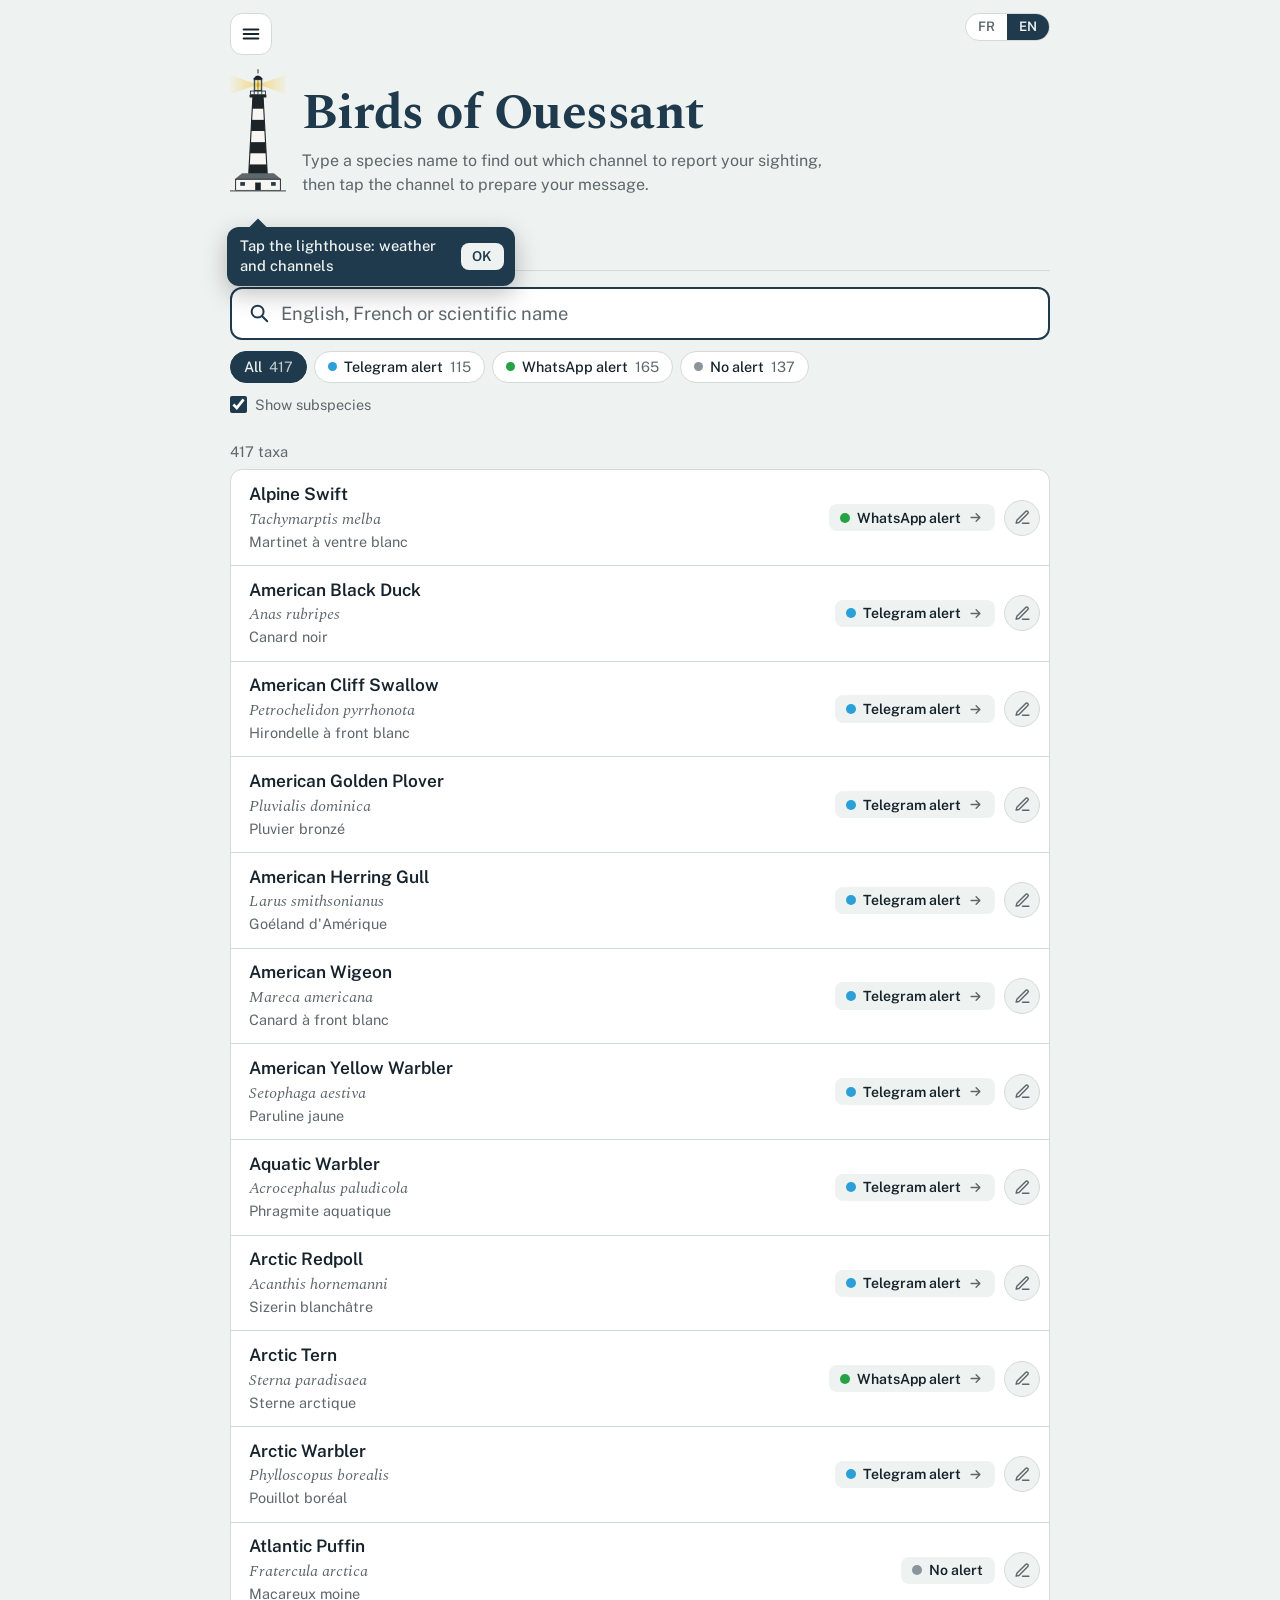
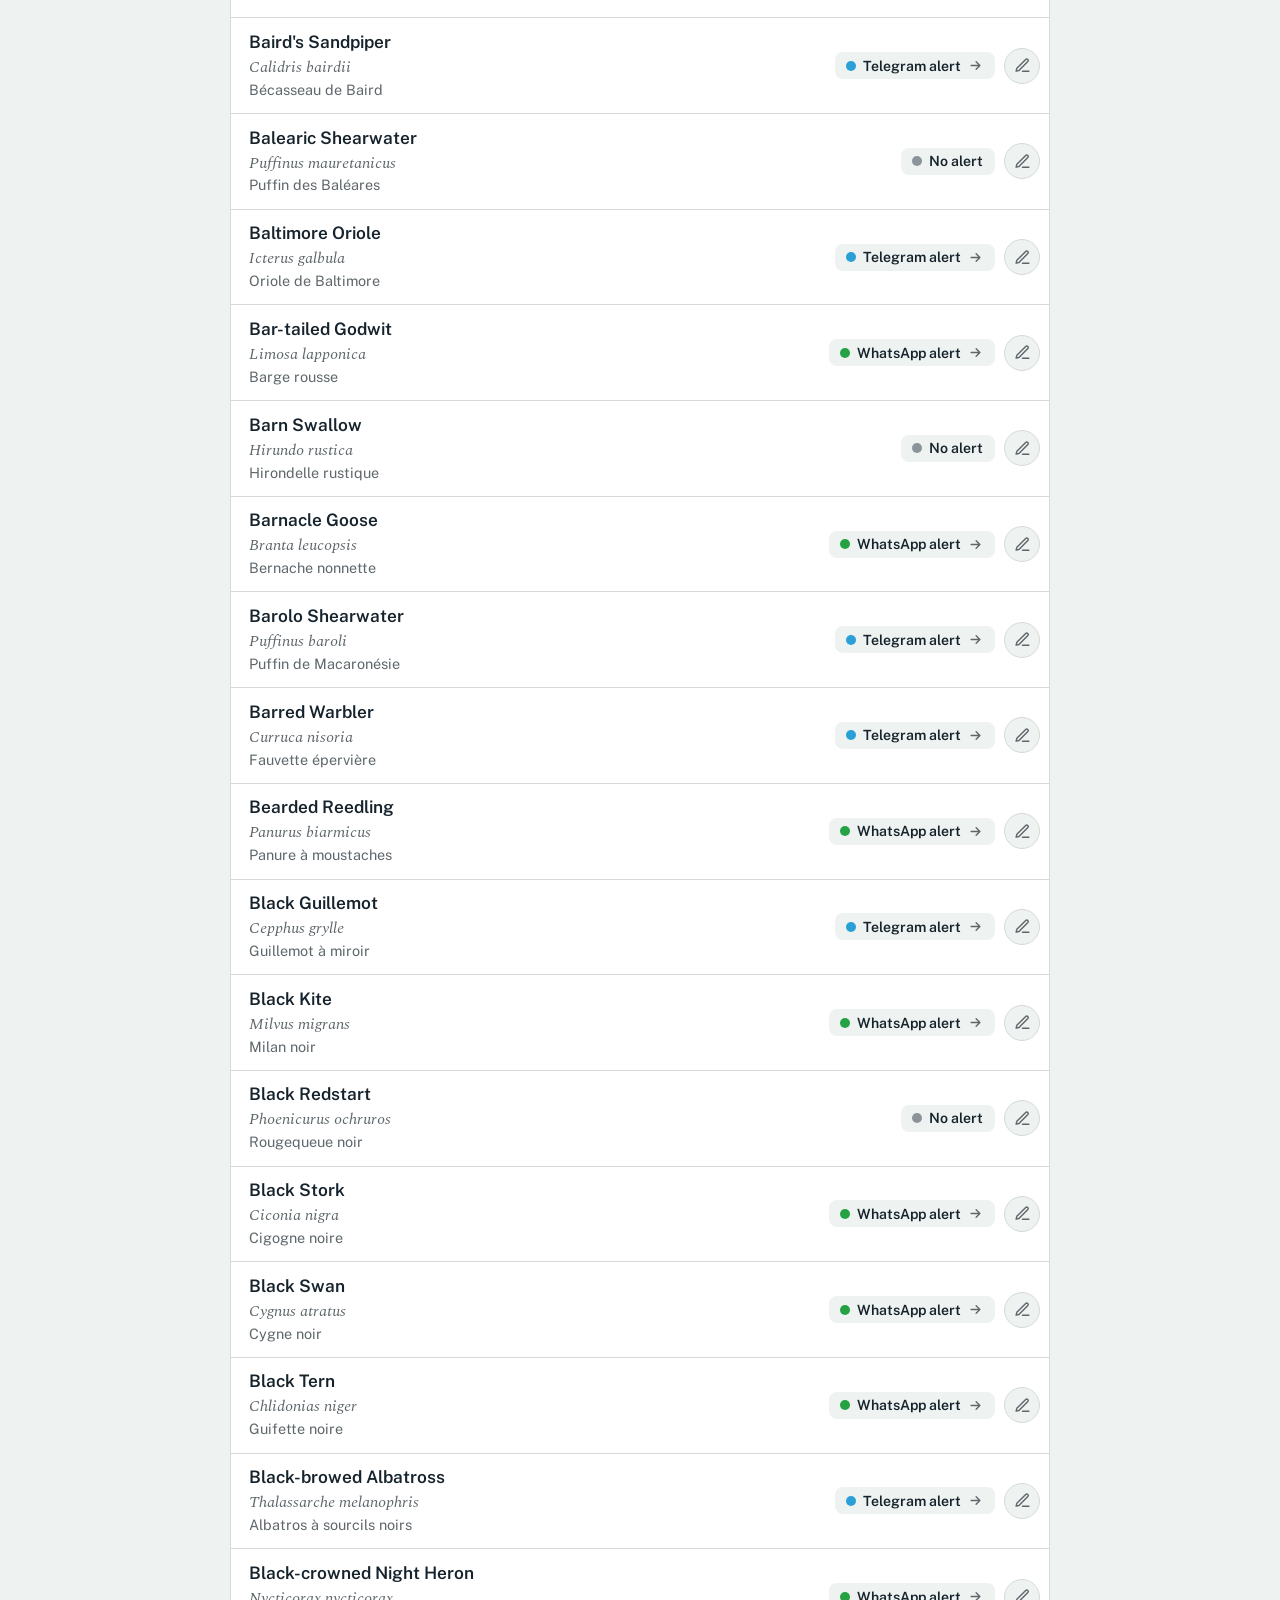
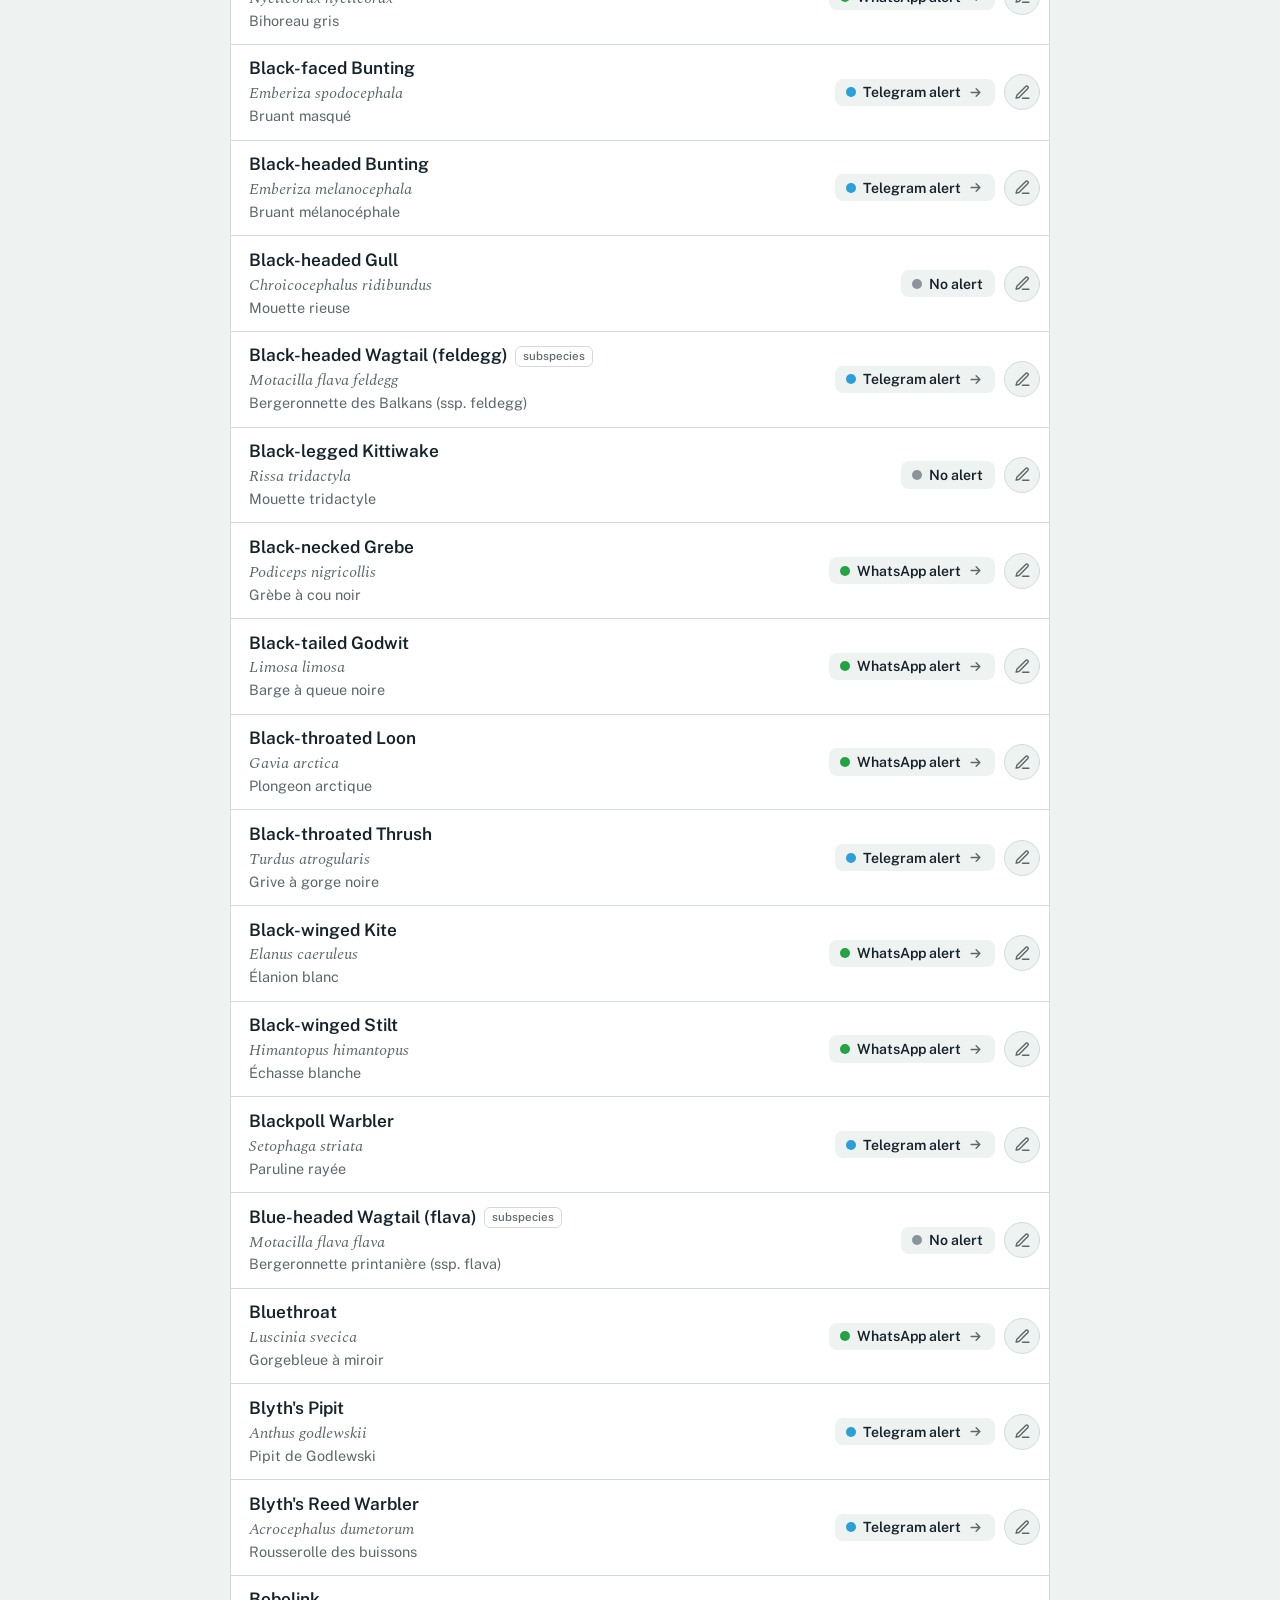
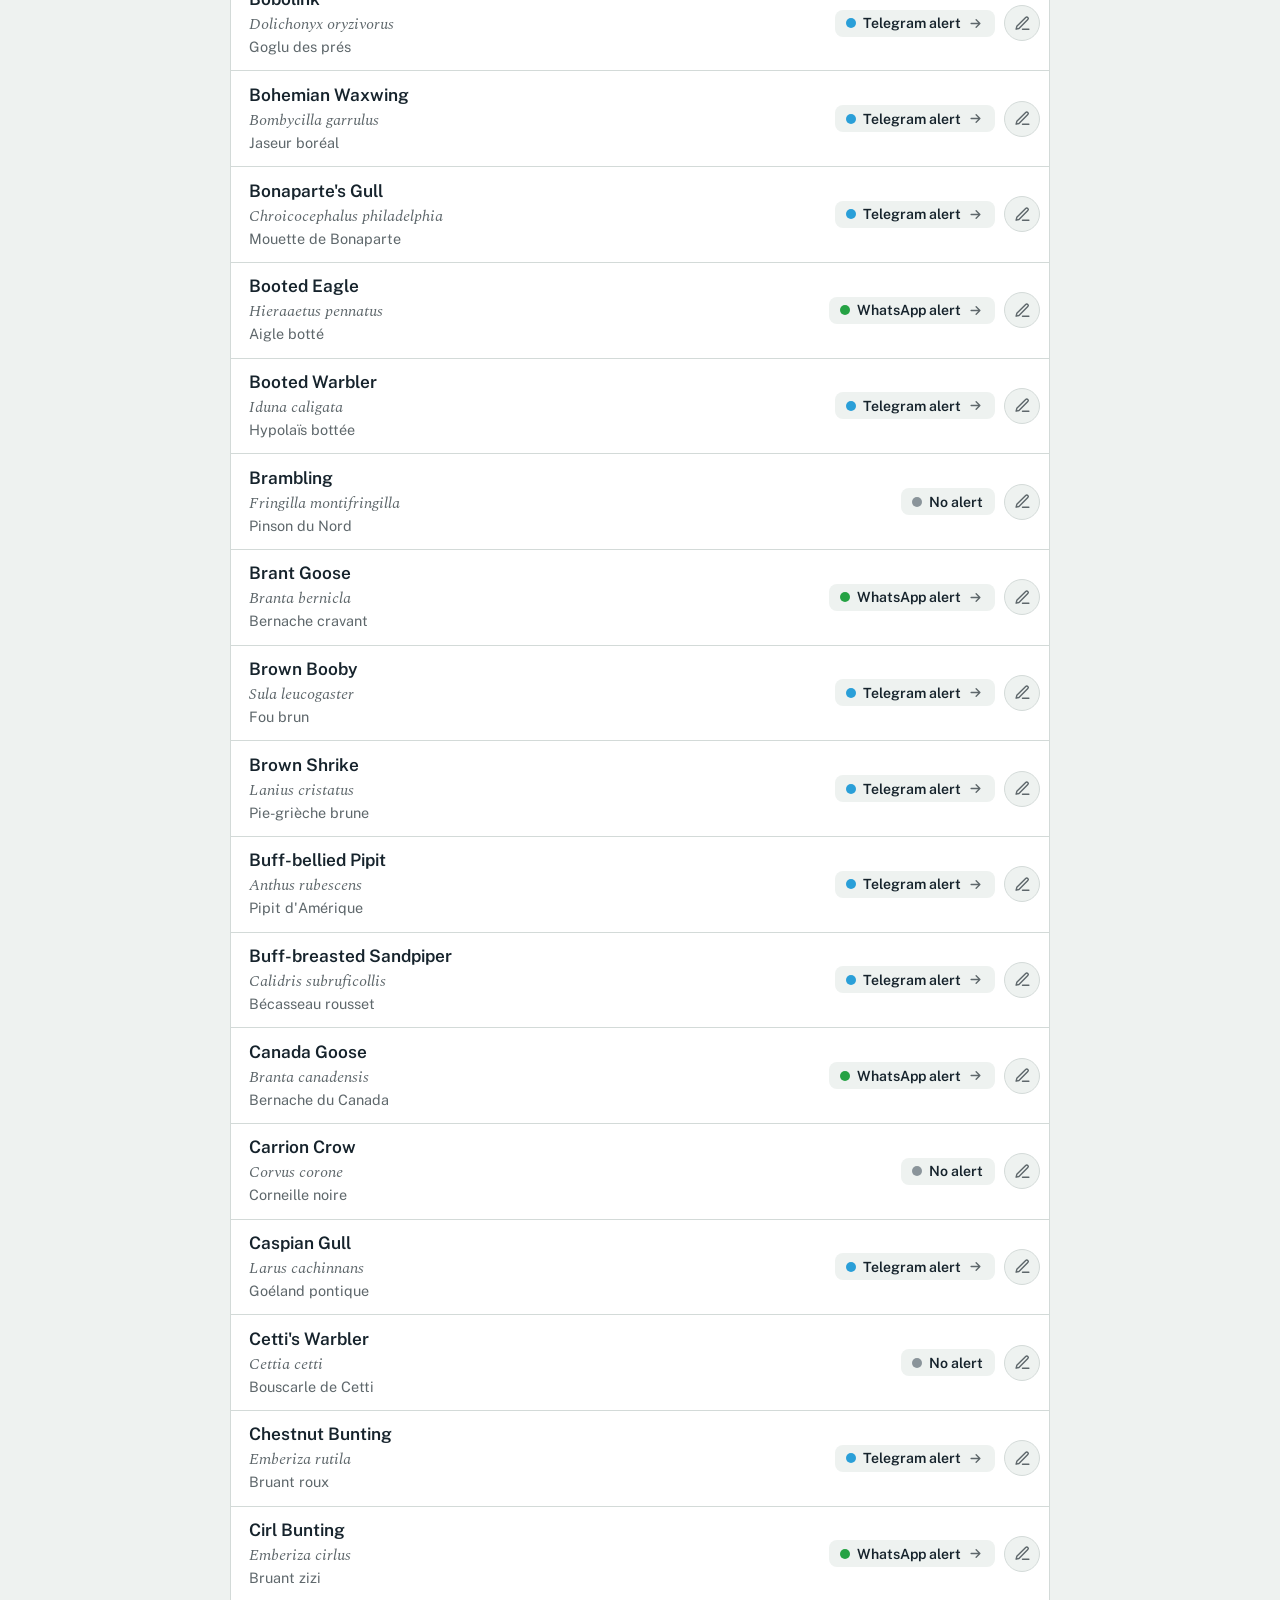
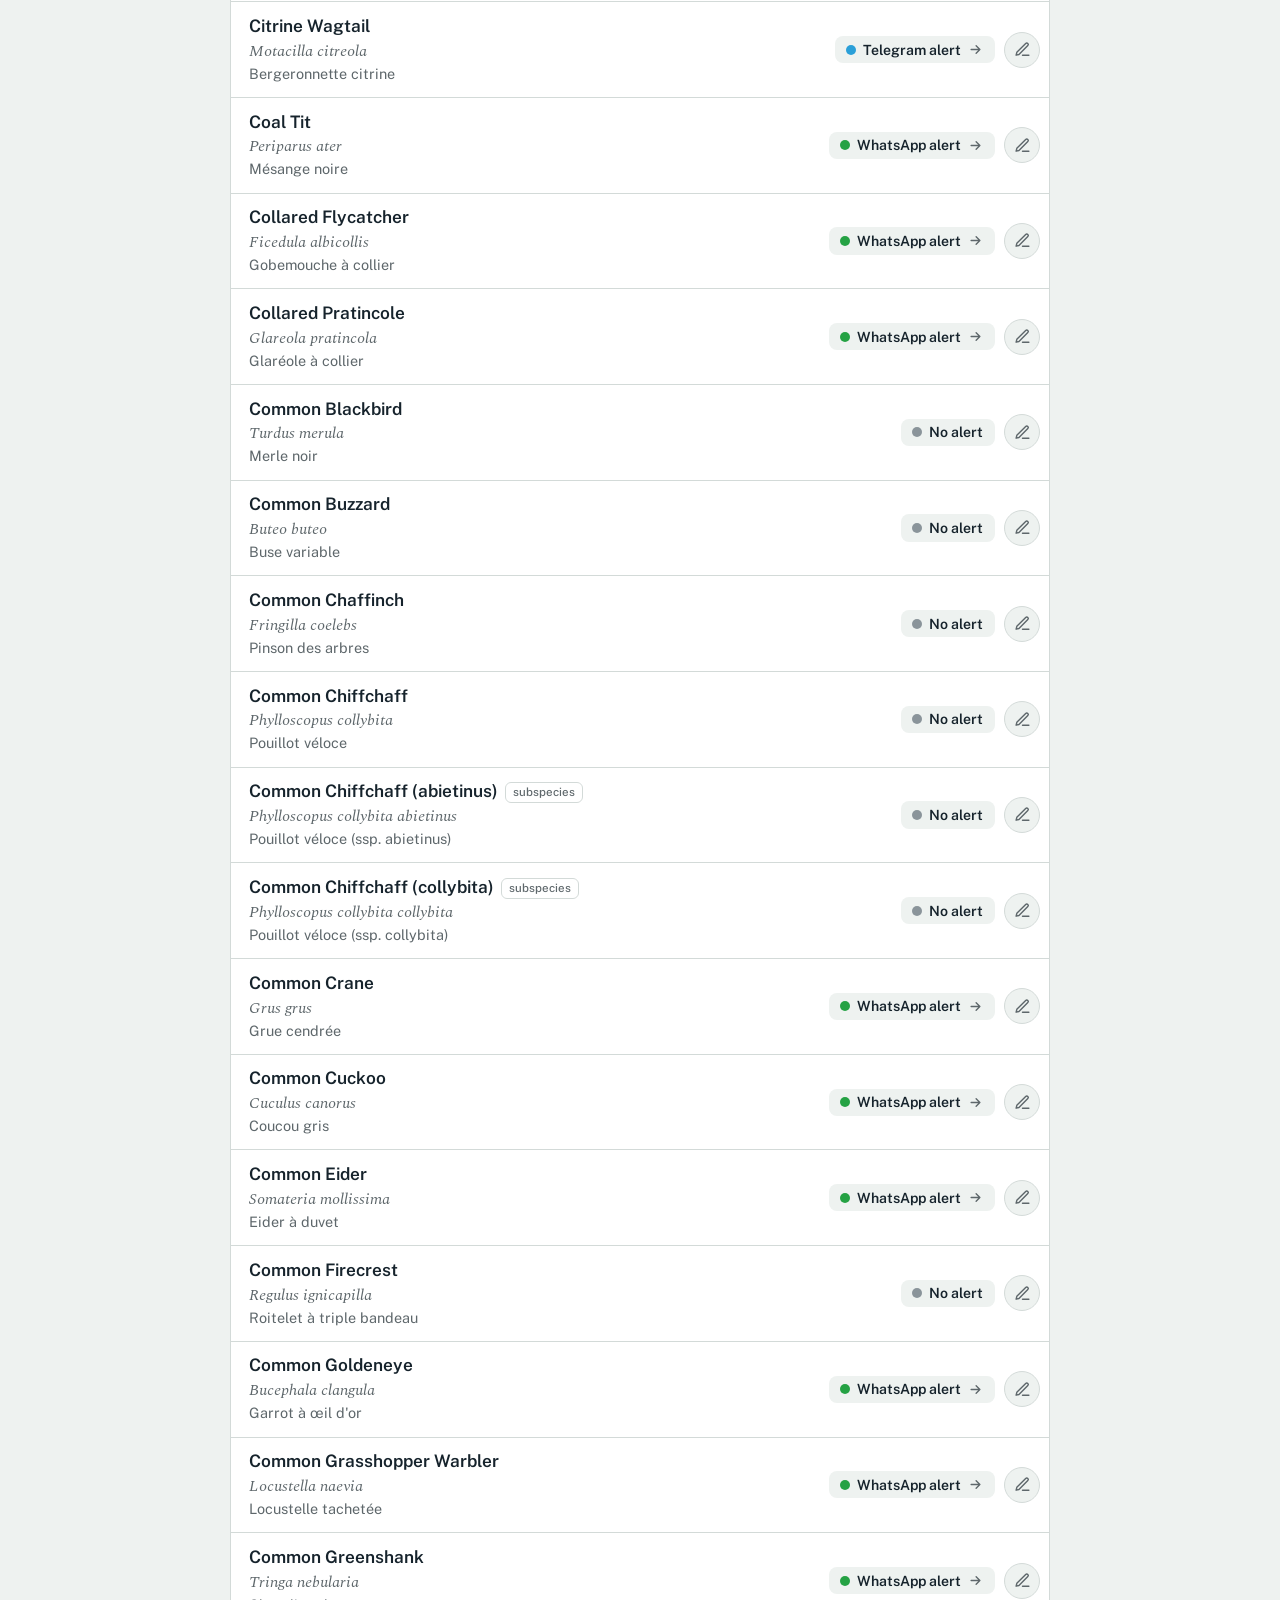
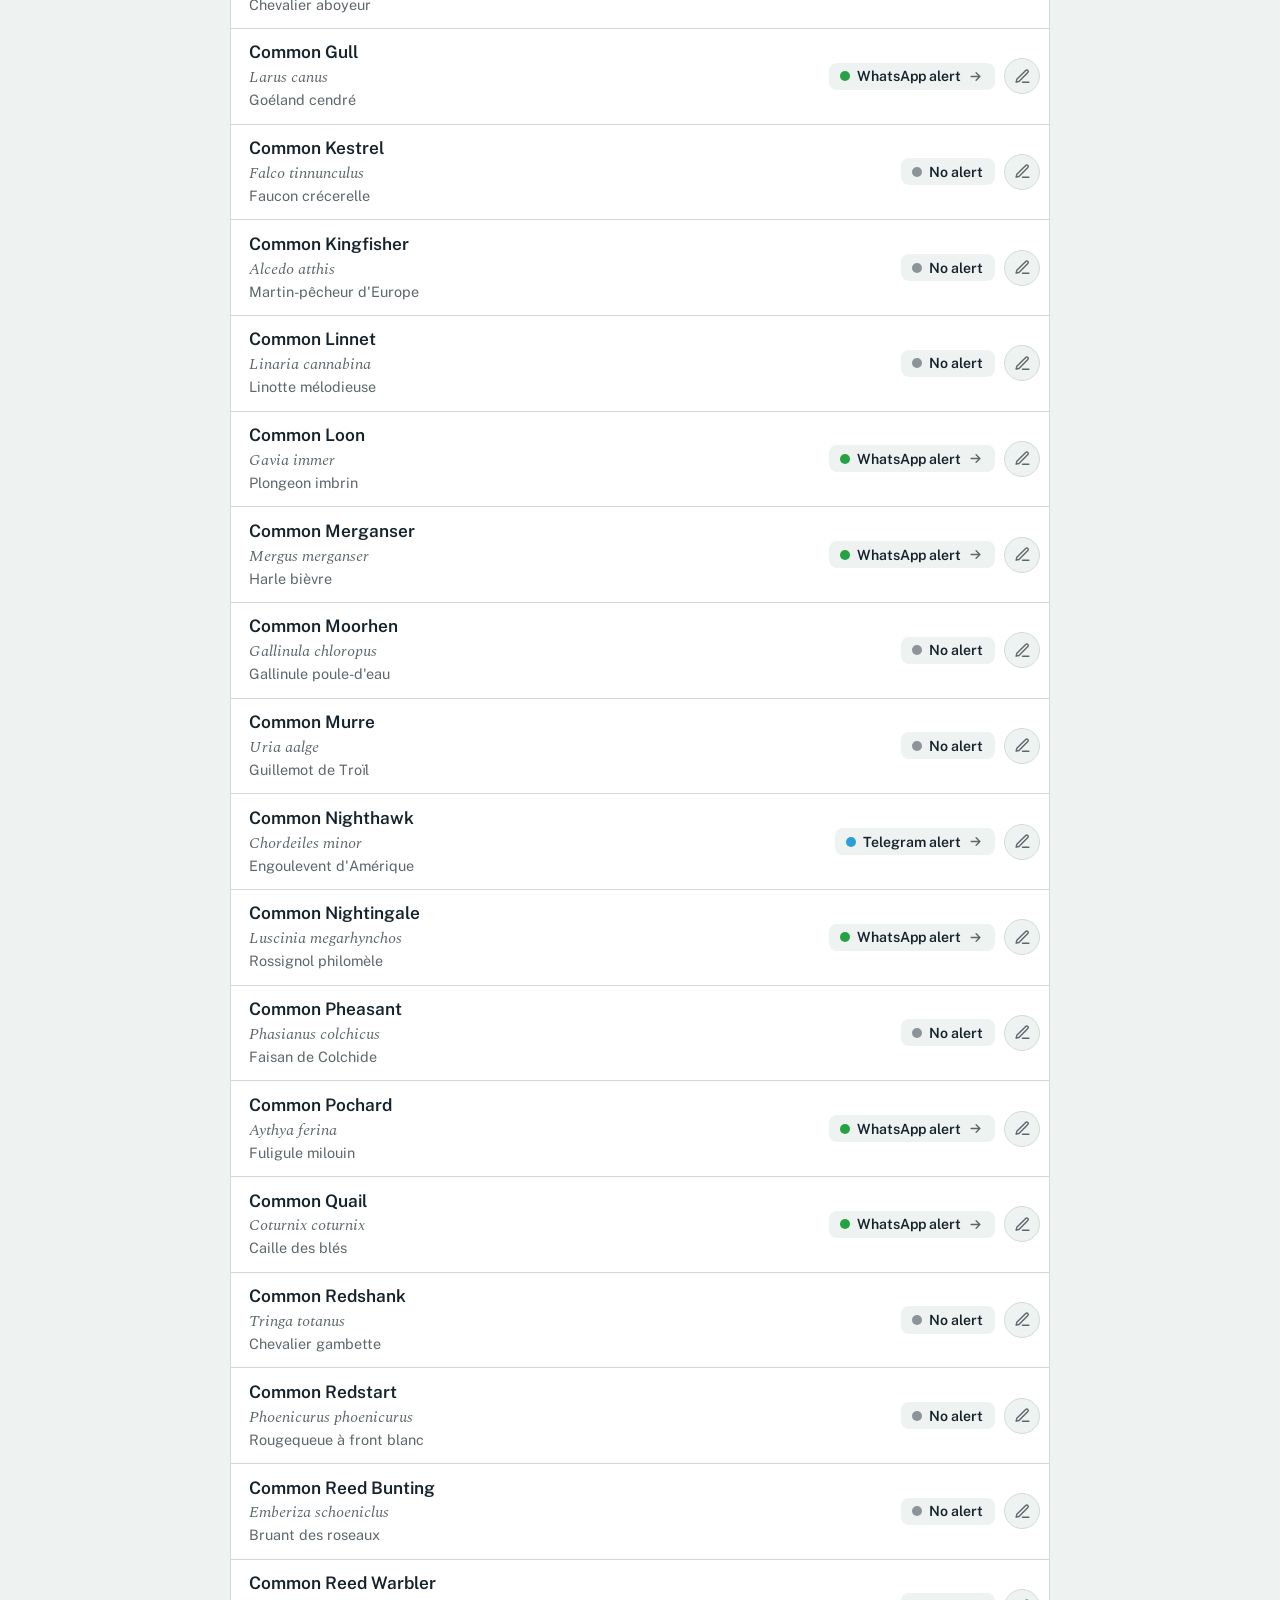
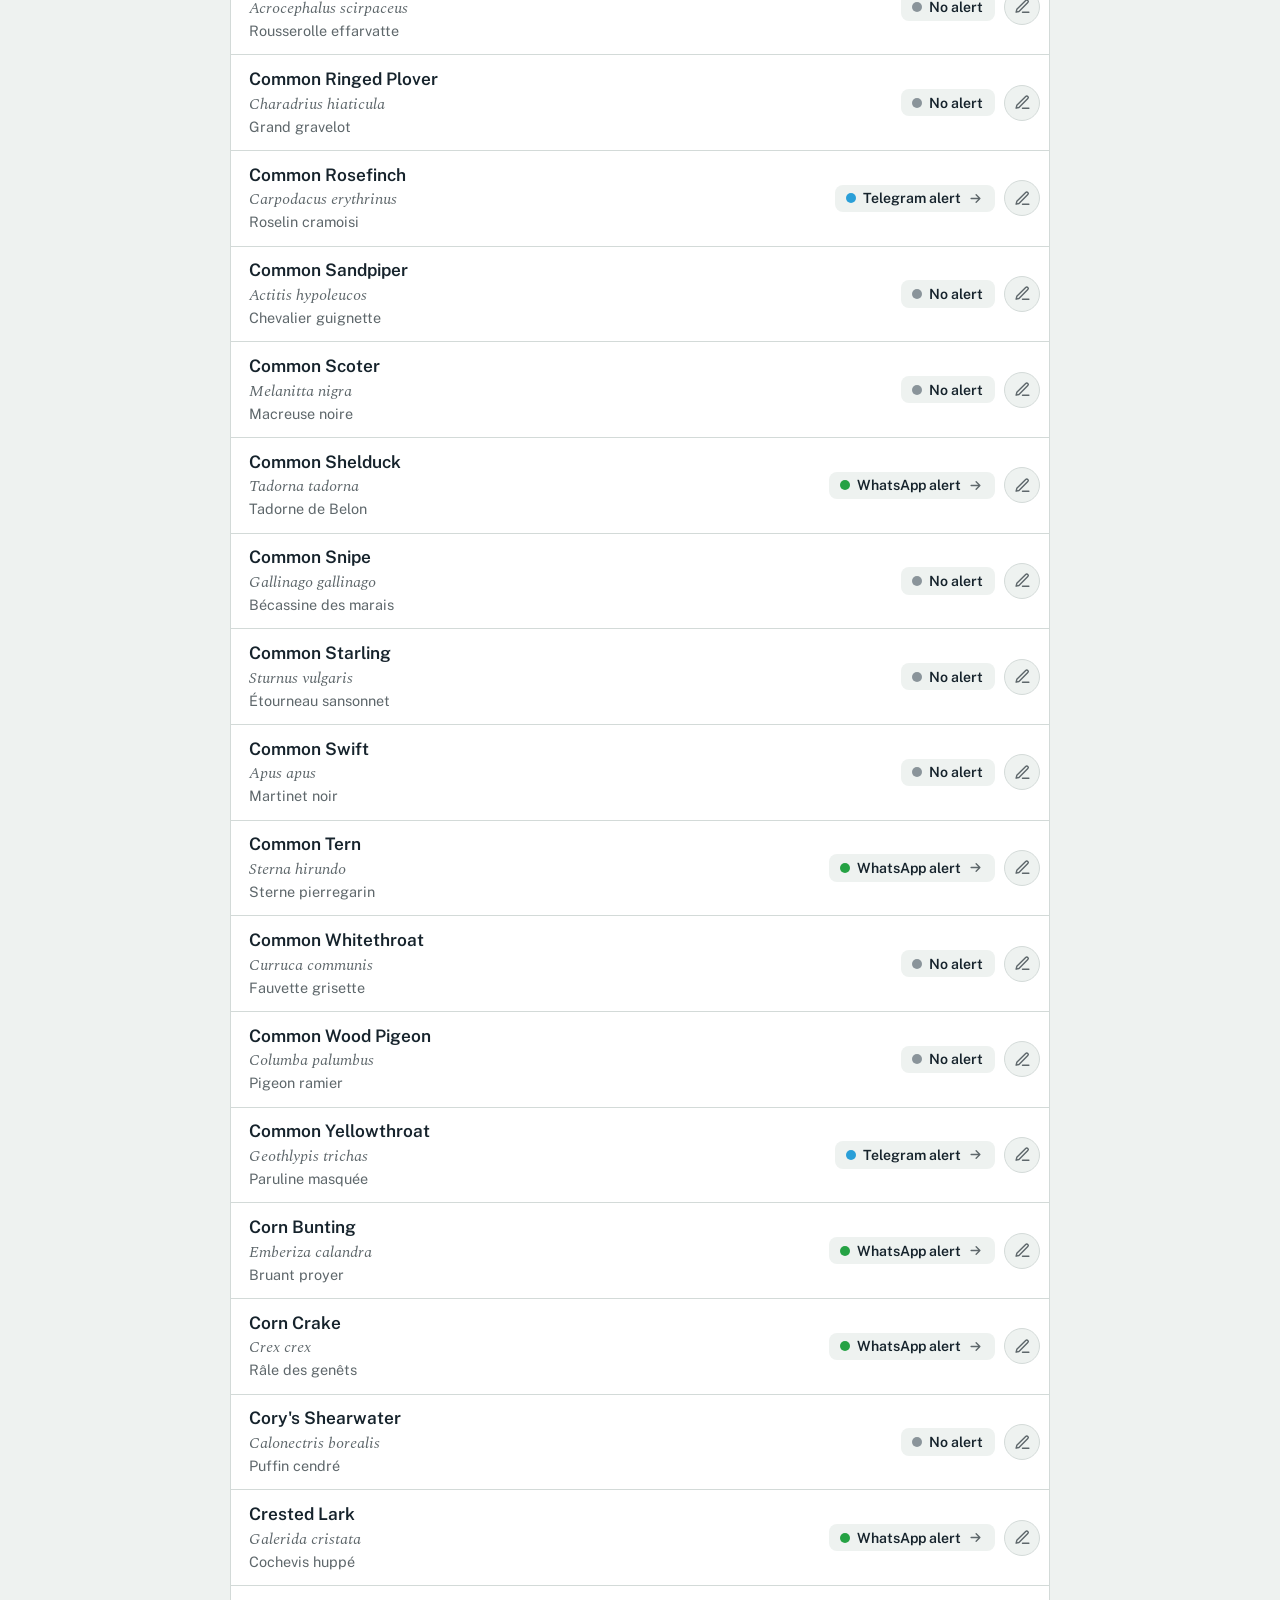
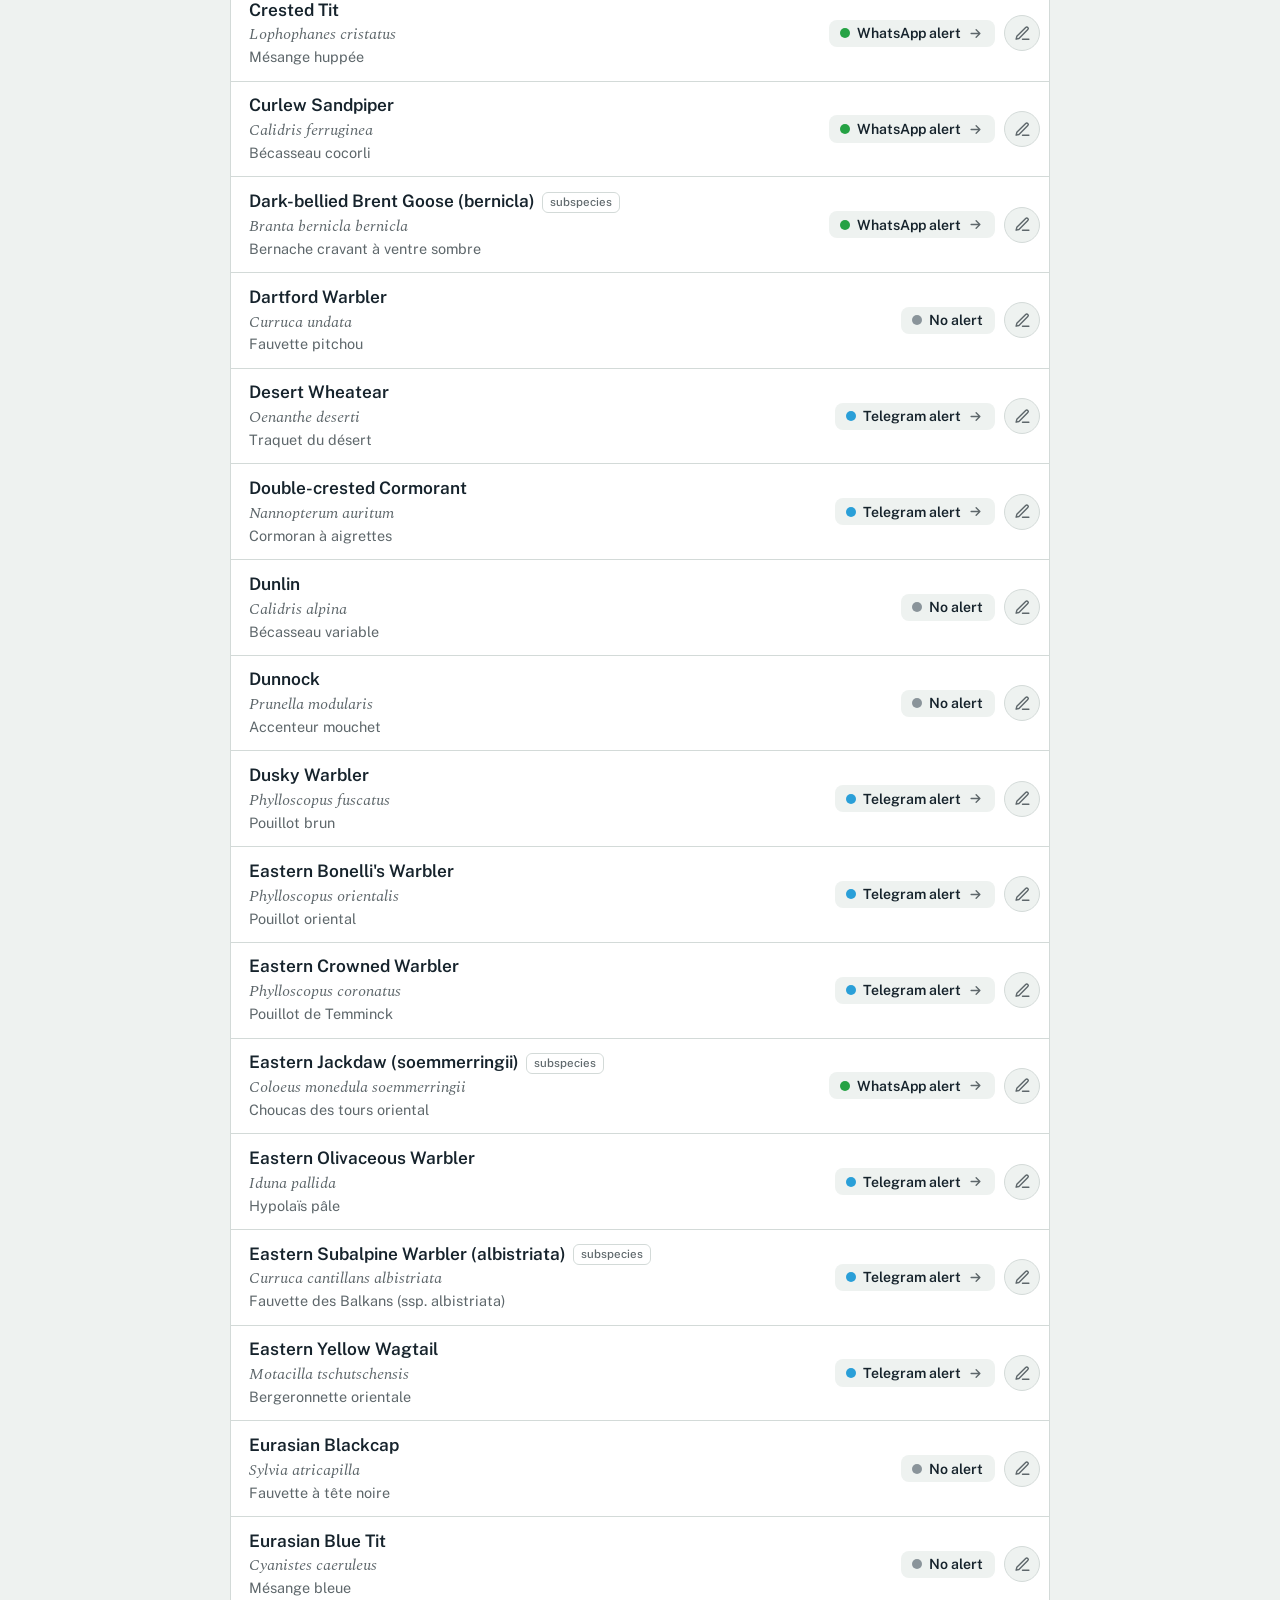
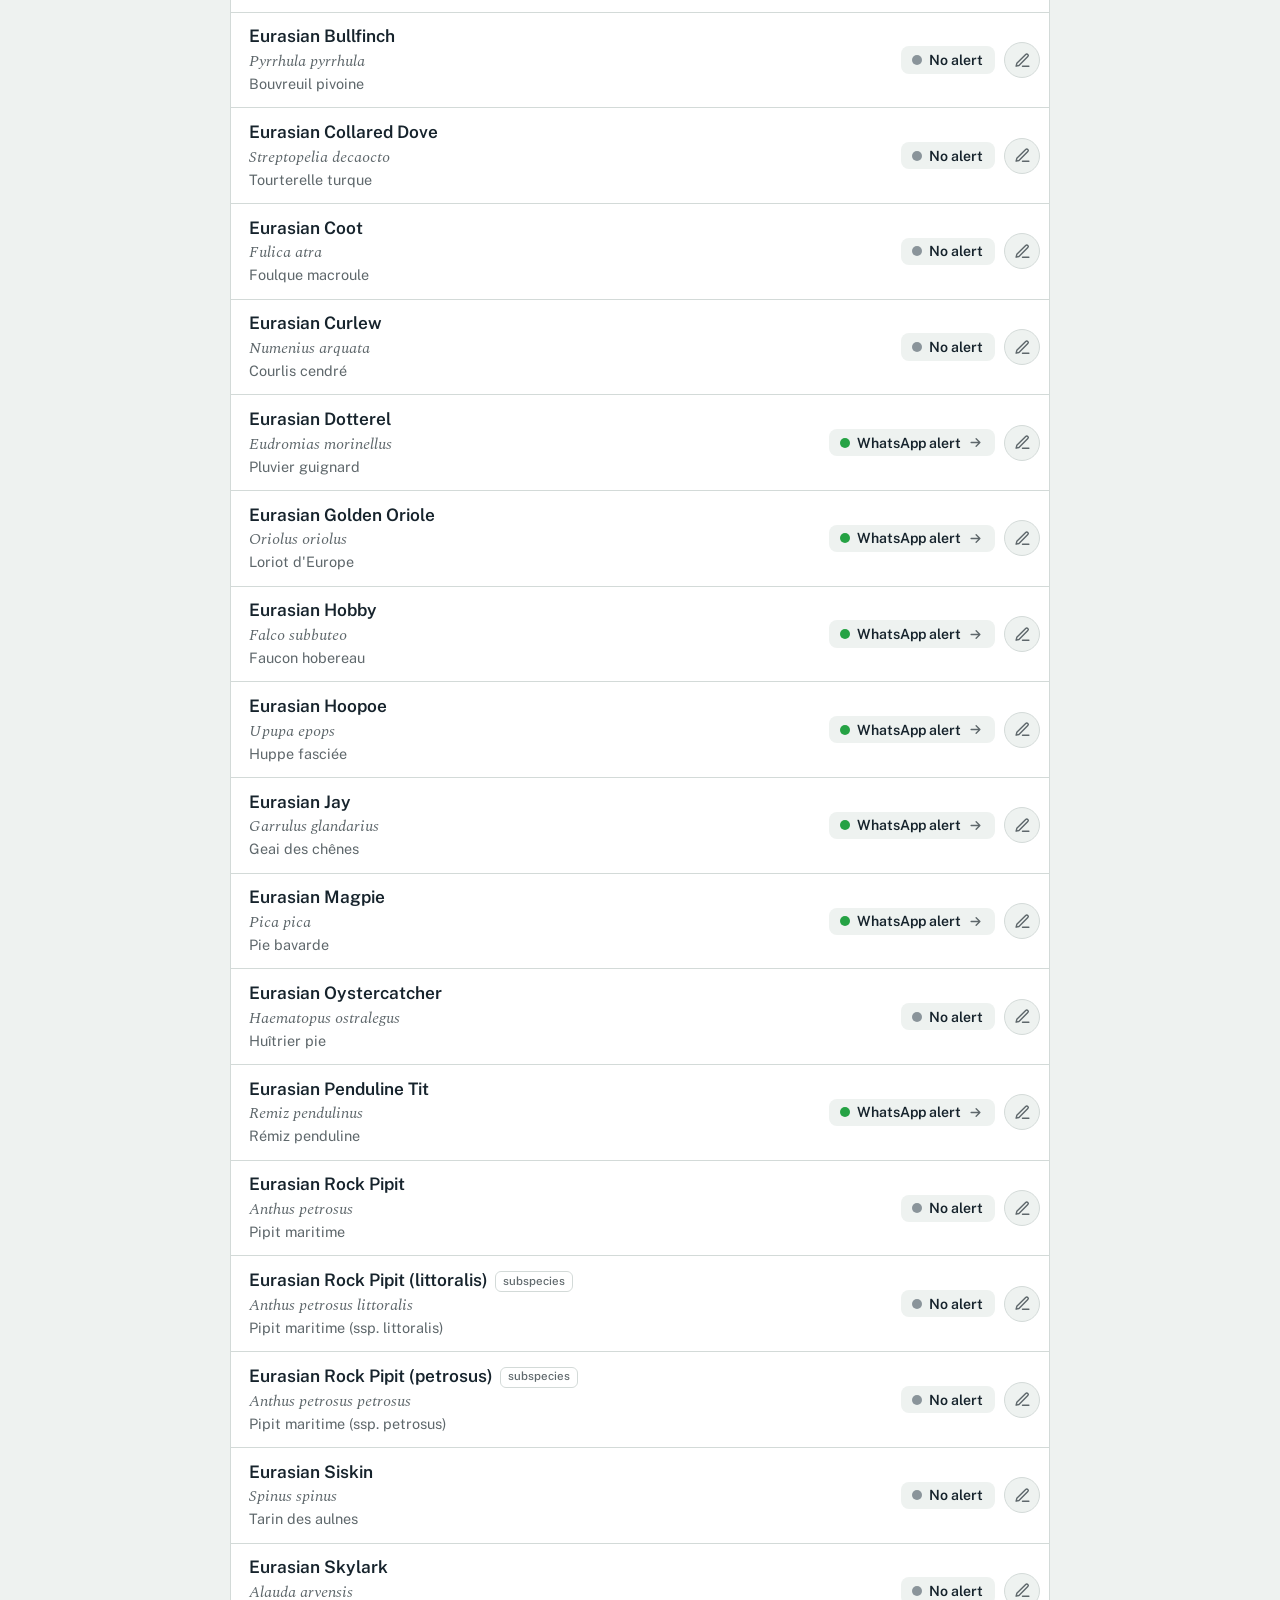
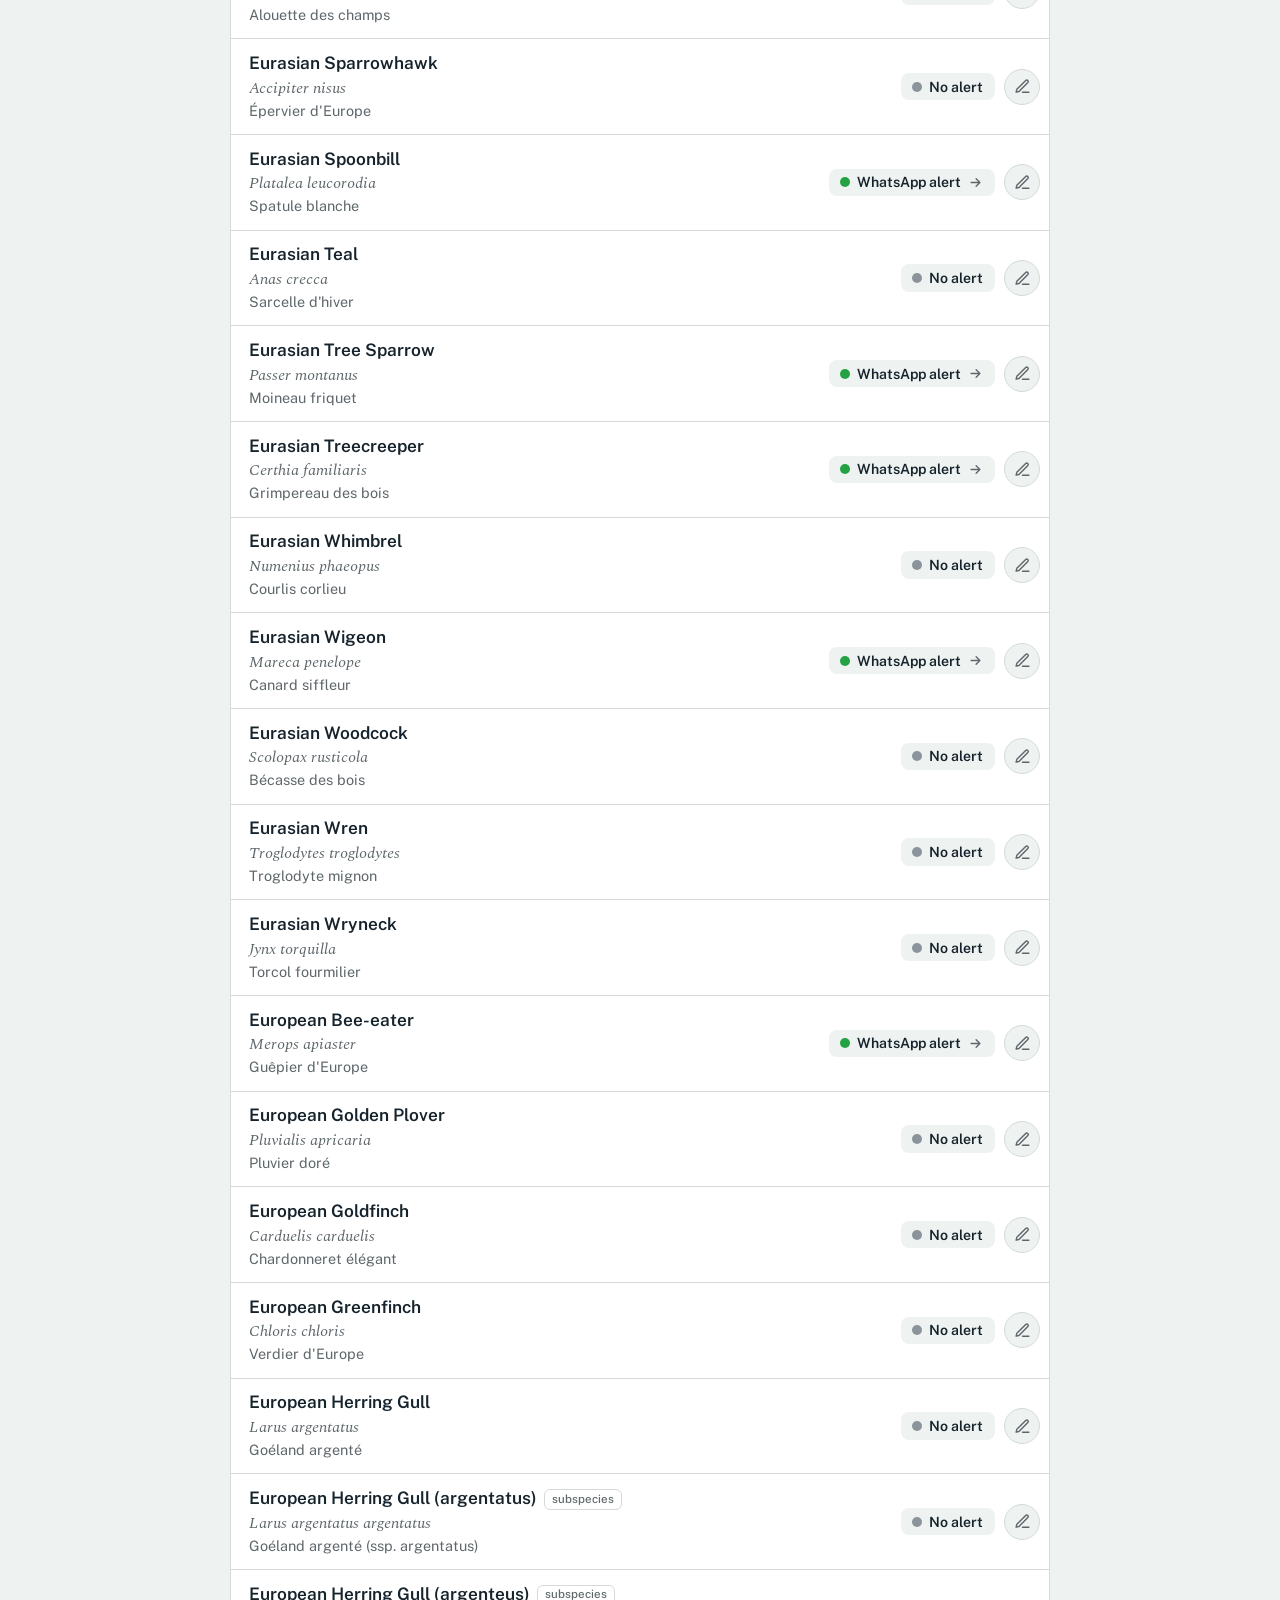
==== index.html @ 69fe65bb "Un seul menu ☰ pour toutes les pages (appli, éditeur, historique) — v6.7 - js/menu.js (remplace js/m" ====
<!DOCTYPE html>
<html lang="fr">
<head>
<meta charset="utf-8">
<!-- Sécurité : seules les ressources de l'appli (et la météo Open-Meteo) sont autorisées -->
<meta http-equiv="Content-Security-Policy" content="default-src 'self'; script-src 'self'; style-src 'self' 'unsafe-inline'; img-src 'self' data: blob:; font-src 'self'; connect-src 'self' https://api.open-meteo.com; manifest-src 'self'; worker-src 'self'; object-src 'none'; base-uri 'none'; form-action 'none'">
<meta name="viewport" content="width=device-width, initial-scale=1, viewport-fit=cover, interactive-widget=resizes-content">
<title>Oiseaux d'Ouessant · canal de diffusion</title>
<meta name="description" content="Sur quel canal annoncer ton observation (Telegram, WhatsApp ou pas d'annonce), et où se trouve chaque lieu-dit de l'île.">
<!-- Aperçu de lien (WhatsApp, Telegram, Messenger, réseaux sociaux…) -->
<meta property="og:type" content="website">
<meta property="og:site_name" content="Oiseaux d'Ouessant">
<meta property="og:title" content="Oiseaux d'Ouessant">
<meta property="og:description" content="Sur quel canal annoncer ton observation (Telegram, WhatsApp ou pas d'annonce), et où se trouve chaque lieu-dit de l'île.">
<meta property="og:url" content="https://aurelphotog.github.io/ouessant-birds/">
<meta property="og:image" content="https://aurelphotog.github.io/ouessant-birds/apercu.png">
<meta property="og:image:type" content="image/png">
<meta property="og:image:width" content="1200">
<meta property="og:image:height" content="630">
<meta property="og:image:alt" content="Illustration du phare du Créac'h et titre Oiseaux d'Ouessant">
<meta property="og:locale" content="fr_FR">
<meta property="og:locale:alternate" content="en_GB">
<meta name="twitter:card" content="summary_large_image">
<!-- Icônes et raccourci sur l'écran d'accueil -->
<link rel="icon" href="favicon.svg" type="image/svg+xml">
<link rel="icon" href="favicon-32.png" sizes="32x32" type="image/png">
<link rel="apple-touch-icon" href="apple-touch-icon.png">
<link rel="manifest" href="manifest.webmanifest">
<meta name="theme-color" content="#1F3A4D">
<meta name="apple-mobile-web-app-title" content="Ouessant">
<link rel="stylesheet" href="css/polices.css">
<link rel="stylesheet" href="css/commun.css">
<link rel="stylesheet" href="css/menu.css">
<link rel="stylesheet" href="css/appli.css">

</head>
<body>
<div class="wrap">
  <header>
    <div class="phare-wrap">
      <button type="button" class="phare-btn" id="phareBtn" aria-expanded="false" aria-controls="pharePanel" aria-label="Météo et canaux" title="Météo et canaux"><img class="phare" src="phare_creach.svg" alt="" width="56" height="131"><span class="wind-pill" id="windPill" hidden></span></button>
      <div class="phare-tip" id="phareTip" role="note" hidden><p data-t="tipPhare">Touche le phare : météo et canaux</p><button type="button" id="phareTipOk" data-t="tipOk">OK</button></div>
      <!-- panneau du phare : accroché sous le phare, avec une pointe qui part de la pastille de vent -->
      <div id="pharePanel" class="phare-panel" hidden></div>
    </div>
    <div class="intro">
      <h1 data-t="title">Oiseaux d'Ouessant</h1>
      <p class="lede">Tape le nom d'une espèce pour savoir sur quel canal annoncer ton observation.</p>
    </div>
    <div class="tools">
      <div class="lang" role="group" aria-label="Langue / Language">
        <button type="button" data-lang="fr" aria-pressed="true">FR</button>
        <button type="button" data-lang="en" aria-pressed="false">EN</button>
      </div>
    </div>
  </header>

  <nav class="tabs" role="tablist" aria-label="Menu">
    <button type="button" role="tab" id="tab-btn-birds" aria-controls="tab-birds" aria-selected="true" data-tab="birds" data-t="tabBirds">Oiseaux</button>
    <button type="button" role="tab" id="tab-btn-places" aria-controls="tab-places" aria-selected="false" data-tab="places" data-t="tabPlaces">Lieux</button>
    <button type="button" role="tab" id="tab-btn-where" aria-controls="tab-where" aria-selected="false" data-tab="where" data-t="tabWhere">Où suis-je ?</button>
  </nav>

  <section id="tab-birds" role="tabpanel" aria-labelledby="tab-btn-birds">
  <div class="search" role="search">
    <div class="field">
      <svg width="22" height="22" viewBox="0 0 24 24" fill="none" stroke="currentColor" stroke-width="2.2" stroke-linecap="round" aria-hidden="true"><circle cx="10.5" cy="10.5" r="6.5"/><path d="M15.5 15.5 21 21"/></svg>
      <input id="q" type="search" enterkeyhint="search" autocomplete="off" spellcheck="false" placeholder="" aria-label="" disabled>
      <button id="clear" type="button" hidden data-t="clear">Effacer</button>
    </div>
    <div class="chips" id="chips" role="group" aria-label="Filtrer par canal de diffusion"></div>
    <div class="opts"><label><input type="checkbox" id="ssp" checked> <span data-t="showSsp">Afficher les sous-espèces</span></label></div>
  </div>

  <p class="chip-rule" id="chipRule" hidden></p>
  <div id="notice" aria-live="polite"></div>
  <p class="status" id="status" aria-live="polite"></p>
  <div id="results"></div>

  <a id="newBirdBtn" class="sbtn" href="editeur.html?fichier=oiseaux&amp;nouveau=" data-t="newBird">Proposer un nouvel oiseau</a>

  <div class="foot">
    <span id="source"></span>
  </div>
  </section>

  <section id="tab-places" role="tabpanel" aria-labelledby="tab-btn-places" hidden>
    <div class="search" role="search">
      <div class="field">
        <svg width="22" height="22" viewBox="0 0 24 24" fill="none" stroke="currentColor" stroke-width="2.2" stroke-linecap="round" aria-hidden="true"><path d="M12 21s-6.5-6.2-6.5-11a6.5 6.5 0 0 1 13 0c0 4.8-6.5 11-6.5 11z"/><circle cx="12" cy="10" r="2.3"/></svg>
        <input id="pq" type="search" enterkeyhint="search" autocomplete="off" spellcheck="false" placeholder="" aria-label="">
        <button id="pclear" type="button" hidden data-t="clear">Effacer</button>
      </div>
    </div>
    <p class="ptip" data-t="locTip"></p>
    <p class="maplink"><a href="Map_Ouessant.pdf" target="_blank" rel="noopener"><svg width="18" height="18" viewBox="0 0 24 24" fill="none" stroke="currentColor" stroke-width="2" stroke-linejoin="round" aria-hidden="true"><path d="M3 6l6-2 6 2 6-2v14l-6 2-6-2-6 2z"/><path d="M9 4v14M15 6v14"/></svg><span data-t="openIslandMap">Ouvrir la carte de l'île (PDF)</span></a></p>
    <a id="newBtn" class="sbtn" href="editeur.html?fichier=lieux&amp;nouveau=" data-t="newPlace">Proposer un nouveau lieu-dit</a>
    <p class="status" id="pstatus" aria-live="polite"></p>
    <div id="presults"></div>
    <p class="pnote" data-t="placesNote"></p>
  </section>

  <section id="tab-where" role="tabpanel" aria-labelledby="tab-btn-where" hidden>
    <button type="button" id="locate" class="locate"><svg width="20" height="20" viewBox="0 0 24 24" fill="none" stroke="currentColor" stroke-width="2.2" stroke-linecap="round" aria-hidden="true"><circle cx="12" cy="12" r="3.5"/><path d="M12 2v3M12 19v3M2 12h3M19 12h3"/><circle cx="12" cy="12" r="7.5"/></svg><span data-t="locateBtn">Me localiser</span></button>
    <div class="nsel"><label for="nearN"><span data-t="nearLabel">Lieux-dits affichés</span> : <output id="nearOut" for="nearN">5</output></label><input type="range" id="nearN" min="3" max="10" step="1" value="5"></div>
    <p class="status" id="wstatus" aria-live="polite"></p>
    <div id="wresults"></div>
    <button type="button" id="shareLoc" class="locate alt" hidden><svg width="20" height="20" viewBox="0 0 24 24" fill="none" stroke="currentColor" stroke-width="2.2" stroke-linecap="round" stroke-linejoin="round" aria-hidden="true"><circle cx="18" cy="5" r="2.6"/><circle cx="6" cy="12" r="2.6"/><circle cx="18" cy="19" r="2.6"/><path d="M8.3 10.8l7.4-4.4M8.3 13.2l7.4 4.4"/></svg><span data-t="shareLocBtn">Partager ma position</span></button>
    <div id="wmap" class="pmap" hidden></div>
    <p class="ptip" data-t="locTip"></p>
    <p class="pnote" data-t="whereNote"></p>
  </section>

</div>


<script src="js/textes.js"></script>
<script src="js/carte.js"></script>
<script src="js/recherche.js"></script>
<script src="js/version.js"></script>
<script src="js/menu.js"></script>
<script src="js/appli.js"></script>
</body>
</html>
---- css/polices.css ----
/* Polices hébergées avec l'appli (plus de requête vers Google Fonts : vie privée, hors ligne, sécurité).
   Spectral et Public Sans, licence SIL Open Font License 1.1 (voir polices/LICENCES.txt). */
@font-face {
  font-family: 'Spectral';
  font-style: normal;
  font-display: swap;
  font-weight: 500;
  src: url(../polices/spectral-latin-ext-500-normal.woff2) format("woff2");
  unicode-range: U+0100-02BA,U+02BD-02C5,U+02C7-02CC,U+02CE-02D7,U+02DD-02FF,U+0304,U+0308,U+0329,U+1D00-1DBF,U+1E00-1E9F,U+1EF2-1EFF,U+2020,U+20A0-20AB,U+20AD-20C0,U+2113,U+2C60-2C7F,U+A720-A7FF;
}
@font-face {
  font-family: 'Spectral';
  font-style: normal;
  font-display: swap;
  font-weight: 500;
  src: url(../polices/spectral-latin-500-normal.woff2) format("woff2");
  unicode-range: U+0000-00FF,U+0131,U+0152-0153,U+02BB-02BC,U+02C6,U+02DA,U+02DC,U+0304,U+0308,U+0329,U+2000-206F,U+20AC,U+2122,U+2191,U+2193,U+2212,U+2215,U+FEFF,U+FFFD;
}
@font-face {
  font-family: 'Spectral';
  font-style: normal;
  font-display: swap;
  font-weight: 700;
  src: url(../polices/spectral-latin-ext-700-normal.woff2) format("woff2");
  unicode-range: U+0100-02BA,U+02BD-02C5,U+02C7-02CC,U+02CE-02D7,U+02DD-02FF,U+0304,U+0308,U+0329,U+1D00-1DBF,U+1E00-1E9F,U+1EF2-1EFF,U+2020,U+20A0-20AB,U+20AD-20C0,U+2113,U+2C60-2C7F,U+A720-A7FF;
}
@font-face {
  font-family: 'Spectral';
  font-style: normal;
  font-display: swap;
  font-weight: 700;
  src: url(../polices/spectral-latin-700-normal.woff2) format("woff2");
  unicode-range: U+0000-00FF,U+0131,U+0152-0153,U+02BB-02BC,U+02C6,U+02DA,U+02DC,U+0304,U+0308,U+0329,U+2000-206F,U+20AC,U+2122,U+2191,U+2193,U+2212,U+2215,U+FEFF,U+FFFD;
}
@font-face {
  font-family: 'Spectral';
  font-style: italic;
  font-display: swap;
  font-weight: 400;
  src: url(../polices/spectral-latin-ext-400-italic.woff2) format("woff2");
  unicode-range: U+0100-02BA,U+02BD-02C5,U+02C7-02CC,U+02CE-02D7,U+02DD-02FF,U+0304,U+0308,U+0329,U+1D00-1DBF,U+1E00-1E9F,U+1EF2-1EFF,U+2020,U+20A0-20AB,U+20AD-20C0,U+2113,U+2C60-2C7F,U+A720-A7FF;
}
@font-face {
  font-family: 'Spectral';
  font-style: italic;
  font-display: swap;
  font-weight: 400;
  src: url(../polices/spectral-latin-400-italic.woff2) format("woff2");
  unicode-range: U+0000-00FF,U+0131,U+0152-0153,U+02BB-02BC,U+02C6,U+02DA,U+02DC,U+0304,U+0308,U+0329,U+2000-206F,U+20AC,U+2122,U+2191,U+2193,U+2212,U+2215,U+FEFF,U+FFFD;
}
@font-face {
  font-family: 'Spectral';
  font-style: italic;
  font-display: swap;
  font-weight: 500;
  src: url(../polices/spectral-latin-ext-500-italic.woff2) format("woff2");
  unicode-range: U+0100-02BA,U+02BD-02C5,U+02C7-02CC,U+02CE-02D7,U+02DD-02FF,U+0304,U+0308,U+0329,U+1D00-1DBF,U+1E00-1E9F,U+1EF2-1EFF,U+2020,U+20A0-20AB,U+20AD-20C0,U+2113,U+2C60-2C7F,U+A720-A7FF;
}
@font-face {
  font-family: 'Spectral';
  font-style: italic;
  font-display: swap;
  font-weight: 500;
  src: url(../polices/spectral-latin-500-italic.woff2) format("woff2");
  unicode-range: U+0000-00FF,U+0131,U+0152-0153,U+02BB-02BC,U+02C6,U+02DA,U+02DC,U+0304,U+0308,U+0329,U+2000-206F,U+20AC,U+2122,U+2191,U+2193,U+2212,U+2215,U+FEFF,U+FFFD;
}
@font-face {
  font-family: 'Public Sans';
  font-style: normal;
  font-display: swap;
  font-weight: 400;
  src: url(../polices/public-sans-latin-ext-400-normal.woff2) format("woff2");
  unicode-range: U+0100-02BA,U+02BD-02C5,U+02C7-02CC,U+02CE-02D7,U+02DD-02FF,U+0304,U+0308,U+0329,U+1D00-1DBF,U+1E00-1E9F,U+1EF2-1EFF,U+2020,U+20A0-20AB,U+20AD-20C0,U+2113,U+2C60-2C7F,U+A720-A7FF;
}
@font-face {
  font-family: 'Public Sans';
  font-style: normal;
  font-display: swap;
  font-weight: 400;
  src: url(../polices/public-sans-latin-400-normal.woff2) format("woff2");
  unicode-range: U+0000-00FF,U+0131,U+0152-0153,U+02BB-02BC,U+02C6,U+02DA,U+02DC,U+0304,U+0308,U+0329,U+2000-206F,U+20AC,U+2122,U+2191,U+2193,U+2212,U+2215,U+FEFF,U+FFFD;
}
@font-face {
  font-family: 'Public Sans';
  font-style: normal;
  font-display: swap;
  font-weight: 500;
  src: url(../polices/public-sans-latin-ext-500-normal.woff2) format("woff2");
  unicode-range: U+0100-02BA,U+02BD-02C5,U+02C7-02CC,U+02CE-02D7,U+02DD-02FF,U+0304,U+0308,U+0329,U+1D00-1DBF,U+1E00-1E9F,U+1EF2-1EFF,U+2020,U+20A0-20AB,U+20AD-20C0,U+2113,U+2C60-2C7F,U+A720-A7FF;
}
@font-face {
  font-family: 'Public Sans';
  font-style: normal;
  font-display: swap;
  font-weight: 500;
  src: url(../polices/public-sans-latin-500-normal.woff2) format("woff2");
  unicode-range: U+0000-00FF,U+0131,U+0152-0153,U+02BB-02BC,U+02C6,U+02DA,U+02DC,U+0304,U+0308,U+0329,U+2000-206F,U+20AC,U+2122,U+2191,U+2193,U+2212,U+2215,U+FEFF,U+FFFD;
}
@font-face {
  font-family: 'Public Sans';
  font-style: normal;
  font-display: swap;
  font-weight: 600;
  src: url(../polices/public-sans-latin-ext-600-normal.woff2) format("woff2");
  unicode-range: U+0100-02BA,U+02BD-02C5,U+02C7-02CC,U+02CE-02D7,U+02DD-02FF,U+0304,U+0308,U+0329,U+1D00-1DBF,U+1E00-1E9F,U+1EF2-1EFF,U+2020,U+20A0-20AB,U+20AD-20C0,U+2113,U+2C60-2C7F,U+A720-A7FF;
}
@font-face {
  font-family: 'Public Sans';
  font-style: normal;
  font-display: swap;
  font-weight: 600;
  src: url(../polices/public-sans-latin-600-normal.woff2) format("woff2");
  unicode-range: U+0000-00FF,U+0131,U+0152-0153,U+02BB-02BC,U+02C6,U+02DA,U+02DC,U+0304,U+0308,U+0329,U+2000-206F,U+20AC,U+2122,U+2191,U+2193,U+2212,U+2215,U+FEFF,U+FFFD;
}
---- css/commun.css ----
/* Oiseaux d'Ouessant — styles communs à l'appli et à l'éditeur : couleurs (clair, sombre, daltonisme) et bases */
:root{
  --ocean:#1F3A4D; --ocean-2:#2C5168; --foam:#EEF2F0; --paper:#FFFFFF;
  --granite:#5E676B; --line:#D3DAD8; --heather:#8C5E83; --warn:#B4532A; --warn-bg:#FBEFE8;
  --ink:#16232C; --ok:#1F7A5A;
  --ok-bg:#E5F3EC; --new:#0072B2; --new-bg:#E3F0F8; --mark:#F6E7A8;
  --mono:ui-monospace, SFMono-Regular, Menlo, Consolas, monospace;
  --serif:"Spectral", Georgia, "Times New Roman", serif;
  --sans:"Public Sans", system-ui, -apple-system, "Segoe UI", Roboto, sans-serif;
  box-sizing:border-box;
  padding-top:env(safe-area-inset-top,0px);
  padding-bottom:env(safe-area-inset-bottom,0px);
}
@media (prefers-color-scheme: dark){
  :root:not([data-theme="light"]){
    --ocean:#9FC3D9; --ocean-2:#7FAAC4; --foam:#0F1B23; --paper:#16252F;
    --granite:#9AA6AB; --line:#2A3B46; --heather:#C9A1C0; --warn:#F0A07A; --warn-bg:#3A2219; --ink:#E6EEF0; --ok:#5CC497; --ok-bg:#16342A; --new:#56B4E9; --new-bg:#15303F; --mark:#5A4E1C;
  }
}
:root[data-theme="dark"]{
  --ocean:#9FC3D9; --ocean-2:#7FAAC4; --foam:#0F1B23; --paper:#16252F;
  --granite:#9AA6AB; --line:#2A3B46; --heather:#C9A1C0; --warn:#F0A07A; --warn-bg:#3A2219; --ink:#E6EEF0; --ok:#5CC497; --ok-bg:#16342A; --new:#56B4E9; --new-bg:#15303F; --mark:#5A4E1C;
}
*,*::before,*::after{box-sizing:inherit}
:root[data-cvd="1"]{--ok:#0072B2}
:root[data-cvd="1"][data-theme="dark"]{--ok:#56B4E9}
@media (prefers-color-scheme: dark){ :root[data-cvd="1"]:not([data-theme="light"]){--ok:#56B4E9} }
html{scroll-padding-top:env(safe-area-inset-top,0px)}
body{margin:0;background:var(--foam);color:var(--ink);font:400 16px/1.5 var(--sans)}

/* Mode admin (Clé Admin active) : petit repère en haut à droite de chaque page */
.admin-badge{position:absolute;z-index:20;top:calc(env(safe-area-inset-top,0px) + .3rem);right:max(.55rem,calc(50vw - var(--wrap-w,860px) / 2 + 1.25rem));display:inline-flex;align-items:center;gap:.25rem;
  padding:.12rem .5rem;border-radius:999px;background:var(--ocean);color:var(--foam);font:600 .68rem/1.3 var(--sans);letter-spacing:.02em;border:0;text-decoration:none;cursor:pointer;-webkit-tap-highlight-color:transparent}
.admin-badge:hover{background:var(--ocean-2)}
.admin-badge:focus-visible{outline:3px solid var(--heather);outline-offset:2px}
.admin-badge[hidden]{display:none}
---- css/menu.css ----
/* Oiseaux d'Ouessant — menu ☰ (appli, éditeur, historique) : bouton, panneau qui glisse depuis la gauche, voile.
   Le même sur toutes les pages, construit par js/menu.js (classe .has-menu sur <html> pour l'éditeur et l'historique). */
.menu-btn{position:absolute;left:0;top:.8rem;width:42px;height:42px;display:grid;place-items:center;border:1px solid var(--line);border-radius:12px;background:var(--paper);color:var(--ink);cursor:pointer;-webkit-tap-highlight-color:transparent}
.menu-btn:hover{background:color-mix(in srgb,var(--ocean) 10%,var(--paper))}
.menu-btn:focus-visible{outline:3px solid var(--heather);outline-offset:2px}
/* Menu ☰ : panneau qui glisse depuis la gauche */
.menu-scrim{position:fixed;inset:0;z-index:60;background:rgba(10,20,26,.42)}
.menu-scrim[hidden],.menu[hidden]{display:none}
.menu{position:fixed;top:0;bottom:0;left:0;z-index:61;width:min(88vw,22rem);overflow-y:auto;overscroll-behavior:contain;background:var(--foam);box-shadow:6px 0 24px rgba(0,0,0,.25);padding:0 0 calc(1.5rem + env(safe-area-inset-bottom,0px))}
@media (prefers-reduced-motion:no-preference){ .menu:not([hidden]){animation:menu-in .18s ease-out} @keyframes menu-in{from{transform:translateX(-100%)}to{transform:none}} }
:root.menu-open{overflow:hidden}
.menu-top{position:sticky;top:0;z-index:1;display:flex;align-items:center;gap:.6rem;padding:calc(.9rem + env(safe-area-inset-top,0px)) 1rem .9rem;background:var(--foam);border-bottom:1px solid var(--line)}
.menu-top img{width:22px;height:auto}
.menu-top b{flex:1;font:700 1.12rem var(--serif);color:var(--ocean)}
.menu-x{width:38px;height:38px;display:grid;place-items:center;border:1px solid var(--line);border-radius:10px;background:var(--paper);color:var(--ink);cursor:pointer}
.menu-x:focus-visible{outline:3px solid var(--heather);outline-offset:2px}
.menu-links{list-style:none;margin:0 1rem;padding:.35rem 0;border-bottom:1px solid var(--line)}
.menu-links>li>a,.menu-links>li>button{all:unset;box-sizing:border-box;width:100%;display:flex;align-items:center;gap:.75rem;padding:.7rem .2rem;color:var(--ink);font:500 1rem var(--sans);cursor:pointer;-webkit-tap-highlight-color:transparent}
.menu-links>li>a:hover,.menu-links>li>button:hover{color:var(--ocean-2)}
.menu-links>li>a:focus-visible,.menu-links>li>button:focus-visible{outline:3px solid var(--heather);outline-offset:2px;border-radius:6px}
.menu-links>li>a svg,.menu-links>li>button svg{color:var(--granite);flex:0 0 auto}
.menu-sec{margin:0 1rem;padding:1rem 0;border-bottom:1px solid var(--line)}
.menu-sec h2{margin:0 0 .5rem;font:700 1rem var(--serif);color:var(--ocean)}
.menu-sec .seg{max-width:17rem}
.menu-foot{margin:.9rem 1rem 0;display:flex;flex-wrap:wrap;justify-content:space-between;gap:.4rem 1rem;font-size:.82rem;color:var(--granite)}
.menu-foot .link{font-size:.82rem}
/* informations légales dépliées en bas du menu ☰ */
.menu-legal{margin:.7rem 1rem 0;padding:.8rem .9rem;max-width:none;font-size:.82rem;scroll-margin-top:calc(5rem + env(safe-area-inset-top,0px))}
/* plus précis que la règle .legal de chaque page, qui le décalerait */
.menu .menu-legal{margin:.7rem 1rem 0;max-width:none}
/* petit phare du menu : fin contour clair en thème sombre */
@media (prefers-color-scheme: dark){ :root:not([data-theme="light"]) .menu-top img{filter:drop-shadow(0 0 .6px rgba(220,230,234,.95)) drop-shadow(0 0 .6px rgba(220,230,234,.95))} }
:root[data-theme="dark"] .menu-top img{filter:drop-shadow(0 0 .6px rgba(220,230,234,.95)) drop-shadow(0 0 .6px rgba(220,230,234,.95))}
/* éléments du menu, quelle que soit la page (l'appli et l'éditeur ont aussi leurs propres réglages ailleurs) */
.menu .link{background:none;border:0;padding:0;color:var(--ocean-2);text-decoration:underline;font:inherit;cursor:pointer}
.menu .legal{background:var(--paper);border:1px solid var(--line);border-radius:12px;color:var(--granite)}
.menu .legal[hidden]{display:none}
.menu .legal h2{margin:0 0 .5rem;font:700 1.05rem var(--serif);color:var(--ocean)}
.menu .legal p{margin:.5rem 0 0}
.menu .legal strong{color:var(--ink)}
.menu .legal a{color:var(--ocean-2)}
.menu .prefs-t{margin:.2rem 0 .35rem;font:600 .8rem var(--sans);color:var(--granite);text-transform:uppercase;letter-spacing:.04em}
.menu .prefs-n{margin:.6rem 0 0;font-size:.78rem;color:var(--granite)}
.menu .seg{display:flex;border:1px solid var(--line);border-radius:10px;overflow:hidden;margin-bottom:.5rem}
.menu .seg button{flex:1;border:0;background:none;color:var(--ink);font:500 .85rem var(--sans);padding:.45rem .3rem;cursor:pointer}
.menu .seg button+button{border-left:1px solid var(--line)}
.menu .seg button[aria-pressed="true"]{background:var(--ocean);color:var(--foam);font-weight:600}
.menu .seg button:focus-visible,.menu .link:focus-visible{outline:3px solid var(--heather);outline-offset:2px}
/* « Partager l'appli » : QR code avec l'oriole posé dessus et la fougère */
.qr{display:flex;flex-direction:row-reverse;justify-content:flex-end;gap:1.1rem;align-items:center}
.qr-box{flex:0 0 auto;width:118px;height:118px;background:#fff;border-radius:10px;padding:0;overflow:visible;border:1px solid var(--line);position:relative;margin:43px 0 12px}
.qr-box .oriole{position:absolute;left:-10px;top:-43px;width:47px;height:69px;pointer-events:none}
.qr-box .oriole img{position:absolute;left:0;top:0;width:100%;height:100%}
/* contour sombre (mode clair) : visible autour de l'oiseau, mais coupé au niveau du cadre pour ne rien dessiner dans le QR code ; l'oiseau lui-même reste devant */
.qr-box .o-sh{filter:drop-shadow(.6px 0 0 #60686d) drop-shadow(-.6px 0 0 #60686d) drop-shadow(0 .6px 0 #60686d) drop-shadow(0 -.6px 0 #60686d);-webkit-clip-path:polygon(-8px -8px,200px -8px,200px 42px,9px 42px,9px 200px,-8px 200px);clip-path:polygon(-8px -8px,200px -8px,200px 42px,9px 42px,9px 200px,-8px 200px)}
.qr-box{border-color:#60686d}
@media (prefers-color-scheme: dark){ :root:not([data-theme="light"]) .qr-box .o-sh{display:none} :root:not([data-theme="light"]) .qr-box{border-color:var(--line)} }
:root[data-theme="dark"] .qr-box .o-sh{display:none}
:root[data-theme="dark"] .qr-box{border-color:var(--line)}
.qr-box .fern{position:absolute;right:-9px;bottom:-12px;font-size:1.5rem;line-height:1;pointer-events:none;filter:drop-shadow(0 1px 1px rgba(0,0,0,.25))}
.qr-box svg{display:block;width:100%;height:100%}
.qr-box>img{border-radius:9px}
.qr-txt{font-size:.88rem;color:var(--granite)}
/* « Partager l'appli » dans le menu ☰ : le QR code garde sa place pour l'oriole posé dessus */
.menu-share .qr{margin-top:-.4rem}
.menu-share .qr-box{margin:43px 0 10px 10px}
.qr-txt .btns{display:flex;flex-wrap:wrap;gap:.4rem;margin-top:.6rem}
.qr-txt button{border:1px solid var(--line);background:var(--foam);color:var(--ink);font:600 .85rem var(--sans);padding:.4rem .7rem;border-radius:8px;cursor:pointer}
.qr-txt button.main{background:var(--ocean);border-color:var(--ocean);color:var(--foam)}
.qr-txt button:focus-visible{outline:3px solid var(--heather);outline-offset:2px}
/* Contact : question ou retour sur l'appli (même formulaire Google, champ commentaire seulement) */
.contact{margin:.8rem 0 0;padding:.9rem 1rem;background:var(--paper);border:1px solid var(--line);border-radius:12px;max-width:62ch;display:grid;gap:.5rem}
.contact[hidden]{display:none}
.contact label{font-weight:600;font-size:.9rem}
.contact textarea{font:400 1rem var(--sans);color:var(--ink);background:var(--foam);border:1px solid var(--line);border-radius:8px;padding:.55rem .65rem;resize:vertical;min-height:5.5rem}
.contact textarea:focus-visible{outline:3px solid var(--heather);outline-offset:1px}
.contact .sbtn{justify-self:start}
.contact-help{margin:0;color:var(--granite);font-size:.82rem}
/* « Une question, un retour ? » : le formulaire se déplie dans le menu ☰, sous son bouton */
.menu-contact{margin:.1rem 0 .7rem;max-width:none}
.menu .sbtn{border:1px dashed var(--line);background:none;color:var(--ocean-2);font:600 .88rem var(--sans);padding:.45rem .8rem;border-radius:8px;cursor:pointer}
.menu .sbtn:focus-visible{outline:3px solid var(--heather);outline-offset:2px}
/* pages annexes : même rangée du haut que l'appli (☰ à gauche, FR / EN à droite) */
:root.has-menu header{padding-top:4.1rem}
:root.has-menu header .tools,:root.has-menu .hist-lang{top:.8rem}
---- css/appli.css ----
/* Oiseaux d'Ouessant — styles de l'appli (index.html) */
.wrap{max-width:860px;margin:0 auto;padding:0 1.25rem 4rem}

/* En-tête : illustration du phare du Créac'h (phare_creach.svg) */
header{display:flex;gap:1rem;align-items:flex-start;padding:4.1rem 0 2.1rem}
/* bloc de texte : au moins la hauteur du phare, texte calé en bas quand il est court */
.intro{align-self:stretch;min-height:131px;min-width:0;flex:1 1 auto;display:flex;flex-direction:column;justify-content:flex-end}
.phare{flex:0 0 auto;width:56px;height:auto;align-self:flex-start;overflow:visible}
.phare-btn{all:unset;flex:0 0 auto;align-self:flex-start;display:block;cursor:pointer;border-radius:8px;line-height:0;-webkit-tap-highlight-color:transparent}
.phare-btn .phare{display:block;transition:transform .2s ease}
.phare-btn:hover .phare{transform:translateY(-2px)}
.phare-btn:active .phare{transform:scale(.96)}
.phare-btn:focus-visible{outline:3px solid var(--heather);outline-offset:4px}
.phare-btn[aria-expanded="true"] .phare{transform:translateY(-2px)}
@media (prefers-reduced-motion:reduce){.phare-btn .phare{transition:none}}
/* Rangée du haut : bouton ☰ à gauche, FR / EN à droite (plus bas quand le repère « Mode admin » est affiché) */
/* « Mode admin » : dans la rangée de FR / EN (voir .tools .admin-badge), l'en-tête ne bouge plus */
/* Phare : pastille de vent au pied (la toucher ouvre le panneau), bulle de première visite */
.phare-wrap{position:relative;flex:0 0 auto;align-self:flex-start}
.wind-pill{position:absolute;left:50%;bottom:-1.35rem;transform:translateX(-50%);display:inline-flex;align-items:center;gap:.25rem;white-space:nowrap;
  padding:.12rem .5rem .12rem .4rem;border:1px solid var(--line);border-radius:999px;background:var(--paper);color:var(--ink);font:600 .72rem/1.4 var(--sans);box-shadow:0 1px 3px rgba(0,0,0,.12)}
.wind-pill[hidden]{display:none}
.wind-pill svg{color:var(--ocean-2);flex:0 0 auto}
.phare-tip{position:absolute;left:-.2rem;top:calc(100% + 1.9rem);z-index:25;display:flex;align-items:center;gap:.7rem;width:max-content;max-width:min(18rem,calc(100vw - 2.5rem));
  padding:.6rem .7rem .6rem .85rem;background:var(--ocean);color:var(--foam);border-radius:12px;box-shadow:0 8px 24px rgba(0,0,0,.25);font:500 .92rem/1.35 var(--sans)}
.phare-tip[hidden]{display:none}
.phare-tip::before{content:"";position:absolute;left:1.6rem;top:-6px;width:12px;height:12px;background:var(--ocean);transform:rotate(45deg)}
.phare-tip p{margin:0}
.phare-tip button{flex:0 0 auto;border:0;border-radius:8px;background:var(--foam);color:var(--ocean);font:700 .85rem var(--sans);padding:.35rem .7rem;cursor:pointer}
.phare-tip button:focus-visible{outline:3px solid var(--heather);outline-offset:2px}
/* Panneau du phare : météo + partage */
/* fond légèrement teinté et bordure marquée : le panneau se détache des fiches d'espèces (même blanc / même bleu nuit sinon) */
:root{--pp-bg:color-mix(in srgb,var(--ocean) 7%,var(--paper));--pp-line:color-mix(in srgb,var(--ocean) 40%,var(--line));--pp-shadow:0 12px 32px rgba(0,0,0,.24);--pp-day:var(--paper)}
@media (prefers-color-scheme: dark){ :root:not([data-theme="light"]){--pp-bg:color-mix(in srgb,var(--ocean) 16%,var(--paper));--pp-line:color-mix(in srgb,var(--ocean) 55%,var(--line));--pp-shadow:0 12px 36px rgba(0,0,0,.65);--pp-day:var(--foam)} }
:root[data-theme="dark"]{--pp-bg:color-mix(in srgb,var(--ocean) 16%,var(--paper));--pp-line:color-mix(in srgb,var(--ocean) 55%,var(--line));--pp-shadow:0 12px 36px rgba(0,0,0,.65);--pp-day:var(--foam)}
/* accroché sous le phare (dans .phare-wrap) : sa pointe part de la pastille de vent, pour qu'on voie que c'est le phare qui l'ouvre */
.phare-panel{position:absolute;left:0;top:calc(100% + 1.35rem + 13px);z-index:20;transform-origin:28px 0;width:min(23rem,calc(100vw - 2.5rem));max-height:calc(100vh - 7rem);overflow-y:auto;background:var(--pp-bg);
  border:1px solid var(--pp-line);border-radius:14px;padding:1rem;box-shadow:var(--pp-shadow)}
.phare-panel[hidden]{display:none}
/* pointe du panneau (hors du panneau, qui défile et la couperait), centrée sous le phare et la pastille */
.phare-wrap:has(.phare-btn[aria-expanded="true"])::after{content:"";position:absolute;z-index:21;left:calc(50% - 8px);top:calc(100% + 1.35rem + 13px - 8px);width:16px;height:16px;
  background:var(--pp-bg);border:1px solid var(--pp-line);border-right:0;border-bottom:0;border-radius:3px 0 0 0;transform:rotate(45deg);pointer-events:none}
/* phare ouvert : la pastille de vent s'allume, comme un onglet sélectionné */
.phare-btn[aria-expanded="true"] .wind-pill{background:var(--ocean);border-color:var(--ocean);color:var(--foam)}
.phare-btn[aria-expanded="true"] .wind-pill svg{color:var(--foam)}
@media (prefers-reduced-motion:no-preference){
  .phare-panel:not([hidden]){animation:phare-in .16s ease-out}
  .phare-wrap:has(.phare-btn[aria-expanded="true"])::after{animation:phare-pointe .16s ease-out}
  @keyframes phare-in{from{opacity:0;transform:translateY(-6px) scale(.97)}to{opacity:1;transform:none}}
  @keyframes phare-pointe{from{opacity:0}to{opacity:1}}
}
.pp-h{margin:0 0 .5rem;font:700 1.05rem var(--serif);color:var(--ocean)}
.pp-sec+.pp-sec{border-top:1px solid var(--line);margin-top:.9rem;padding-top:.9rem}
.wind{display:flex;gap:.9rem;align-items:center}
.wind-ar{flex:0 0 auto;width:64px;height:64px;border-radius:50%;border:2px solid var(--line);display:grid;place-items:center;position:relative;background:var(--foam)}
.wind-ar svg{transition:transform .4s ease}
.wind-ar .ile{position:absolute;inset:0;margin:auto;width:52px;height:auto;transition:none;fill:color-mix(in srgb,var(--line) 85%,transparent);pointer-events:none}
.wind-ar .n{position:absolute;top:1px;left:50%;transform:translateX(-50%);font:700 .6rem var(--sans);color:var(--granite)}
.wind-main{font:600 1.05rem/1.3 var(--sans)}
.wind-sub{color:var(--granite);font-size:.88rem}
.days{display:grid;grid-template-columns:repeat(3,1fr);gap:.4rem;margin-top:.8rem}
.day{background:var(--pp-day,var(--foam));border-radius:10px;padding:.45rem .35rem;text-align:center;font-size:.76rem;line-height:1.35}
.day b{display:block;font-size:.82rem}
.day .dw{display:flex;justify-content:center;align-items:center;gap:.2rem;font-weight:600;font-variant-numeric:tabular-nums;white-space:nowrap;font-size:.76rem}
.pp-src{margin:.6rem 0 0;font-size:.75rem;color:var(--granite)}
@media (max-width:420px){ .day .dw svg{display:none} }
.pp-src a{color:inherit}
/* Œuf de Pâques : un oiseau traverse le faisceau */
.phare-btn{position:relative;z-index:0}
.egg-flyer{position:absolute;left:0;top:0;width:36px;height:auto;overflow:visible;pointer-events:none;color:var(--ink);fill:currentColor;opacity:0;will-change:transform}
@media (prefers-color-scheme: dark){ :root:not([data-theme="light"]) .egg-flyer{filter:invert(.9)} }
:root[data-theme="dark"] .egg-flyer{filter:invert(.9)}
.egg-ferns{position:absolute;left:0;right:0;bottom:0;height:0;pointer-events:none;z-index:2}
.ef{position:absolute;left:50%;margin-left:-14px;font-size:28px;line-height:1;transform-origin:50% 100%;opacity:0;filter:hue-rotate(var(--hue)) saturate(1.15);animation:fern-curtain 4s ease-in-out forwards}
@keyframes fern-curtain{
0%{opacity:0;transform:translate(var(--cx),8px) rotate(var(--cr)) scale(calc(.4 * var(--f)),.4)}
12%{opacity:1;transform:translate(var(--cx),0) rotate(var(--cr)) scale(var(--f),1)}
38%{opacity:1;transform:translate(var(--cx),0) rotate(var(--cr)) scale(var(--f),1)}
64%{opacity:1;transform:translate(var(--ox),2px) rotate(var(--or)) scale(var(--f),1)}
88%{opacity:1;transform:translate(var(--ox),2px) rotate(var(--or)) scale(var(--f),1)}
100%{opacity:0;transform:translate(var(--ox),6px) rotate(var(--or)) scale(calc(.9 * var(--f)),.9)}}
.egg-toast{position:fixed;left:50%;bottom:calc(1.2rem + env(safe-area-inset-bottom,0px));transform:translateX(-50%);z-index:60;max-width:calc(100% - 2rem);
  background:var(--ink);color:var(--foam);padding:.7rem 1rem;border-radius:12px;font-size:.92rem;box-shadow:0 8px 24px rgba(0,0,0,.3)}
/* mode sombre : liseré clair pour que les bandes noires se détachent du fond */
@media (prefers-color-scheme: dark){ :root:not([data-theme="light"]) .phare{filter:drop-shadow(0 0 .7px rgba(220,230,234,.95)) drop-shadow(0 0 .7px rgba(220,230,234,.95))} }
:root[data-theme="dark"] .phare{filter:drop-shadow(0 0 .7px rgba(220,230,234,.95)) drop-shadow(0 0 .7px rgba(220,230,234,.95))}
header{position:relative}
.tools{position:absolute;top:.8rem;right:0;display:flex;gap:.4rem;align-items:center}
.lang{display:flex;border:1px solid var(--line);border-radius:999px;overflow:hidden;background:var(--paper)}
.tools .admin-badge{position:static;padding:.3rem .6rem;font-size:.74rem;white-space:nowrap}
.sr{position:absolute;width:1px;height:1px;overflow:hidden;clip:rect(0 0 0 0);white-space:nowrap}
.prefs-t{margin:.2rem 0 .35rem;font:600 .8rem var(--sans);color:var(--granite);text-transform:uppercase;letter-spacing:.04em}
.prefs-n{margin:.6rem 0 0;font-size:.78rem;color:var(--granite)}
.seg{display:flex;border:1px solid var(--line);border-radius:10px;overflow:hidden;margin-bottom:.5rem}
.seg button{flex:1;border:0;background:none;color:var(--ink);font:500 .85rem var(--sans);padding:.45rem .3rem;cursor:pointer}
.seg button+button{border-left:1px solid var(--line)}
.seg button[aria-pressed="true"]{background:var(--ocean);color:var(--foam);font-weight:600}
.seg button:focus-visible,.lang button:focus-visible{outline:3px solid var(--heather);outline-offset:2px}
.lang button{border:0;background:none;color:var(--granite);font:600 .82rem var(--sans);padding:.35rem .75rem;cursor:pointer}
.lang button[aria-pressed="true"]{background:var(--ocean);color:var(--foam)}
.intro h1{padding-right:0}
h1{font:700 clamp(2rem,6vw,3.1rem)/1.02 var(--serif);margin:0;color:var(--ocean);letter-spacing:-.01em}
.lede{margin:.6rem 0 0;color:var(--granite);max-width:52ch}

/* Recherche */
.search{position:sticky;top:env(safe-area-inset-top,0px);z-index:5;background:var(--foam);padding:.75rem 0 .6rem}
.field{display:flex;align-items:center;background:var(--paper);border:2px solid var(--ocean);border-radius:12px;padding:0 .5rem 0 1rem}
.field svg{flex:0 0 auto;color:var(--ocean)}
#q,#pq{flex:1;min-width:0;border:0;background:transparent;color:var(--ink);font:500 1.15rem var(--sans);padding:.85rem .7rem;outline:none}
#q::-webkit-search-cancel-button,#pq::-webkit-search-cancel-button{-webkit-appearance:none;display:none}
#q::placeholder,#pq::placeholder{color:var(--granite);font-weight:400}
#clear,#pclear{border:0;background:none;color:var(--granite);font:500 .9rem var(--sans);padding:.5rem .6rem;cursor:pointer;border-radius:8px}
#clear[hidden],#pclear[hidden]{display:none}
.field:focus-within{box-shadow:0 0 0 4px color-mix(in srgb,var(--ocean) 25%,transparent)}

.chips{display:flex;gap:.45rem;overflow-x:auto;padding:.7rem 0 .15rem;scrollbar-width:thin}
.chip{flex:0 0 auto;border:1px solid var(--line);background:var(--paper);color:var(--ink);
  font:500 .9rem var(--sans);padding:.4rem .8rem;border-radius:999px;cursor:pointer;display:flex;gap:.45rem;align-items:center}
.chip .dot{width:9px;height:9px;border-radius:50%}
.chip .n{color:var(--granite);font-weight:400}
.chip[aria-pressed="true"]{background:var(--ocean);border-color:var(--ocean);color:var(--foam)}
.chip[aria-pressed="true"] .n{color:inherit;opacity:.8}

button:focus-visible,.chip:focus-visible,label.btn:focus-within{outline:3px solid var(--heather);outline-offset:2px}

/* Messages */
.notice{margin:1rem 0 0;padding:1rem 1.1rem;border-left:4px solid var(--warn);background:var(--warn-bg);border-radius:0 10px 10px 0}
.notice strong{color:var(--warn)}
.notice p{margin:0}
.status{color:var(--granite);font-size:.92rem;margin:1rem 0 .4rem}

/* Résultats */
ul.list{list-style:none;margin:0;padding:0;background:var(--paper);border:1px solid var(--line);border-radius:12px;overflow:hidden}
.row{display:grid;grid-template-columns:1fr auto;gap:.2rem 1rem;align-items:center;padding:.85rem 1.1rem;border-top:1px solid var(--line)}
.row:first-child{border-top:0}
.fr{font:600 1.08rem/1.25 var(--sans)}
.sci{grid-column:1;font:italic 400 1rem/1.3 var(--serif);color:var(--granite)}
.en{grid-column:1;font:400 .9rem/1.3 var(--sans);color:var(--granite)}
.has-why .fr,.has-why .sci,.has-why .en{cursor:pointer;-webkit-tap-highlight-color:transparent}
.has-why .fr:focus-visible{outline:3px solid var(--heather);outline-offset:2px;border-radius:4px}
.why{grid-column:1;justify-self:start;margin-top:.2rem;padding:.05rem .5rem;border:1px solid var(--line);border-radius:6px;
  font:italic 400 .8rem/1.5 var(--sans);color:var(--granite)}
.why[hidden]{display:none}
.tag{display:inline-block;margin-left:.45rem;padding:.05rem .45rem;border:1px solid var(--line);border-radius:6px;
  font:500 .72rem/1.5 var(--sans);color:var(--granite);vertical-align:.12em;white-space:nowrap}
.canal-btn{border:0;cursor:pointer;color:var(--ink);-webkit-tap-highlight-color:transparent}
.canal-btn svg{flex:0 0 auto;color:var(--granite)}
.canal-btn:hover{background:color-mix(in srgb,var(--ocean) 10%,var(--foam))}
.canal-btn[aria-expanded="true"] svg{transform:rotate(90deg)}
.canal-btn:focus-visible{outline:3px solid var(--heather);outline-offset:2px}
.row .alertbox{grid-column:1 / -1;margin-top:.5rem}
.alertbox[hidden]{display:none}
.astat{margin:0 0 .4rem;font-size:.88rem;color:var(--granite)}
.astat.bad{color:var(--warn);font-weight:600}
.atext{display:block;width:100%;resize:none;font:400 .92rem/1.4 var(--sans);color:var(--ink);background:var(--foam);border:1px solid var(--line);border-radius:8px;padding:.5rem .6rem;margin-bottom:.5rem}
.opts{display:flex;align-items:center;gap:.5rem;padding:.55rem 0 0;font-size:.9rem;color:var(--granite)}

.opts[hidden]{display:none}
.opts label{display:flex;align-items:center;gap:.5rem;cursor:pointer}
.opts input{width:1.05rem;height:1.05rem;accent-color:var(--ocean);margin:0}
.canal{grid-row:1 / span 3;grid-column:2;justify-self:end;display:flex;align-items:center;gap:.45rem;
  font:600 .88rem var(--sans);padding:.35rem .7rem;border-radius:8px;background:var(--foam);text-align:right}
.canal .dot{width:10px;height:10px;border-radius:50%;flex:0 0 auto}
mark{background:color-mix(in srgb,var(--heather) 22%,transparent);color:inherit;border-radius:3px;padding:0 .05em}

/* État vide / import */
.empty{background:var(--paper);border:1px dashed var(--line);border-radius:12px;padding:1.6rem 1.3rem;text-align:left}
.empty h2{font:700 1.35rem var(--serif);color:var(--ocean);margin:0 0 .4rem}
.empty p{margin:.2rem 0 1rem;color:var(--granite);max-width:60ch}
.btn{display:inline-flex;align-items:center;gap:.5rem;background:var(--ocean);color:var(--foam);border:0;border-radius:10px;
  font:600 .95rem var(--sans);padding:.7rem 1.1rem;cursor:pointer}
.btn input{position:absolute;width:1px;height:1px;opacity:0}
/* Onglets */
.tabs{display:flex;gap:.25rem;border-bottom:1px solid var(--line);margin:0 0 .25rem}
.tabs button{border:0;background:none;color:var(--granite);font:600 1rem var(--sans);padding:.6rem .9rem;cursor:pointer;
  border-bottom:3px solid transparent;margin-bottom:-1px}
.tabs button[aria-selected="true"]{color:var(--ocean);border-bottom-color:var(--ocean)}
.tabs button:focus-visible{outline:3px solid var(--heather);outline-offset:-3px}
section[hidden]{display:none}

/* Lieux */
.place{padding:.9rem 1.1rem;border-top:1px solid var(--line)}
.place:first-child{border-top:0}
.place h3{margin:0;font:600 1.08rem/1.25 var(--sans)}
.place{cursor:pointer}
.ptitle{all:unset;cursor:pointer;display:inline-flex;align-items:center;gap:.4rem}
.ptitle::after{content:"";width:.5rem;height:.5rem;border-right:2px solid var(--granite);border-bottom:2px solid var(--granite);
  transform:rotate(45deg) translateY(-2px);transition:transform .15s}
.ptitle[aria-expanded="true"]::after{transform:rotate(-135deg) translate(-2px,-1px)}
.ptitle:focus-visible{outline:3px solid var(--heather);outline-offset:3px;border-radius:4px}
.pmap{margin:.75rem 0 .2rem}
.pmap[hidden]{display:none}
.pmap canvas{display:block;width:100%;height:auto;border:1px solid var(--line);border-radius:8px;background:var(--foam)}
.pmap p{margin:.35rem 0 0;font-size:.82rem;color:var(--granite)}
.pmap .err{color:var(--warn)}
.suggest{margin-top:.7rem}
#newBtn{margin-top:.8rem}
#newBirdBtn{margin-top:1rem}
#newBirdPanel{margin-top:.6rem}
.row{position:relative;padding-right:3.4rem}
.bedit-btn{position:absolute;right:.55rem;top:50%;transform:translateY(-50%);display:grid;place-items:center;width:2.25rem;height:2.25rem;border-radius:50%;
  border:1px solid var(--line);background:var(--foam);color:var(--granite);text-decoration:none;cursor:pointer;-webkit-tap-highlight-color:transparent}
.bedit-btn:hover{color:var(--ocean-2);background:color-mix(in srgb,var(--ocean) 10%,var(--foam))}
.bedit-btn:focus-visible{outline:3px solid var(--heather);outline-offset:2px}
.bedit-btn.is-locked{cursor:default;border-color:transparent;background:transparent;opacity:.6}
.bedit-btn.is-locked:hover{color:var(--granite);background:transparent}
.row .bform{grid-column:1 / -1;margin-top:.5rem}
.bform select{font:400 1rem var(--sans);color:var(--ink);background:var(--paper);border:1px solid var(--line);border-radius:8px;padding:.5rem .6rem;width:100%}
.bform select:focus-visible{outline:3px solid var(--heather);outline-offset:2px}
.bform ul{margin:.2rem 0 0;padding-left:1.1rem;font-size:.88rem}
.newpanel{margin-top:.6rem}
.locate{display:inline-flex;align-items:center;gap:.5rem;margin-top:1rem;background:var(--ocean);color:var(--foam);border:0;border-radius:10px;
  font:600 1rem var(--sans);padding:.75rem 1.2rem;cursor:pointer}
.locate.alt{background:var(--paper);color:var(--ocean);border:2px solid var(--ocean)}
.locate[hidden]{display:none}
.locate:focus-visible{outline:3px solid var(--heather);outline-offset:2px}
.near{border-top:1px solid var(--line)}
.nlink{display:grid;grid-template-columns:auto 1fr auto;gap:.1rem .8rem;align-items:center;padding:.75rem 1.1rem;color:inherit;text-decoration:none;-webkit-tap-highlight-color:transparent}
.nlink:hover{background:color-mix(in srgb,var(--ocean) 6%,var(--paper))}
.nlink:focus-visible{outline:3px solid var(--heather);outline-offset:-3px}
.near:first-child{border-top:0}
.near .num{grid-row:1 / span 2;width:1.6rem;height:1.6rem;border-radius:50%;background:var(--ocean);color:var(--foam);display:grid;place-items:center;font:700 .85rem var(--sans)}
.near .nm{font:600 1.02rem/1.25 var(--sans)}
.near .sq{grid-column:2;color:var(--granite);font-size:.85rem}
.near .dist{grid-row:1 / span 2;grid-column:3;text-align:right;font:600 .95rem var(--sans);font-variant-numeric:tabular-nums}
.near .dist small{display:block;font-weight:400;color:var(--granite);font-size:.8rem}
#wmap{margin-top:1rem}
.nsel{display:flex;align-items:center;gap:.8rem;margin-top:1rem;flex-wrap:wrap;color:var(--granite);font-size:.9rem}
.nsel label{white-space:nowrap}
.nsel output{display:inline-block;min-width:1.4em;text-align:center;font-weight:700;color:var(--ink);font-variant-numeric:tabular-nums}
.nsel input{flex:1 1 9rem;min-width:8rem;max-width:18rem;accent-color:var(--ocean);height:1.6rem}
.nsel input:focus-visible{outline:3px solid var(--heather);outline-offset:3px;border-radius:4px}
.sbtn,.sgps,.scheck{border:1px solid var(--line);background:var(--paper);color:var(--ink);font:600 .88rem var(--sans);padding:.45rem .8rem;border-radius:8px;cursor:pointer}
.sbtn{background:none;color:var(--ocean-2);border-style:dashed}
.sform{margin-top:.6rem;padding:.8rem;border:1px solid var(--line);border-radius:10px;background:var(--foam);display:grid;gap:.6rem}
.sform[hidden]{display:none}
.sform label{display:grid;gap:.25rem;font-size:.85rem;color:var(--granite)}
.sform input,.sform textarea{font:400 1rem var(--sans);color:var(--ink);background:var(--paper);border:1px solid var(--line);border-radius:8px;padding:.5rem .6rem;width:100%;box-sizing:border-box}
.sform p{margin:0;font-size:.88rem}
.sform .shelp{color:var(--granite)}
.sform .good{color:var(--ok);font-weight:600}
.sform .bad{color:var(--warn);font-weight:600}
.sform .snote{color:var(--granite);font-size:.8rem;margin-top:.3rem}
.smail{display:inline-block;margin-top:.4rem;background:var(--ocean);color:var(--foam);font:600 .9rem var(--sans);padding:.55rem .9rem;border-radius:8px;text-decoration:none}
.sbtn:focus-visible,.sgps:focus-visible,.scheck:focus-visible,.smail:focus-visible,.sform input:focus-visible,.sform textarea:focus-visible{outline:3px solid var(--heather);outline-offset:2px}
@media (prefers-reduced-motion:reduce){.ptitle::after{transition:none}}
.place .grid{color:var(--granite);font-size:.9rem;margin:.1rem 0 .5rem}
.coords{font:500 1rem/1.4 ui-monospace,SFMono-Regular,Menlo,Consolas,monospace;font-variant-numeric:tabular-nums;color:var(--ink)}
.coords small{display:block;font:400 .85rem/1.4 var(--sans);color:var(--granite)}
.prec{font-size:.85rem;color:var(--granite);margin:.25rem 0 .6rem}
.prec.exact{color:var(--ocean-2);font-weight:600}
.actions{display:flex;flex-wrap:wrap;gap:.5rem}
.actions a,.actions button{display:inline-flex;align-items:center;gap:.35rem;border:1px solid var(--line);background:var(--foam);
  color:var(--ink);font:600 .88rem var(--sans);padding:.45rem .8rem;border-radius:8px;cursor:pointer;text-decoration:none}
.actions a:focus-visible,.actions button:focus-visible{outline:3px solid var(--heather);outline-offset:2px}
.ptip{margin:.9rem 0 0;padding:.7rem 1rem;border-left:4px solid var(--ocean);background:var(--paper);border-radius:0 10px 10px 0;font-weight:600;color:var(--ink)}
.maplink{margin:.7rem 0 0}
.maplink a{display:inline-flex;align-items:center;gap:.45rem;color:var(--ocean-2);font-weight:600;text-decoration:underline;text-underline-offset:3px}
.maplink a:focus-visible{outline:3px solid var(--heather);outline-offset:2px;border-radius:4px}
.pnote{margin-top:1.5rem;color:var(--granite);font-size:.85rem;max-width:62ch}
.foot{margin-top:2rem;color:var(--granite);font-size:.85rem;display:flex;flex-wrap:wrap;gap:.4rem 1rem;align-items:center}
.link{background:none;border:0;padding:0;color:var(--ocean-2);text-decoration:underline;font:inherit;cursor:pointer}
.link input{position:absolute;width:1px;height:1px;opacity:0}

.legal{margin-top:1rem;padding:1rem 1.1rem;background:var(--paper);border:1px solid var(--line);border-radius:12px;font-size:.88rem;color:var(--granite);max-width:62ch}
.legal[hidden]{display:none}
.legal h2{margin:0 0 .5rem;font:700 1.05rem var(--serif);color:var(--ocean)}
.legal p{margin:.5rem 0 0}
.legal strong{color:var(--ink)}
.legal a{color:var(--ocean-2)}

@media (max-width:520px){
  .row{grid-template-columns:1fr}
  .row .bform{grid-column:1}
  .canal{grid-row:auto;grid-column:1;justify-self:start;margin-top:.35rem}
}
@media (prefers-reduced-motion:no-preference){
  .row{animation:in .18s ease-out both}
  @keyframes in{from{opacity:0}to{opacity:1}}
}


/* Liens vers l'éditeur (propositions) */
a.sbtn{display:inline-block;text-decoration:none;text-align:center}
.suggest{display:flex;flex-wrap:wrap;gap:.5rem}
.phare-btn.off .phare{opacity:.9}
/* Accès rapide par lettre : rail à droite des listes, dans la marge (doigt maintenu = on glisse d'une lettre à l'autre) */
.az{position:fixed;z-index:6;top:50%;transform:translateY(-50%);right:max(1px,calc(50vw - 430px + 1px));display:flex;flex-direction:column;align-items:center;
  height:min(72vh,calc(var(--n,20) * 1.15rem));padding:.3rem 0;border-radius:10px;touch-action:none;user-select:none;-webkit-user-select:none;-webkit-tap-highlight-color:transparent}
.az[hidden]{display:none}
.az button{all:unset;display:flex;align-items:center;justify-content:center;flex:1 1 0;min-height:0;width:1.15rem;font:600 .68rem/1 var(--sans);color:var(--ocean-2);padding:.08rem 0;cursor:pointer}
.az.active{background:color-mix(in srgb,var(--ocean) 12%,transparent)}
.az button.on{color:var(--paper);background:var(--ocean);border-radius:4px}
.az-bubble{position:fixed;z-index:7;top:50%;left:50%;transform:translate(-50%,-50%);width:4.2rem;height:4.2rem;display:grid;place-items:center;border-radius:16px;
  background:color-mix(in srgb,var(--ink) 82%,transparent);color:var(--paper);font:700 2.2rem/1 var(--sans);pointer-events:none}
.az-bubble[hidden]{display:none}
/* Alerte Telegram : bulle « l'oiseau stationne depuis plusieurs jours ? » pour l'envoyer sur WhatsApp quand même */
.astay{position:relative;margin-top:.75rem;padding:.6rem .75rem;border-radius:12px;border:1px solid color-mix(in srgb,#25D366 45%,var(--line));
  background:color-mix(in srgb,#25D366 10%,var(--paper));display:flex;flex-wrap:wrap;align-items:center;gap:.5rem .75rem}
.astay::before{content:"";position:absolute;top:-7px;left:1.4rem;width:12px;height:12px;transform:rotate(45deg);
  background:inherit;border-left:inherit;border-top:inherit}
.astay p{margin:0;flex:1 1 14rem;font-size:.88rem;color:var(--ink)}
.astay a{display:inline-flex;align-items:center;gap:.35rem;padding:.45rem .8rem;border-radius:8px;font:600 .88rem var(--sans);text-decoration:none;
  color:#fff;background:#1E8E4E;border:1px solid #1E8E4E}
.astay a:hover{background:#17773F}
.astay a:focus-visible{outline:3px solid var(--heather);outline-offset:2px}
.pp-canaux{list-style:none;margin:.3rem 0 0;padding:0;display:grid;gap:.45rem;font-size:.92rem}
.pp-canaux li{display:flex;gap:.55rem;align-items:baseline}
.pp-canaux .dot{display:inline-block;width:10px;height:10px;border-radius:50%;flex:0 0 auto;transform:translateY(-1px)}
.chip-rule{margin:.5rem 0 .2rem;padding:.35rem .7rem;border-left:3px solid var(--line);font-size:.86rem;color:var(--granite);line-height:1.4}
.chip-rule[hidden]{display:none}
.chip-rule b{color:var(--ink);font-weight:600}
.pp-rule{margin-top:.6rem;font-size:.88rem;font-weight:600}
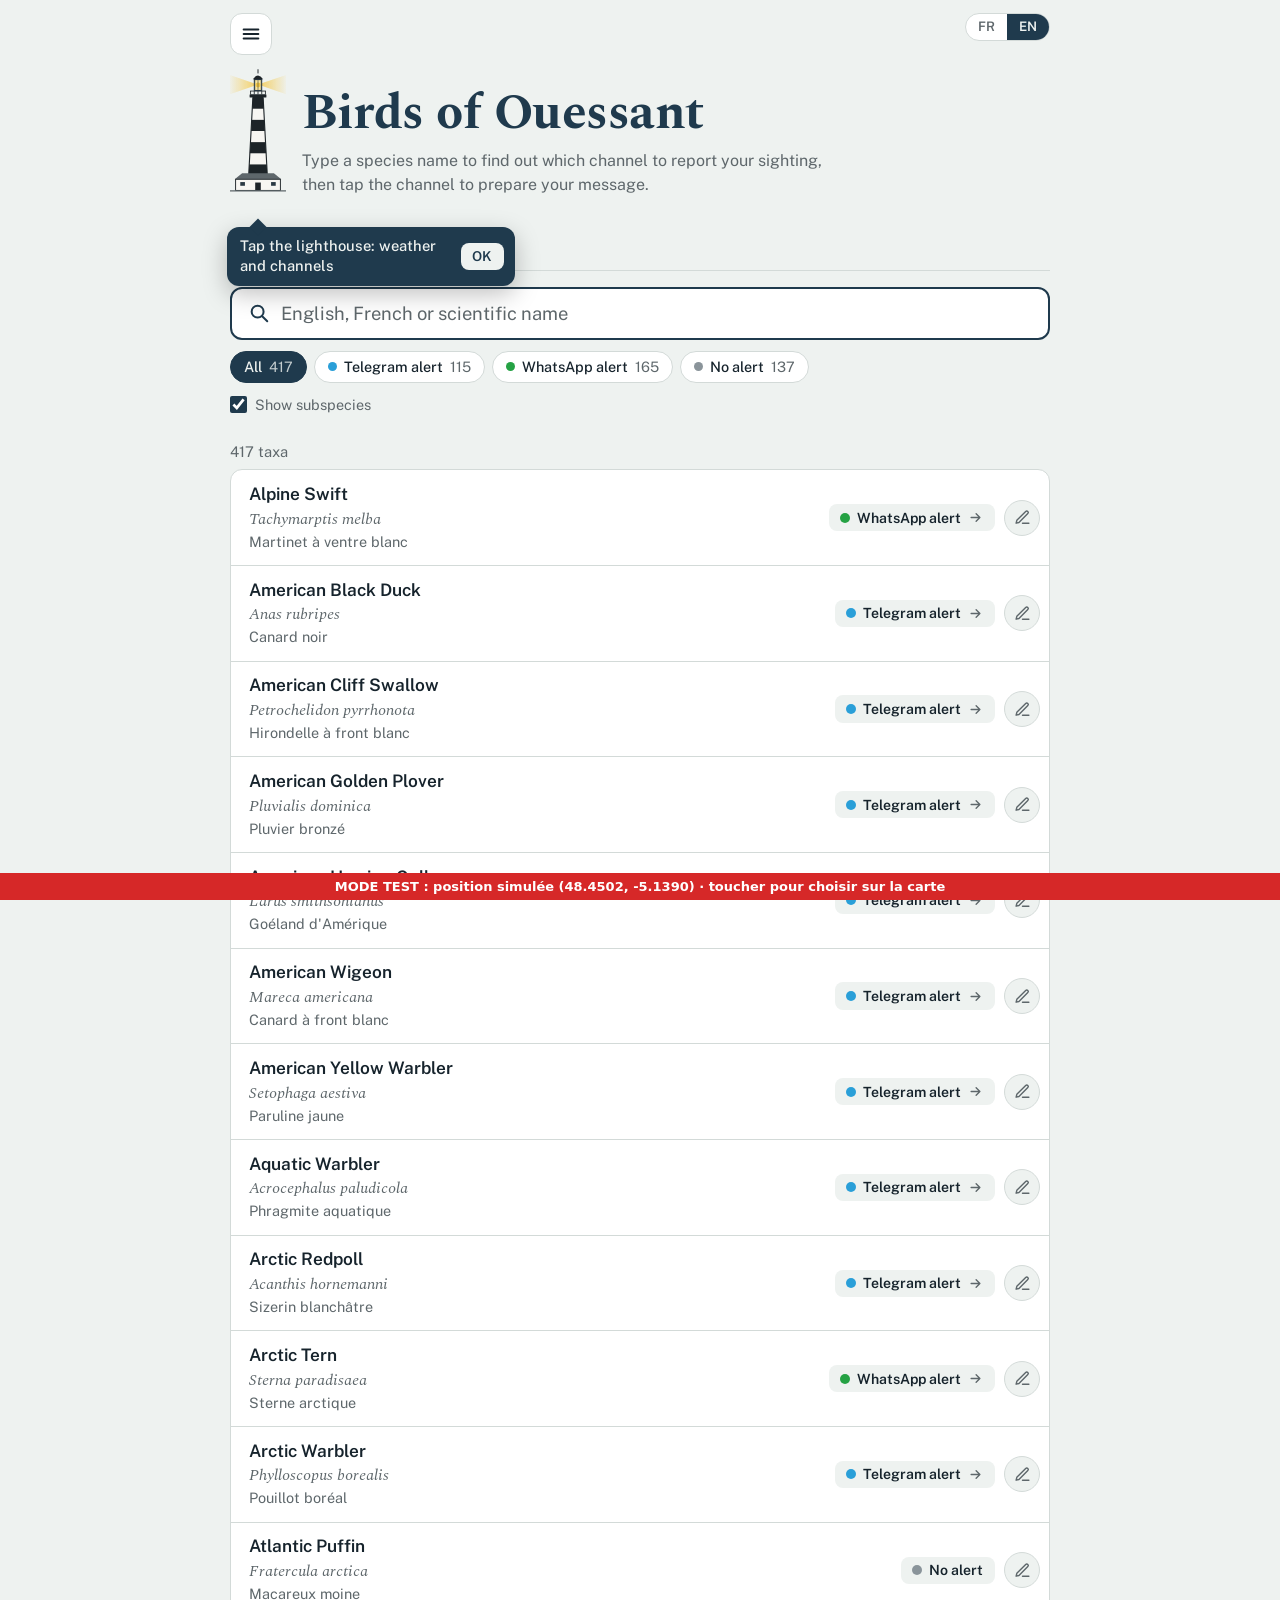
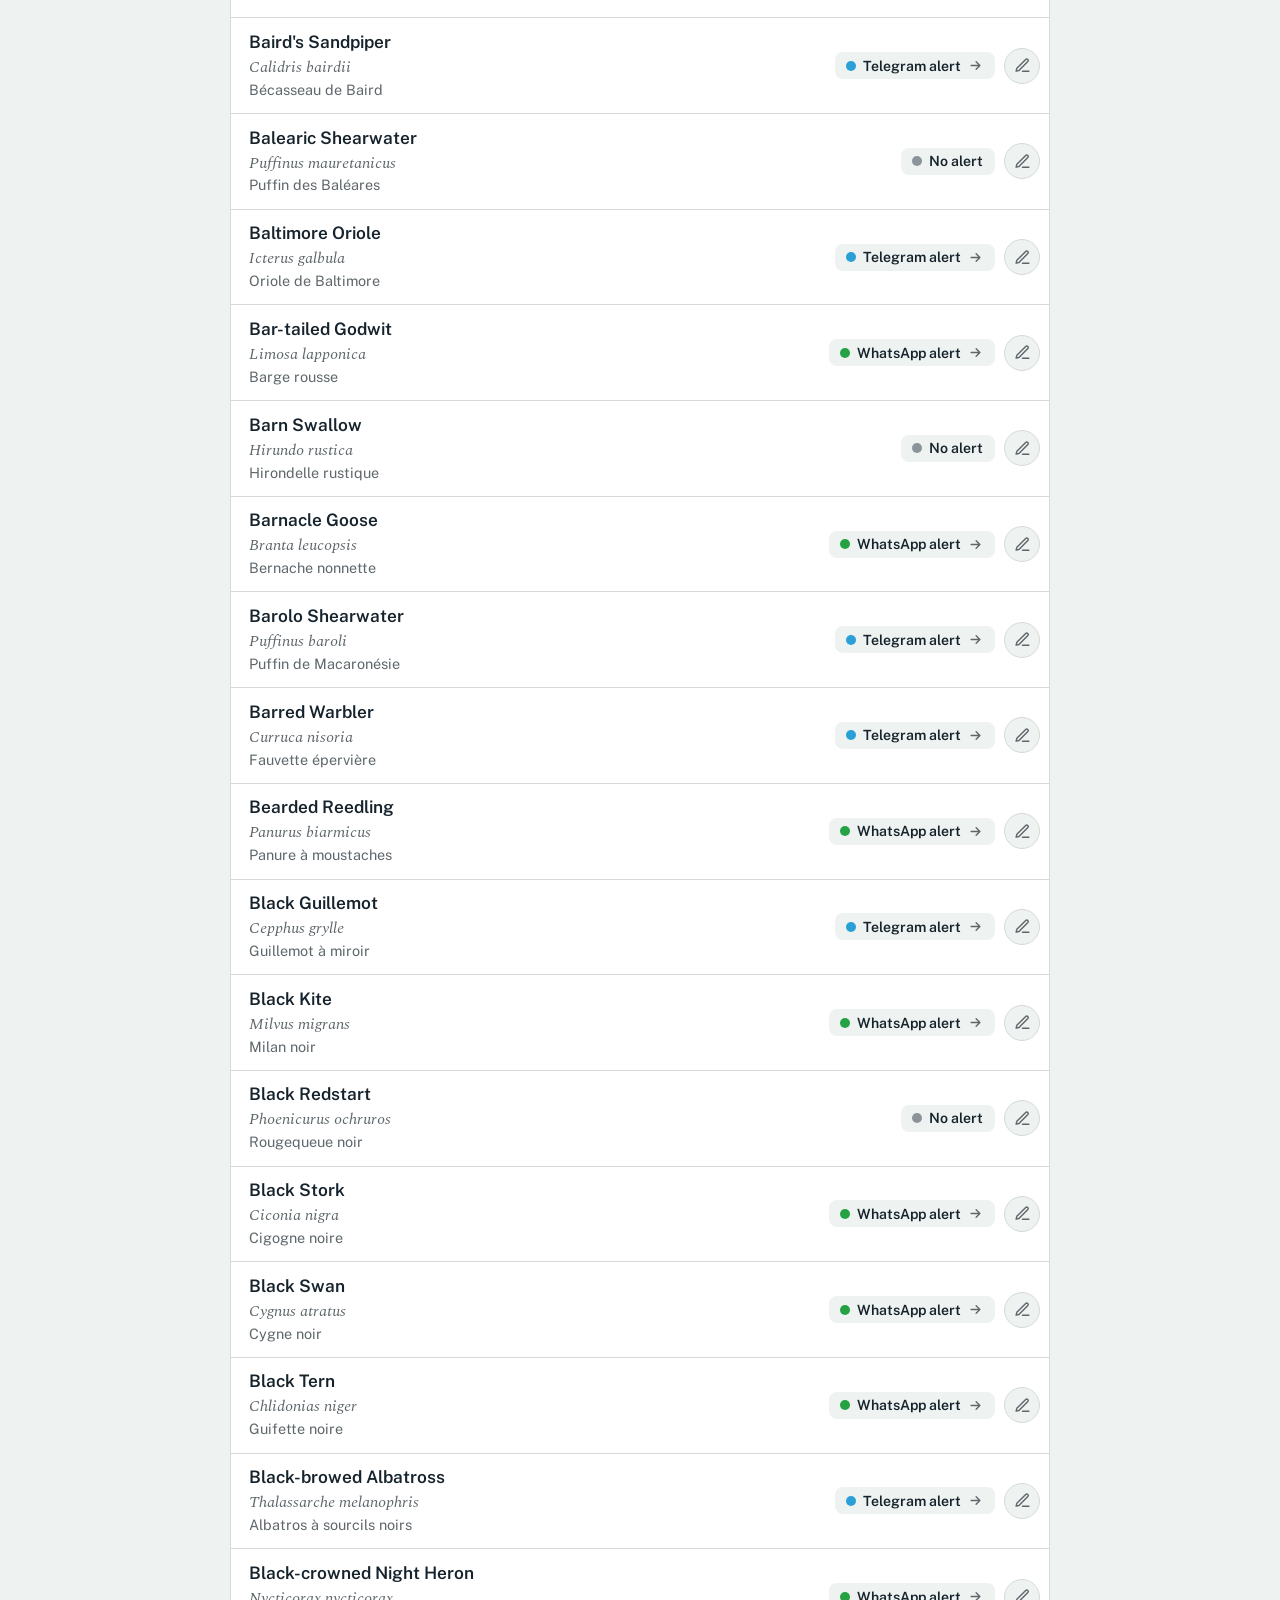
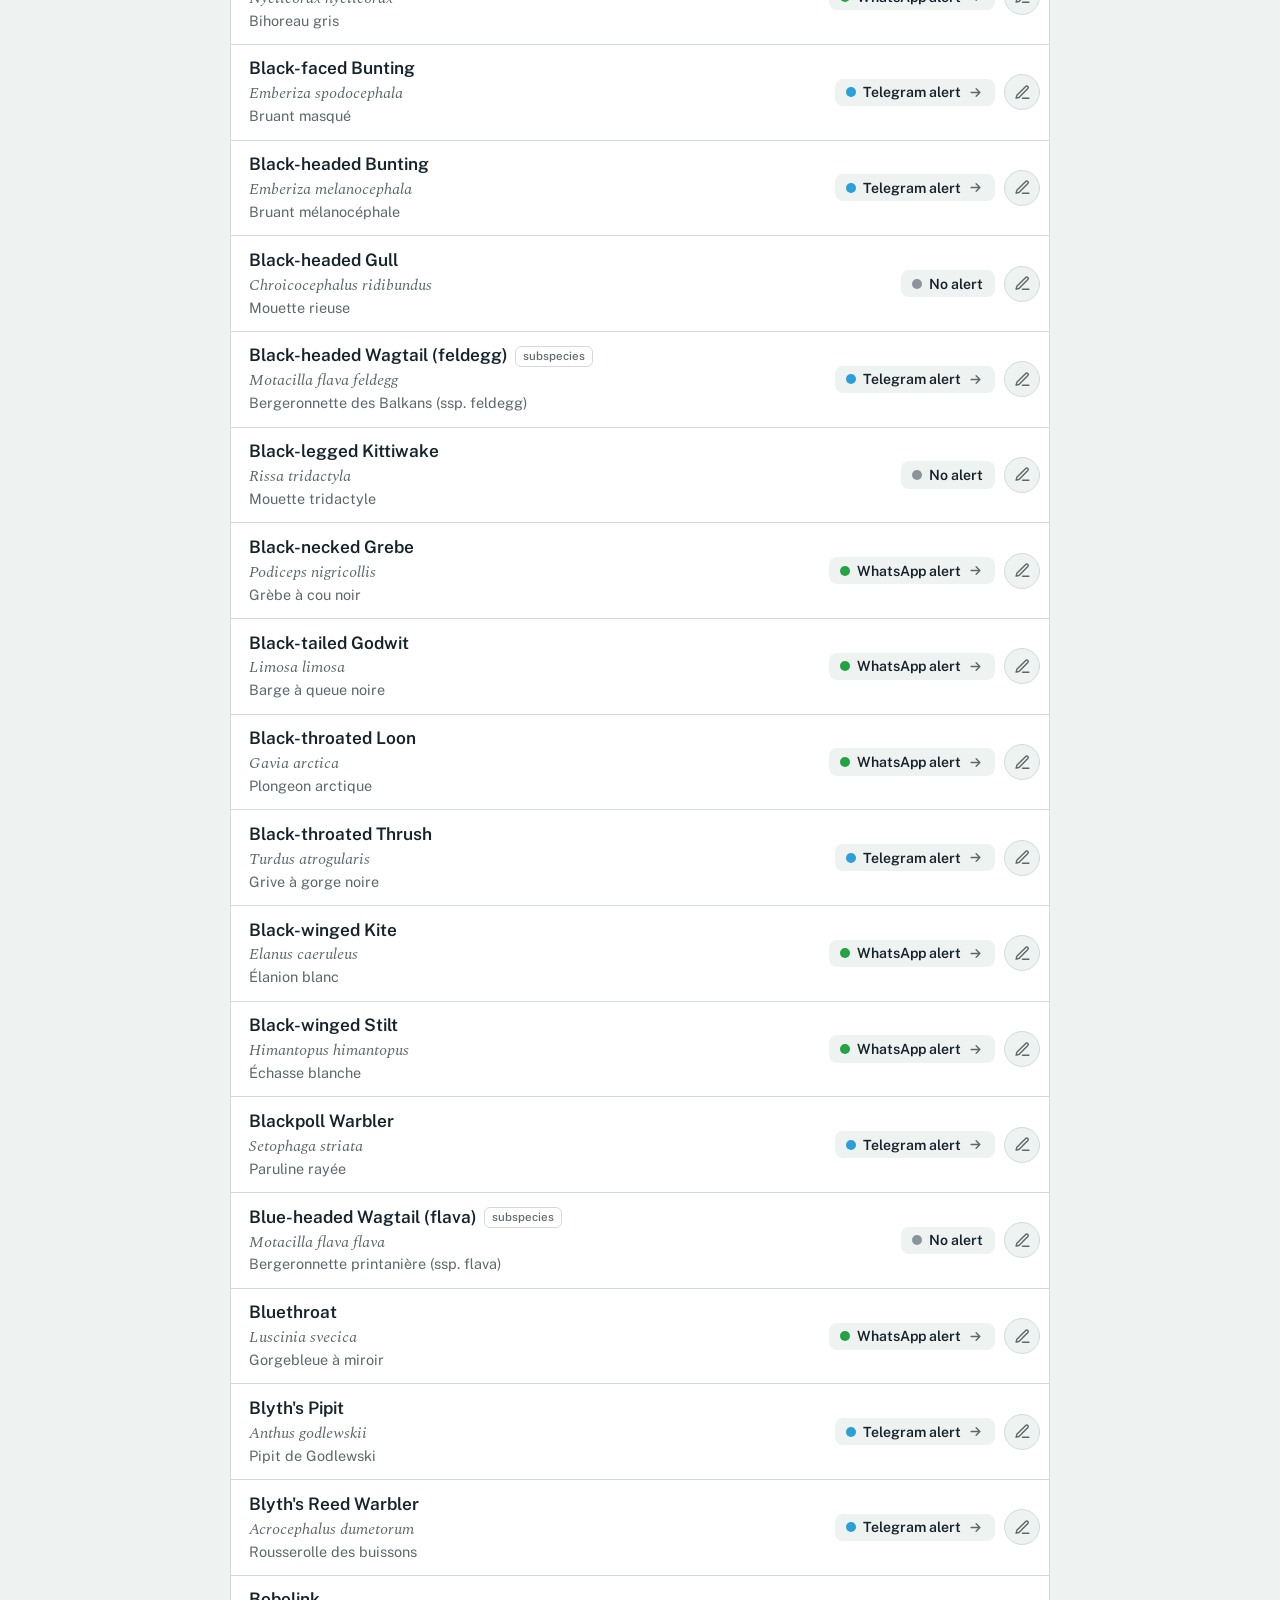
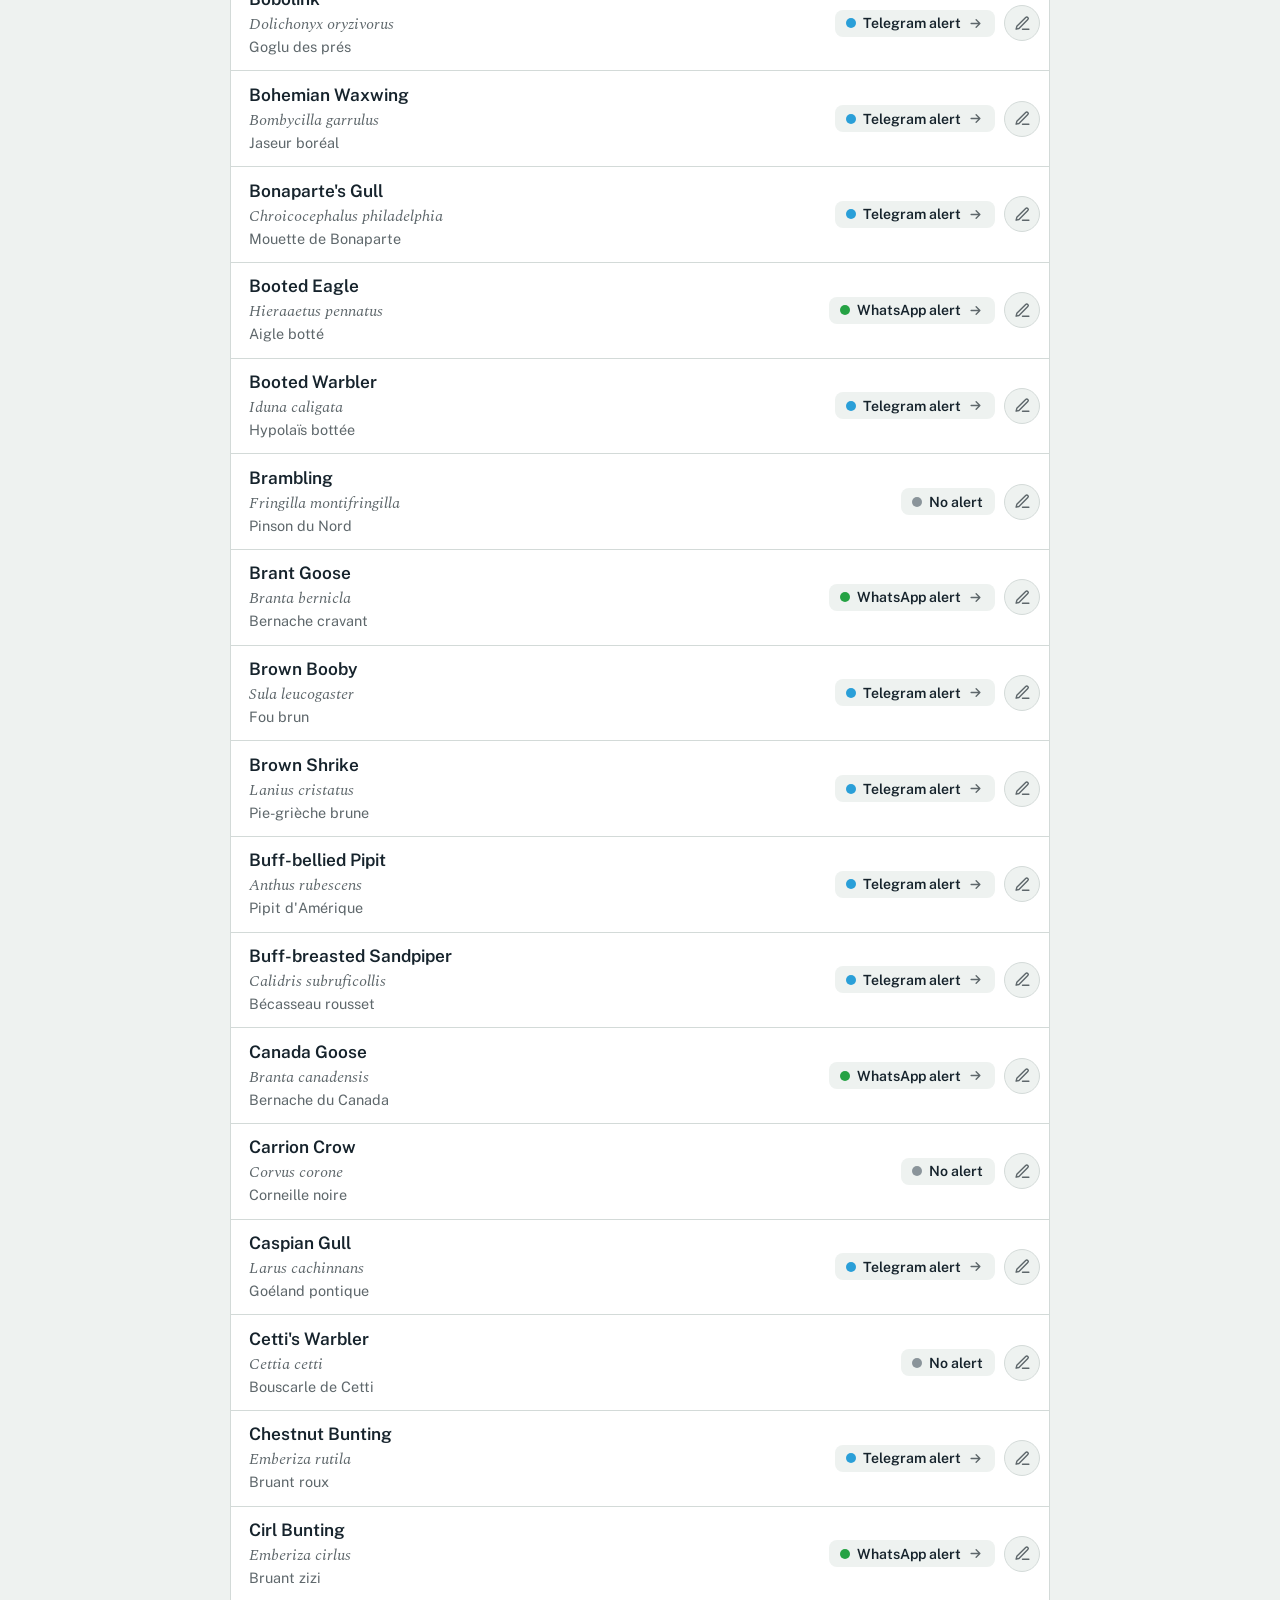
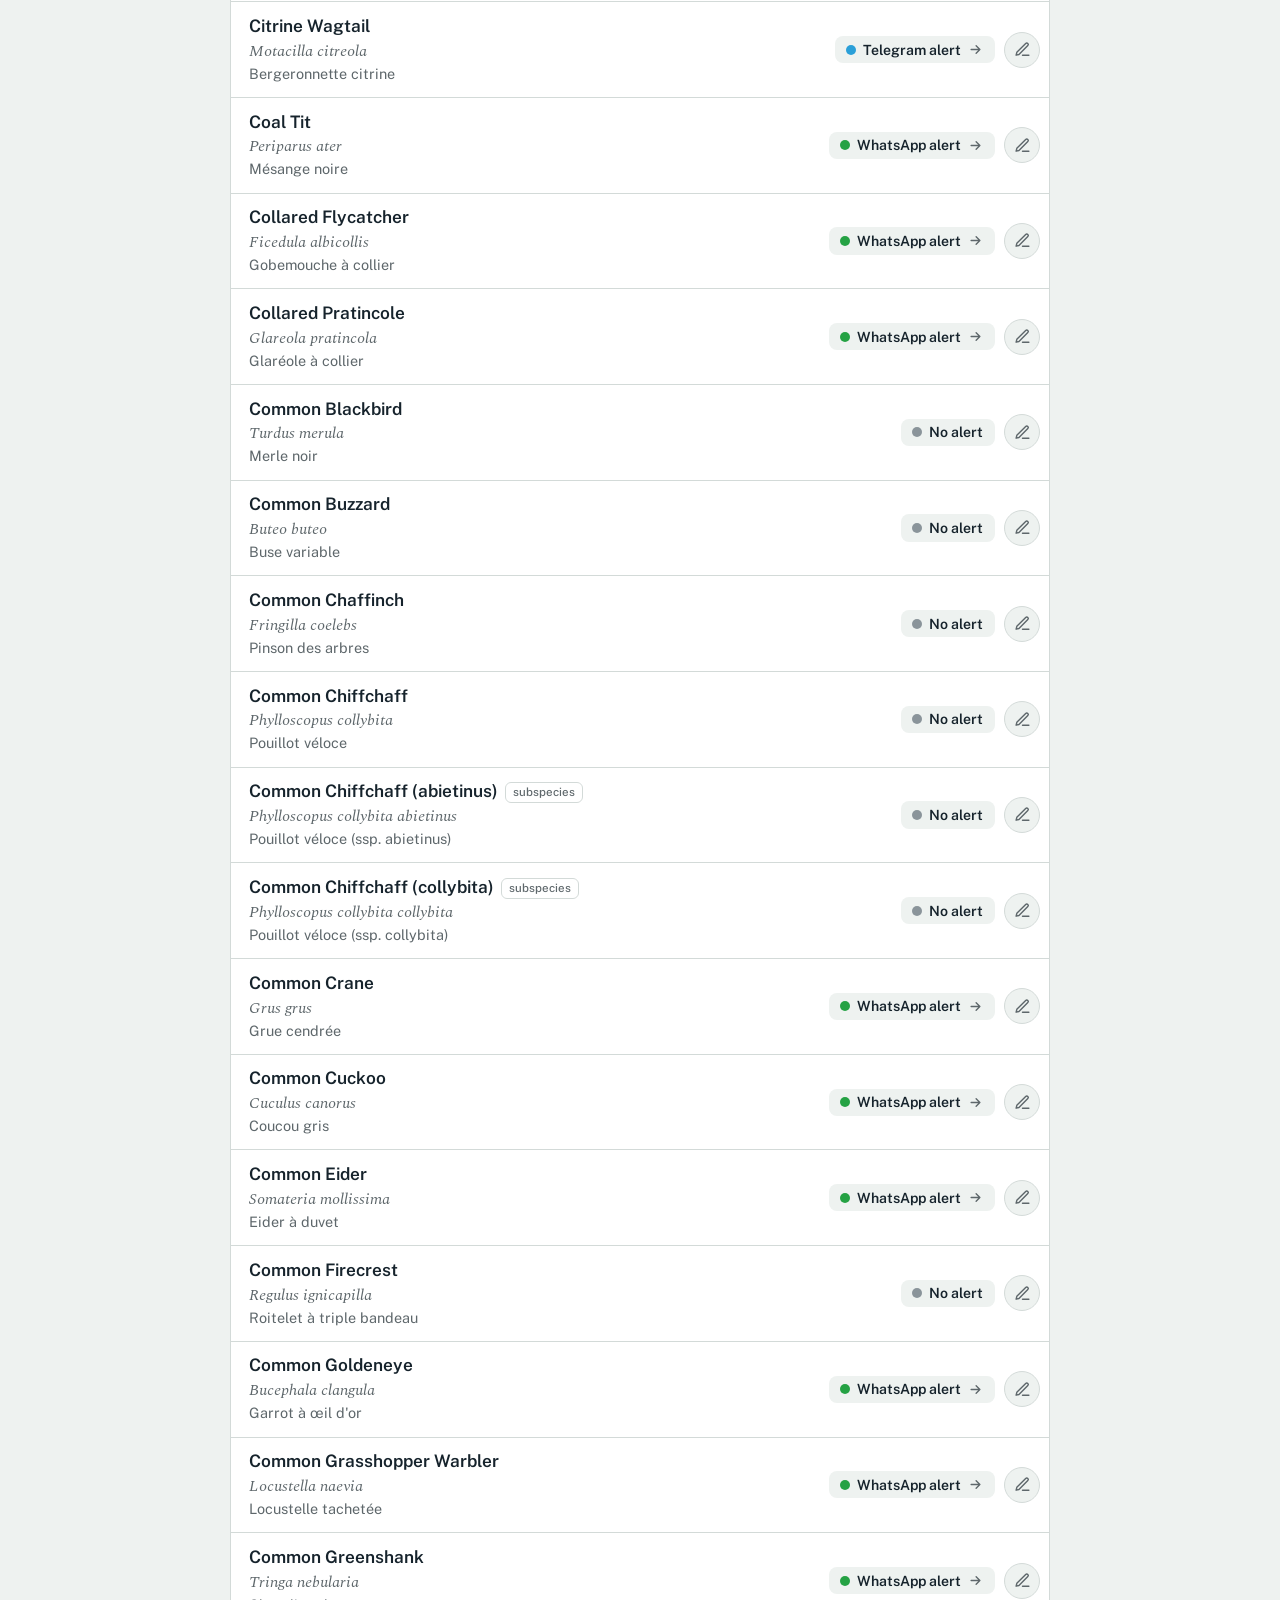
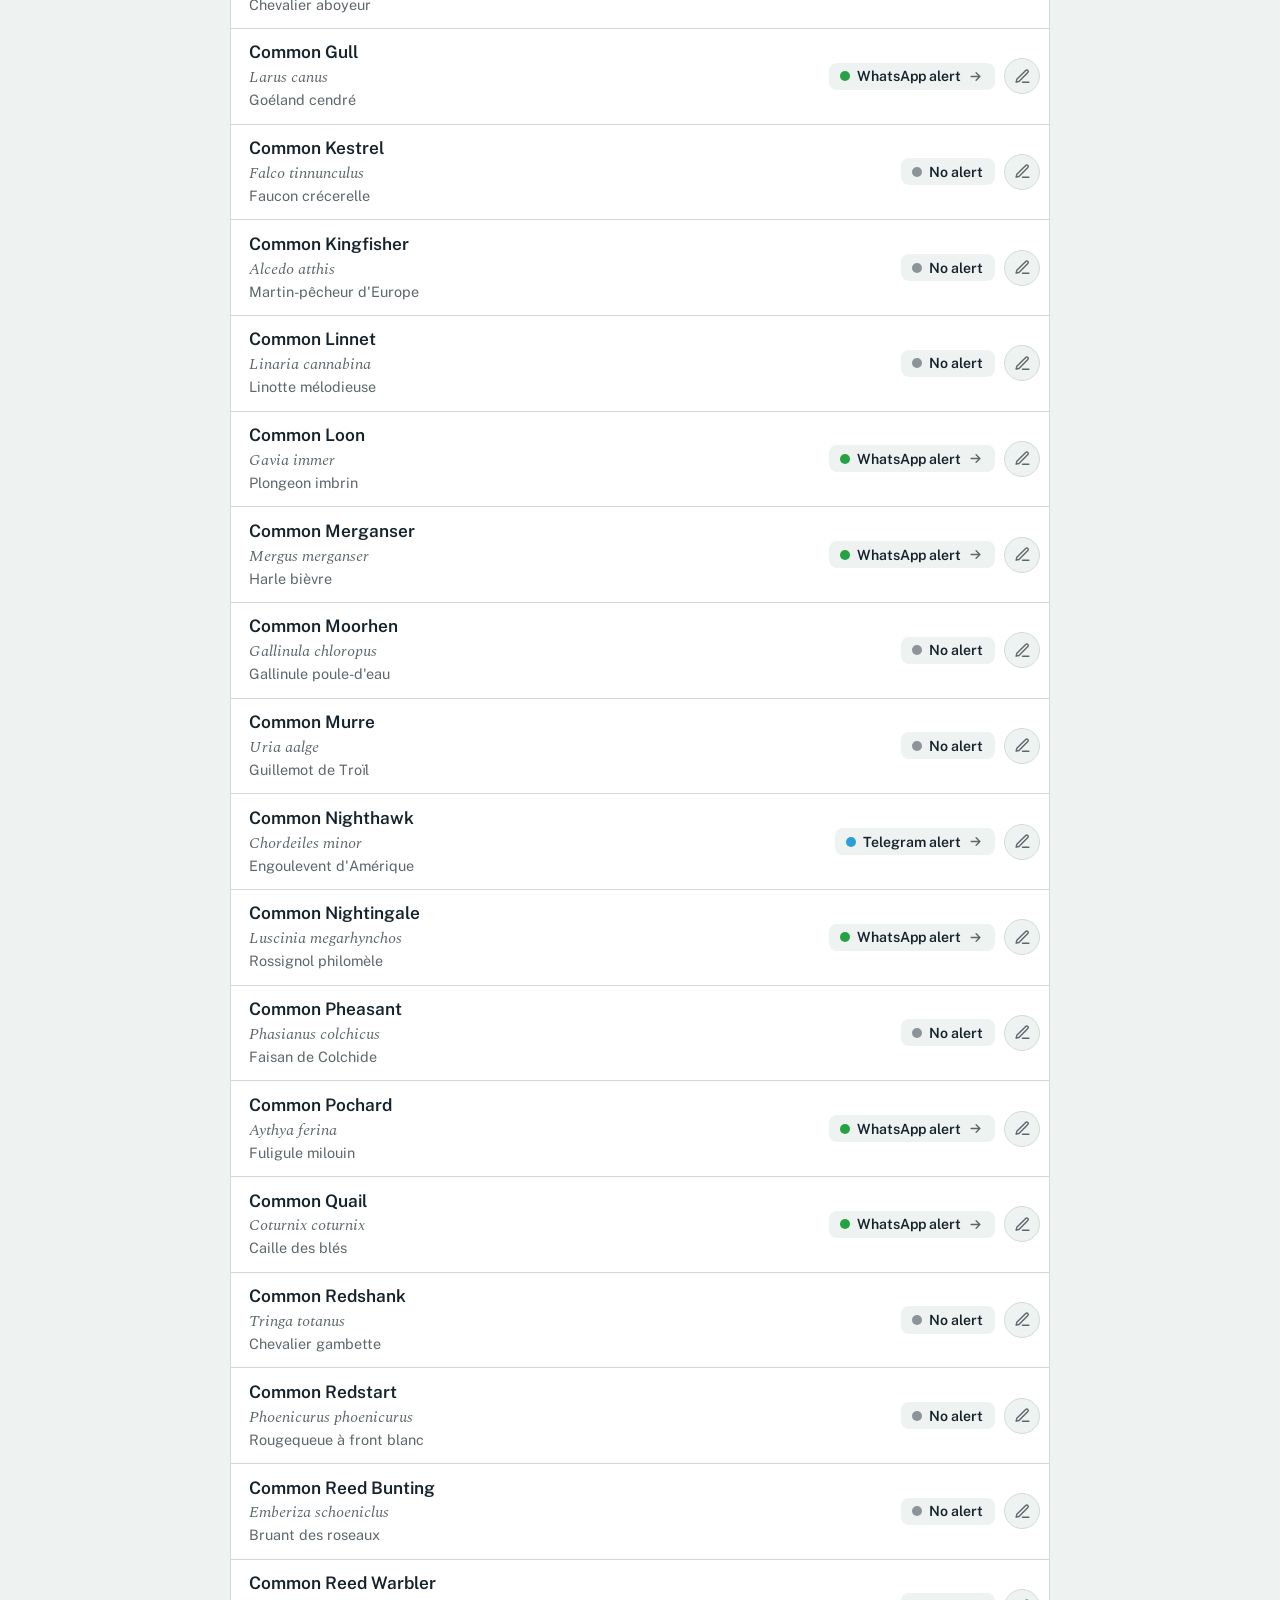
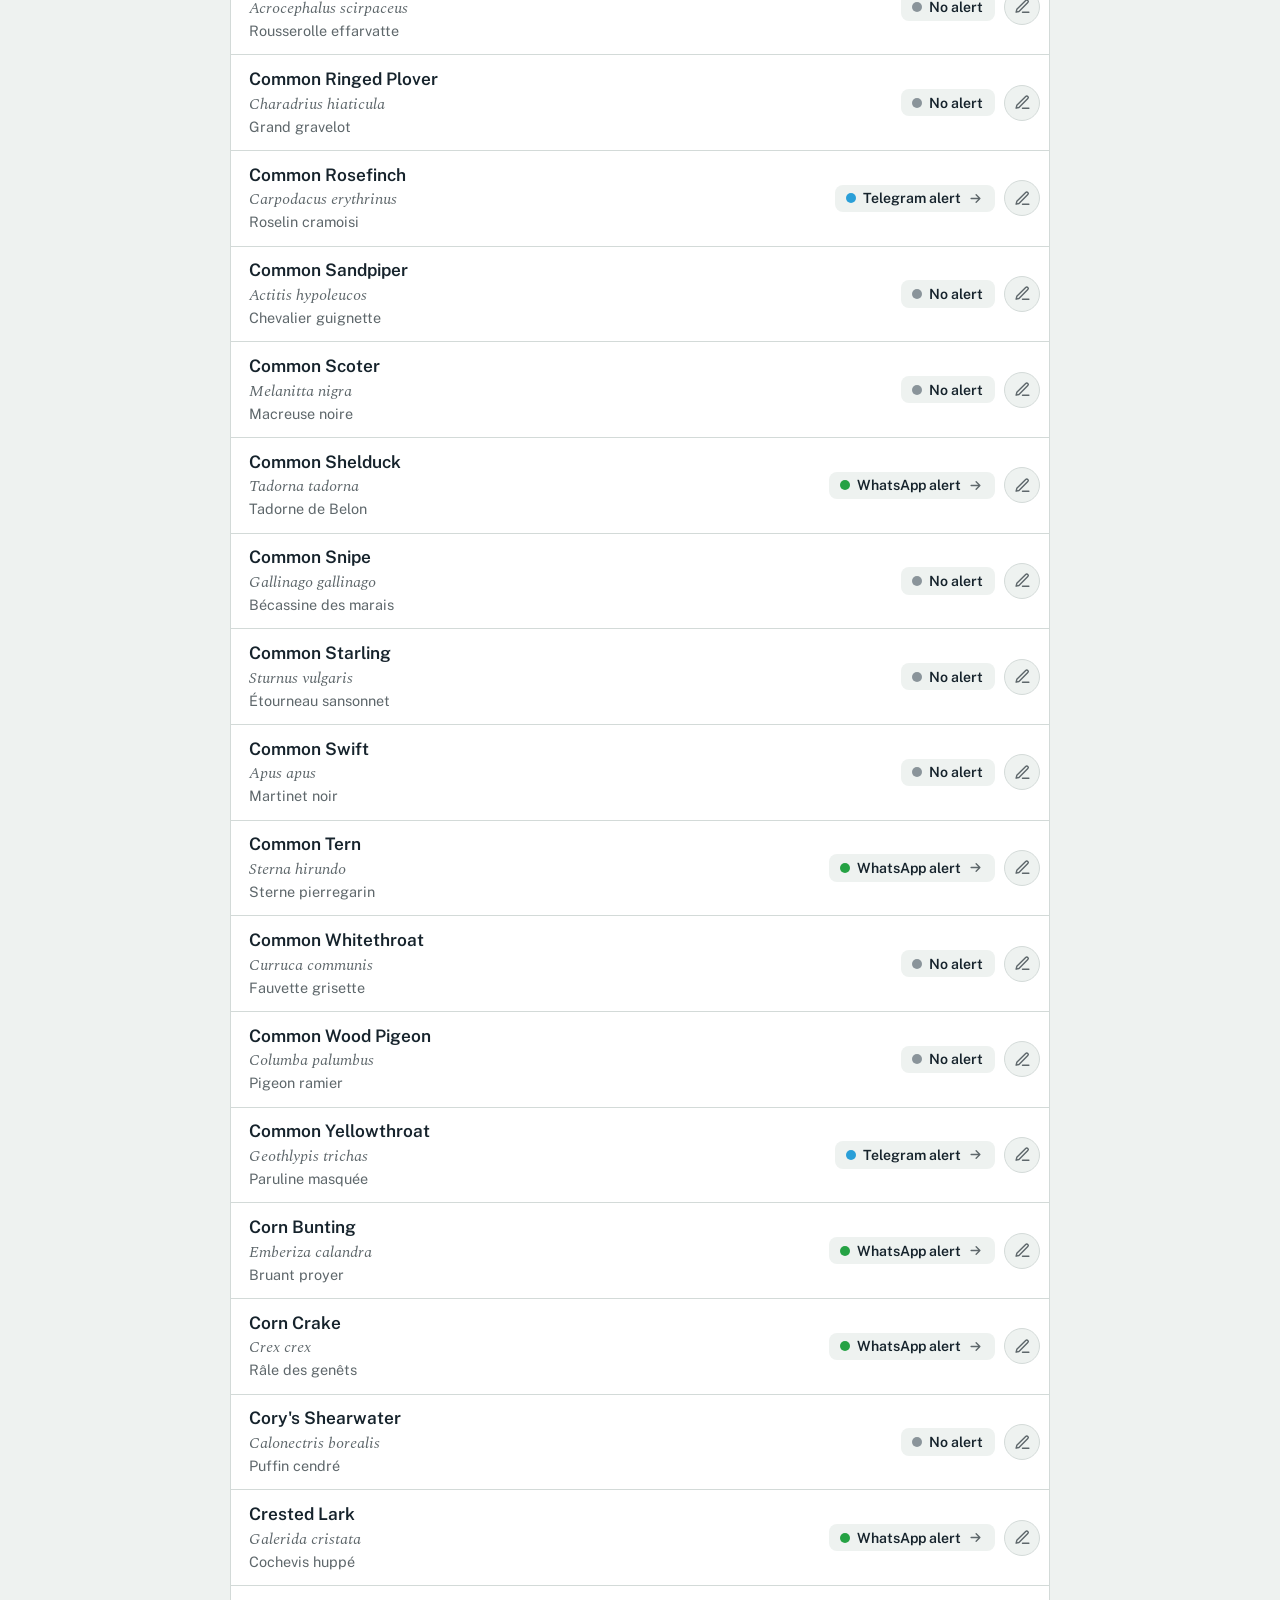
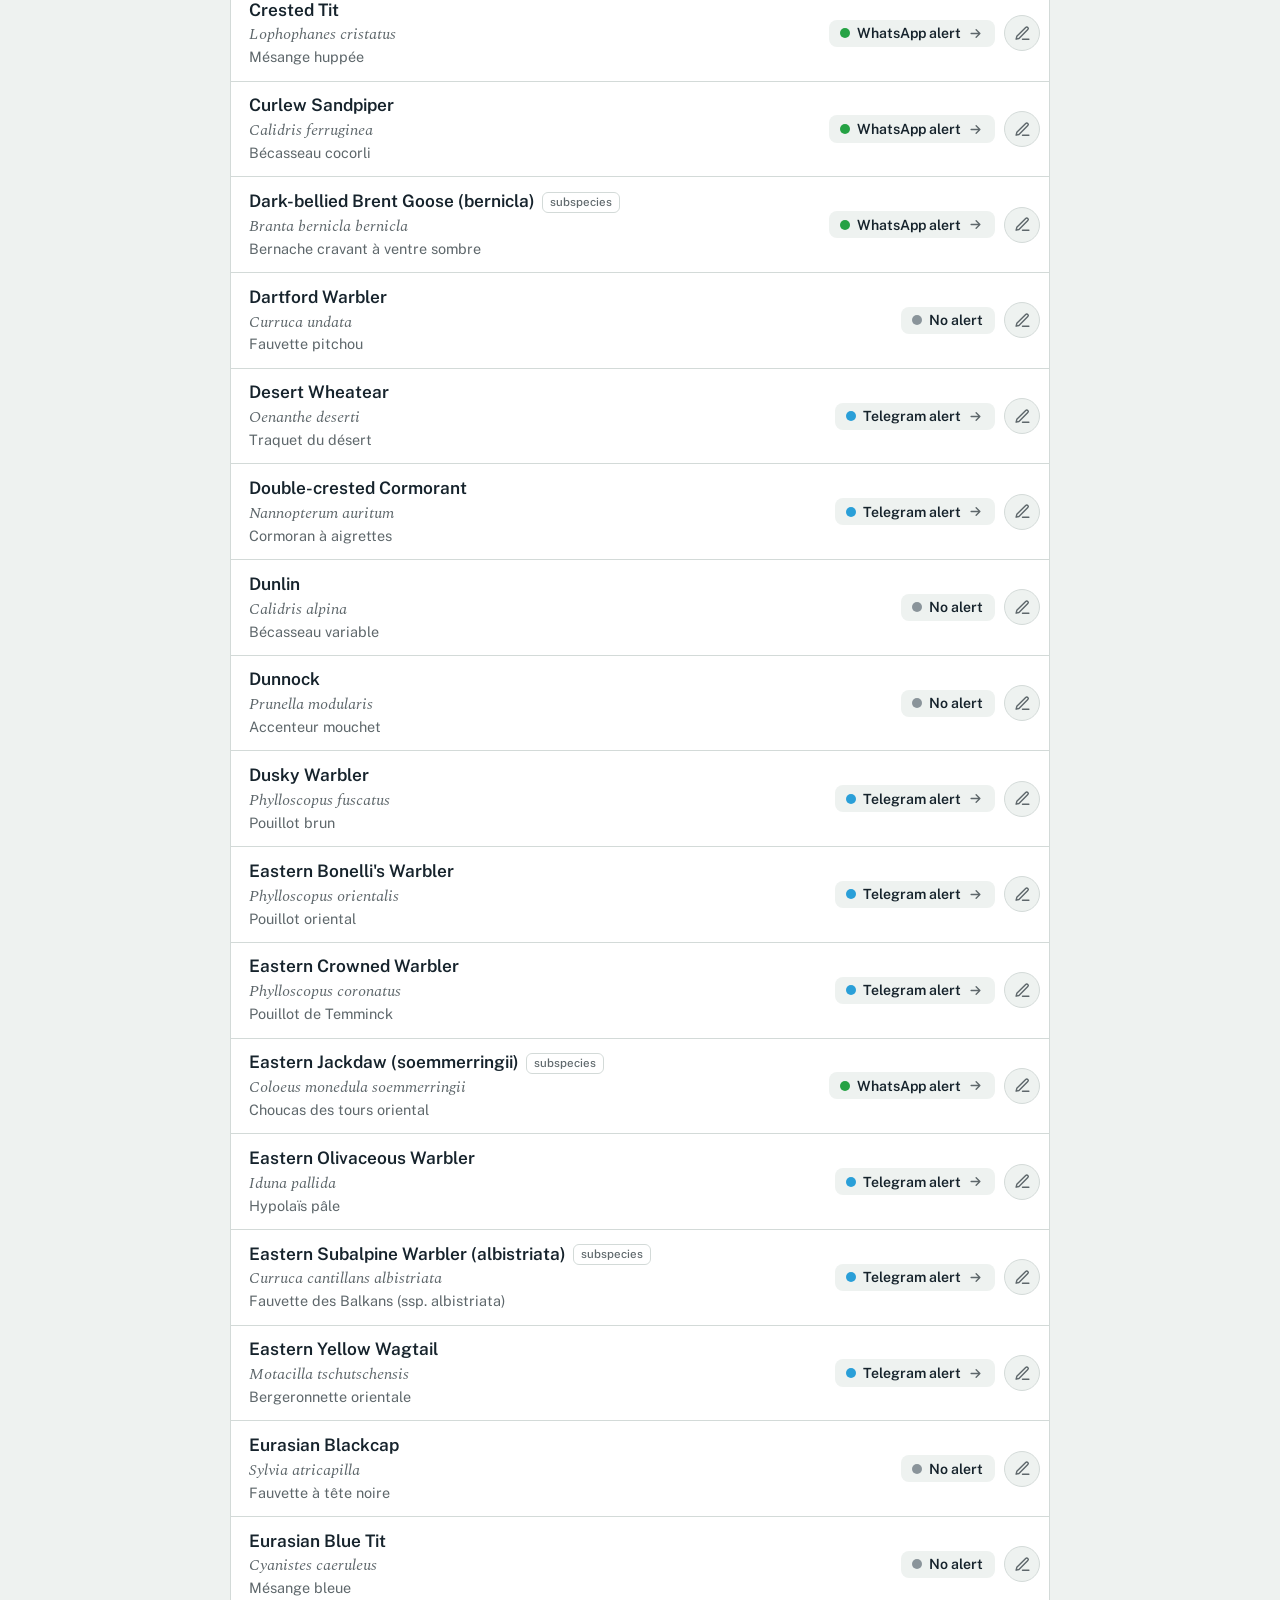
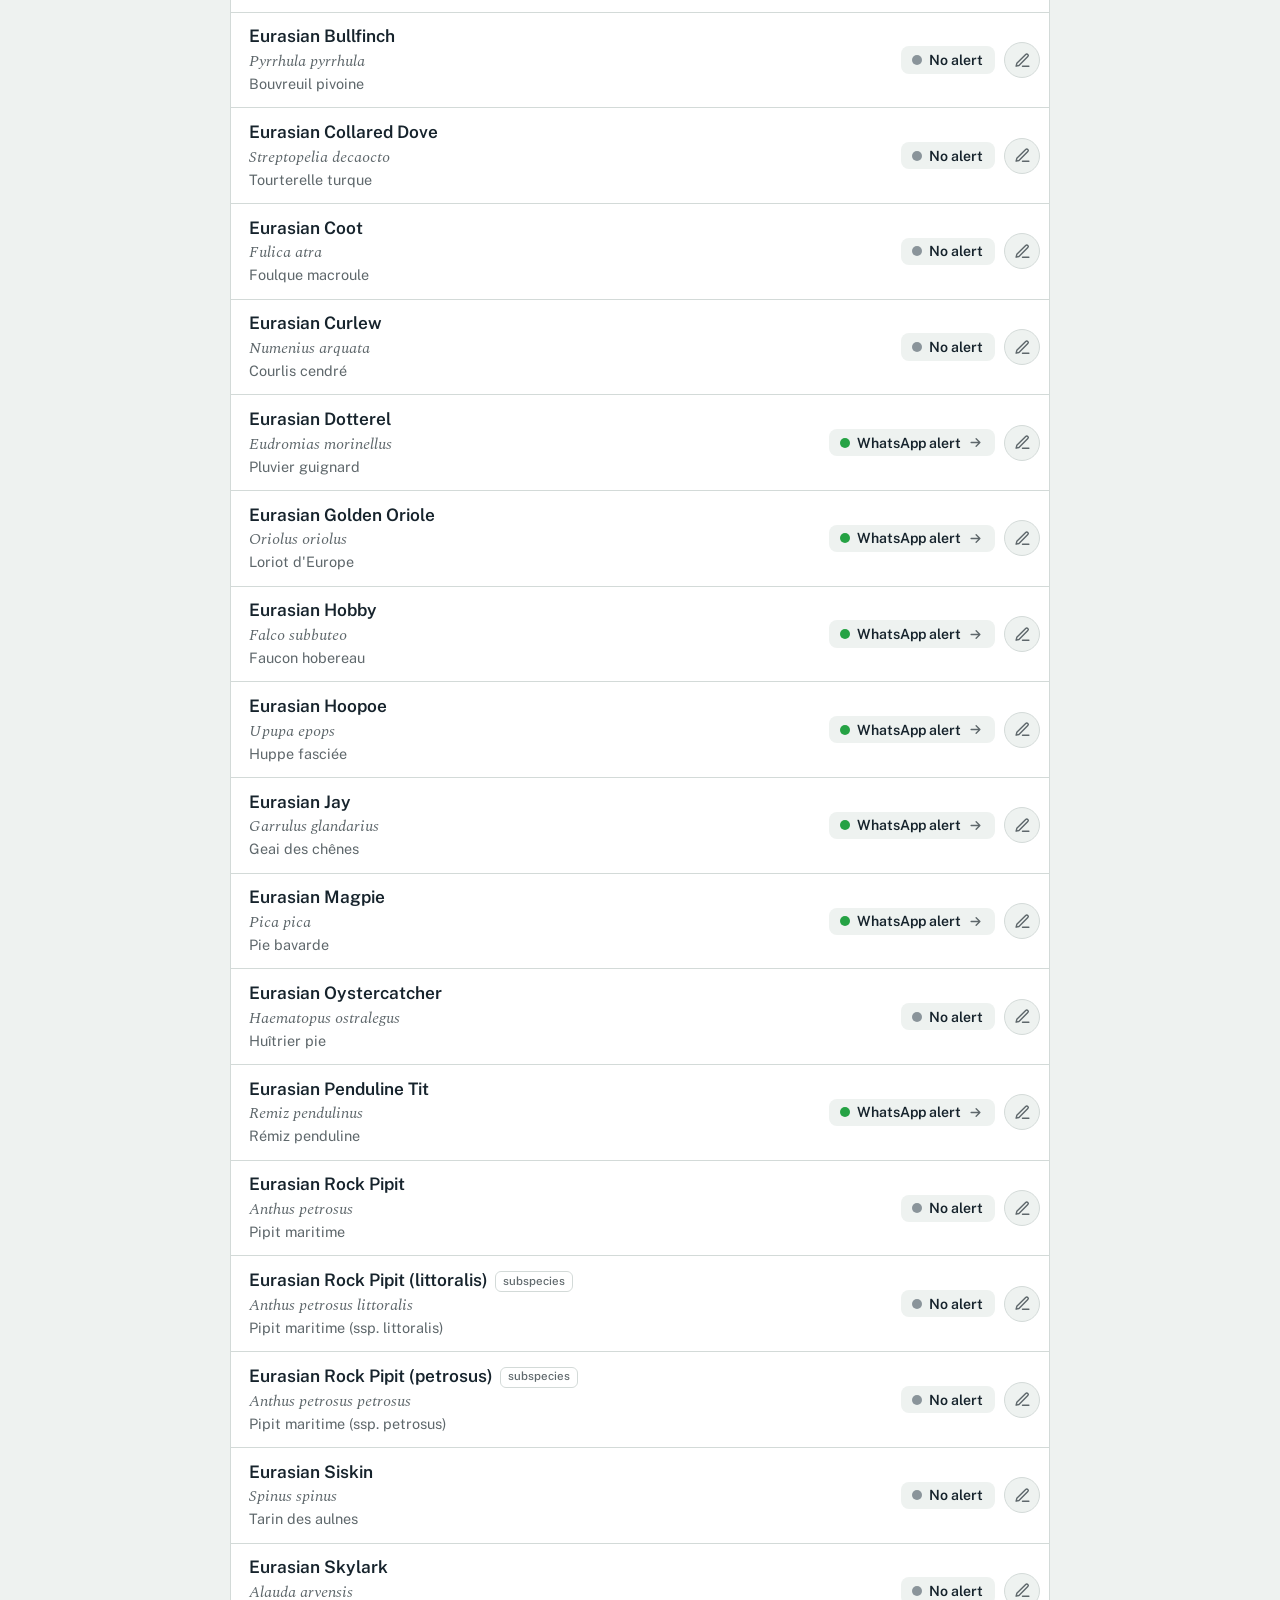
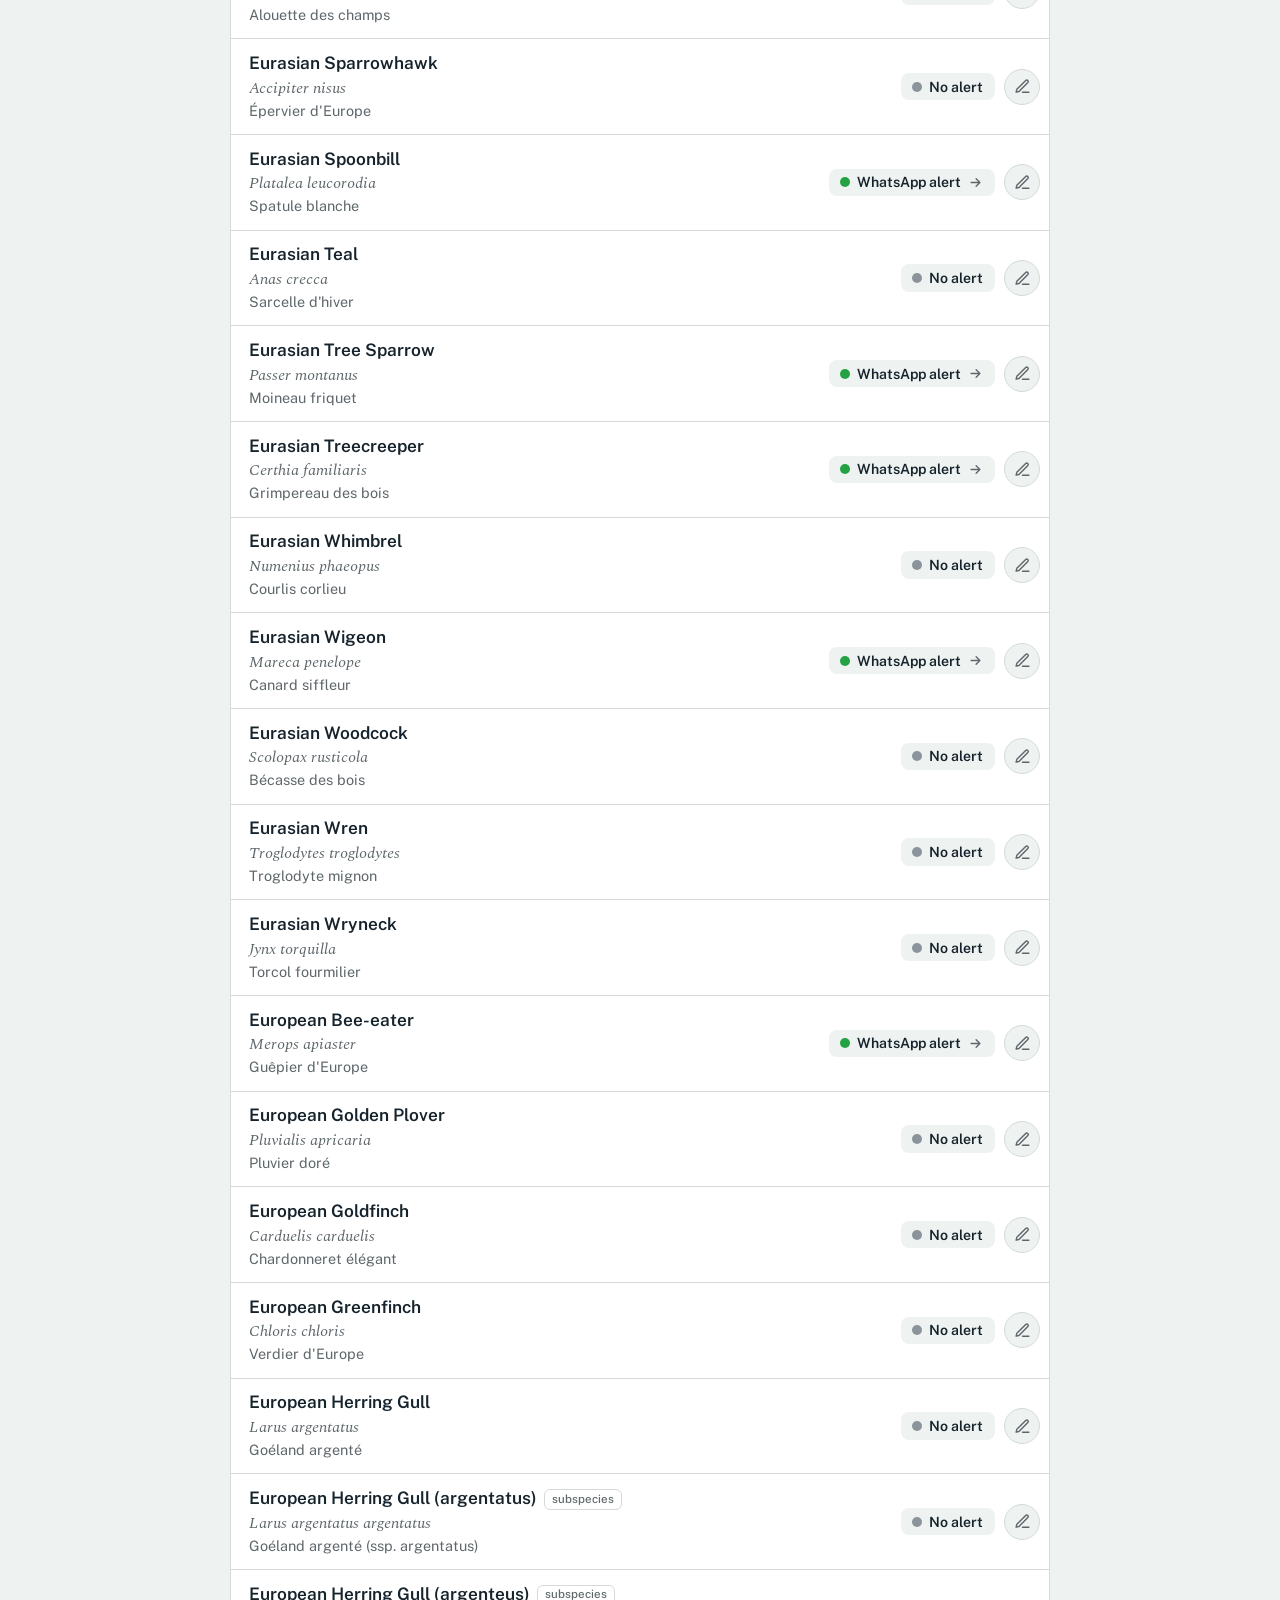
==== commit 6eef8bf8: "Merge branch 'Pre-prod' into test # Conflicts: #	editeur.html #	sw.js" ====
--- a/index.html
+++ b/index.html
@@ -3,7 +3,7 @@
 <head>
 <meta charset="utf-8">
 <!-- Sécurité : seules les ressources de l'appli (et la météo Open-Meteo) sont autorisées -->
-<meta http-equiv="Content-Security-Policy" content="default-src 'self'; script-src 'self'; style-src 'self' 'unsafe-inline'; img-src 'self' data: blob:; font-src 'self'; connect-src 'self' https://api.open-meteo.com; manifest-src 'self'; worker-src 'self'; object-src 'none'; base-uri 'none'; form-action 'none'">
+<meta http-equiv="Content-Security-Policy" content="default-src 'self'; script-src 'self'; style-src 'self' 'unsafe-inline'; img-src 'self' data: blob: https://raw.githubusercontent.com; font-src 'self'; connect-src 'self' https://api.open-meteo.com; manifest-src 'self'; worker-src 'self'; object-src 'none'; base-uri 'none'; form-action 'none'">
 <meta name="viewport" content="width=device-width, initial-scale=1, viewport-fit=cover, interactive-widget=resizes-content">
 <title>Oiseaux d'Ouessant · canal de diffusion</title>
 <meta name="description" content="Sur quel canal annoncer ton observation (Telegram, WhatsApp ou pas d'annonce), et où se trouve chaque lieu-dit de l'île.">
@@ -114,6 +114,7 @@
 </div>
 
 
+<script src="js/test-gps.js"></script>
 <script src="js/textes.js"></script>
 <script src="js/carte.js"></script>
 <script src="js/recherche.js"></script>
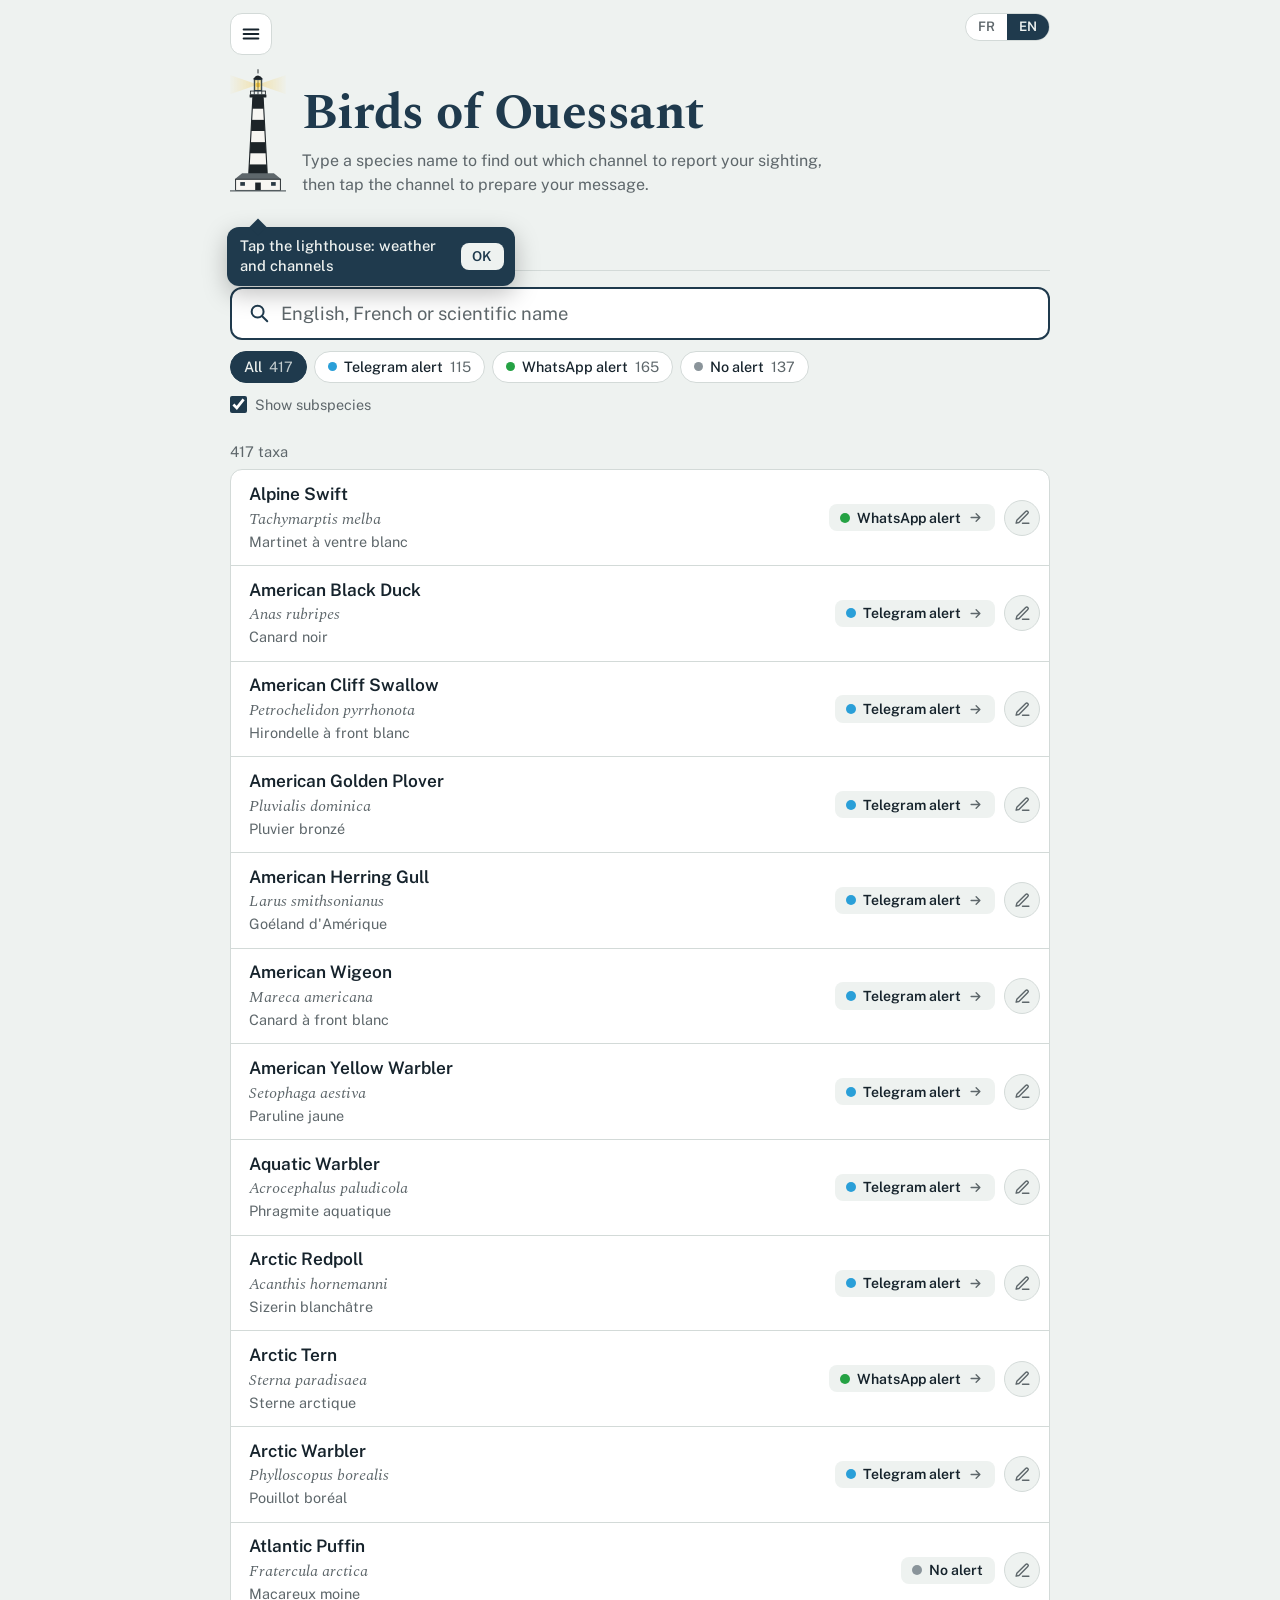
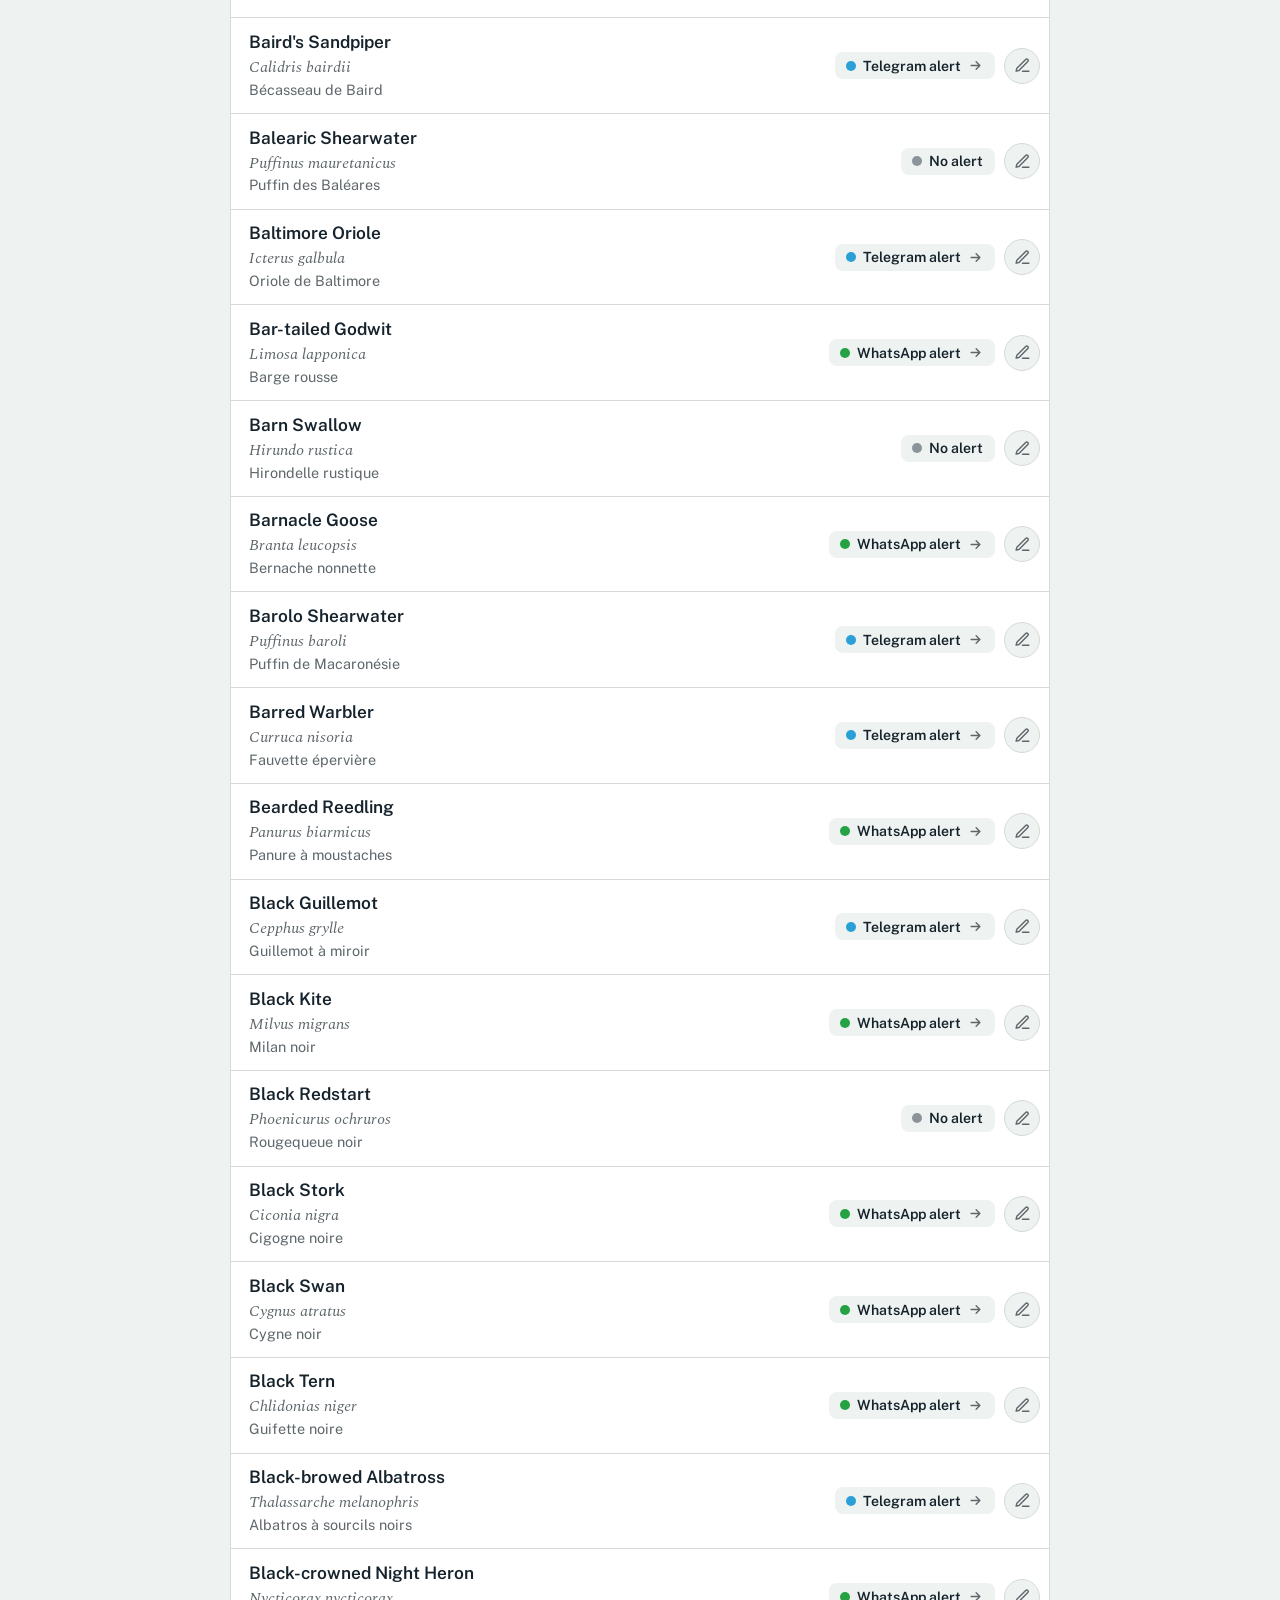
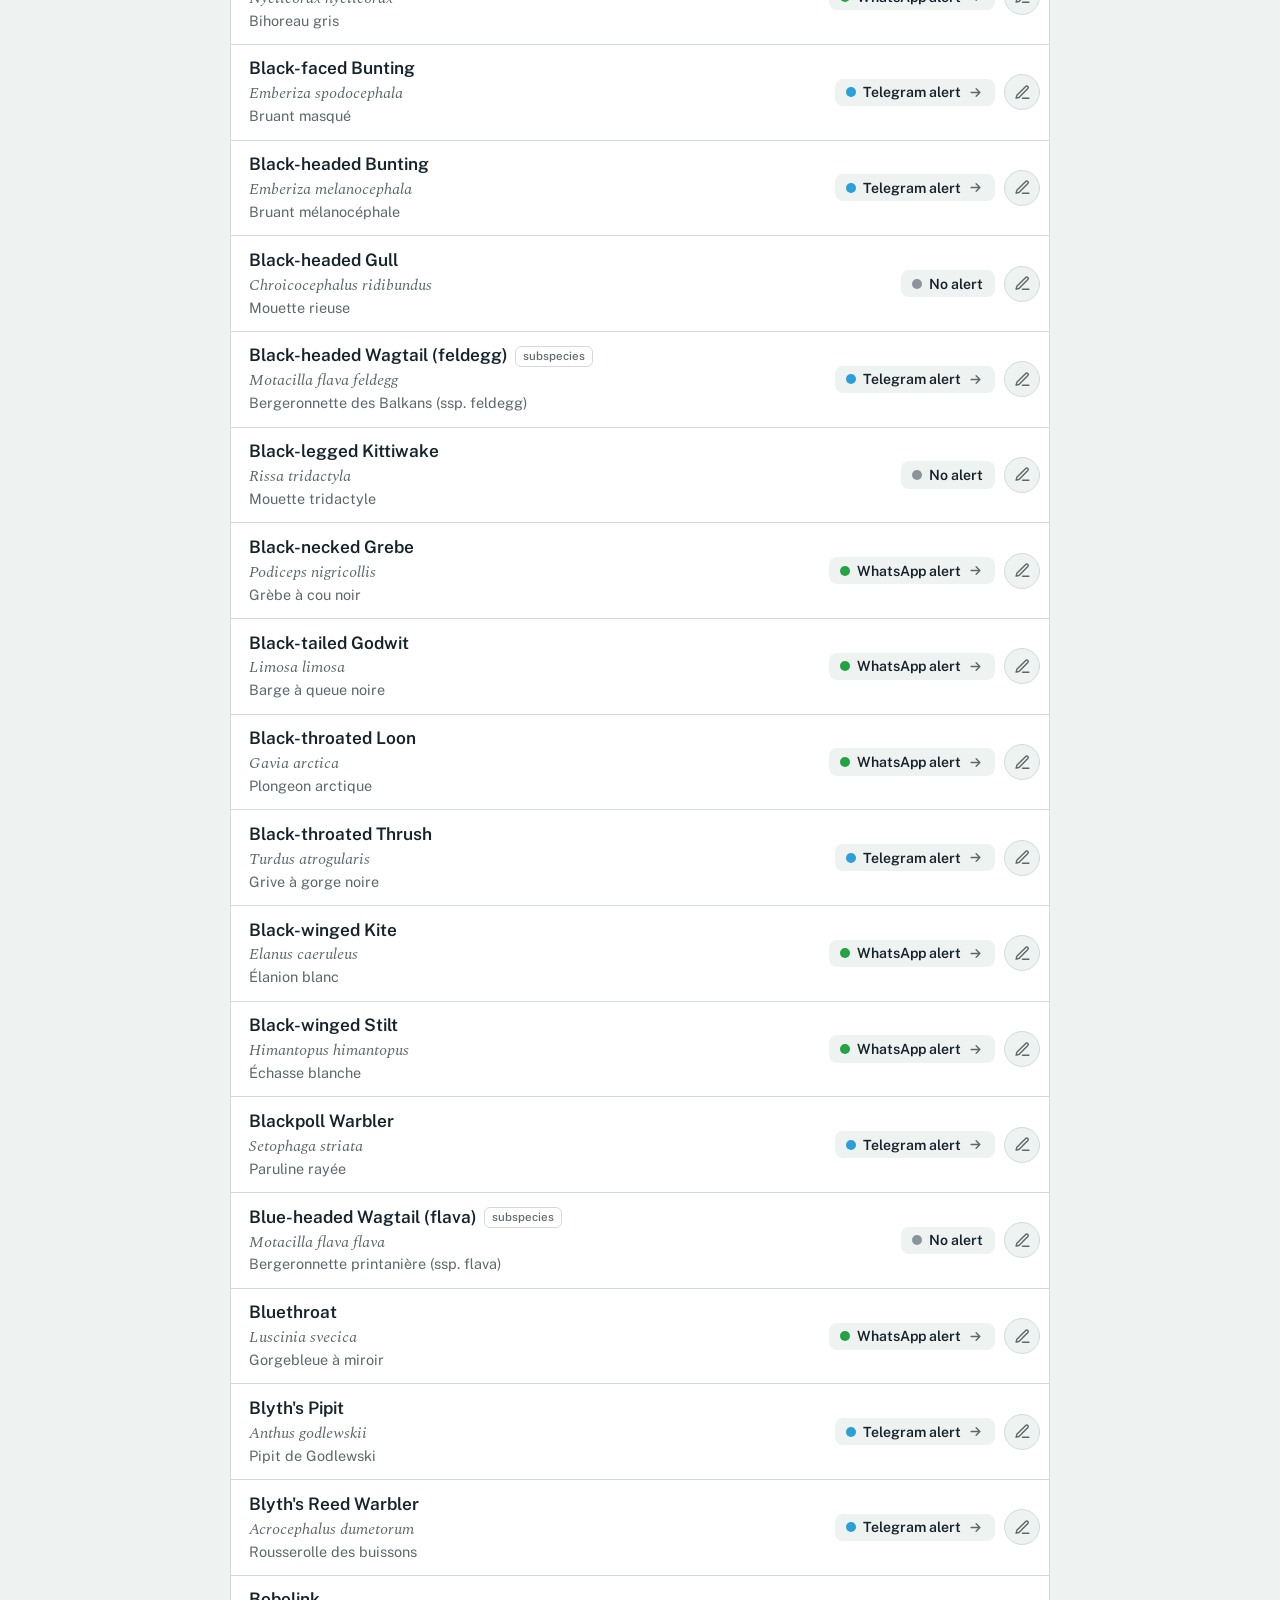
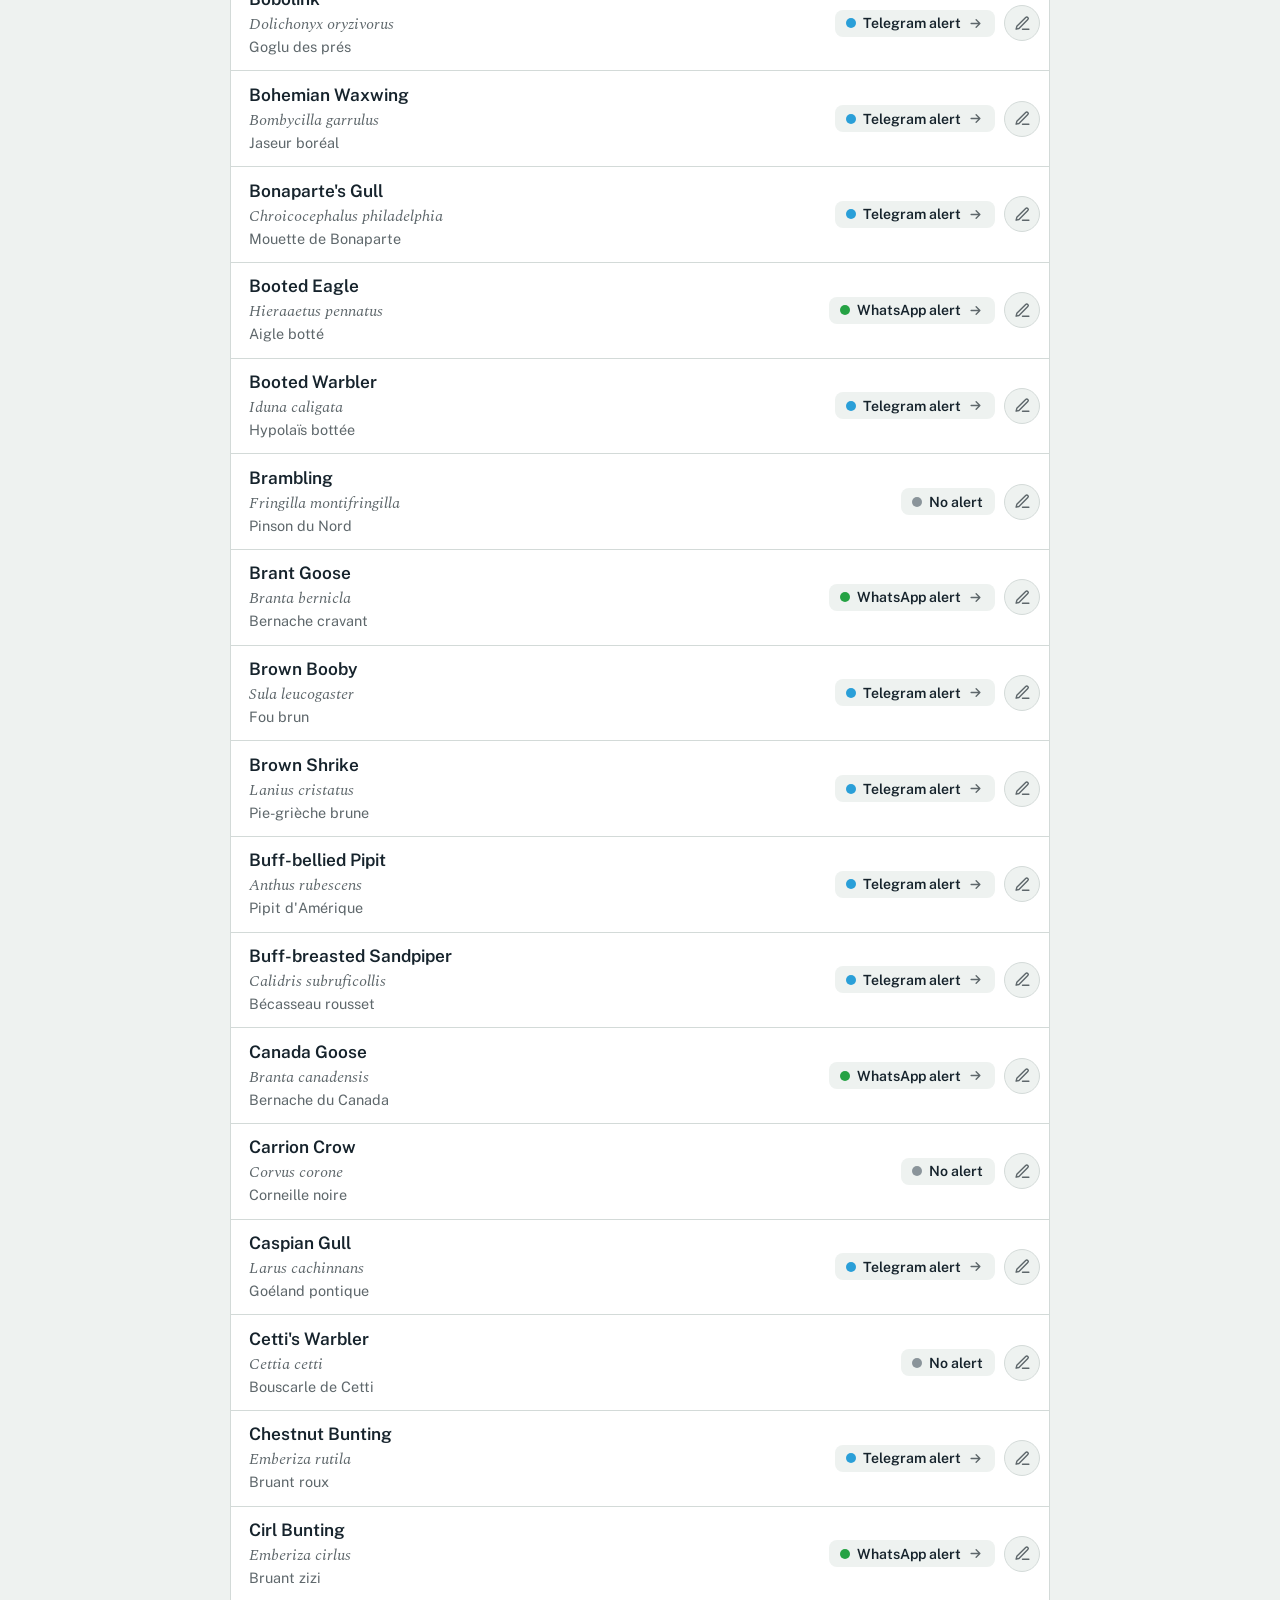
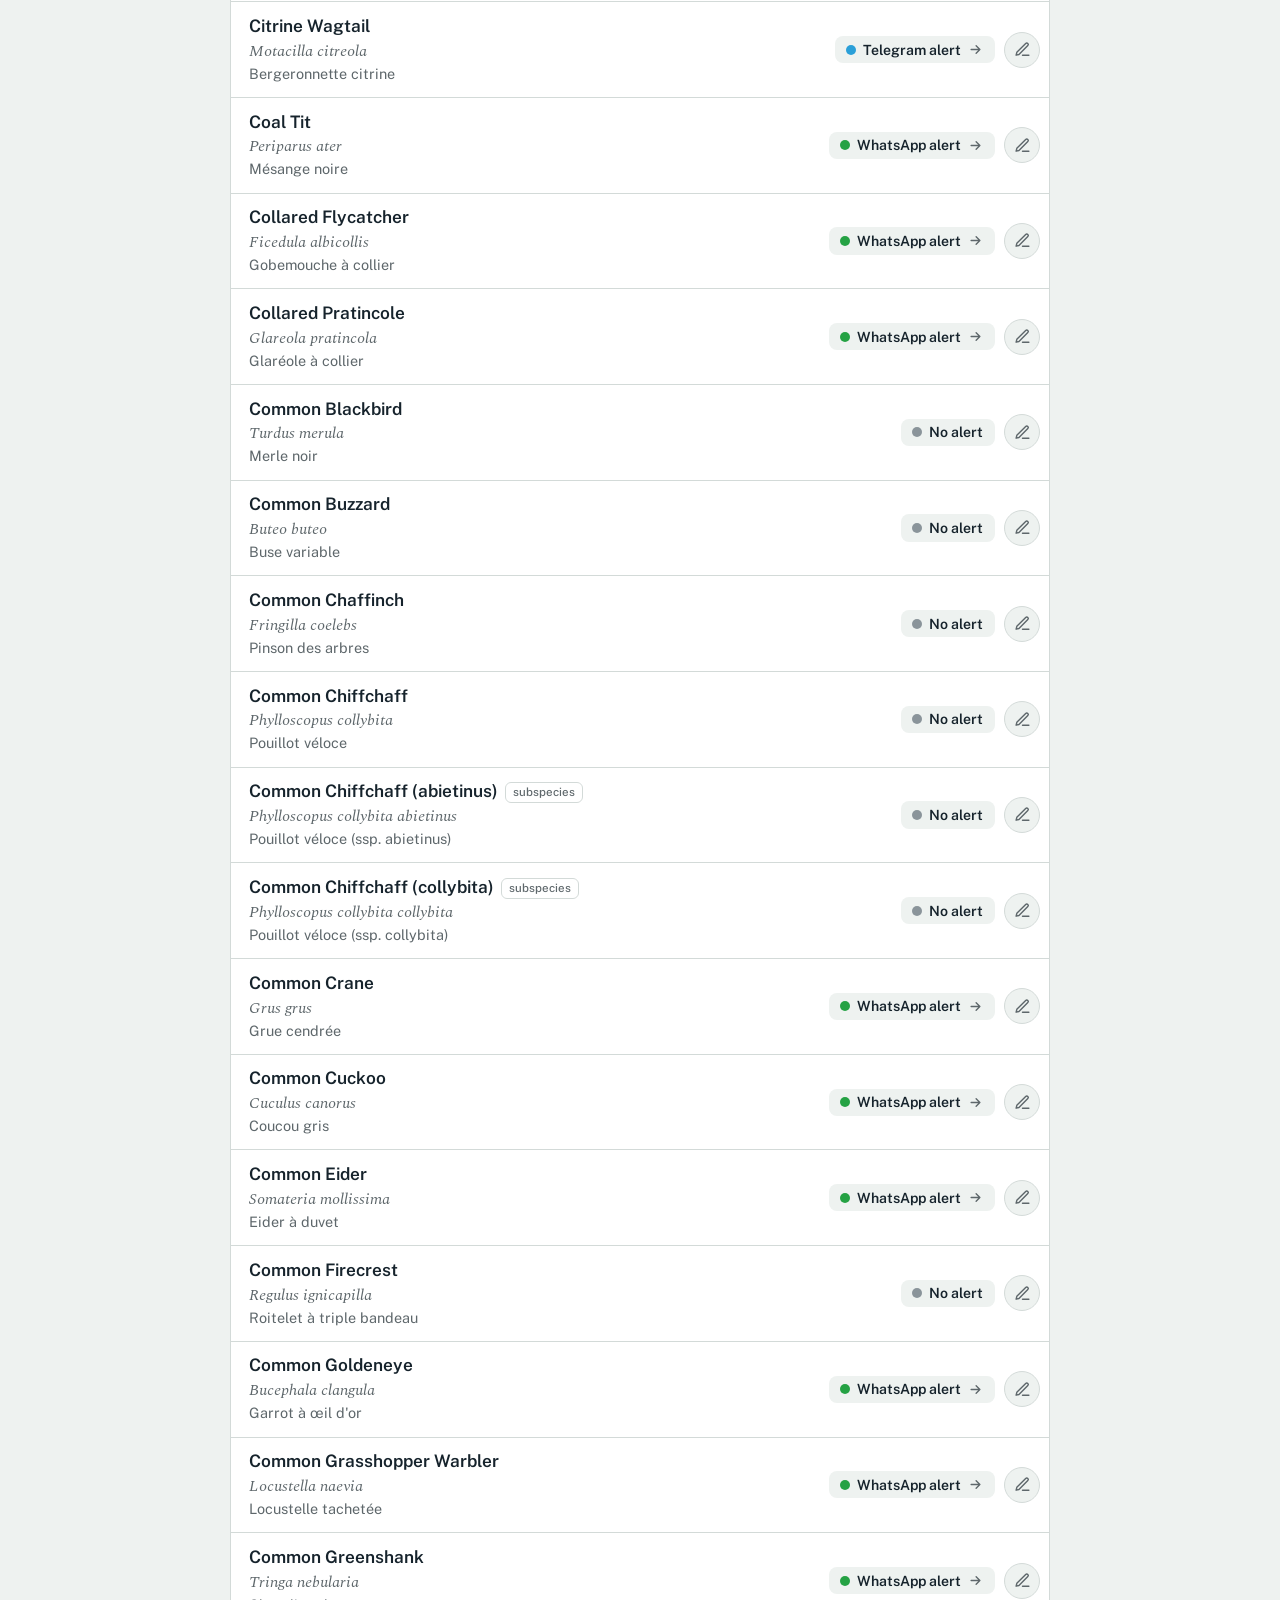
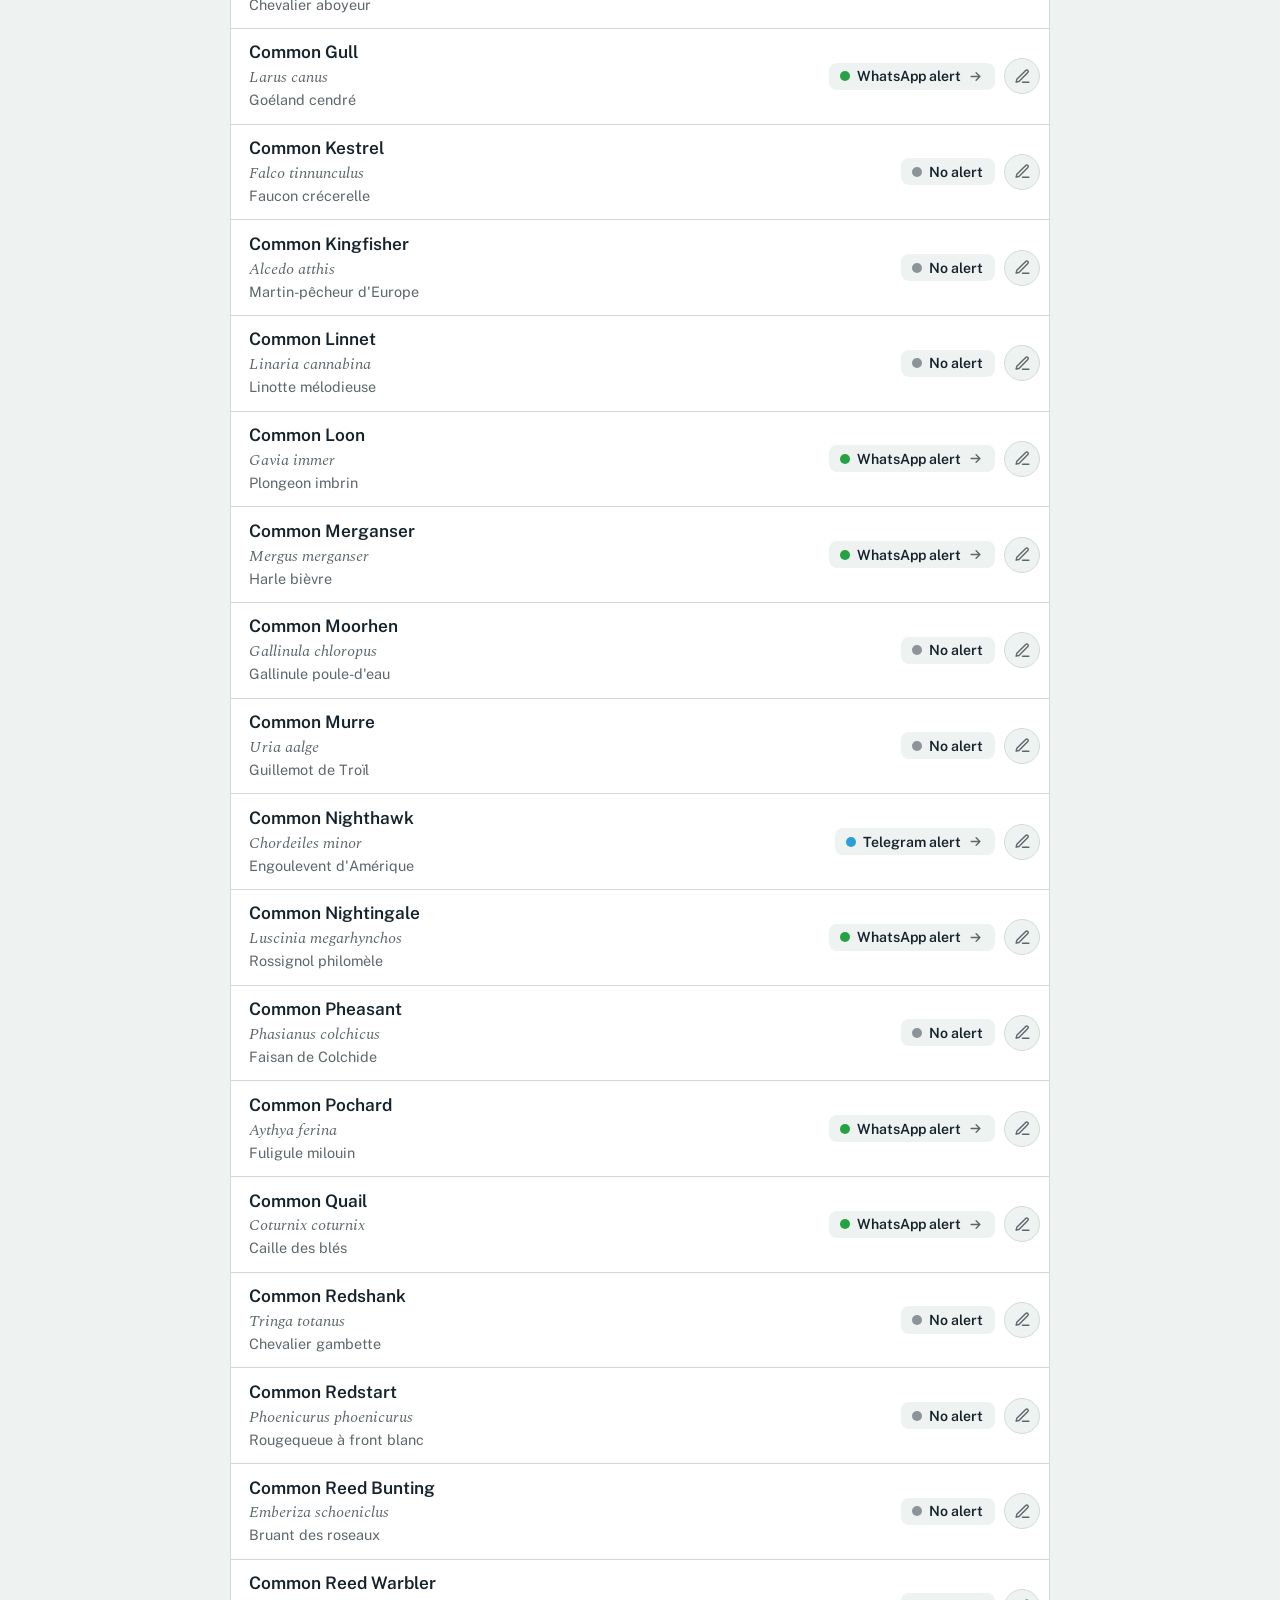
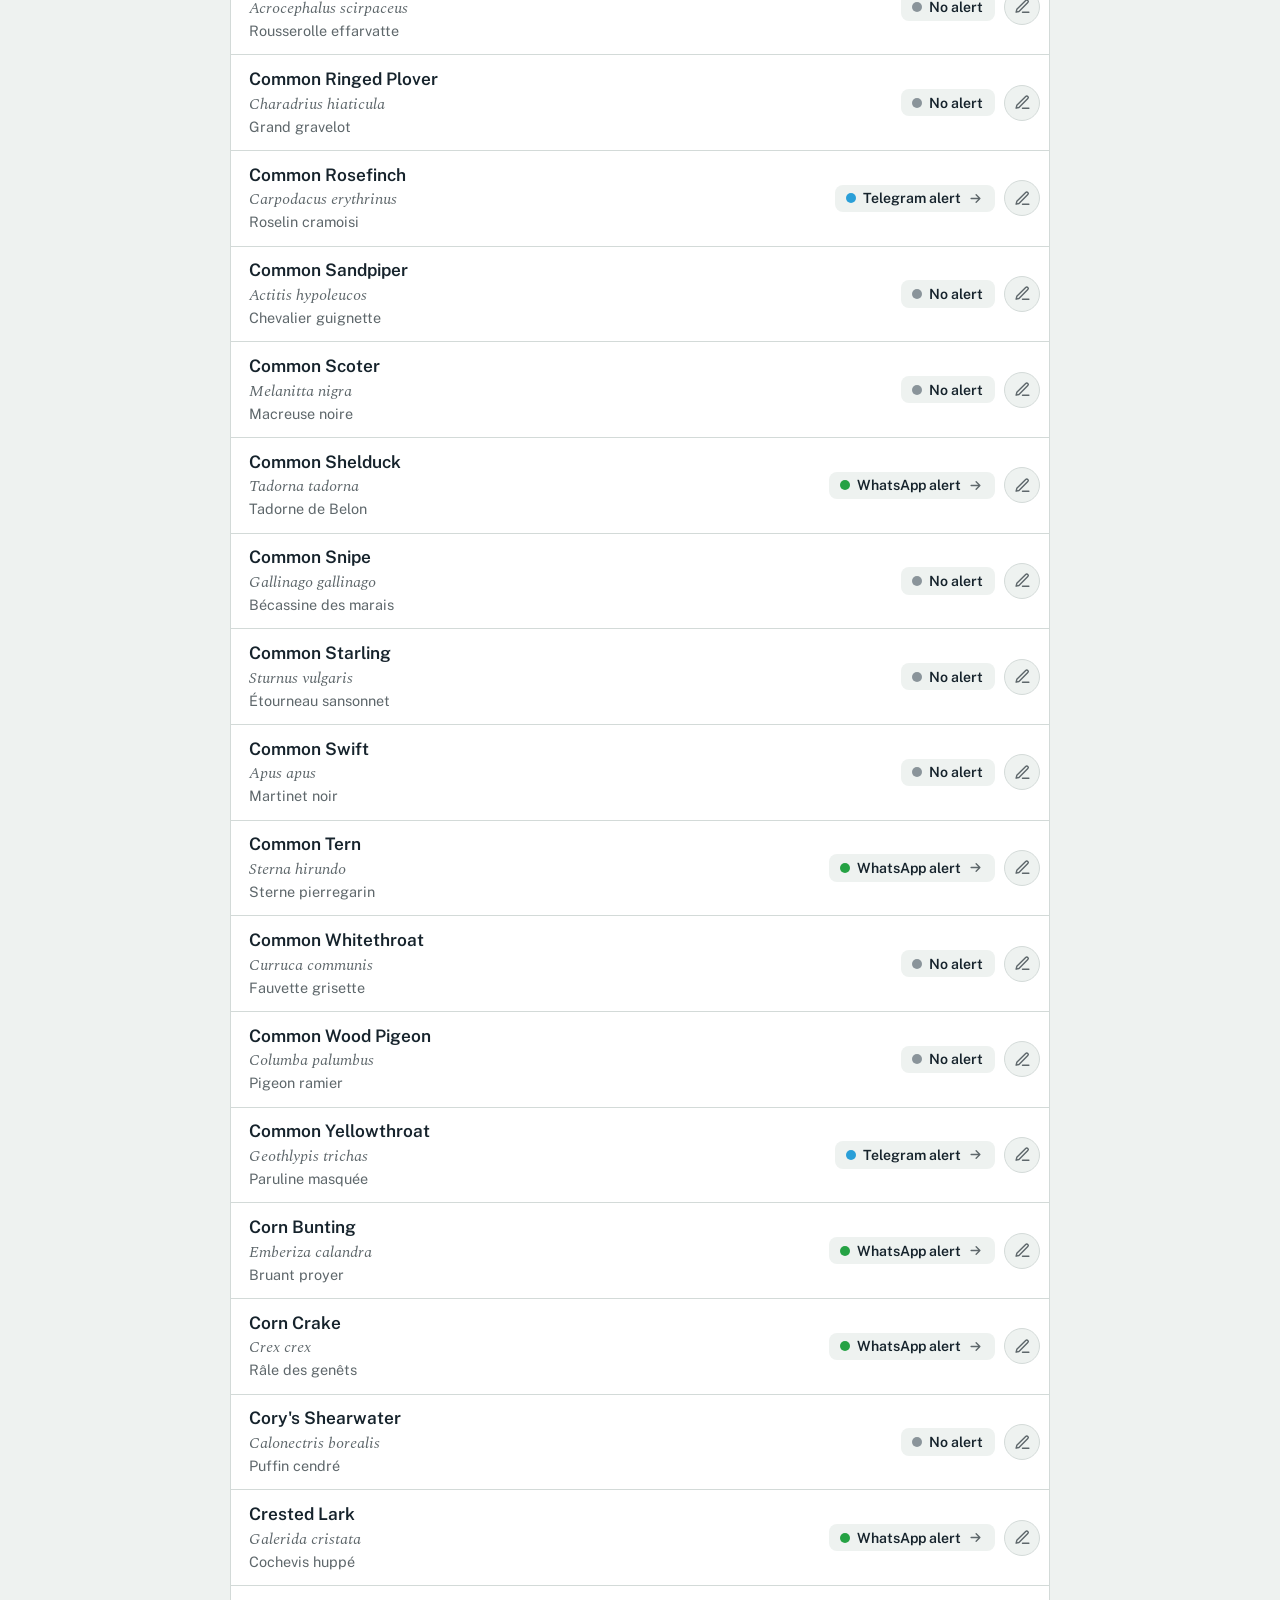
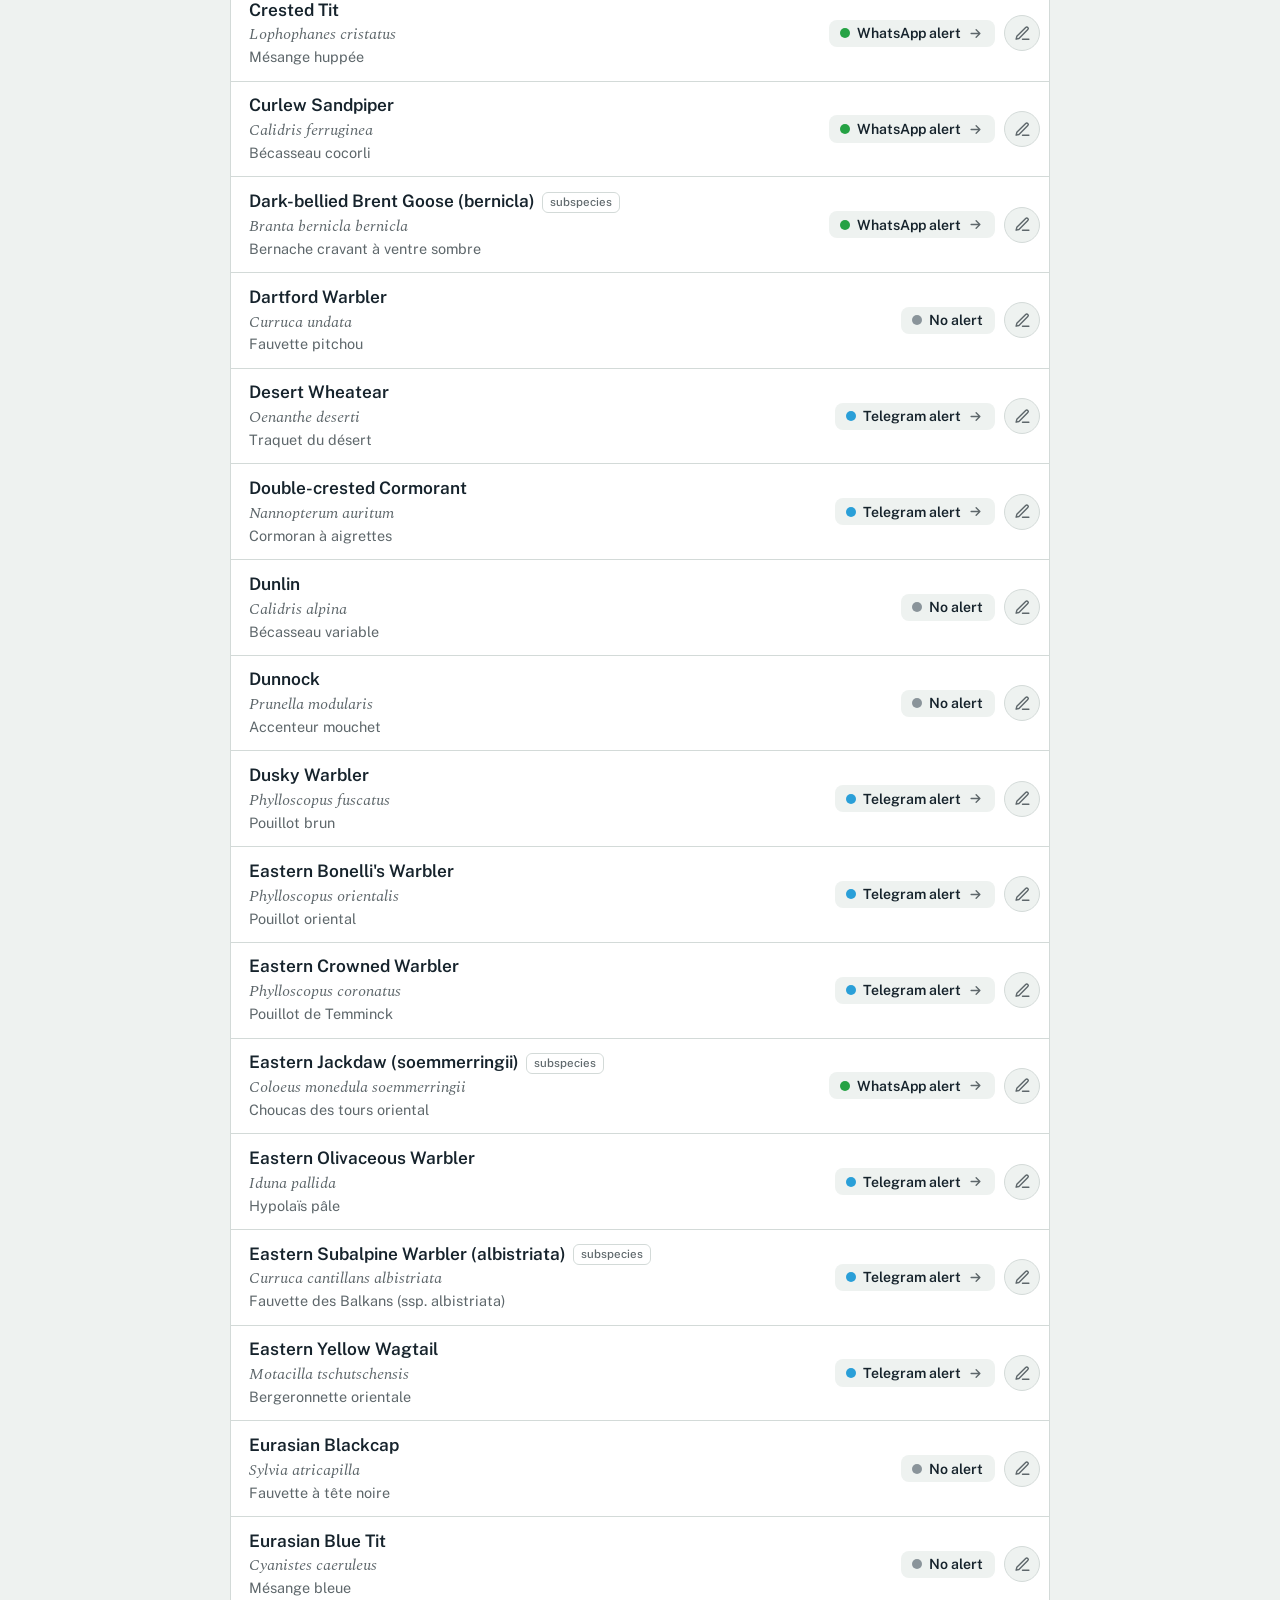
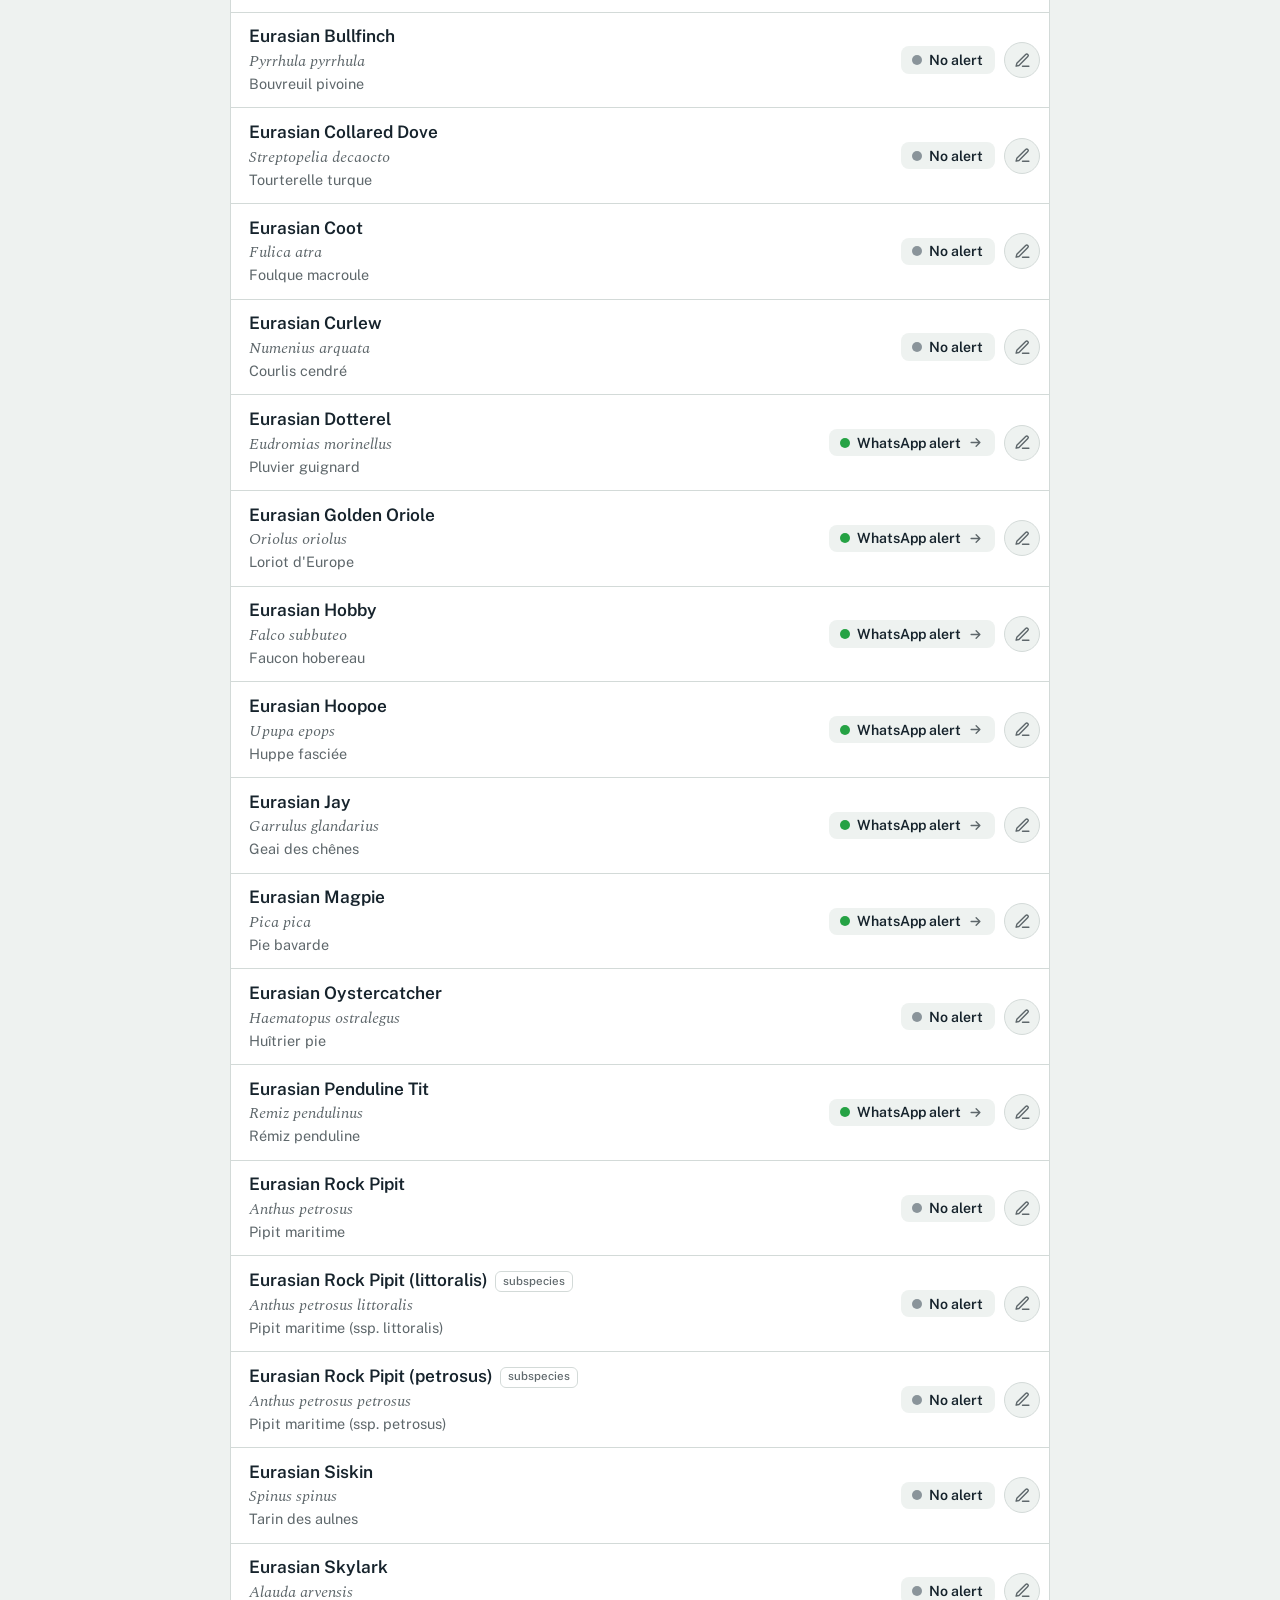
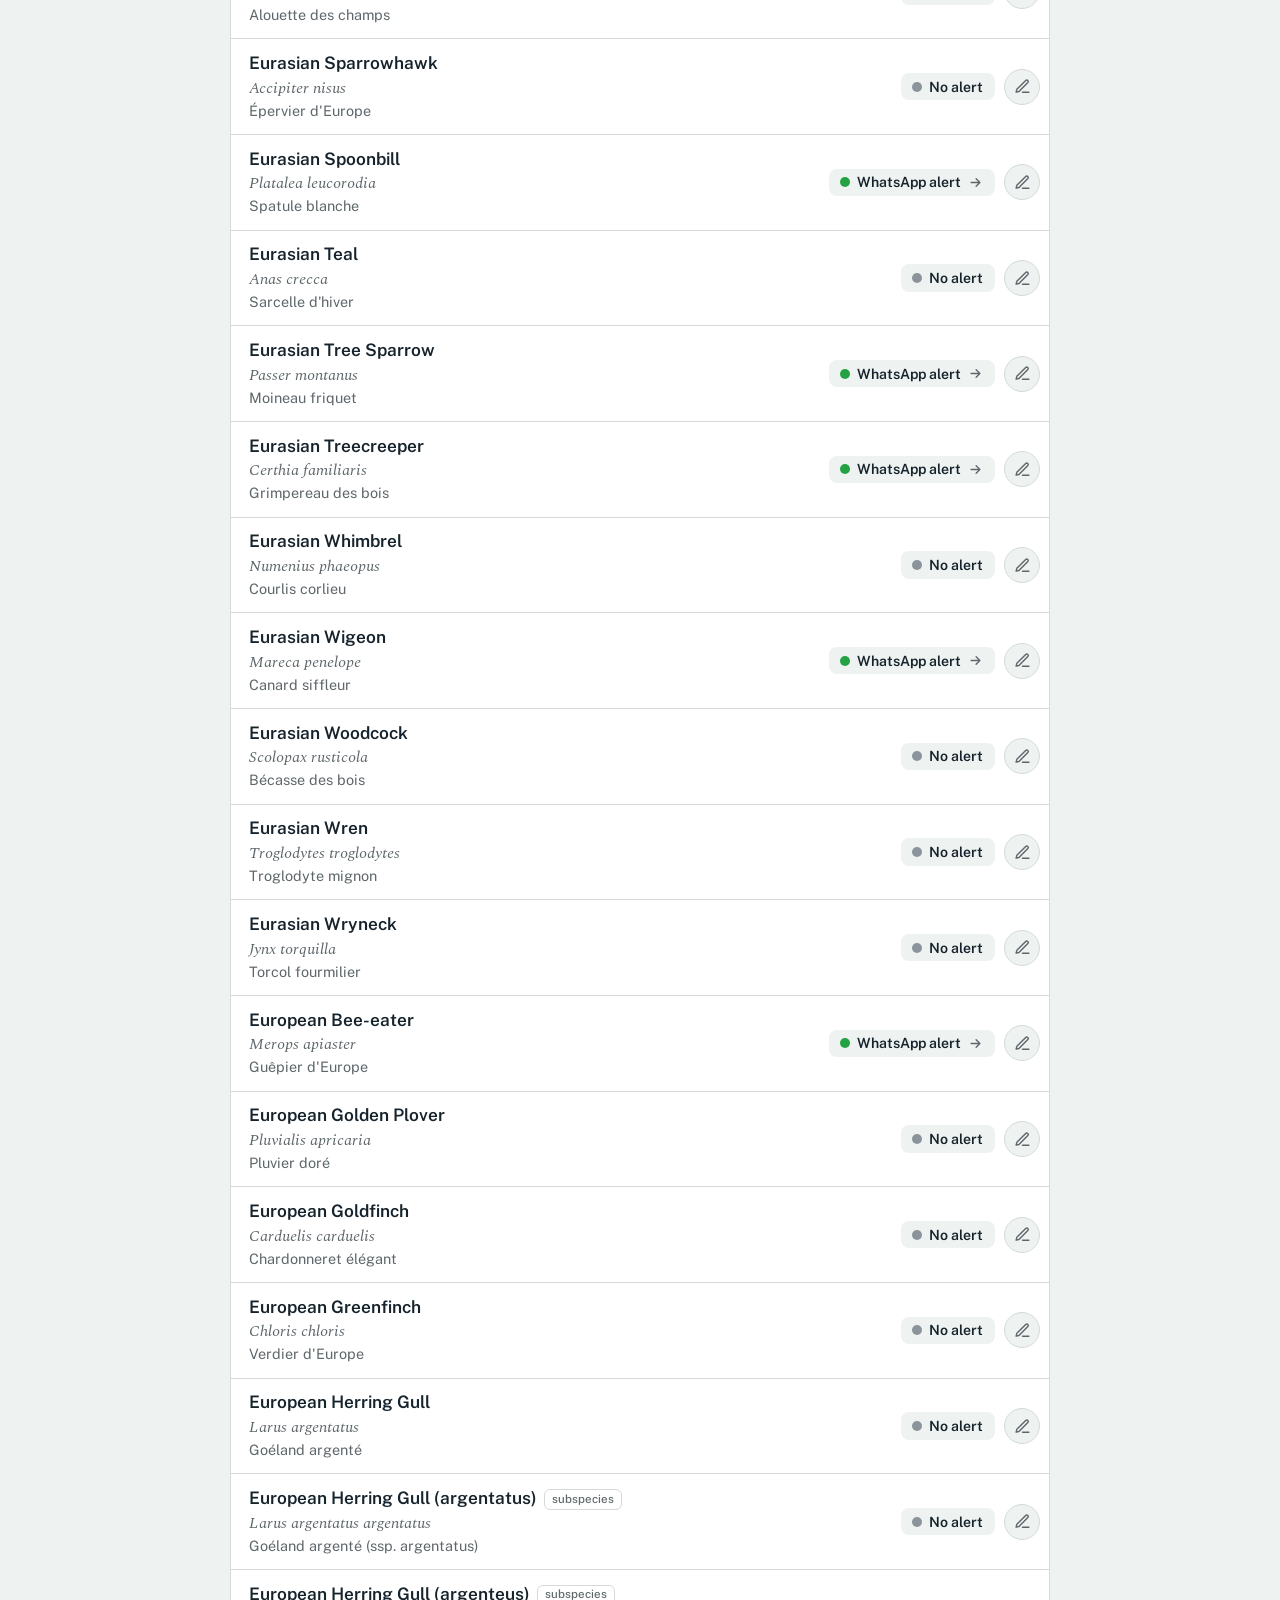
==== commit 5cb3c124: "Le phare de l'appli sur toutes les pages (éditeur, historique) — v6.7 - js/phare.js et css/phare.css" ====
--- a/index.html
+++ b/index.html
@@ -3,7 +3,7 @@
 <head>
 <meta charset="utf-8">
 <!-- Sécurité : seules les ressources de l'appli (et la météo Open-Meteo) sont autorisées -->
-<meta http-equiv="Content-Security-Policy" content="default-src 'self'; script-src 'self'; style-src 'self' 'unsafe-inline'; img-src 'self' data: blob: https://raw.githubusercontent.com; font-src 'self'; connect-src 'self' https://api.open-meteo.com; manifest-src 'self'; worker-src 'self'; object-src 'none'; base-uri 'none'; form-action 'none'">
+<meta http-equiv="Content-Security-Policy" content="default-src 'self'; script-src 'self'; style-src 'self' 'unsafe-inline'; img-src 'self' data: blob:; font-src 'self'; connect-src 'self' https://api.open-meteo.com; manifest-src 'self'; worker-src 'self'; object-src 'none'; base-uri 'none'; form-action 'none'">
 <meta name="viewport" content="width=device-width, initial-scale=1, viewport-fit=cover, interactive-widget=resizes-content">
 <title>Oiseaux d'Ouessant · canal de diffusion</title>
 <meta name="description" content="Sur quel canal annoncer ton observation (Telegram, WhatsApp ou pas d'annonce), et où se trouve chaque lieu-dit de l'île.">
@@ -31,18 +31,13 @@
 <link rel="stylesheet" href="css/polices.css">
 <link rel="stylesheet" href="css/commun.css">
 <link rel="stylesheet" href="css/menu.css">
+<link rel="stylesheet" href="css/phare.css">
 <link rel="stylesheet" href="css/appli.css">
 
 </head>
 <body>
 <div class="wrap">
   <header>
-    <div class="phare-wrap">
-      <button type="button" class="phare-btn" id="phareBtn" aria-expanded="false" aria-controls="pharePanel" aria-label="Météo et canaux" title="Météo et canaux"><img class="phare" src="phare_creach.svg" alt="" width="56" height="131"><span class="wind-pill" id="windPill" hidden></span></button>
-      <div class="phare-tip" id="phareTip" role="note" hidden><p data-t="tipPhare">Touche le phare : météo et canaux</p><button type="button" id="phareTipOk" data-t="tipOk">OK</button></div>
-      <!-- panneau du phare : accroché sous le phare, avec une pointe qui part de la pastille de vent -->
-      <div id="pharePanel" class="phare-panel" hidden></div>
-    </div>
     <div class="intro">
       <h1 data-t="title">Oiseaux d'Ouessant</h1>
       <p class="lede">Tape le nom d'une espèce pour savoir sur quel canal annoncer ton observation.</p>
@@ -114,12 +109,12 @@
 </div>
 
 
-<script src="js/test-gps.js"></script>
 <script src="js/textes.js"></script>
 <script src="js/carte.js"></script>
 <script src="js/recherche.js"></script>
 <script src="js/version.js"></script>
 <script src="js/menu.js"></script>
+<script src="js/phare.js"></script>
 <script src="js/appli.js"></script>
 </body>
 </html>
--- a/css/phare.css
+++ b/css/phare.css
@@ -0,0 +1,87 @@
+/* Oiseaux d'Ouessant — le phare de l'en-tête, le même sur toutes les pages (appli, éditeur, historique), construit par js/phare.js :
+   bouton (allumé, ou éteint hors connexion), pastille de vent, panneau météo et « Quel canal ? », œuf de Pâques (5 touchers rapides). */
+.phare{flex:0 0 auto;width:56px;height:auto;align-self:flex-start;overflow:visible}
+.phare-btn{all:unset;flex:0 0 auto;align-self:flex-start;display:block;cursor:pointer;border-radius:8px;line-height:0;-webkit-tap-highlight-color:transparent}
+.phare-btn .phare{display:block;transition:transform .2s ease}
+.phare-btn:hover .phare{transform:translateY(-2px)}
+.phare-btn:active .phare{transform:scale(.96)}
+.phare-btn:focus-visible{outline:3px solid var(--heather);outline-offset:4px}
+.phare-btn[aria-expanded="true"] .phare{transform:translateY(-2px)}
+@media (prefers-reduced-motion:reduce){.phare-btn .phare{transition:none}}
+/* Phare : pastille de vent au pied (la toucher ouvre le panneau), bulle de première visite */
+.phare-wrap{position:relative;flex:0 0 auto;align-self:flex-start}
+.wind-pill{position:absolute;left:50%;bottom:-1.35rem;transform:translateX(-50%);display:inline-flex;align-items:center;gap:.25rem;white-space:nowrap;
+  padding:.12rem .5rem .12rem .4rem;border:1px solid var(--line);border-radius:999px;background:var(--paper);color:var(--ink);font:600 .72rem/1.4 var(--sans);box-shadow:0 1px 3px rgba(0,0,0,.12)}
+.wind-pill[hidden]{display:none}
+.wind-pill svg{color:var(--ocean-2);flex:0 0 auto}
+.phare-tip{position:absolute;left:-.2rem;top:calc(100% + 1.9rem);z-index:25;display:flex;align-items:center;gap:.7rem;width:max-content;max-width:min(18rem,calc(100vw - 2.5rem));
+  padding:.6rem .7rem .6rem .85rem;background:var(--ocean);color:var(--foam);border-radius:12px;box-shadow:0 8px 24px rgba(0,0,0,.25);font:500 .92rem/1.35 var(--sans)}
+.phare-tip[hidden]{display:none}
+.phare-tip::before{content:"";position:absolute;left:1.6rem;top:-6px;width:12px;height:12px;background:var(--ocean);transform:rotate(45deg)}
+.phare-tip p{margin:0}
+.phare-tip button{flex:0 0 auto;border:0;border-radius:8px;background:var(--foam);color:var(--ocean);font:700 .85rem var(--sans);padding:.35rem .7rem;cursor:pointer}
+.phare-tip button:focus-visible{outline:3px solid var(--heather);outline-offset:2px}
+/* Panneau du phare : météo + partage */
+/* fond légèrement teinté et bordure marquée : le panneau se détache des fiches d'espèces (même blanc / même bleu nuit sinon) */
+:root{--pp-bg:color-mix(in srgb,var(--ocean) 7%,var(--paper));--pp-line:color-mix(in srgb,var(--ocean) 40%,var(--line));--pp-shadow:0 12px 32px rgba(0,0,0,.24);--pp-day:var(--paper)}
+@media (prefers-color-scheme: dark){ :root:not([data-theme="light"]){--pp-bg:color-mix(in srgb,var(--ocean) 16%,var(--paper));--pp-line:color-mix(in srgb,var(--ocean) 55%,var(--line));--pp-shadow:0 12px 36px rgba(0,0,0,.65);--pp-day:var(--foam)} }
+:root[data-theme="dark"]{--pp-bg:color-mix(in srgb,var(--ocean) 16%,var(--paper));--pp-line:color-mix(in srgb,var(--ocean) 55%,var(--line));--pp-shadow:0 12px 36px rgba(0,0,0,.65);--pp-day:var(--foam)}
+/* accroché sous le phare (dans .phare-wrap) : sa pointe part de la pastille de vent, pour qu'on voie que c'est le phare qui l'ouvre */
+.phare-panel{position:absolute;left:0;top:calc(100% + 1.35rem + 13px);z-index:20;transform-origin:28px 0;width:min(23rem,calc(100vw - 2.5rem));max-height:calc(100vh - 7rem);overflow-y:auto;background:var(--pp-bg);
+  border:1px solid var(--pp-line);border-radius:14px;padding:1rem;box-shadow:var(--pp-shadow)}
+.phare-panel[hidden]{display:none}
+/* pointe du panneau (hors du panneau, qui défile et la couperait), centrée sous le phare et la pastille */
+.phare-wrap:has(.phare-btn[aria-expanded="true"])::after{content:"";position:absolute;z-index:21;left:calc(50% - 8px);top:calc(100% + 1.35rem + 13px - 8px);width:16px;height:16px;
+  background:var(--pp-bg);border:1px solid var(--pp-line);border-right:0;border-bottom:0;border-radius:3px 0 0 0;transform:rotate(45deg);pointer-events:none}
+/* phare ouvert : la pastille de vent s'allume, comme un onglet sélectionné */
+.phare-btn[aria-expanded="true"] .wind-pill{background:var(--ocean);border-color:var(--ocean);color:var(--foam)}
+.phare-btn[aria-expanded="true"] .wind-pill svg{color:var(--foam)}
+@media (prefers-reduced-motion:no-preference){
+  .phare-panel:not([hidden]){animation:phare-in .16s ease-out}
+  .phare-wrap:has(.phare-btn[aria-expanded="true"])::after{animation:phare-pointe .16s ease-out}
+  @keyframes phare-in{from{opacity:0;transform:translateY(-6px) scale(.97)}to{opacity:1;transform:none}}
+  @keyframes phare-pointe{from{opacity:0}to{opacity:1}}
+}
+.pp-h{margin:0 0 .5rem;font:700 1.05rem var(--serif);color:var(--ocean)}
+.pp-sec+.pp-sec{border-top:1px solid var(--line);margin-top:.9rem;padding-top:.9rem}
+.wind{display:flex;gap:.9rem;align-items:center}
+.wind-ar{flex:0 0 auto;width:64px;height:64px;border-radius:50%;border:2px solid var(--line);display:grid;place-items:center;position:relative;background:var(--foam)}
+.wind-ar svg{transition:transform .4s ease}
+.wind-ar .ile{position:absolute;inset:0;margin:auto;width:52px;height:auto;transition:none;fill:color-mix(in srgb,var(--line) 85%,transparent);pointer-events:none}
+.wind-ar .n{position:absolute;top:1px;left:50%;transform:translateX(-50%);font:700 .6rem var(--sans);color:var(--granite)}
+.wind-main{font:600 1.05rem/1.3 var(--sans)}
+.wind-sub{color:var(--granite);font-size:.88rem}
+.days{display:grid;grid-template-columns:repeat(3,1fr);gap:.4rem;margin-top:.8rem}
+.day{background:var(--pp-day,var(--foam));border-radius:10px;padding:.45rem .35rem;text-align:center;font-size:.76rem;line-height:1.35}
+.day b{display:block;font-size:.82rem}
+.day .dw{display:flex;justify-content:center;align-items:center;gap:.2rem;font-weight:600;font-variant-numeric:tabular-nums;white-space:nowrap;font-size:.76rem}
+.pp-src{margin:.6rem 0 0;font-size:.75rem;color:var(--granite)}
+@media (max-width:420px){ .day .dw svg{display:none} }
+.pp-src a{color:inherit}
+/* Œuf de Pâques : un oiseau traverse le faisceau */
+.phare-btn{position:relative;z-index:0}
+.egg-flyer{position:absolute;left:0;top:0;width:36px;height:auto;overflow:visible;pointer-events:none;color:var(--ink);fill:currentColor;opacity:0;will-change:transform}
+@media (prefers-color-scheme: dark){ :root:not([data-theme="light"]) .egg-flyer{filter:invert(.9)} }
+:root[data-theme="dark"] .egg-flyer{filter:invert(.9)}
+.egg-ferns{position:absolute;left:0;right:0;bottom:0;height:0;pointer-events:none;z-index:2}
+.ef{position:absolute;left:50%;margin-left:-14px;font-size:28px;line-height:1;transform-origin:50% 100%;opacity:0;filter:hue-rotate(var(--hue)) saturate(1.15);animation:fern-curtain 4s ease-in-out forwards}
+@keyframes fern-curtain{
+0%{opacity:0;transform:translate(var(--cx),8px) rotate(var(--cr)) scale(calc(.4 * var(--f)),.4)}
+12%{opacity:1;transform:translate(var(--cx),0) rotate(var(--cr)) scale(var(--f),1)}
+38%{opacity:1;transform:translate(var(--cx),0) rotate(var(--cr)) scale(var(--f),1)}
+64%{opacity:1;transform:translate(var(--ox),2px) rotate(var(--or)) scale(var(--f),1)}
+88%{opacity:1;transform:translate(var(--ox),2px) rotate(var(--or)) scale(var(--f),1)}
+100%{opacity:0;transform:translate(var(--ox),6px) rotate(var(--or)) scale(calc(.9 * var(--f)),.9)}}
+.egg-toast{position:fixed;left:50%;bottom:calc(1.2rem + env(safe-area-inset-bottom,0px));transform:translateX(-50%);z-index:60;max-width:calc(100% - 2rem);
+  background:var(--ink);color:var(--foam);padding:.7rem 1rem;border-radius:12px;font-size:.92rem;box-shadow:0 8px 24px rgba(0,0,0,.3)}
+/* mode sombre : liseré clair pour que les bandes noires se détachent du fond */
+@media (prefers-color-scheme: dark){ :root:not([data-theme="light"]) .phare{filter:drop-shadow(0 0 .7px rgba(220,230,234,.95)) drop-shadow(0 0 .7px rgba(220,230,234,.95))} }
+:root[data-theme="dark"] .phare{filter:drop-shadow(0 0 .7px rgba(220,230,234,.95)) drop-shadow(0 0 .7px rgba(220,230,234,.95))}
+.phare-btn.off .phare{opacity:.9}
+.pp-canaux{list-style:none;margin:.3rem 0 0;padding:0;display:grid;gap:.45rem;font-size:.92rem}
+.pp-canaux li{display:flex;gap:.55rem;align-items:baseline}
+.pp-canaux .dot{display:inline-block;width:10px;height:10px;border-radius:50%;flex:0 0 auto;transform:translateY(-1px)}
+.pp-rule{margin-top:.6rem;font-size:.88rem;font-weight:600}
+/* « Proposer une nouvelle règle » : lien du panneau (la classe .link n'existe pas dans les styles de l'éditeur ni de l'historique) */
+.phare-panel .link{background:none;border:0;padding:0;color:var(--ocean-2);text-decoration:underline;font-family:inherit;cursor:pointer}
+.phare-panel .link:focus-visible{outline:3px solid var(--heather);outline-offset:2px}
--- a/css/appli.css
+++ b/css/appli.css
@@ -5,85 +5,8 @@
 header{display:flex;gap:1rem;align-items:flex-start;padding:4.1rem 0 2.1rem}
 /* bloc de texte : au moins la hauteur du phare, texte calé en bas quand il est court */
 .intro{align-self:stretch;min-height:131px;min-width:0;flex:1 1 auto;display:flex;flex-direction:column;justify-content:flex-end}
-.phare{flex:0 0 auto;width:56px;height:auto;align-self:flex-start;overflow:visible}
-.phare-btn{all:unset;flex:0 0 auto;align-self:flex-start;display:block;cursor:pointer;border-radius:8px;line-height:0;-webkit-tap-highlight-color:transparent}
-.phare-btn .phare{display:block;transition:transform .2s ease}
-.phare-btn:hover .phare{transform:translateY(-2px)}
-.phare-btn:active .phare{transform:scale(.96)}
-.phare-btn:focus-visible{outline:3px solid var(--heather);outline-offset:4px}
-.phare-btn[aria-expanded="true"] .phare{transform:translateY(-2px)}
-@media (prefers-reduced-motion:reduce){.phare-btn .phare{transition:none}}
 /* Rangée du haut : bouton ☰ à gauche, FR / EN à droite (plus bas quand le repère « Mode admin » est affiché) */
 /* « Mode admin » : dans la rangée de FR / EN (voir .tools .admin-badge), l'en-tête ne bouge plus */
-/* Phare : pastille de vent au pied (la toucher ouvre le panneau), bulle de première visite */
-.phare-wrap{position:relative;flex:0 0 auto;align-self:flex-start}
-.wind-pill{position:absolute;left:50%;bottom:-1.35rem;transform:translateX(-50%);display:inline-flex;align-items:center;gap:.25rem;white-space:nowrap;
-  padding:.12rem .5rem .12rem .4rem;border:1px solid var(--line);border-radius:999px;background:var(--paper);color:var(--ink);font:600 .72rem/1.4 var(--sans);box-shadow:0 1px 3px rgba(0,0,0,.12)}
-.wind-pill[hidden]{display:none}
-.wind-pill svg{color:var(--ocean-2);flex:0 0 auto}
-.phare-tip{position:absolute;left:-.2rem;top:calc(100% + 1.9rem);z-index:25;display:flex;align-items:center;gap:.7rem;width:max-content;max-width:min(18rem,calc(100vw - 2.5rem));
-  padding:.6rem .7rem .6rem .85rem;background:var(--ocean);color:var(--foam);border-radius:12px;box-shadow:0 8px 24px rgba(0,0,0,.25);font:500 .92rem/1.35 var(--sans)}
-.phare-tip[hidden]{display:none}
-.phare-tip::before{content:"";position:absolute;left:1.6rem;top:-6px;width:12px;height:12px;background:var(--ocean);transform:rotate(45deg)}
-.phare-tip p{margin:0}
-.phare-tip button{flex:0 0 auto;border:0;border-radius:8px;background:var(--foam);color:var(--ocean);font:700 .85rem var(--sans);padding:.35rem .7rem;cursor:pointer}
-.phare-tip button:focus-visible{outline:3px solid var(--heather);outline-offset:2px}
-/* Panneau du phare : météo + partage */
-/* fond légèrement teinté et bordure marquée : le panneau se détache des fiches d'espèces (même blanc / même bleu nuit sinon) */
-:root{--pp-bg:color-mix(in srgb,var(--ocean) 7%,var(--paper));--pp-line:color-mix(in srgb,var(--ocean) 40%,var(--line));--pp-shadow:0 12px 32px rgba(0,0,0,.24);--pp-day:var(--paper)}
-@media (prefers-color-scheme: dark){ :root:not([data-theme="light"]){--pp-bg:color-mix(in srgb,var(--ocean) 16%,var(--paper));--pp-line:color-mix(in srgb,var(--ocean) 55%,var(--line));--pp-shadow:0 12px 36px rgba(0,0,0,.65);--pp-day:var(--foam)} }
-:root[data-theme="dark"]{--pp-bg:color-mix(in srgb,var(--ocean) 16%,var(--paper));--pp-line:color-mix(in srgb,var(--ocean) 55%,var(--line));--pp-shadow:0 12px 36px rgba(0,0,0,.65);--pp-day:var(--foam)}
-/* accroché sous le phare (dans .phare-wrap) : sa pointe part de la pastille de vent, pour qu'on voie que c'est le phare qui l'ouvre */
-.phare-panel{position:absolute;left:0;top:calc(100% + 1.35rem + 13px);z-index:20;transform-origin:28px 0;width:min(23rem,calc(100vw - 2.5rem));max-height:calc(100vh - 7rem);overflow-y:auto;background:var(--pp-bg);
-  border:1px solid var(--pp-line);border-radius:14px;padding:1rem;box-shadow:var(--pp-shadow)}
-.phare-panel[hidden]{display:none}
-/* pointe du panneau (hors du panneau, qui défile et la couperait), centrée sous le phare et la pastille */
-.phare-wrap:has(.phare-btn[aria-expanded="true"])::after{content:"";position:absolute;z-index:21;left:calc(50% - 8px);top:calc(100% + 1.35rem + 13px - 8px);width:16px;height:16px;
-  background:var(--pp-bg);border:1px solid var(--pp-line);border-right:0;border-bottom:0;border-radius:3px 0 0 0;transform:rotate(45deg);pointer-events:none}
-/* phare ouvert : la pastille de vent s'allume, comme un onglet sélectionné */
-.phare-btn[aria-expanded="true"] .wind-pill{background:var(--ocean);border-color:var(--ocean);color:var(--foam)}
-.phare-btn[aria-expanded="true"] .wind-pill svg{color:var(--foam)}
-@media (prefers-reduced-motion:no-preference){
-  .phare-panel:not([hidden]){animation:phare-in .16s ease-out}
-  .phare-wrap:has(.phare-btn[aria-expanded="true"])::after{animation:phare-pointe .16s ease-out}
-  @keyframes phare-in{from{opacity:0;transform:translateY(-6px) scale(.97)}to{opacity:1;transform:none}}
-  @keyframes phare-pointe{from{opacity:0}to{opacity:1}}
-}
-.pp-h{margin:0 0 .5rem;font:700 1.05rem var(--serif);color:var(--ocean)}
-.pp-sec+.pp-sec{border-top:1px solid var(--line);margin-top:.9rem;padding-top:.9rem}
-.wind{display:flex;gap:.9rem;align-items:center}
-.wind-ar{flex:0 0 auto;width:64px;height:64px;border-radius:50%;border:2px solid var(--line);display:grid;place-items:center;position:relative;background:var(--foam)}
-.wind-ar svg{transition:transform .4s ease}
-.wind-ar .ile{position:absolute;inset:0;margin:auto;width:52px;height:auto;transition:none;fill:color-mix(in srgb,var(--line) 85%,transparent);pointer-events:none}
-.wind-ar .n{position:absolute;top:1px;left:50%;transform:translateX(-50%);font:700 .6rem var(--sans);color:var(--granite)}
-.wind-main{font:600 1.05rem/1.3 var(--sans)}
-.wind-sub{color:var(--granite);font-size:.88rem}
-.days{display:grid;grid-template-columns:repeat(3,1fr);gap:.4rem;margin-top:.8rem}
-.day{background:var(--pp-day,var(--foam));border-radius:10px;padding:.45rem .35rem;text-align:center;font-size:.76rem;line-height:1.35}
-.day b{display:block;font-size:.82rem}
-.day .dw{display:flex;justify-content:center;align-items:center;gap:.2rem;font-weight:600;font-variant-numeric:tabular-nums;white-space:nowrap;font-size:.76rem}
-.pp-src{margin:.6rem 0 0;font-size:.75rem;color:var(--granite)}
-@media (max-width:420px){ .day .dw svg{display:none} }
-.pp-src a{color:inherit}
-/* Œuf de Pâques : un oiseau traverse le faisceau */
-.phare-btn{position:relative;z-index:0}
-.egg-flyer{position:absolute;left:0;top:0;width:36px;height:auto;overflow:visible;pointer-events:none;color:var(--ink);fill:currentColor;opacity:0;will-change:transform}
-@media (prefers-color-scheme: dark){ :root:not([data-theme="light"]) .egg-flyer{filter:invert(.9)} }
-:root[data-theme="dark"] .egg-flyer{filter:invert(.9)}
-.egg-ferns{position:absolute;left:0;right:0;bottom:0;height:0;pointer-events:none;z-index:2}
-.ef{position:absolute;left:50%;margin-left:-14px;font-size:28px;line-height:1;transform-origin:50% 100%;opacity:0;filter:hue-rotate(var(--hue)) saturate(1.15);animation:fern-curtain 4s ease-in-out forwards}
-@keyframes fern-curtain{
-0%{opacity:0;transform:translate(var(--cx),8px) rotate(var(--cr)) scale(calc(.4 * var(--f)),.4)}
-12%{opacity:1;transform:translate(var(--cx),0) rotate(var(--cr)) scale(var(--f),1)}
-38%{opacity:1;transform:translate(var(--cx),0) rotate(var(--cr)) scale(var(--f),1)}
-64%{opacity:1;transform:translate(var(--ox),2px) rotate(var(--or)) scale(var(--f),1)}
-88%{opacity:1;transform:translate(var(--ox),2px) rotate(var(--or)) scale(var(--f),1)}
-100%{opacity:0;transform:translate(var(--ox),6px) rotate(var(--or)) scale(calc(.9 * var(--f)),.9)}}
-.egg-toast{position:fixed;left:50%;bottom:calc(1.2rem + env(safe-area-inset-bottom,0px));transform:translateX(-50%);z-index:60;max-width:calc(100% - 2rem);
-  background:var(--ink);color:var(--foam);padding:.7rem 1rem;border-radius:12px;font-size:.92rem;box-shadow:0 8px 24px rgba(0,0,0,.3)}
-/* mode sombre : liseré clair pour que les bandes noires se détachent du fond */
-@media (prefers-color-scheme: dark){ :root:not([data-theme="light"]) .phare{filter:drop-shadow(0 0 .7px rgba(220,230,234,.95)) drop-shadow(0 0 .7px rgba(220,230,234,.95))} }
-:root[data-theme="dark"] .phare{filter:drop-shadow(0 0 .7px rgba(220,230,234,.95)) drop-shadow(0 0 .7px rgba(220,230,234,.95))}
 header{position:relative}
 .tools{position:absolute;top:.8rem;right:0;display:flex;gap:.4rem;align-items:center}
 .lang{display:flex;border:1px solid var(--line);border-radius:999px;overflow:hidden;background:var(--paper)}
@@ -283,7 +206,6 @@
 /* Liens vers l'éditeur (propositions) */
 a.sbtn{display:inline-block;text-decoration:none;text-align:center}
 .suggest{display:flex;flex-wrap:wrap;gap:.5rem}
-.phare-btn.off .phare{opacity:.9}
 /* Accès rapide par lettre : rail à droite des listes, dans la marge (doigt maintenu = on glisse d'une lettre à l'autre) */
 .az{position:fixed;z-index:6;top:50%;transform:translateY(-50%);right:max(1px,calc(50vw - 430px + 1px));display:flex;flex-direction:column;align-items:center;
   height:min(72vh,calc(var(--n,20) * 1.15rem));padding:.3rem 0;border-radius:10px;touch-action:none;user-select:none;-webkit-user-select:none;-webkit-tap-highlight-color:transparent}
@@ -304,10 +226,6 @@
   color:#fff;background:#1E8E4E;border:1px solid #1E8E4E}
 .astay a:hover{background:#17773F}
 .astay a:focus-visible{outline:3px solid var(--heather);outline-offset:2px}
-.pp-canaux{list-style:none;margin:.3rem 0 0;padding:0;display:grid;gap:.45rem;font-size:.92rem}
-.pp-canaux li{display:flex;gap:.55rem;align-items:baseline}
-.pp-canaux .dot{display:inline-block;width:10px;height:10px;border-radius:50%;flex:0 0 auto;transform:translateY(-1px)}
 .chip-rule{margin:.5rem 0 .2rem;padding:.35rem .7rem;border-left:3px solid var(--line);font-size:.86rem;color:var(--granite);line-height:1.4}
 .chip-rule[hidden]{display:none}
 .chip-rule b{color:var(--ink);font-weight:600}
-.pp-rule{margin-top:.6rem;font-size:.88rem;font-weight:600}
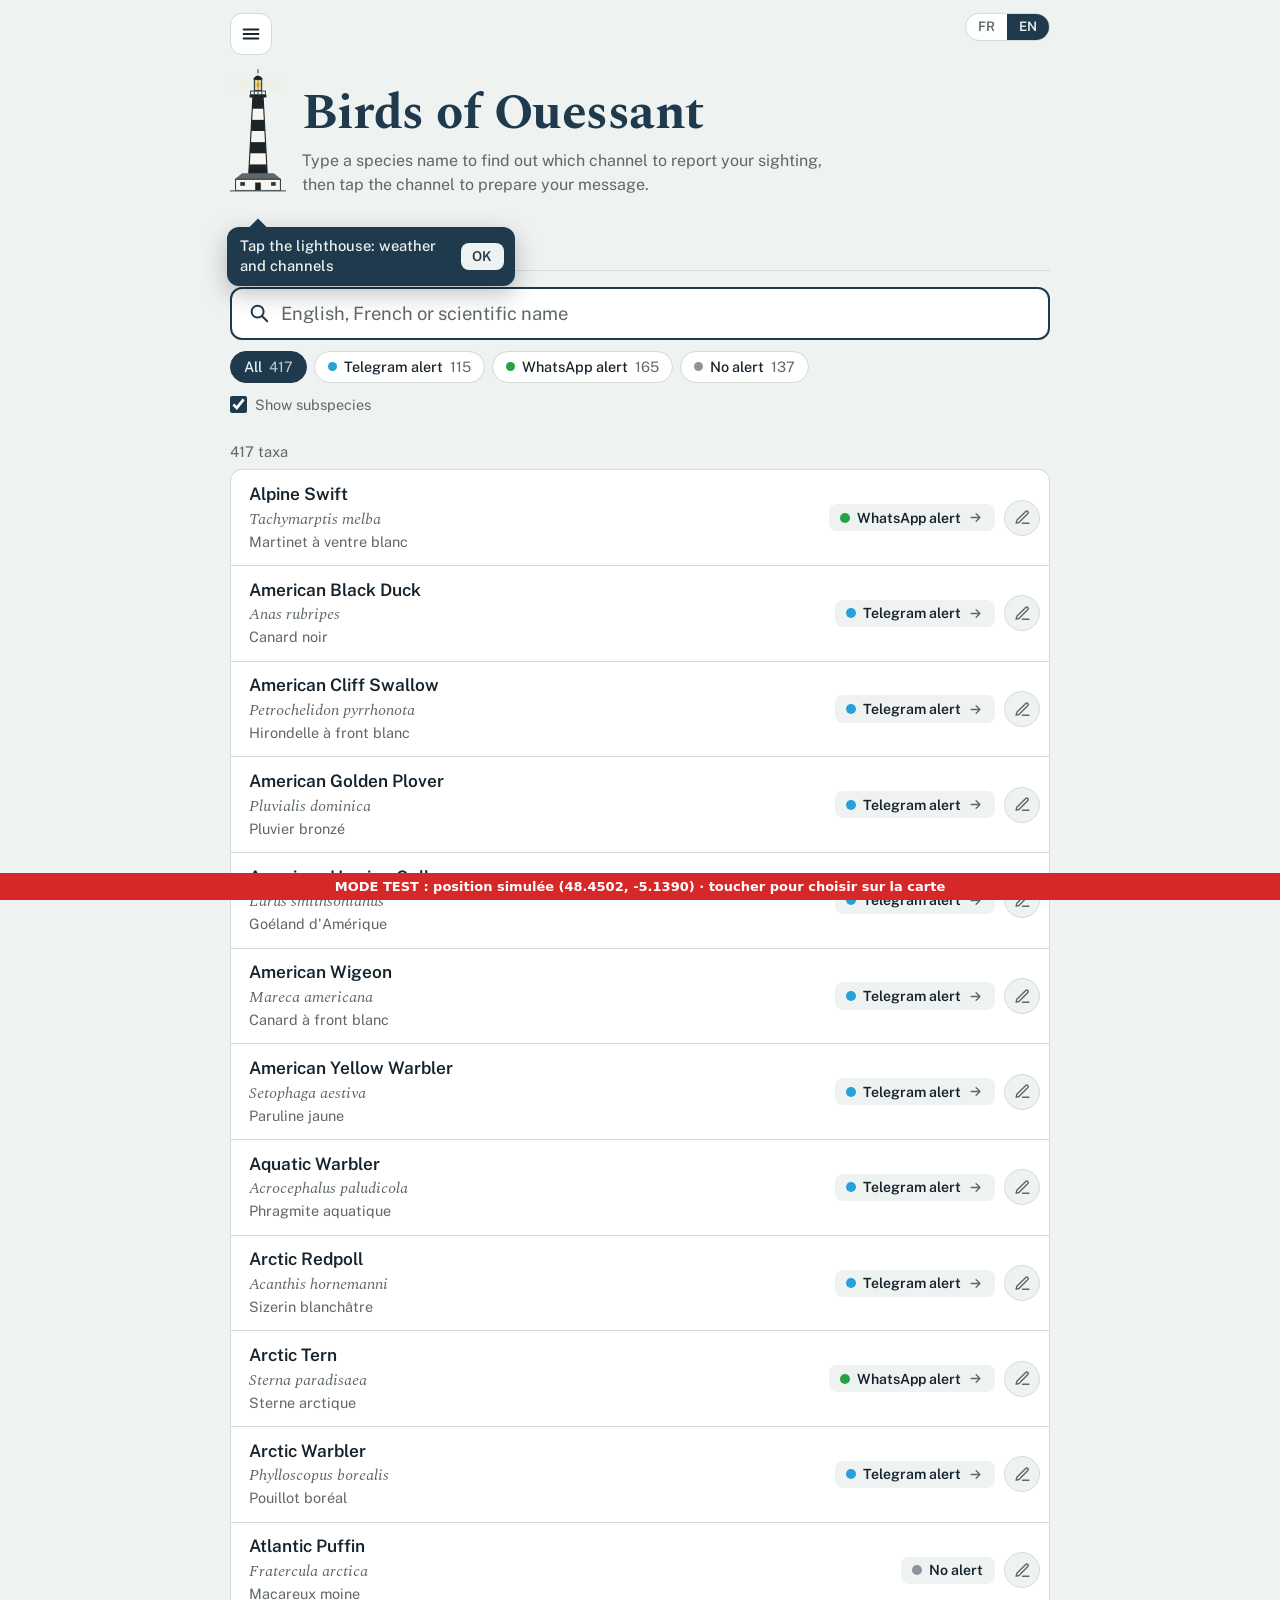
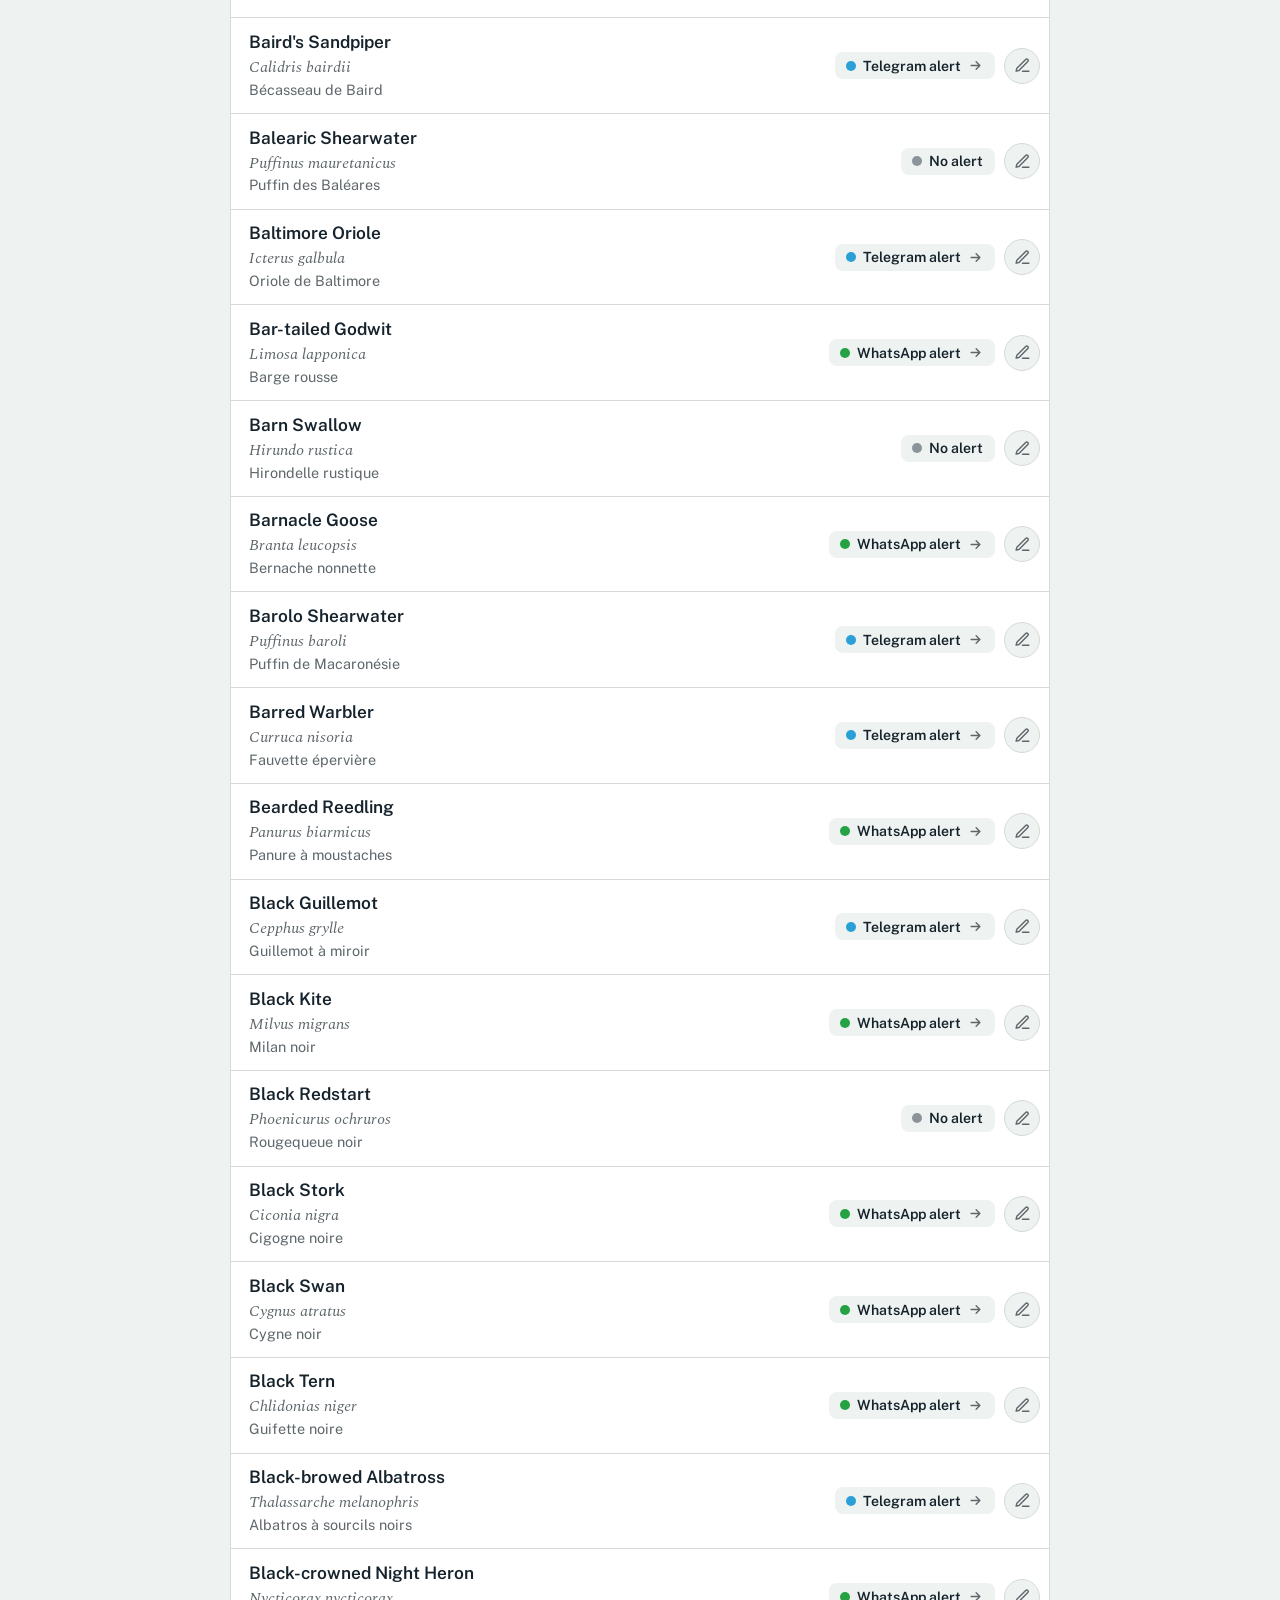
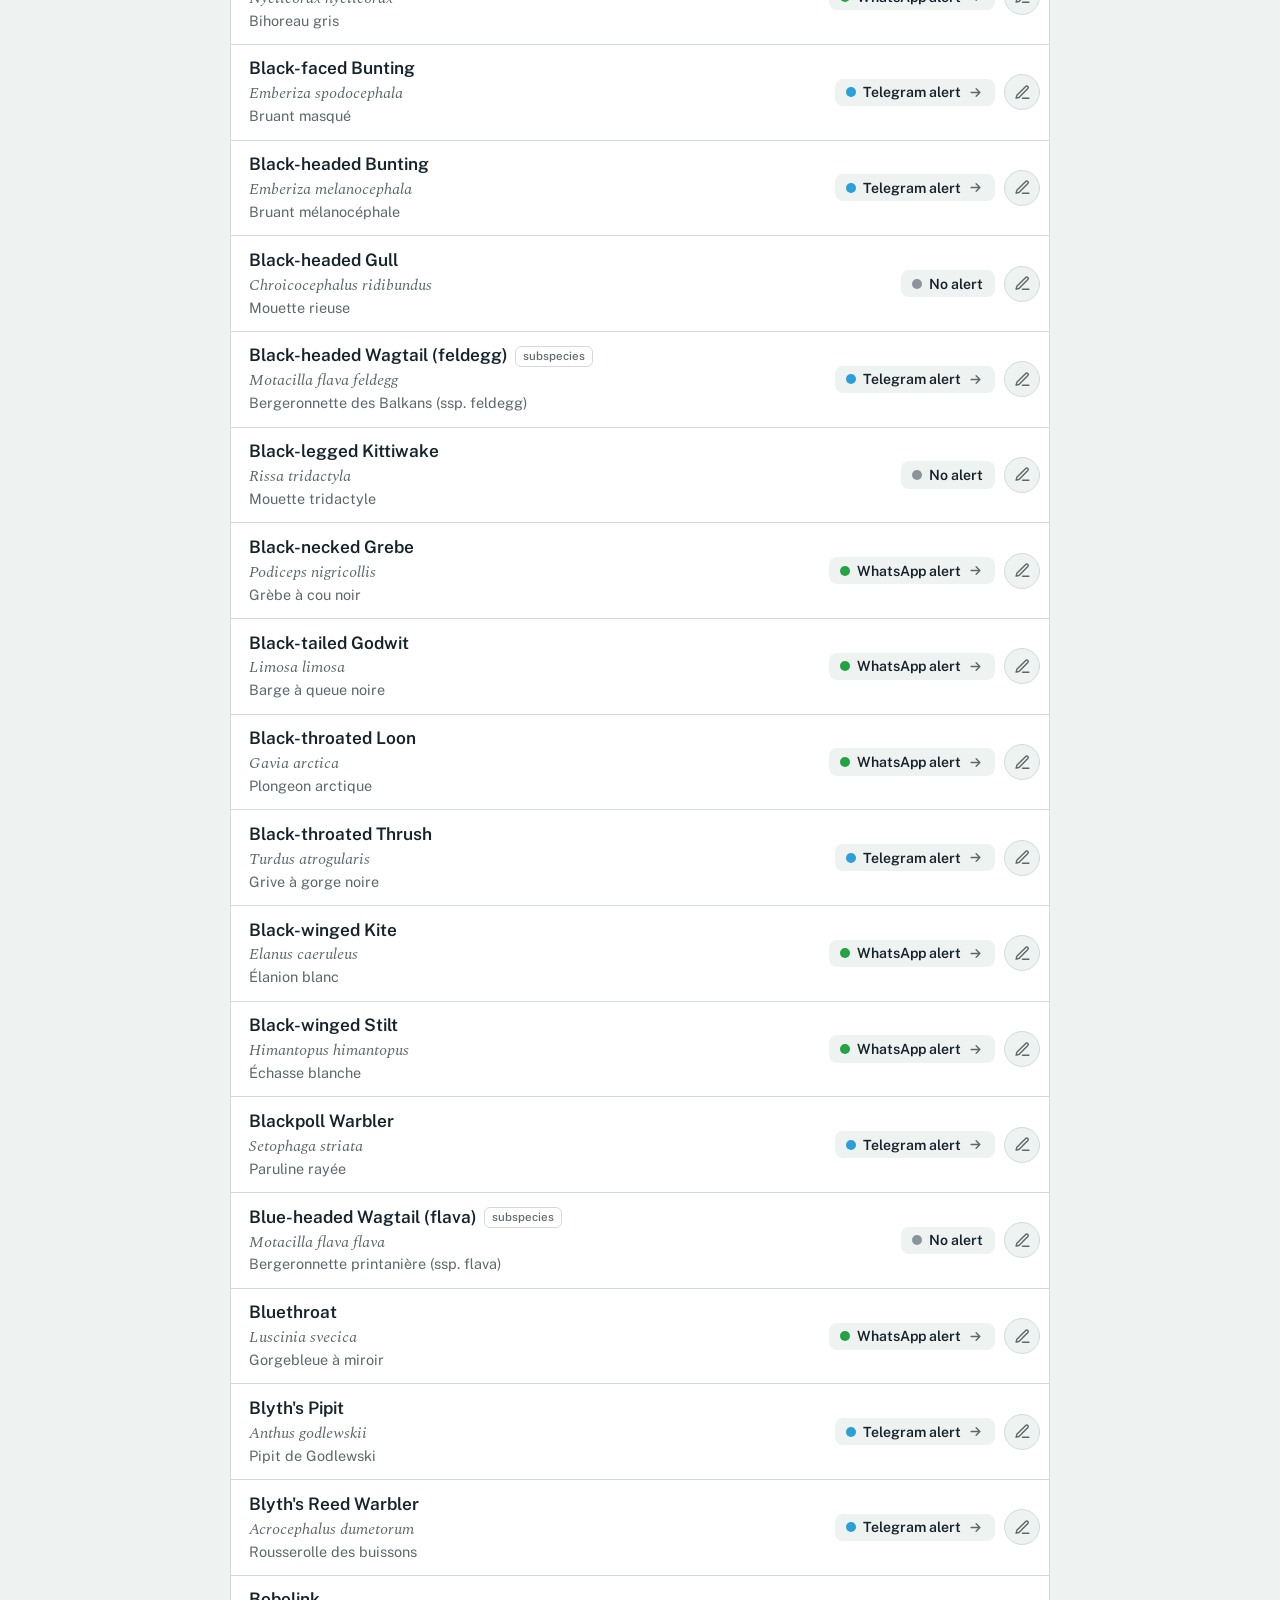
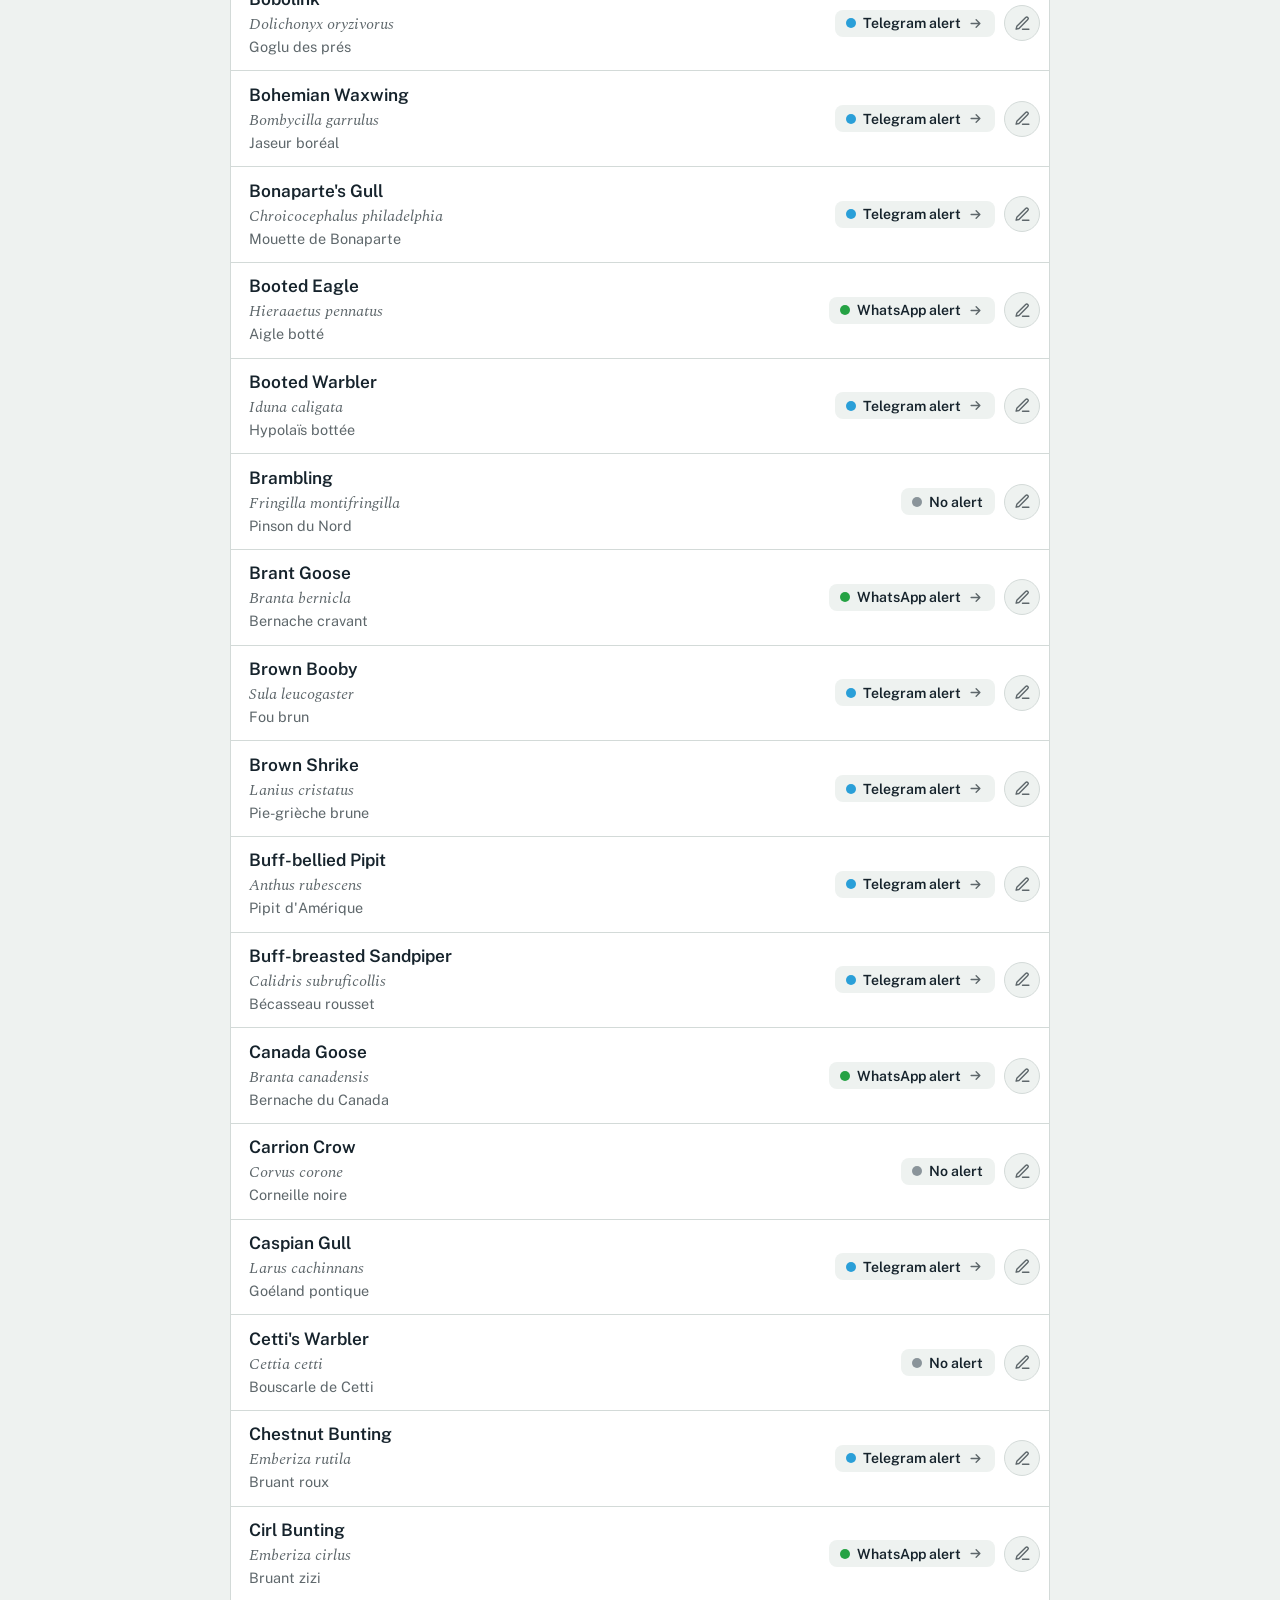
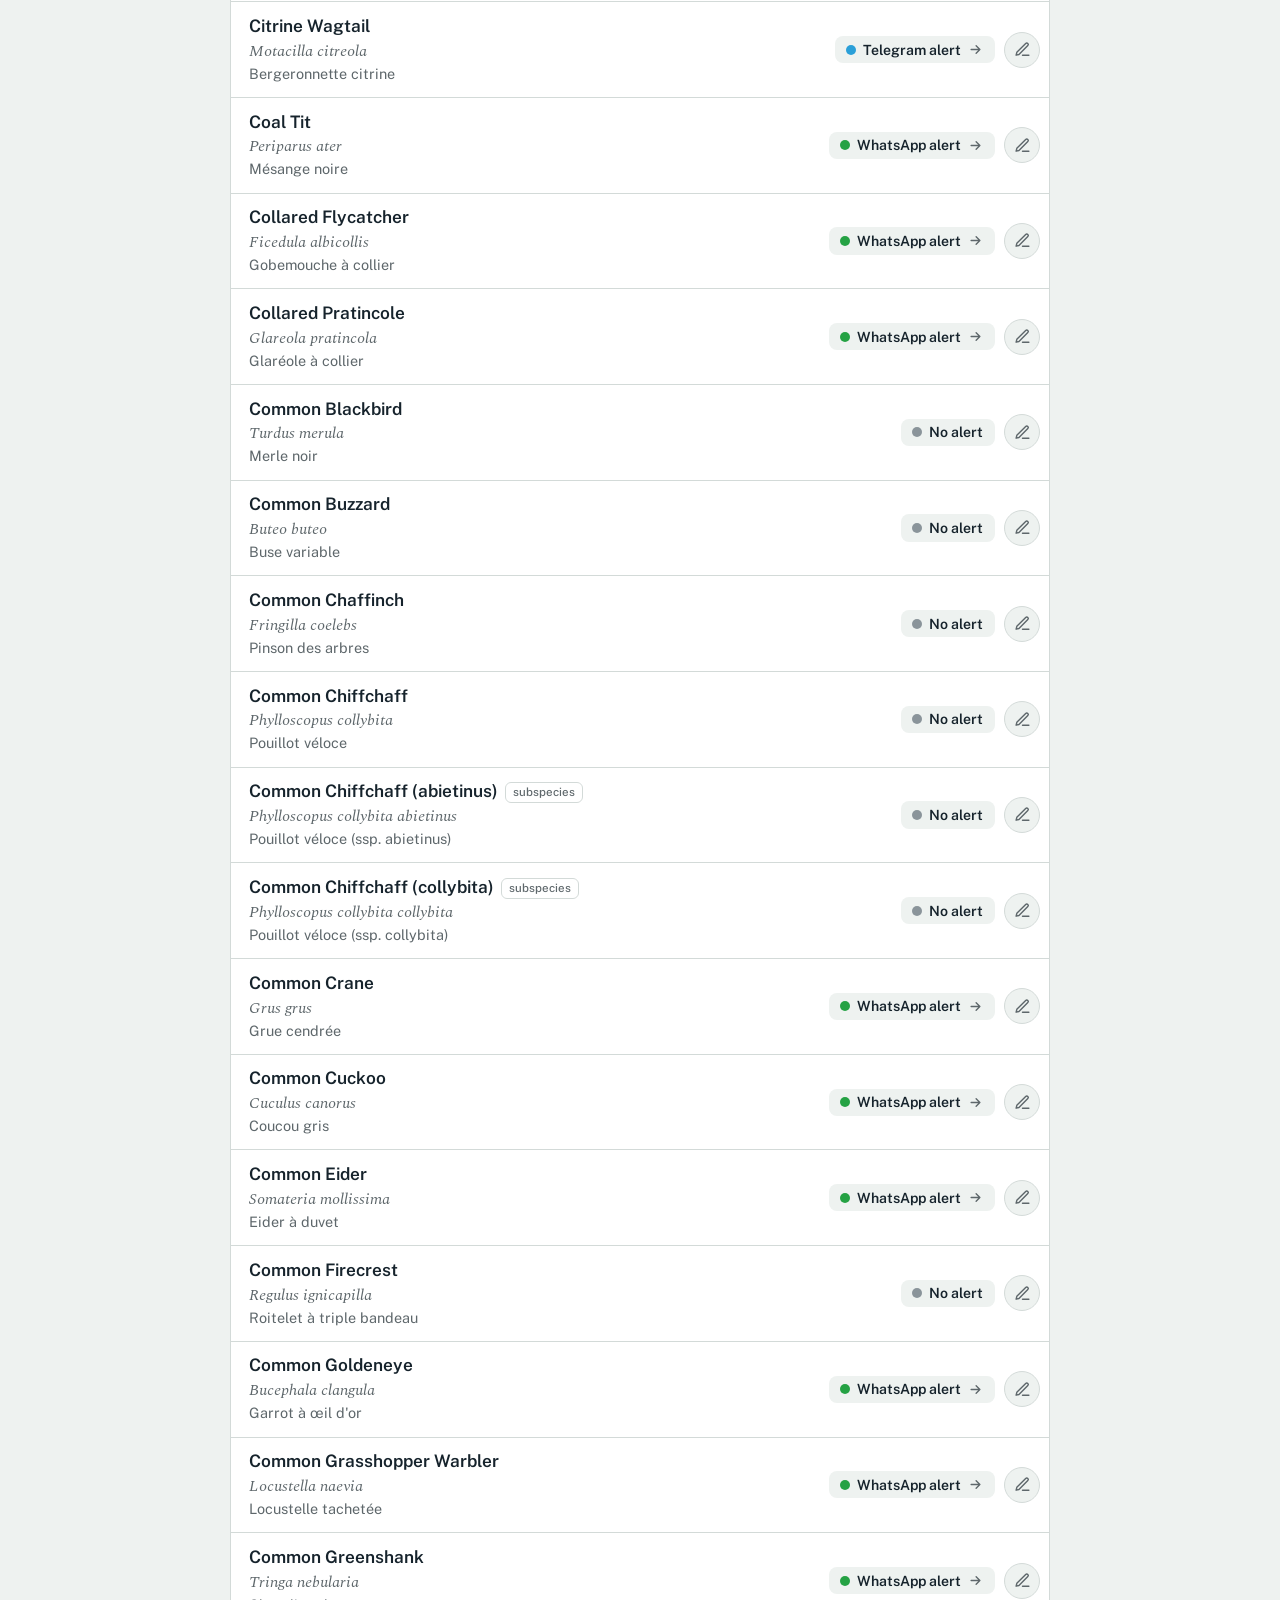
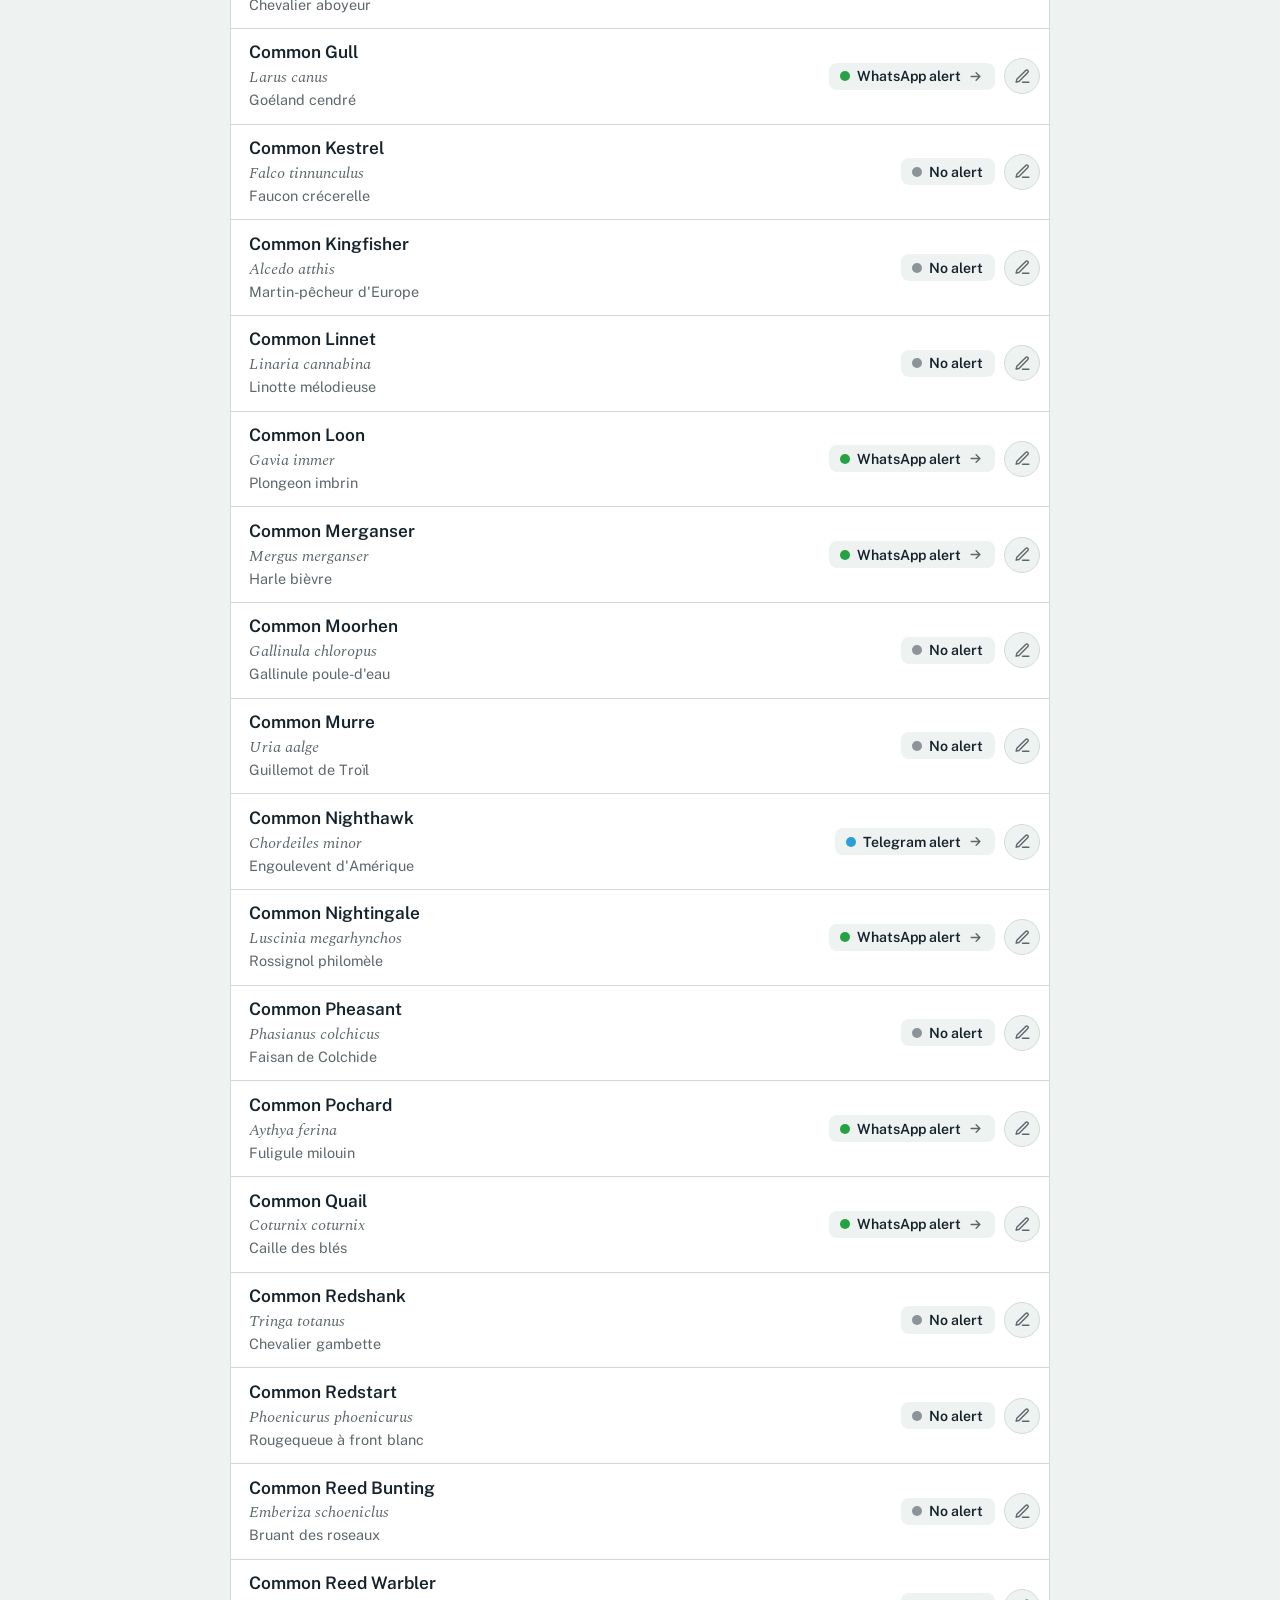
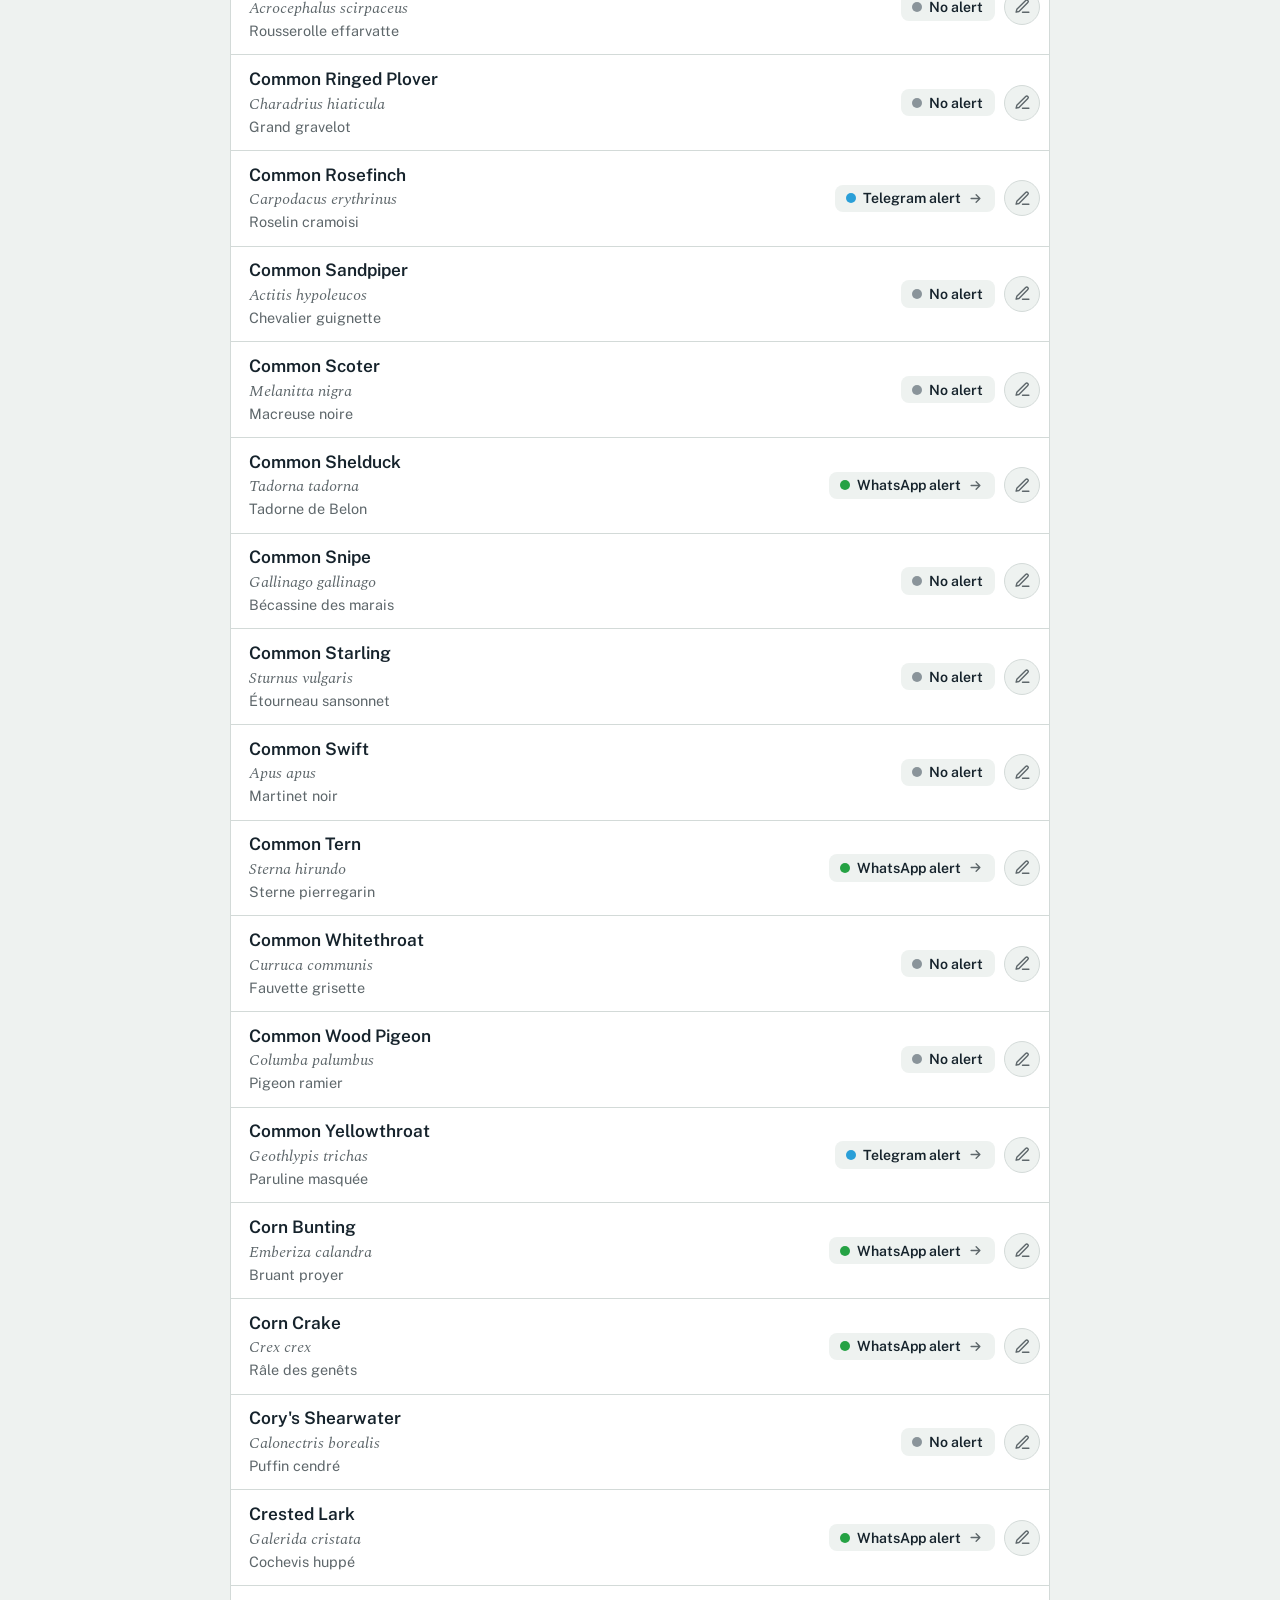
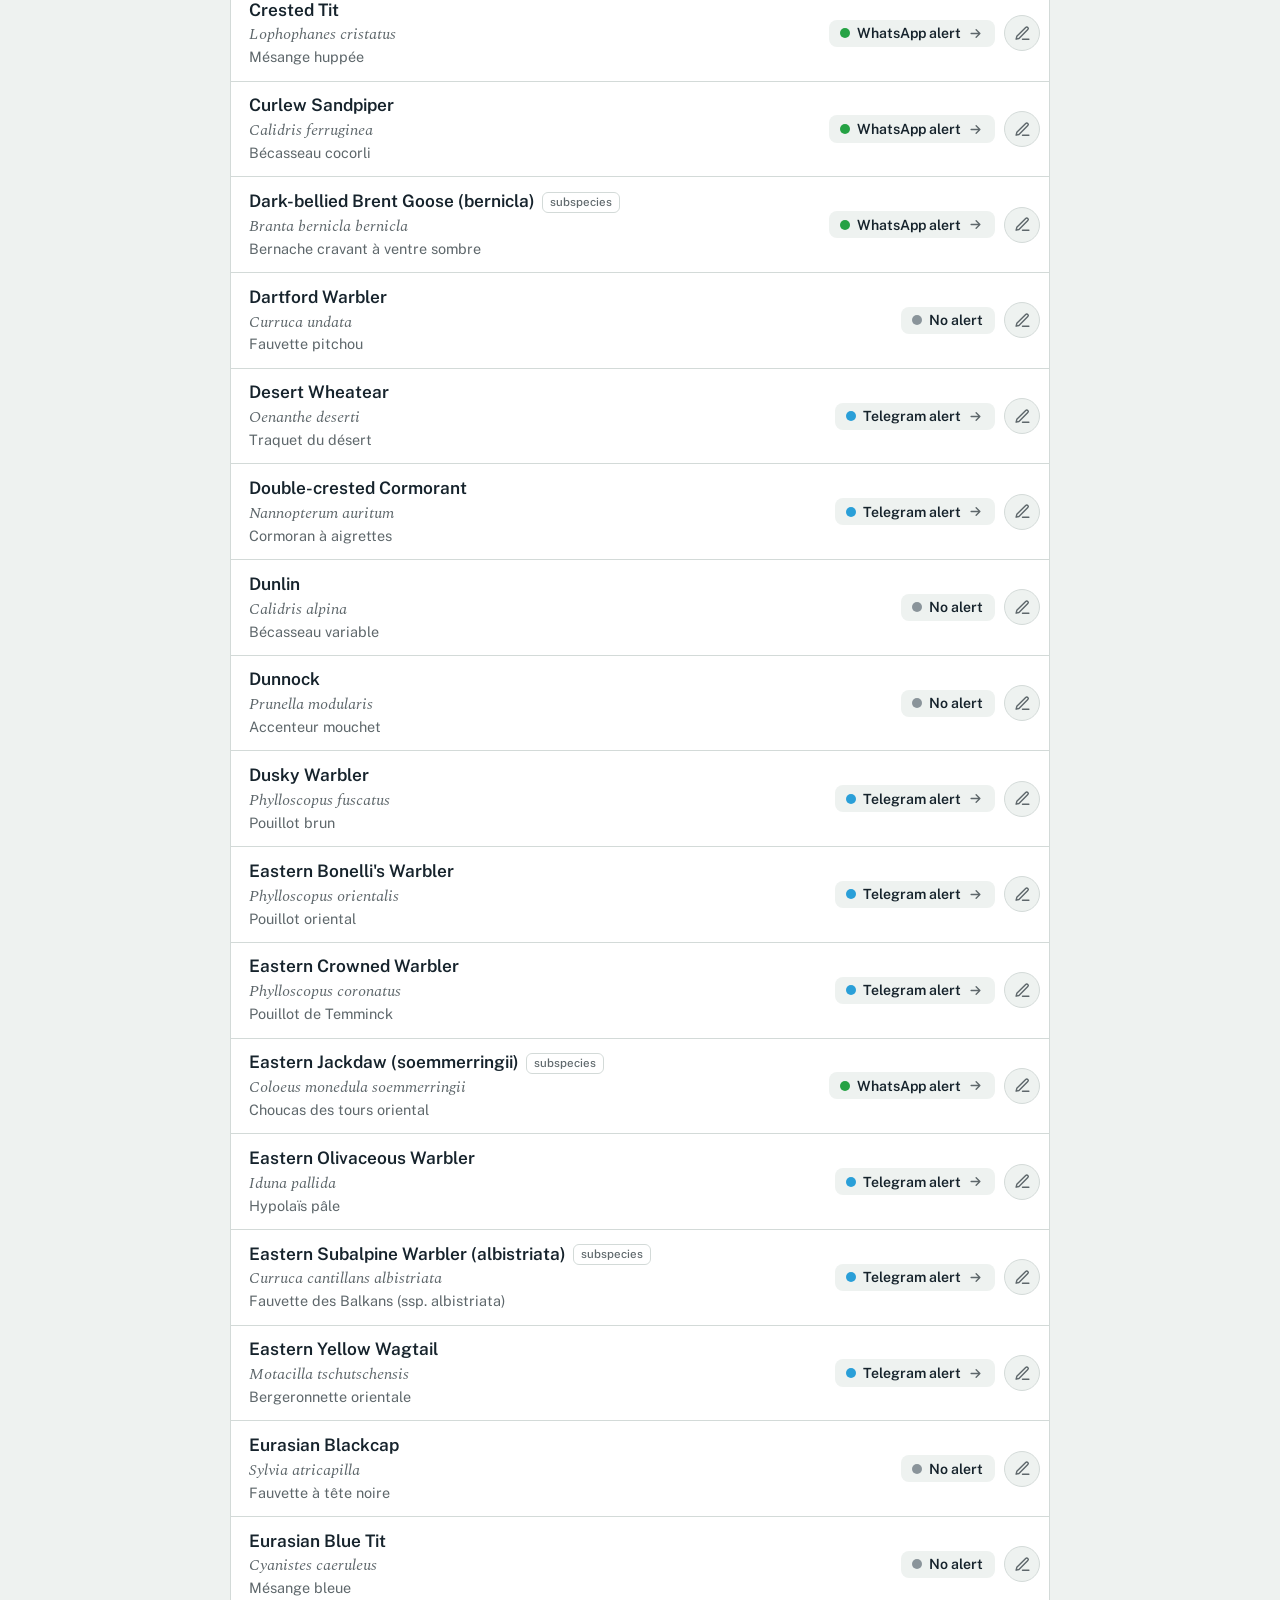
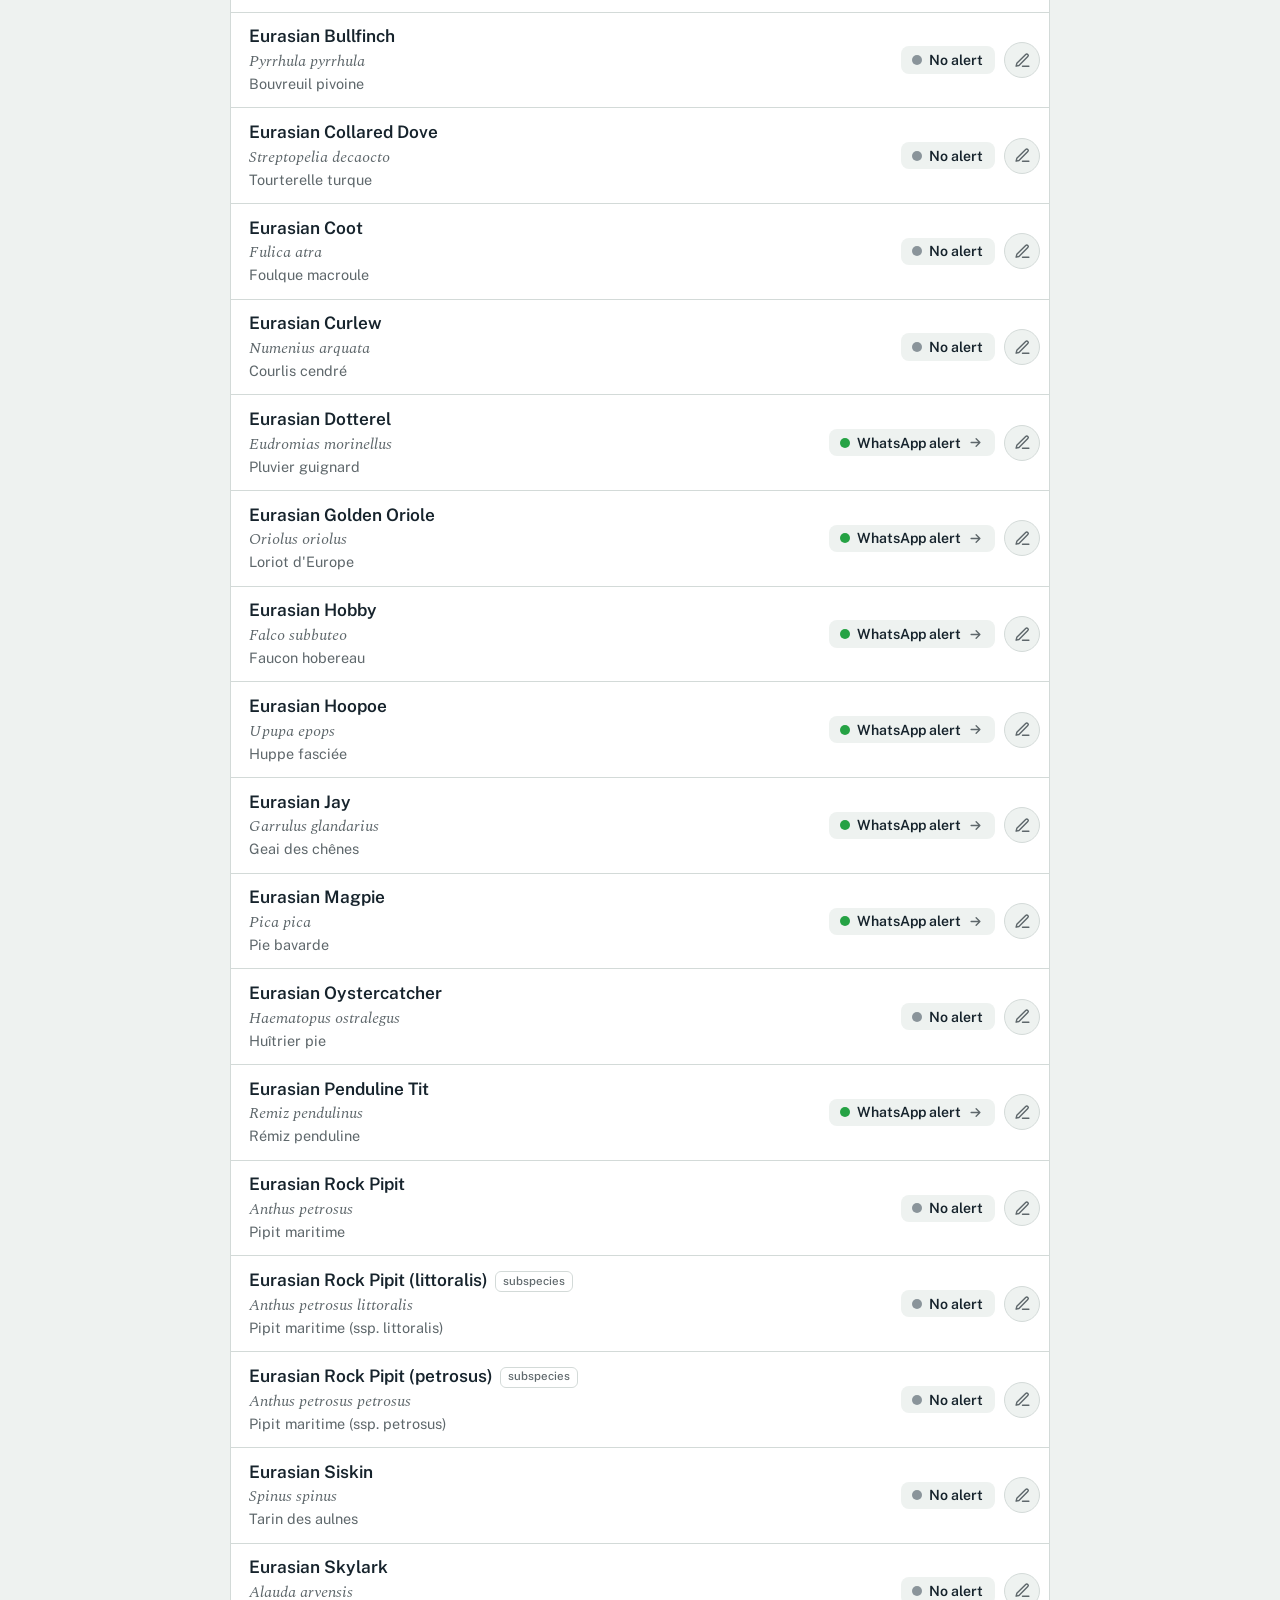
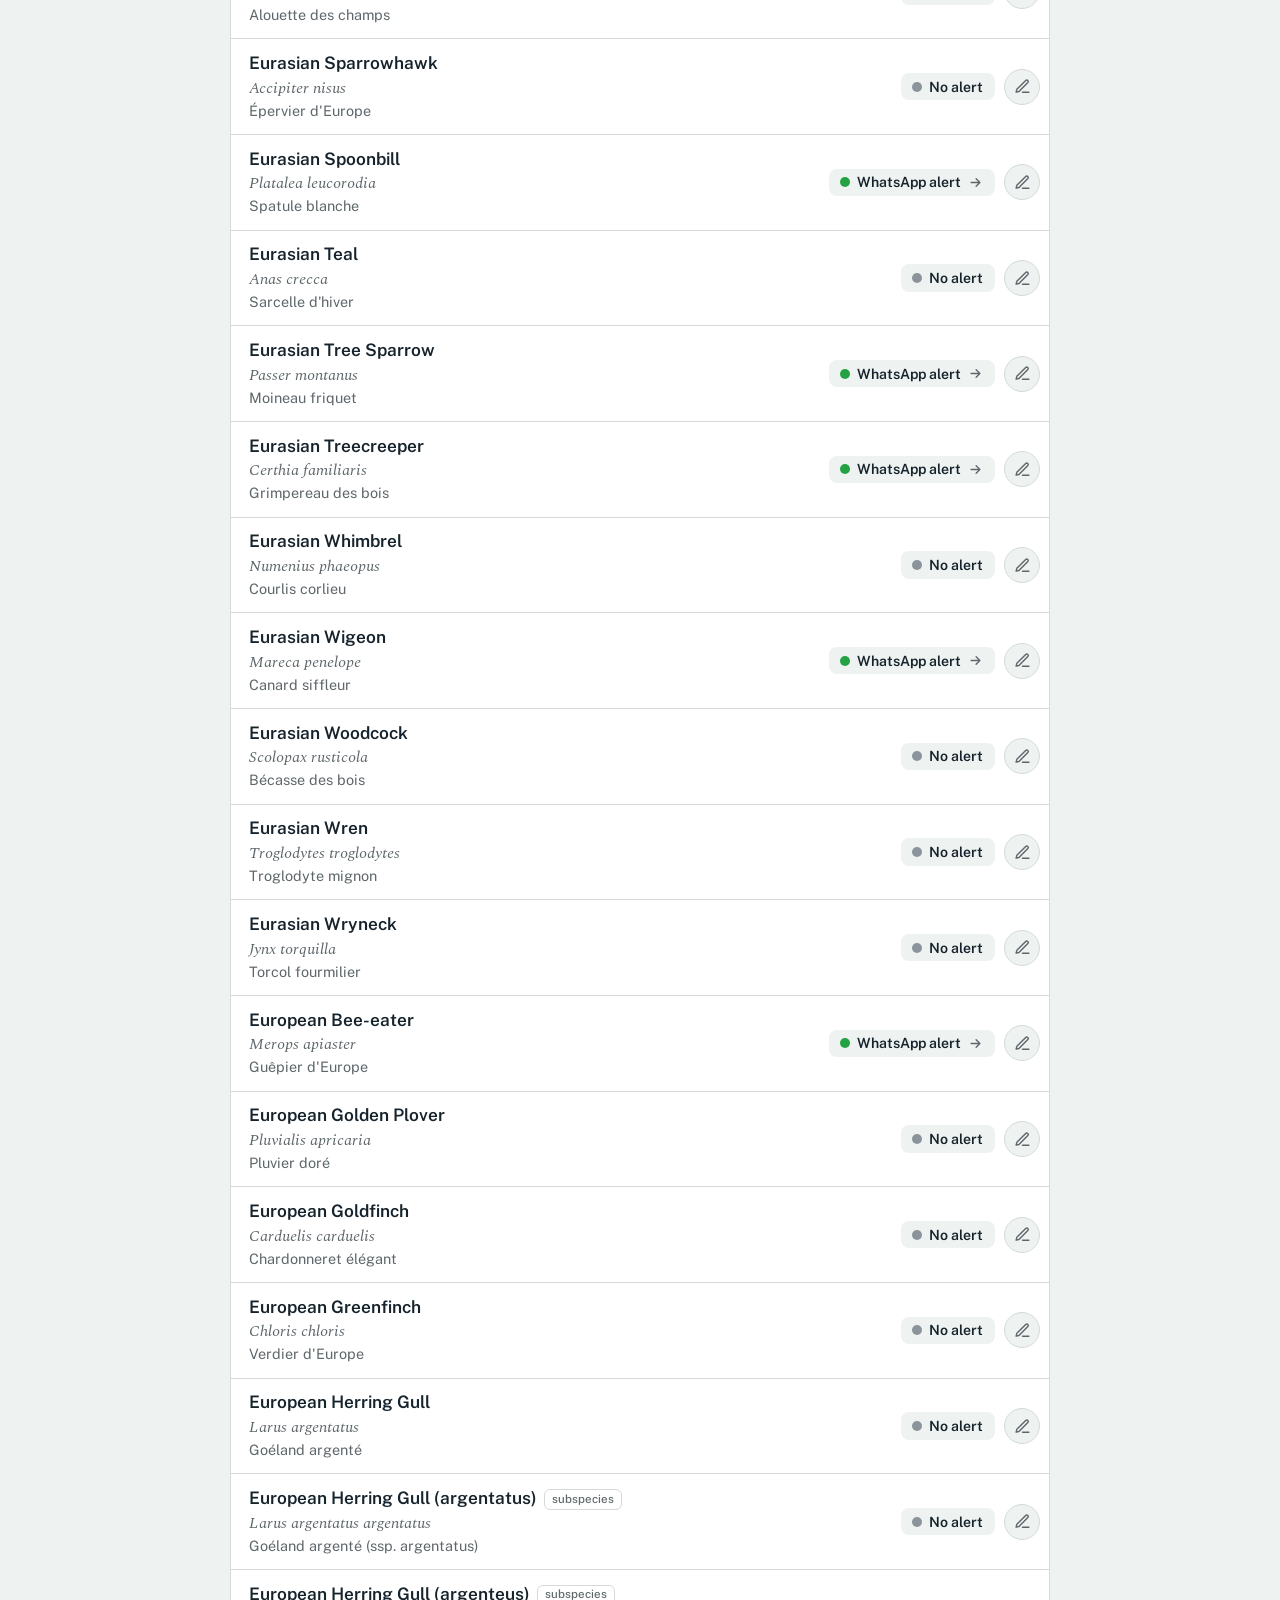
==== commit de288633: "Merge branch 'Pre-prod' into test # Conflicts: #	editeur.html #	historique.html" ====
--- a/index.html
+++ b/index.html
@@ -3,7 +3,7 @@
 <head>
 <meta charset="utf-8">
 <!-- Sécurité : seules les ressources de l'appli (et la météo Open-Meteo) sont autorisées -->
-<meta http-equiv="Content-Security-Policy" content="default-src 'self'; script-src 'self'; style-src 'self' 'unsafe-inline'; img-src 'self' data: blob:; font-src 'self'; connect-src 'self' https://api.open-meteo.com; manifest-src 'self'; worker-src 'self'; object-src 'none'; base-uri 'none'; form-action 'none'">
+<meta http-equiv="Content-Security-Policy" content="default-src 'self'; script-src 'self'; style-src 'self' 'unsafe-inline'; img-src 'self' data: blob: https://raw.githubusercontent.com; font-src 'self'; connect-src 'self' https://api.open-meteo.com; manifest-src 'self'; worker-src 'self'; object-src 'none'; base-uri 'none'; form-action 'none'">
 <meta name="viewport" content="width=device-width, initial-scale=1, viewport-fit=cover, interactive-widget=resizes-content">
 <title>Oiseaux d'Ouessant · canal de diffusion</title>
 <meta name="description" content="Sur quel canal annoncer ton observation (Telegram, WhatsApp ou pas d'annonce), et où se trouve chaque lieu-dit de l'île.">
@@ -109,6 +109,7 @@
 </div>
 
 
+<script src="js/test-gps.js"></script>
 <script src="js/textes.js"></script>
 <script src="js/carte.js"></script>
 <script src="js/recherche.js"></script>
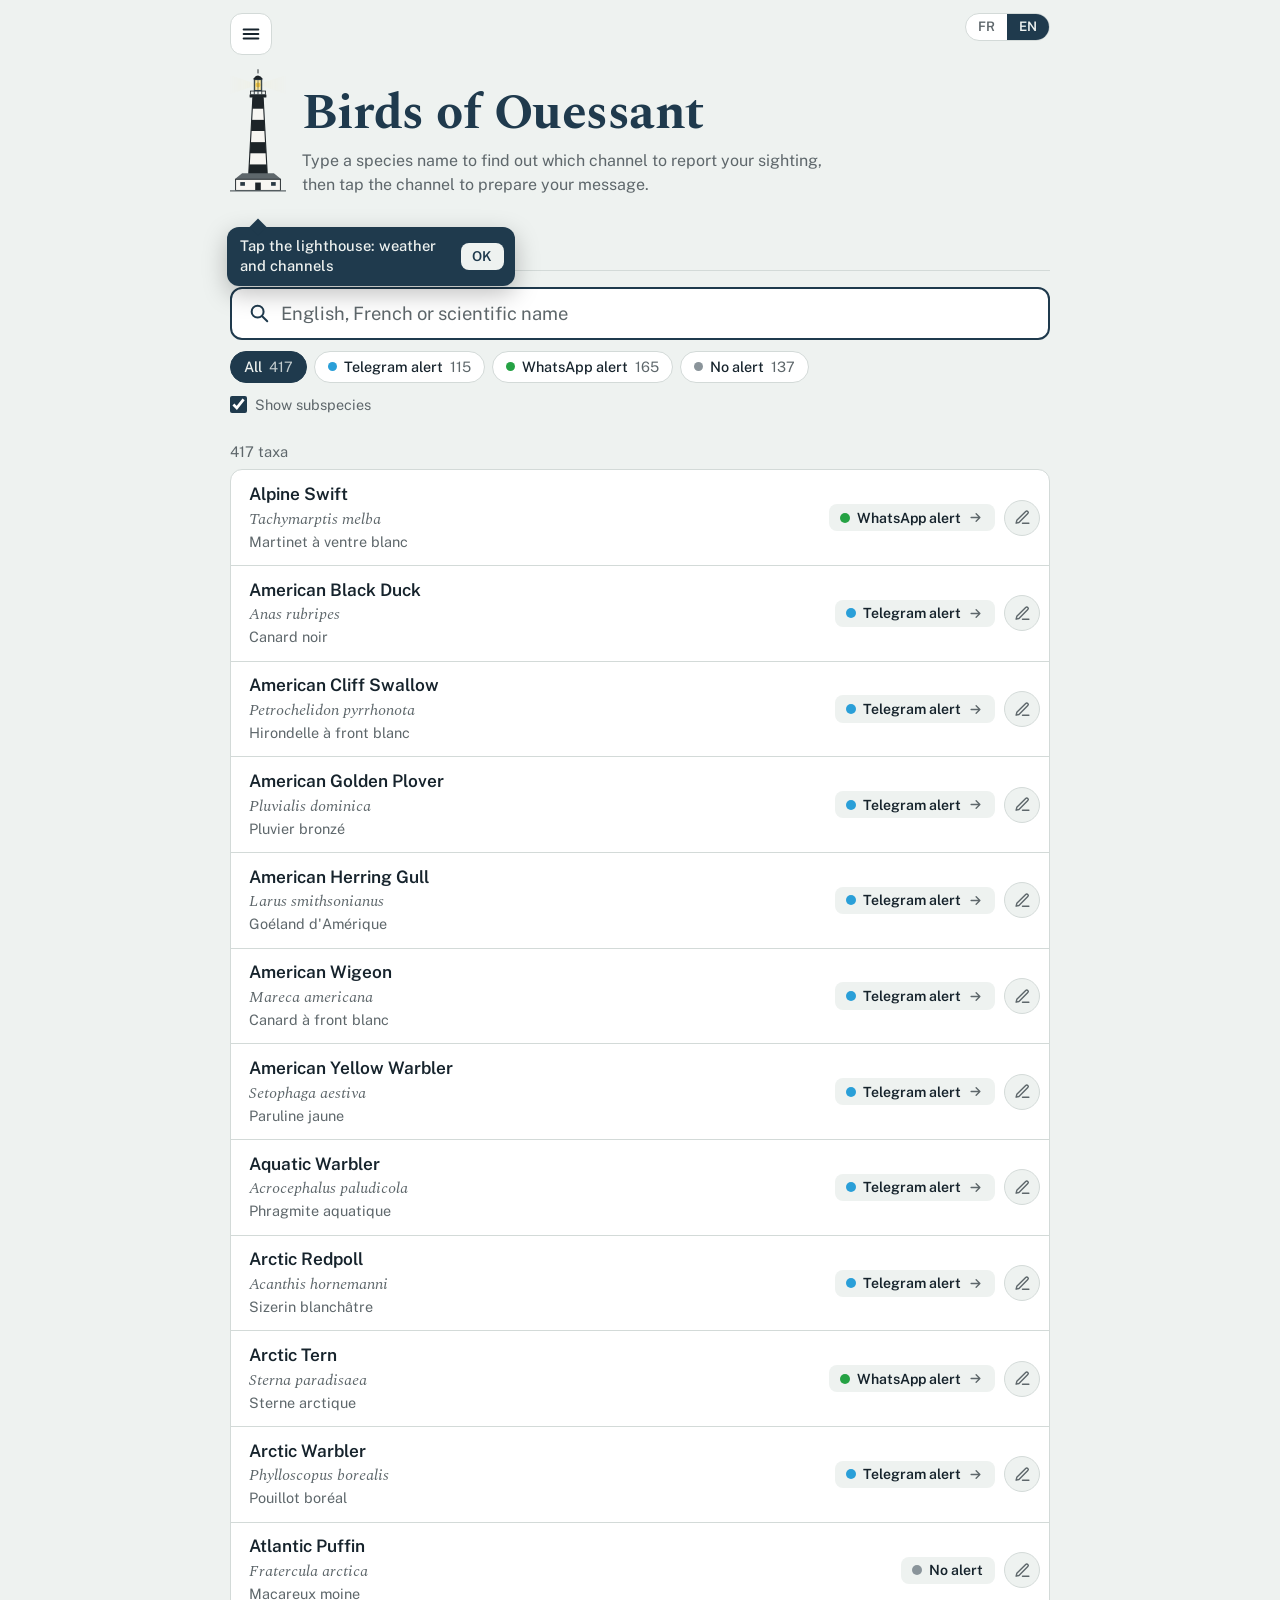
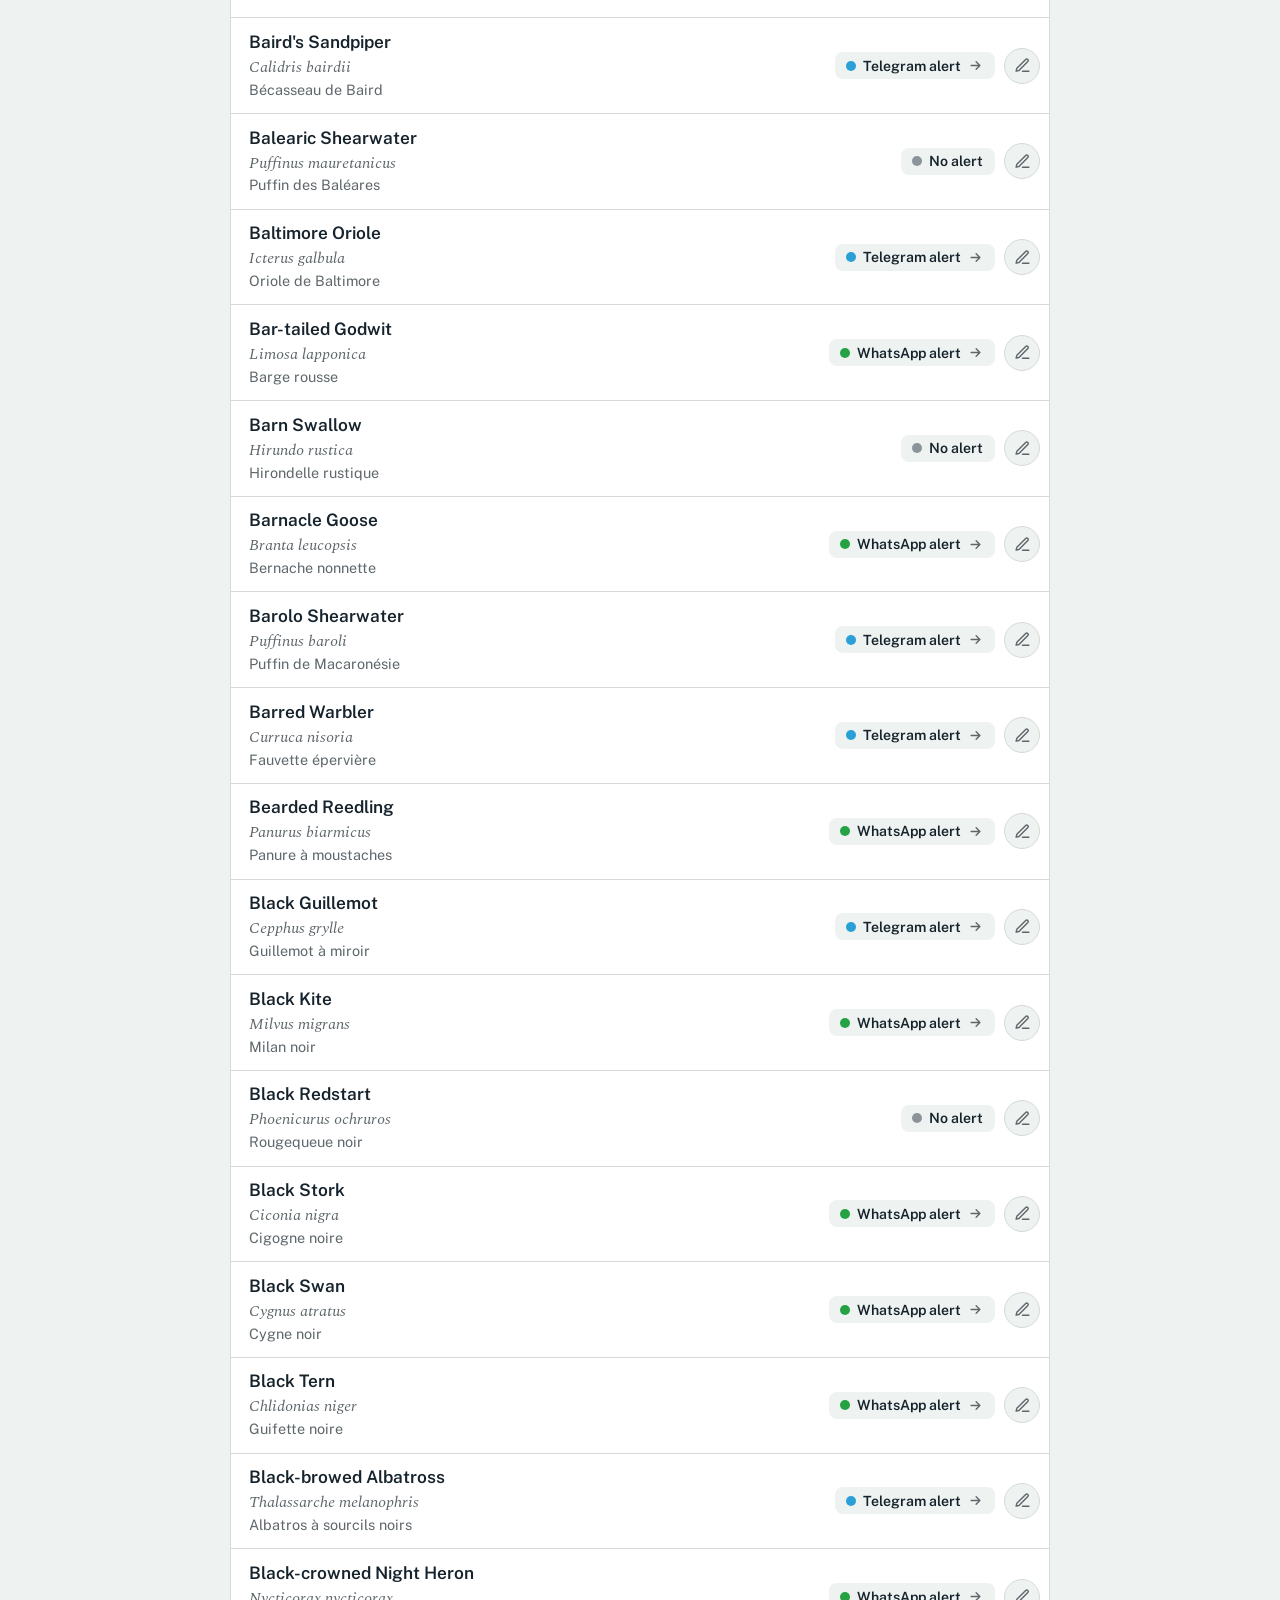
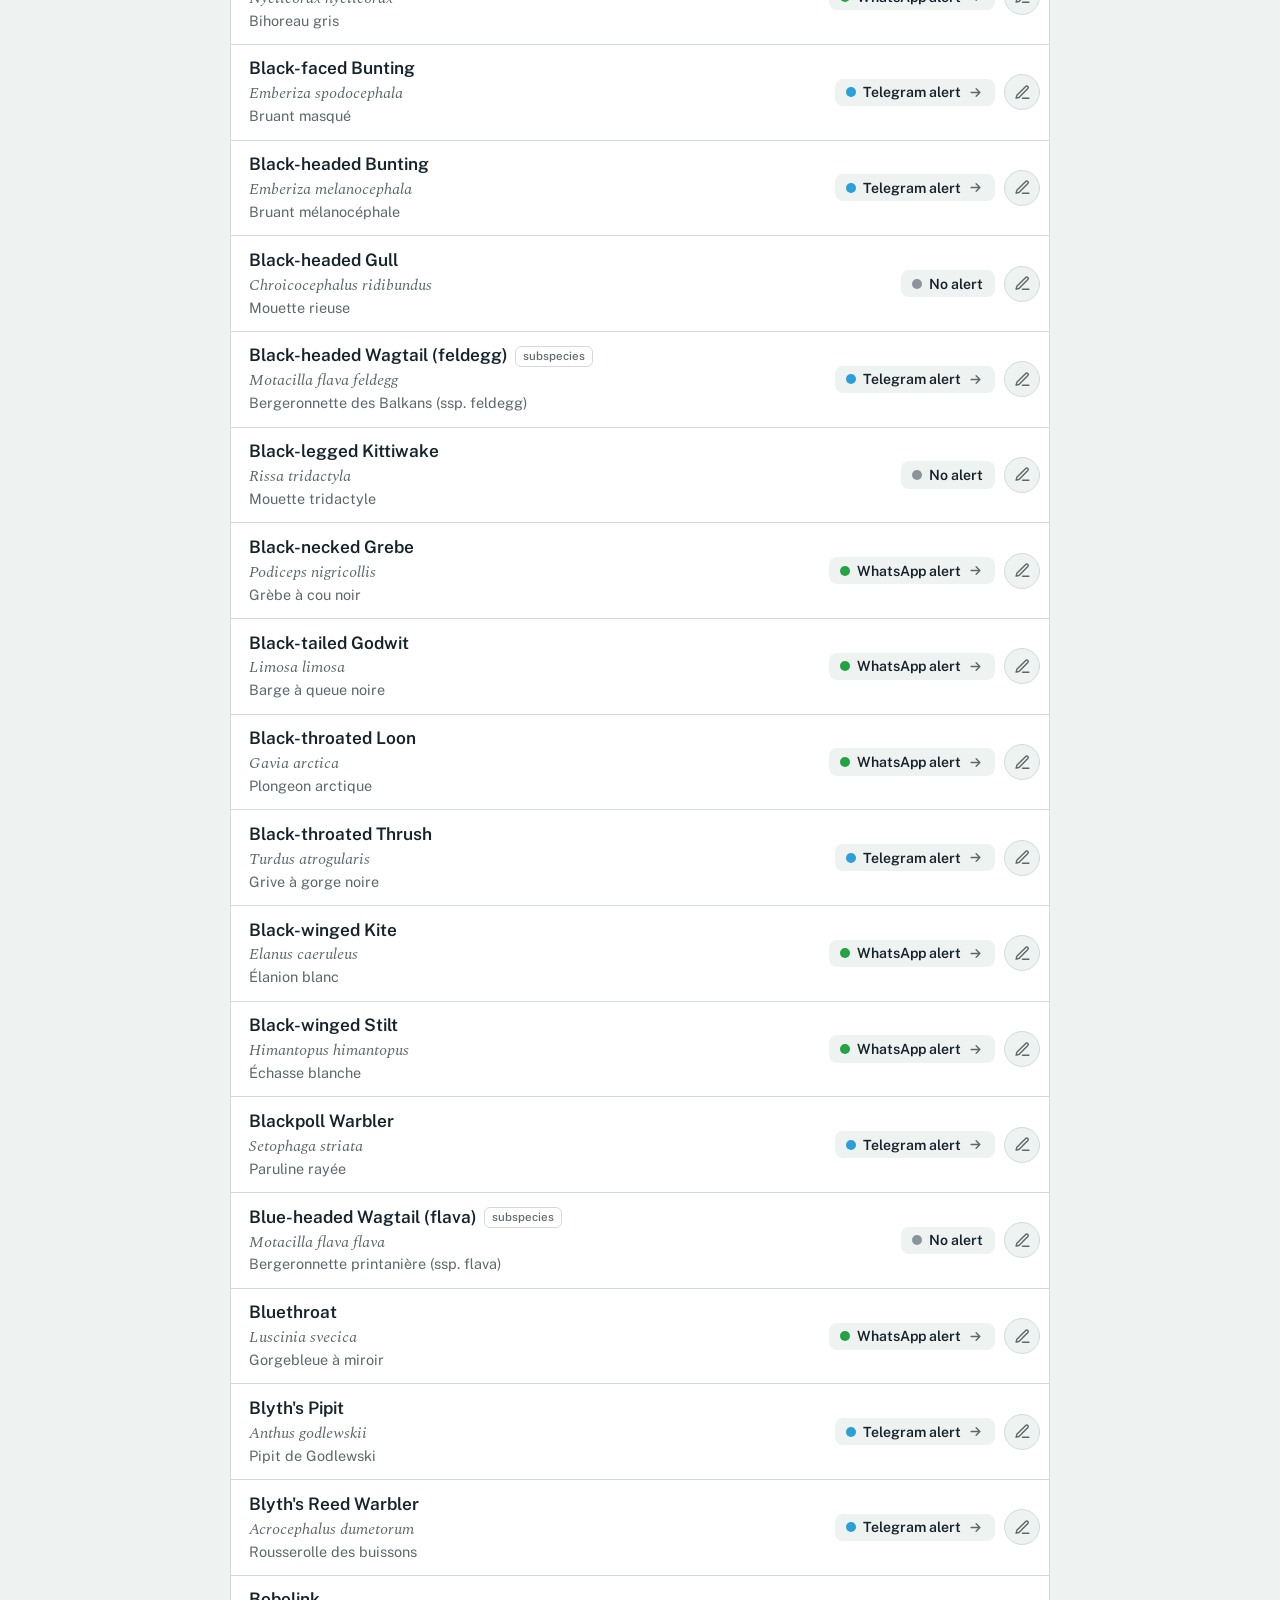
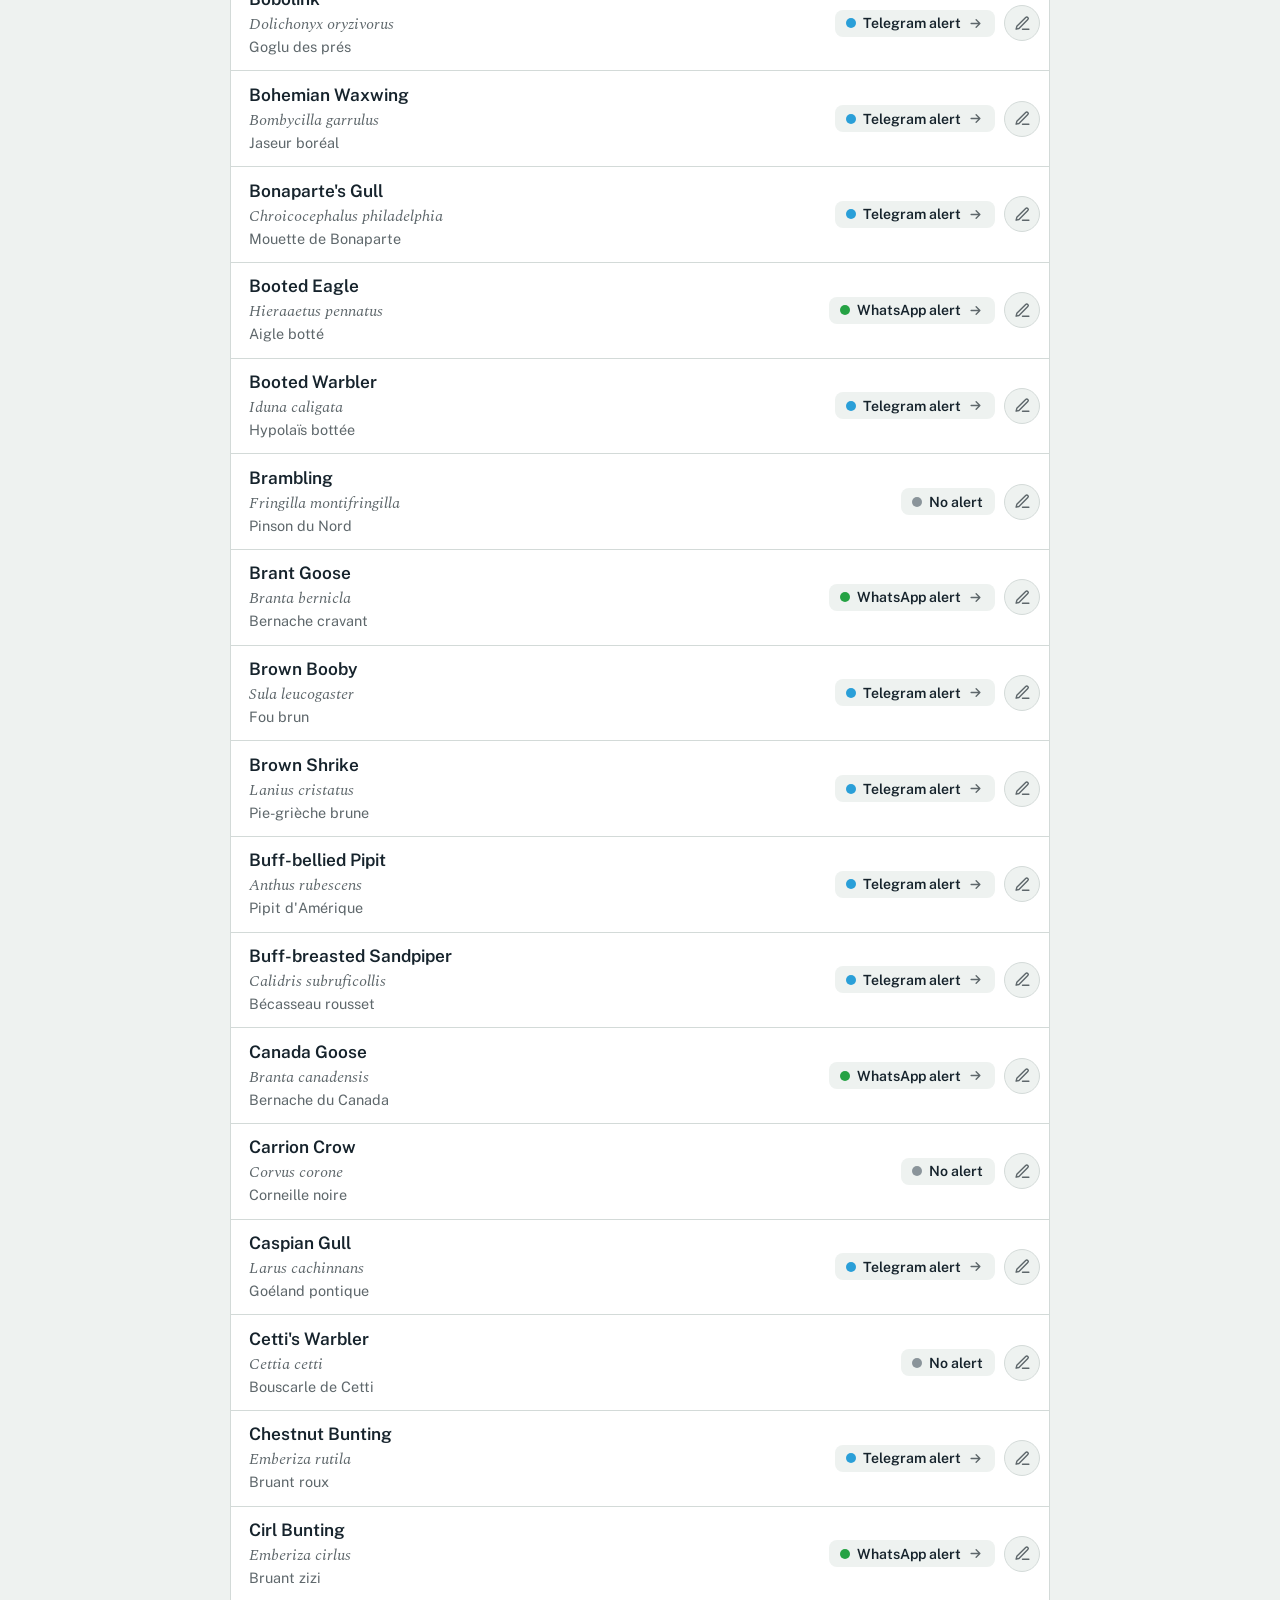
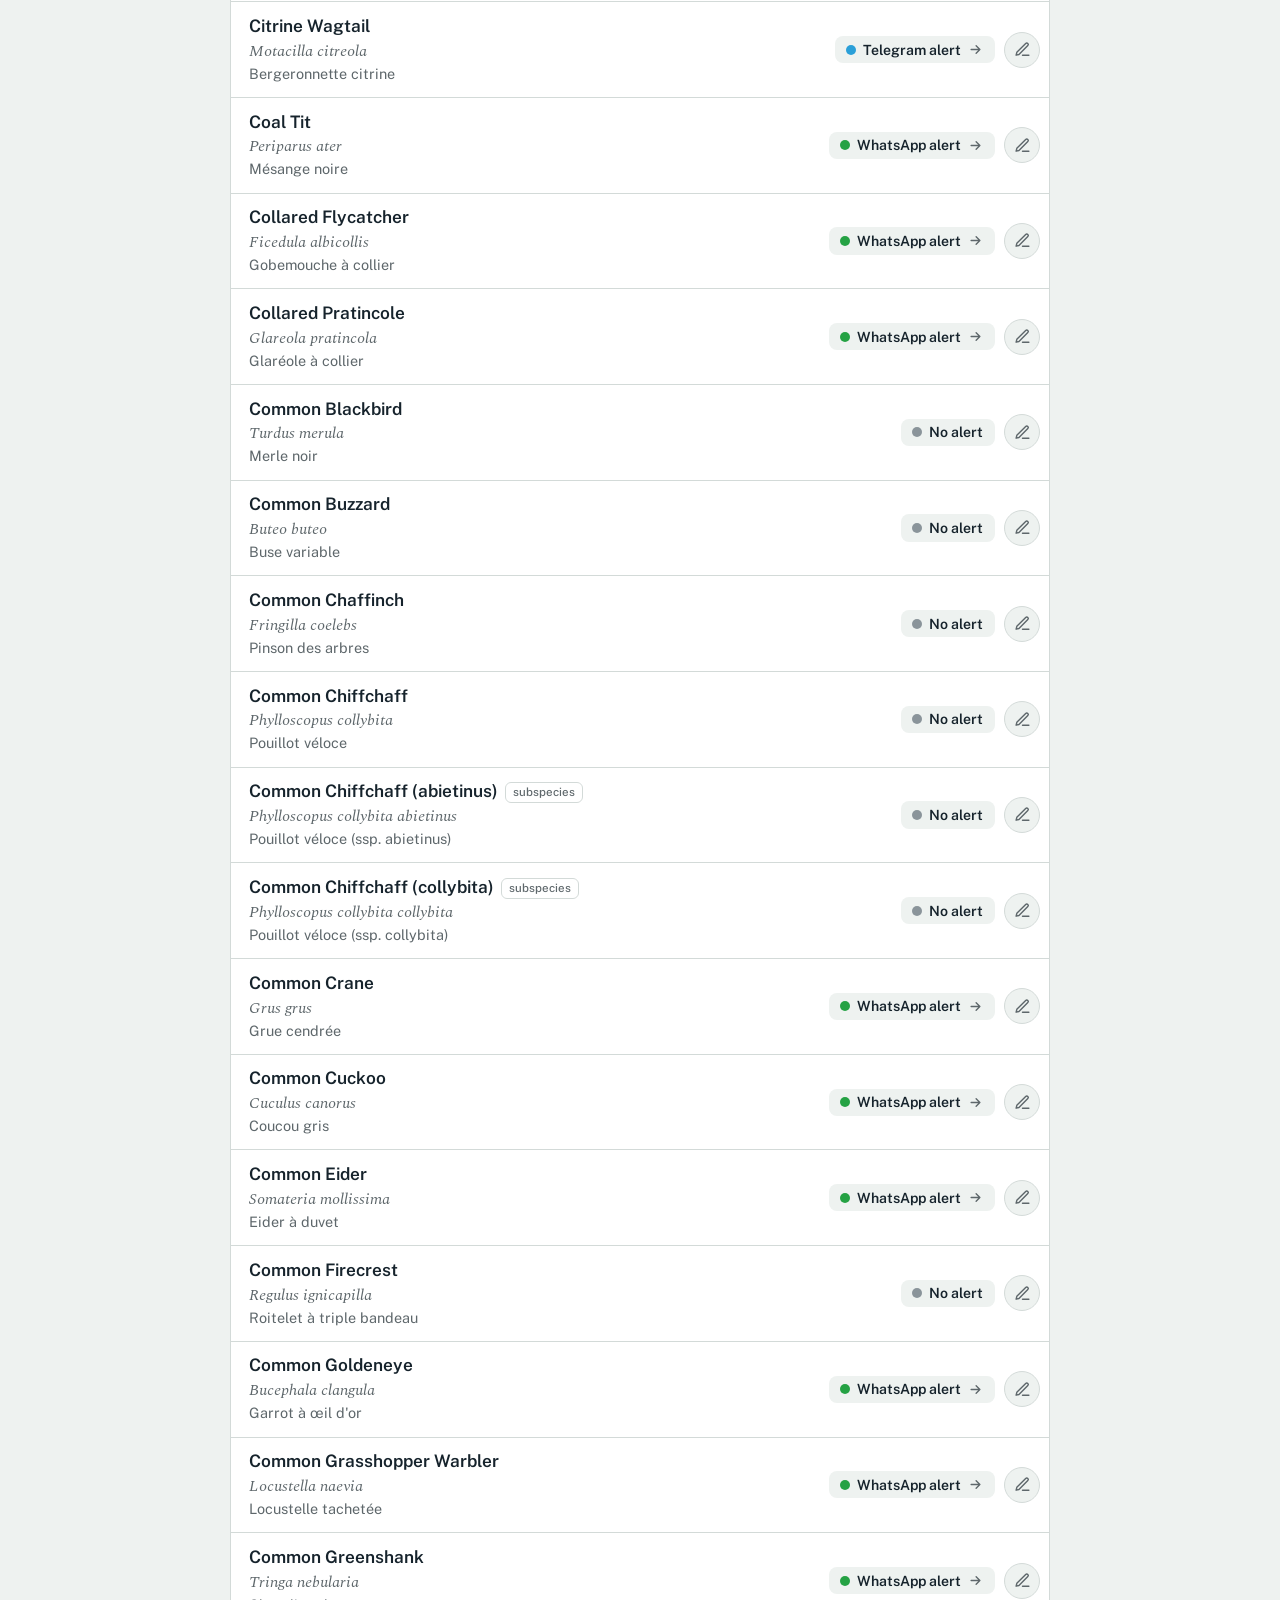
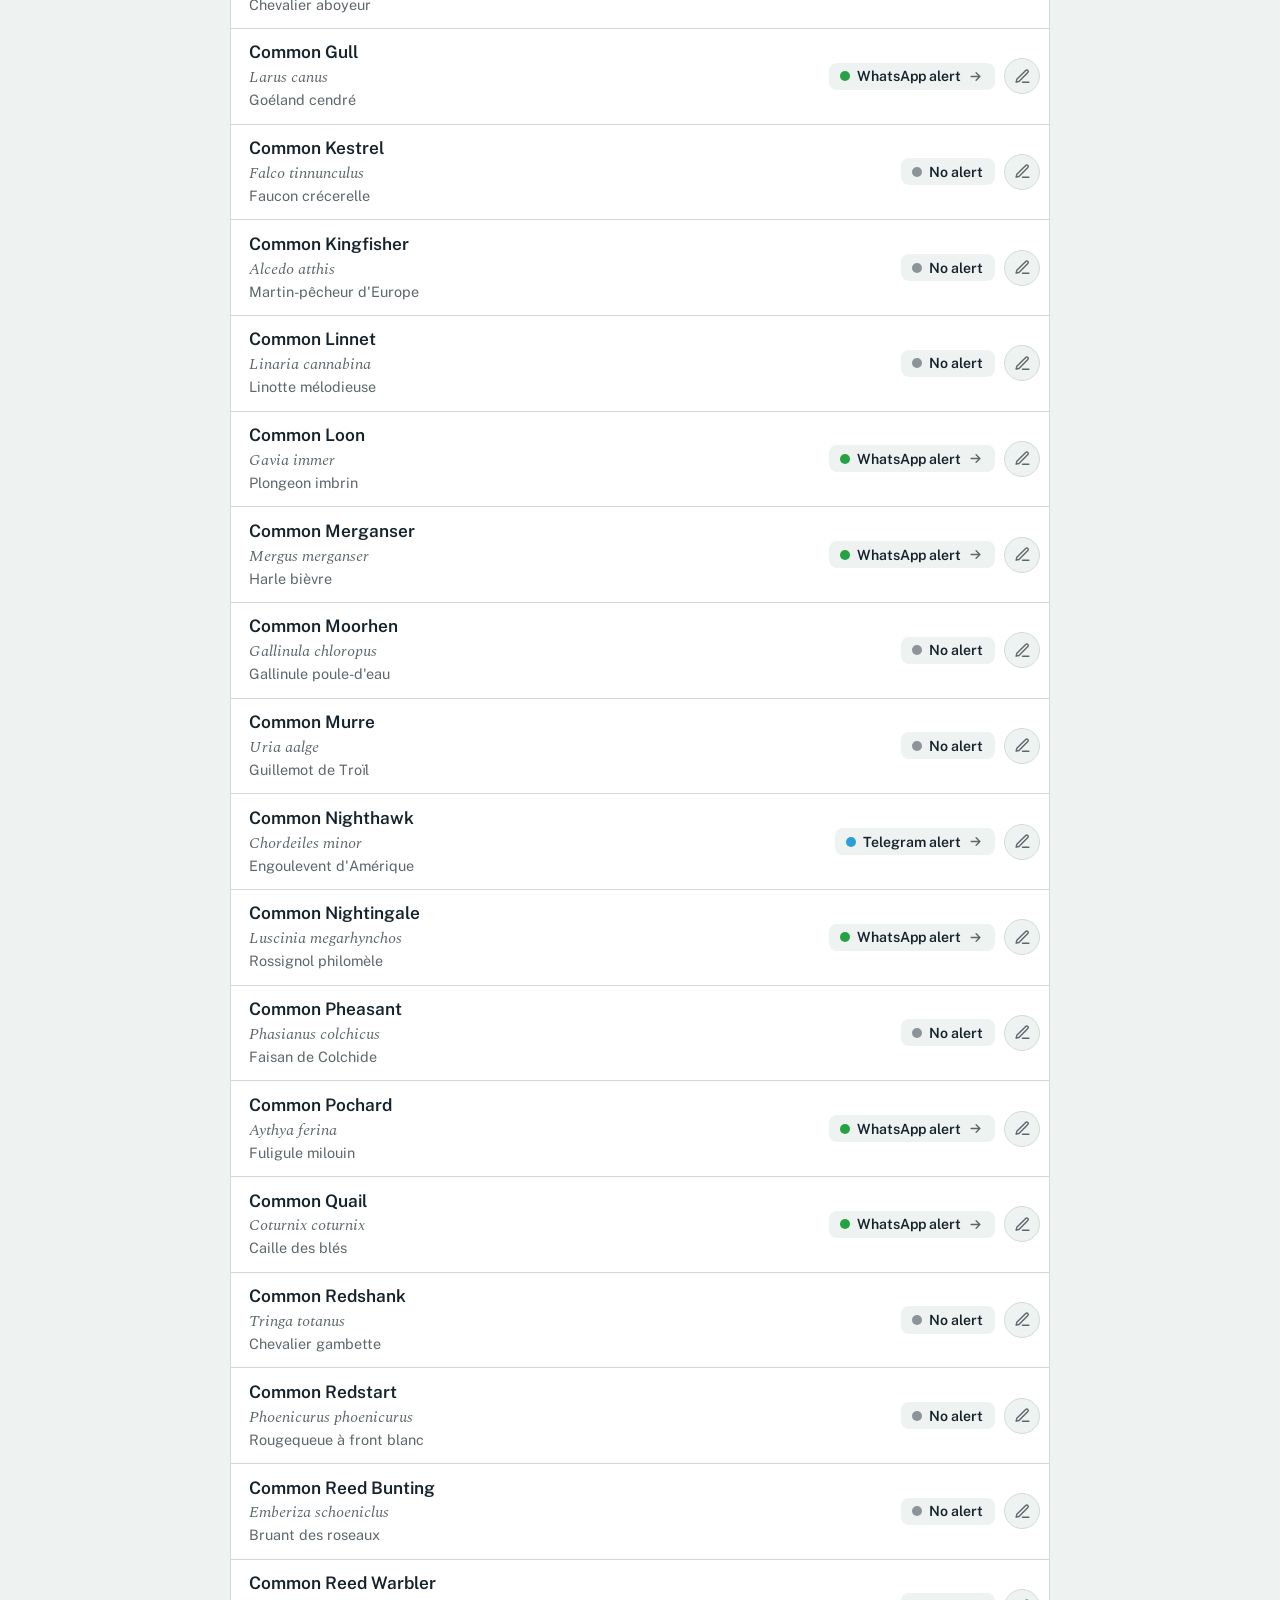
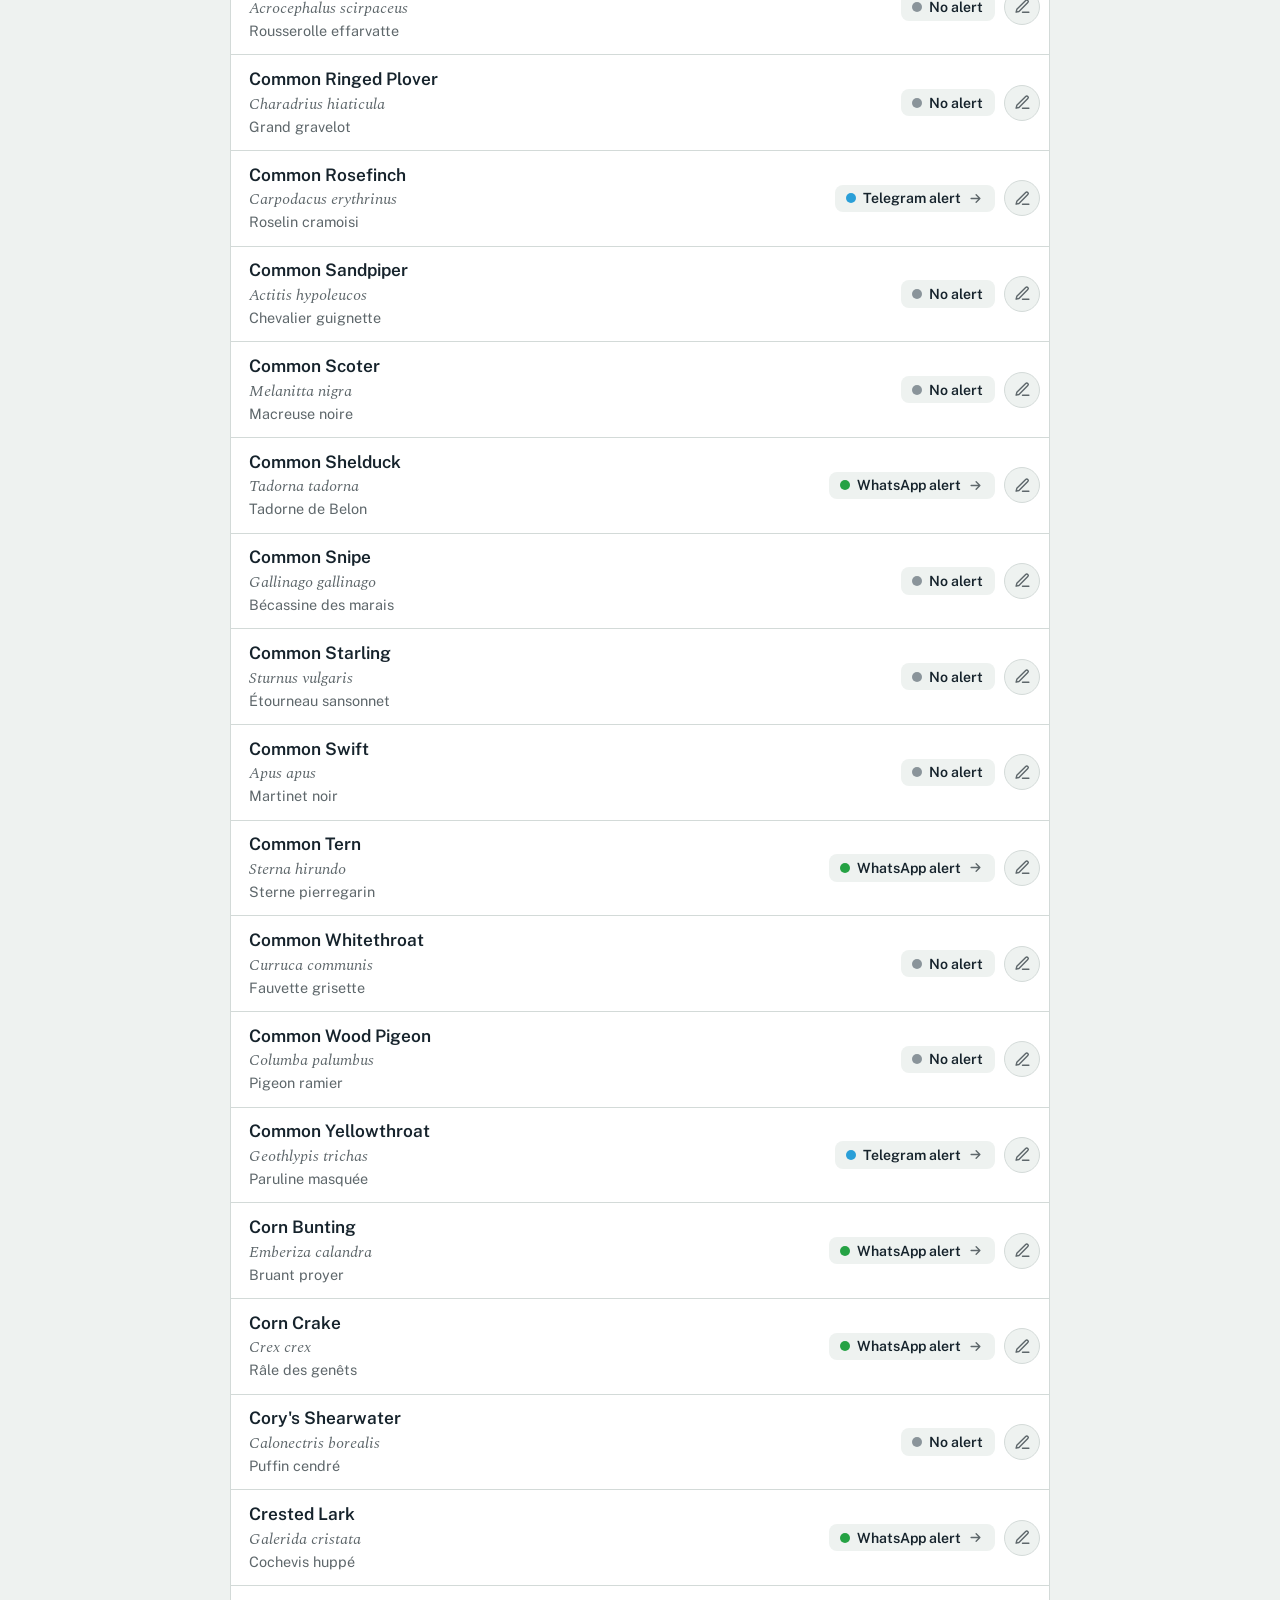
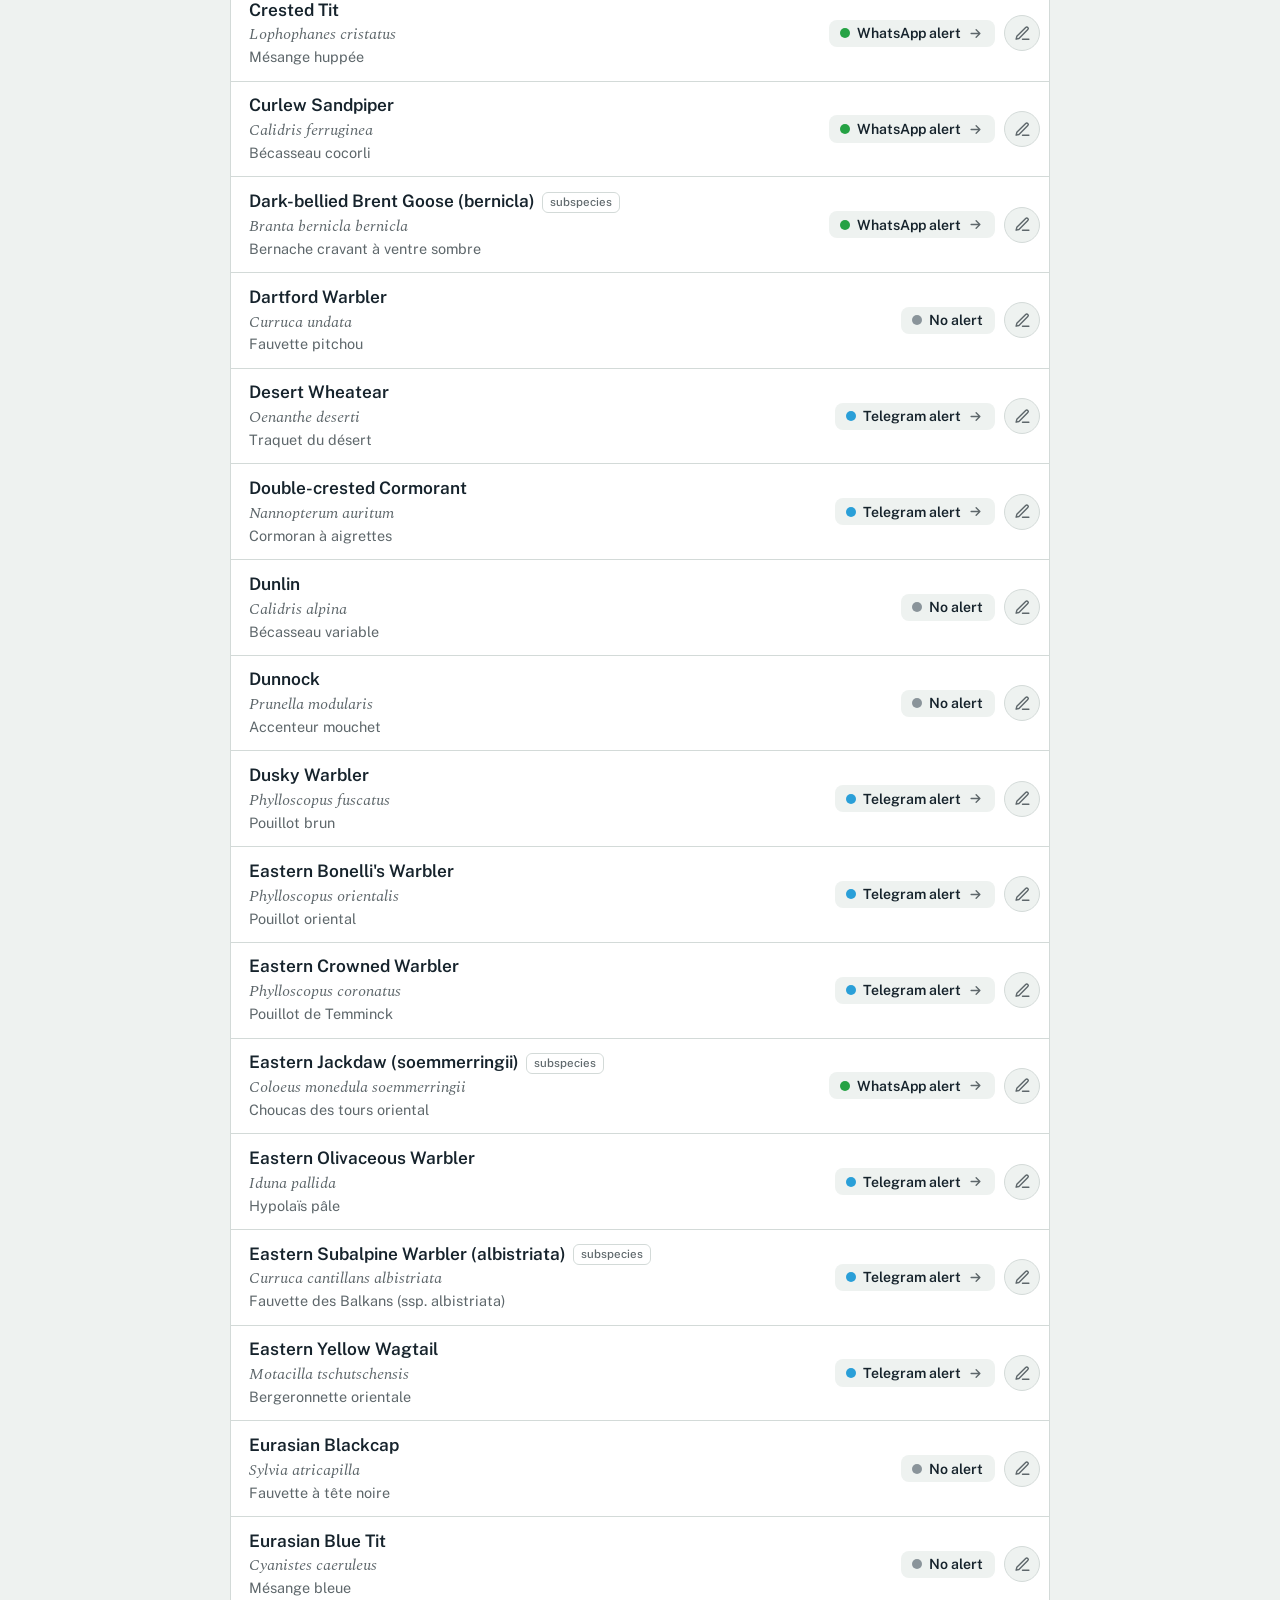
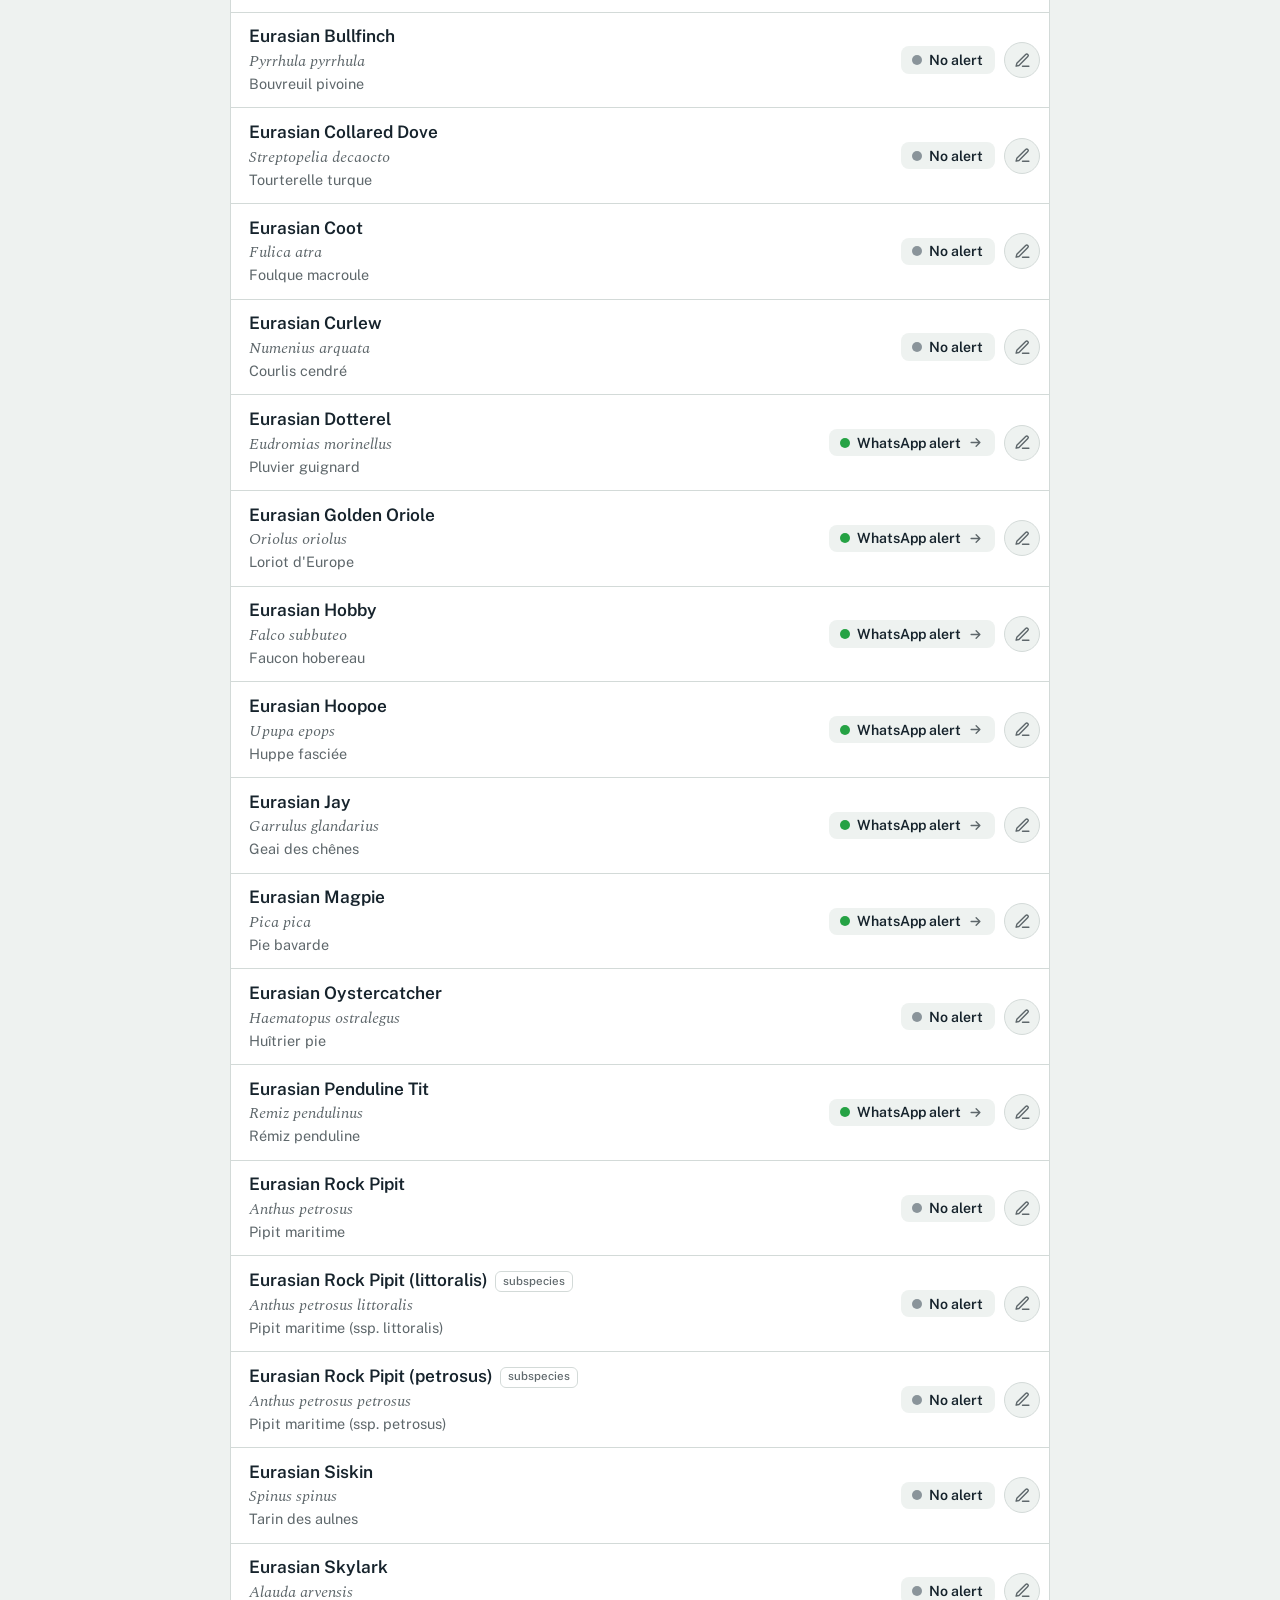
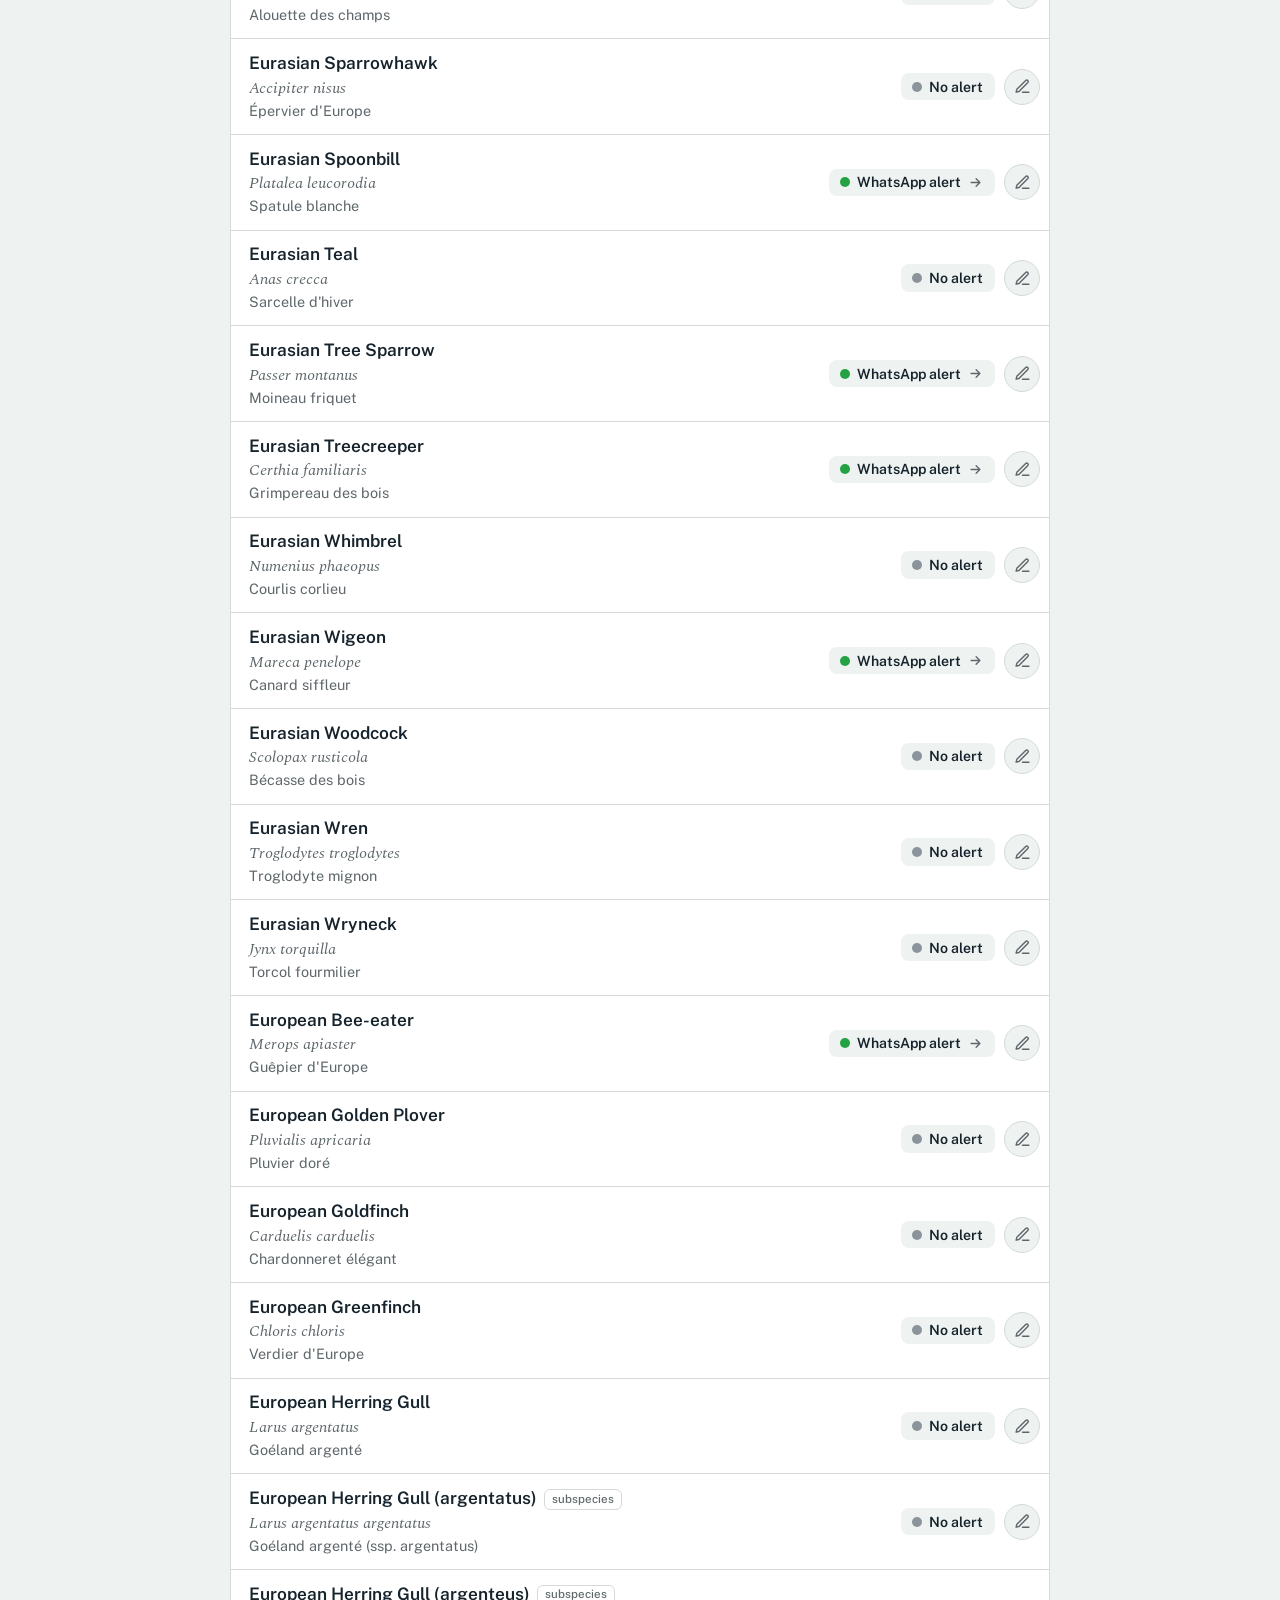
==== commit 02abde7e: "v6.7 — le même menu ☰ et le même phare sur toutes les pages (appli, éditeur, historique) - Menu ☰ un" ====
--- a/index.html
+++ b/index.html
@@ -3,7 +3,7 @@
 <head>
 <meta charset="utf-8">
 <!-- Sécurité : seules les ressources de l'appli (et la météo Open-Meteo) sont autorisées -->
-<meta http-equiv="Content-Security-Policy" content="default-src 'self'; script-src 'self'; style-src 'self' 'unsafe-inline'; img-src 'self' data: blob: https://raw.githubusercontent.com; font-src 'self'; connect-src 'self' https://api.open-meteo.com; manifest-src 'self'; worker-src 'self'; object-src 'none'; base-uri 'none'; form-action 'none'">
+<meta http-equiv="Content-Security-Policy" content="default-src 'self'; script-src 'self'; style-src 'self' 'unsafe-inline'; img-src 'self' data: blob:; font-src 'self'; connect-src 'self' https://api.open-meteo.com; manifest-src 'self'; worker-src 'self'; object-src 'none'; base-uri 'none'; form-action 'none'">
 <meta name="viewport" content="width=device-width, initial-scale=1, viewport-fit=cover, interactive-widget=resizes-content">
 <title>Oiseaux d'Ouessant · canal de diffusion</title>
 <meta name="description" content="Sur quel canal annoncer ton observation (Telegram, WhatsApp ou pas d'annonce), et où se trouve chaque lieu-dit de l'île.">
@@ -109,7 +109,6 @@
 </div>
 
 
-<script src="js/test-gps.js"></script>
 <script src="js/textes.js"></script>
 <script src="js/carte.js"></script>
 <script src="js/recherche.js"></script>
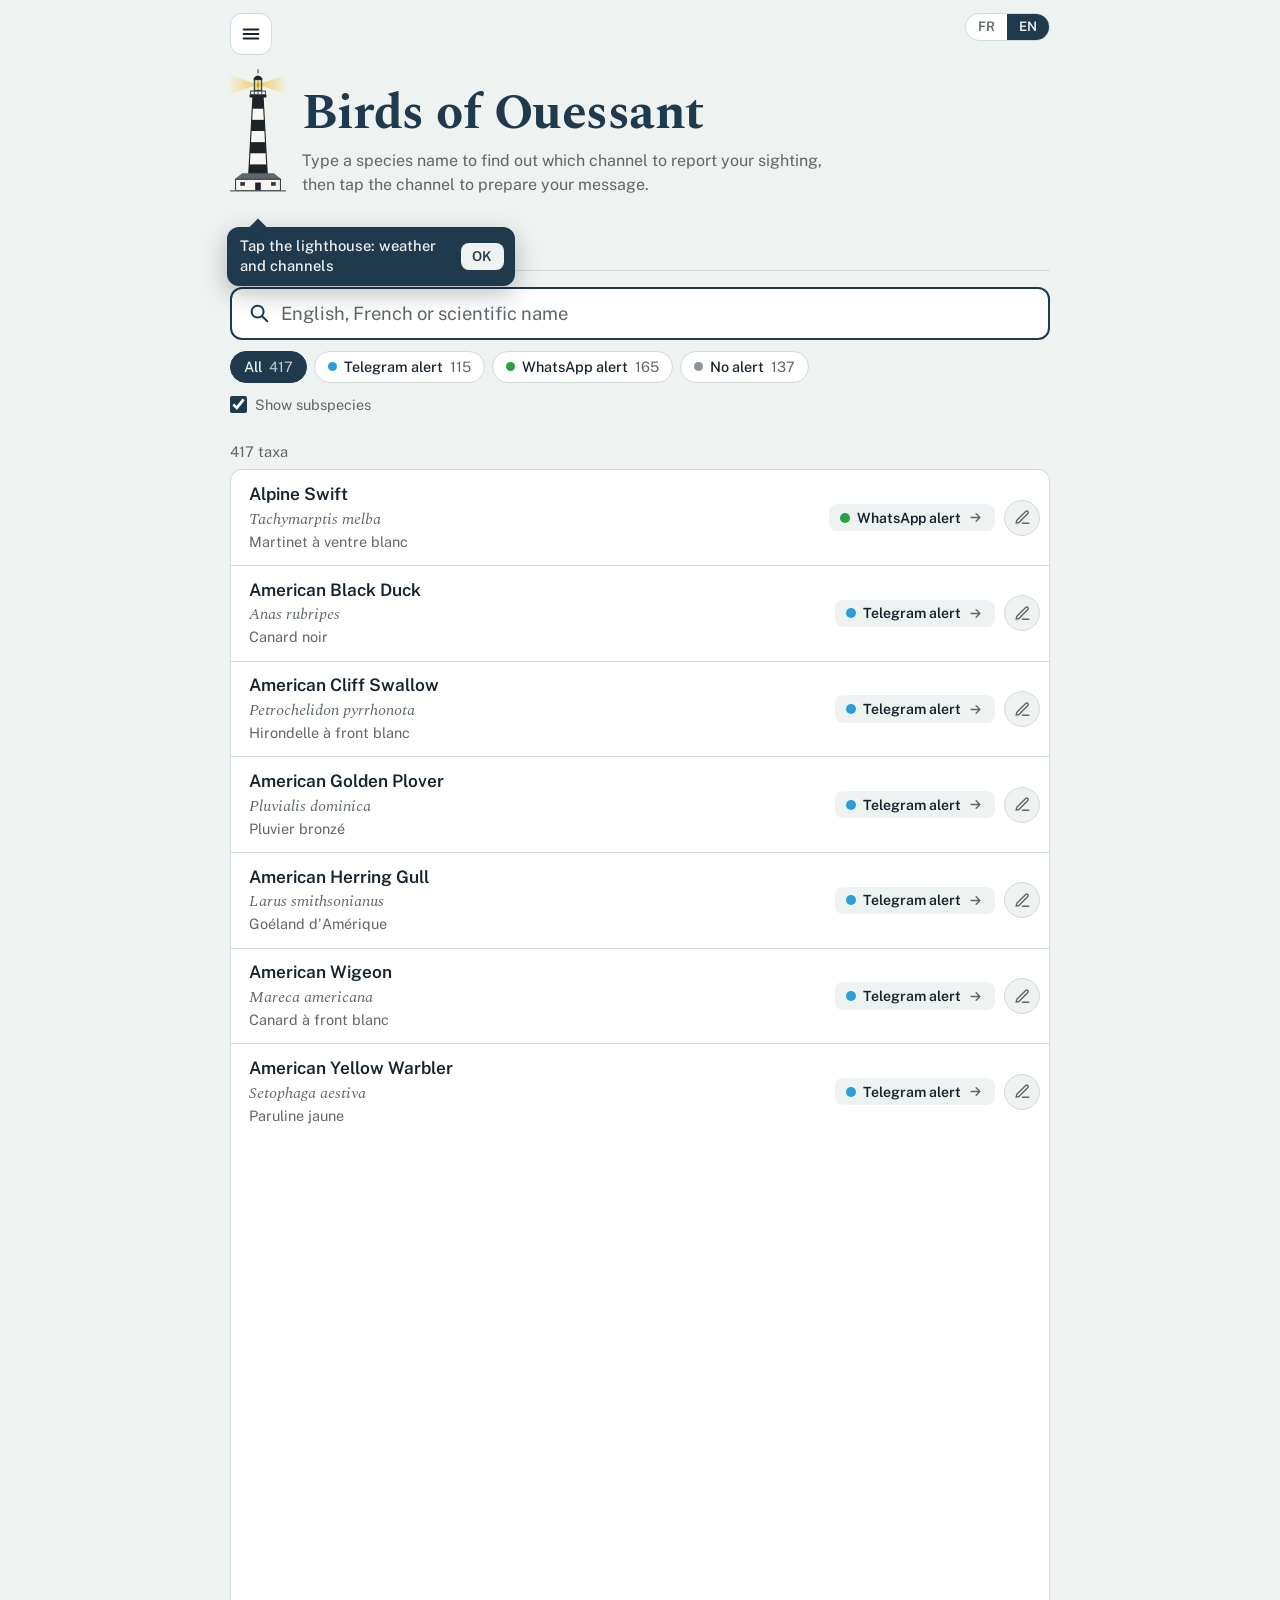
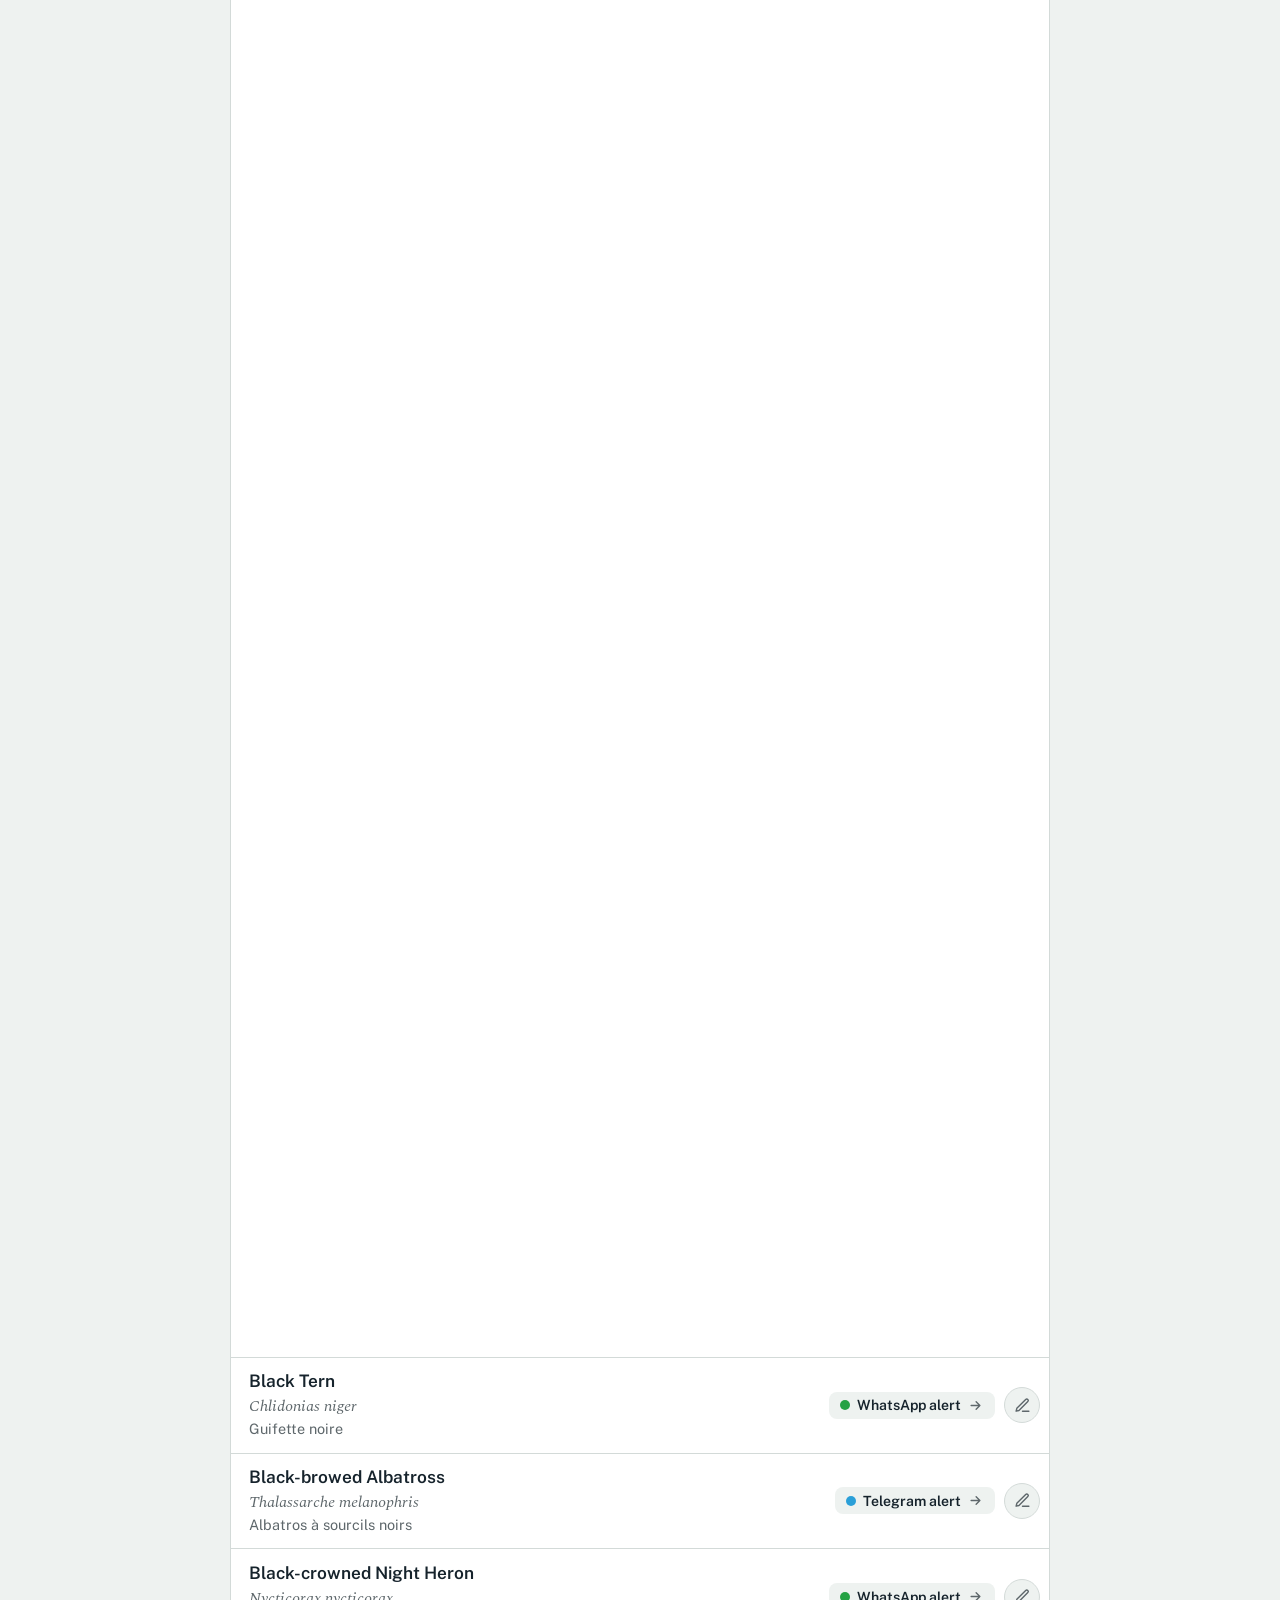
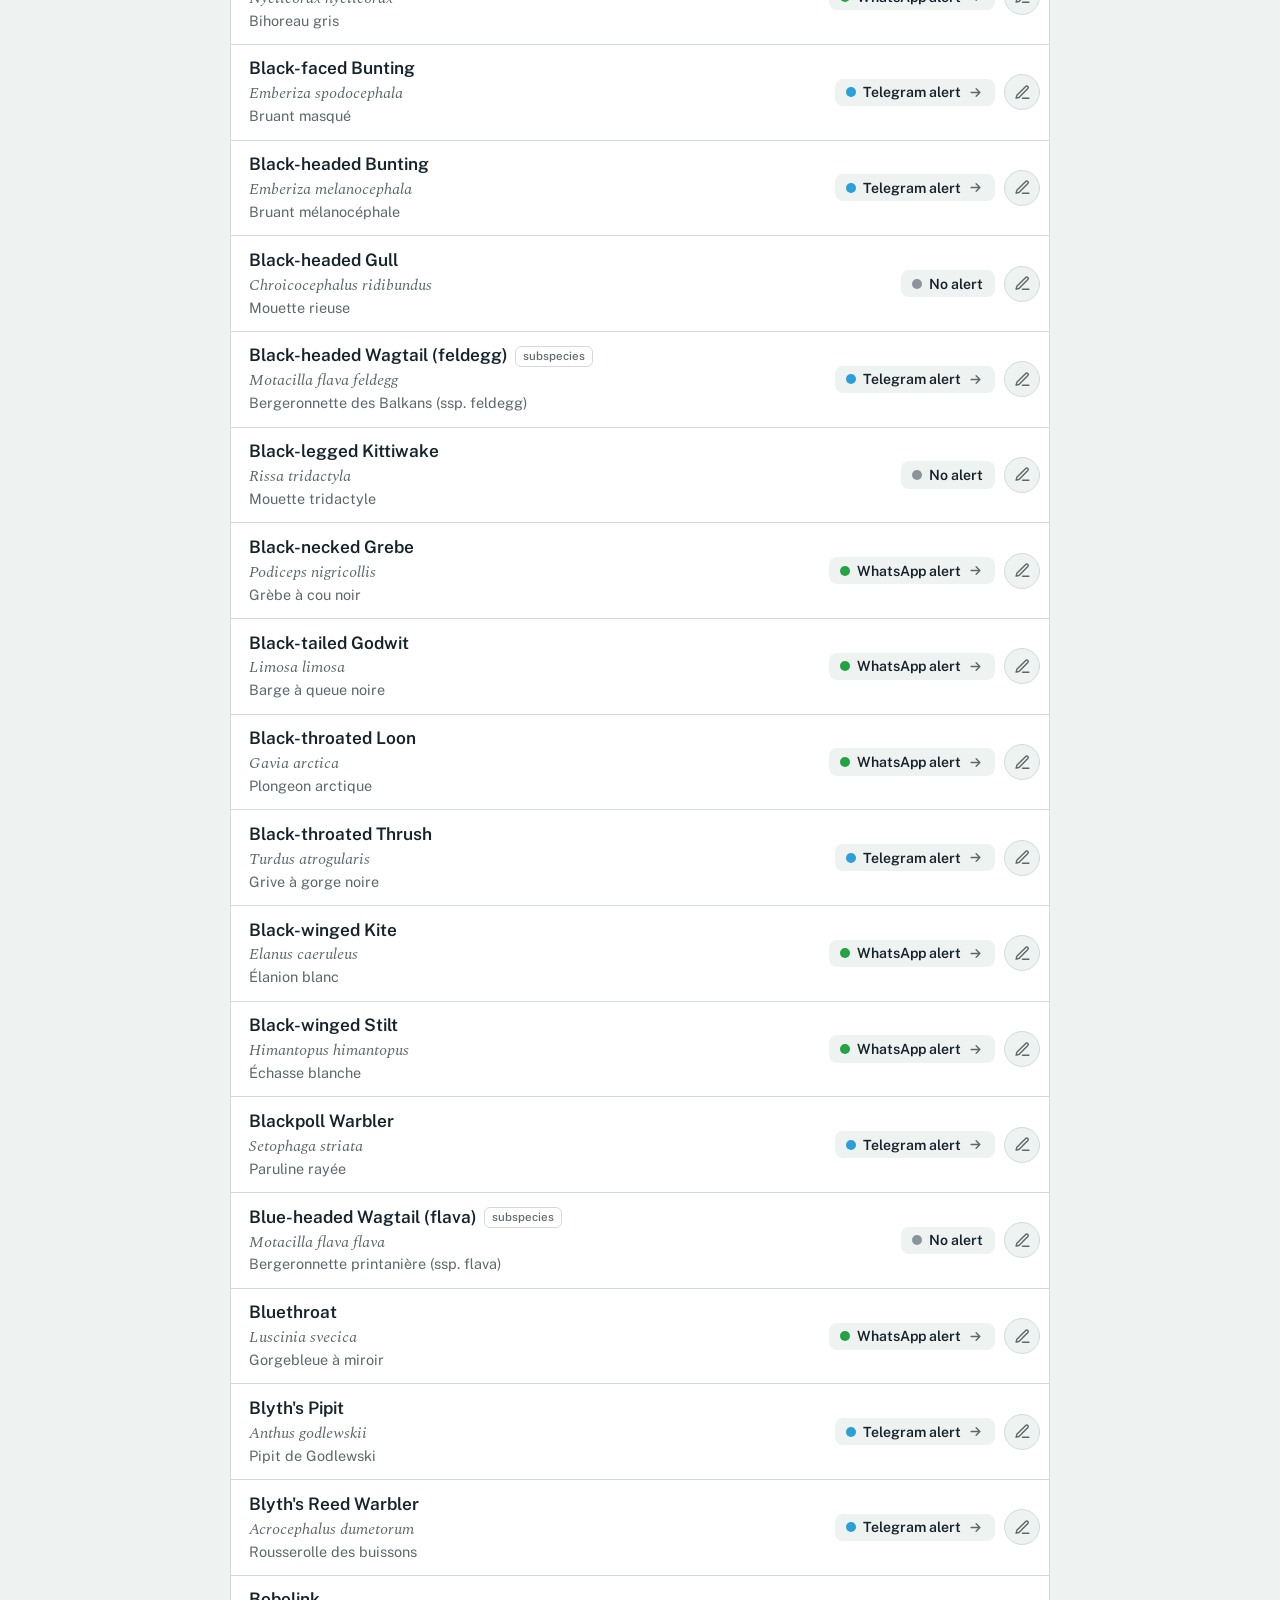
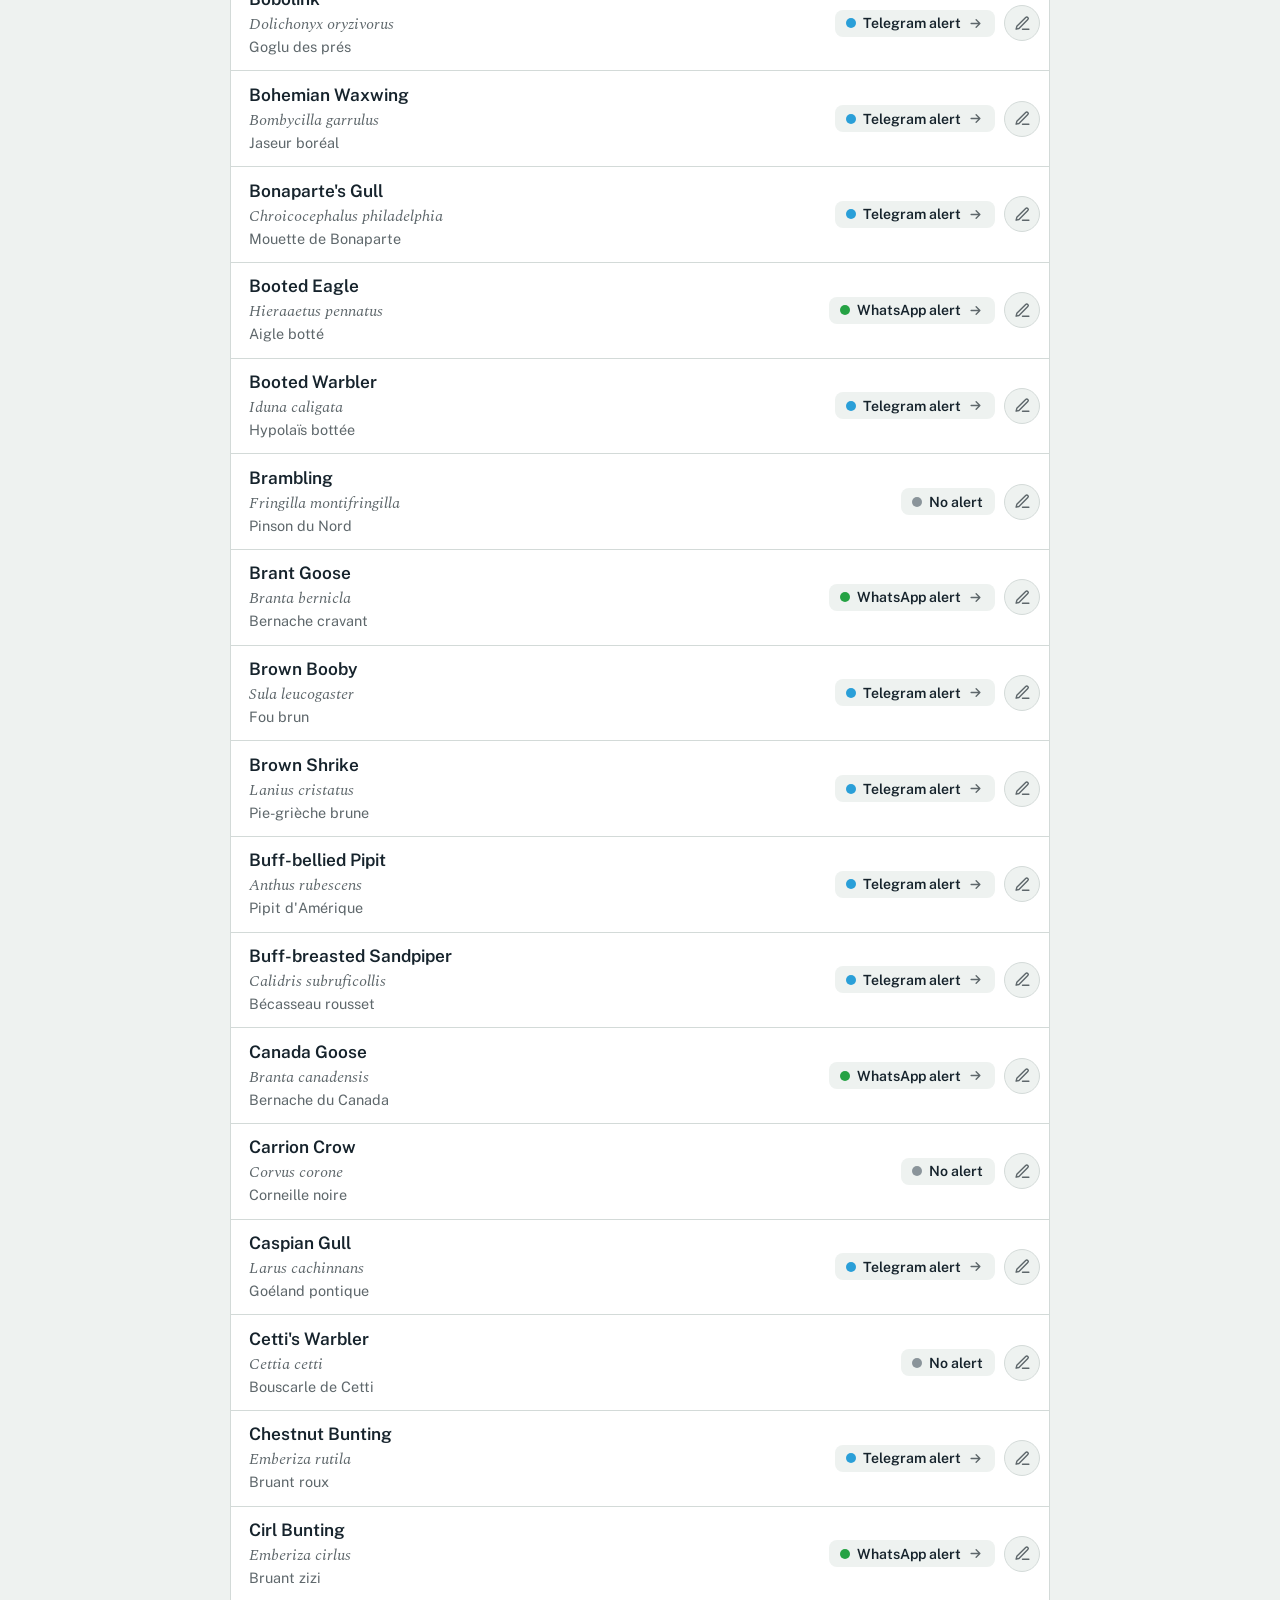
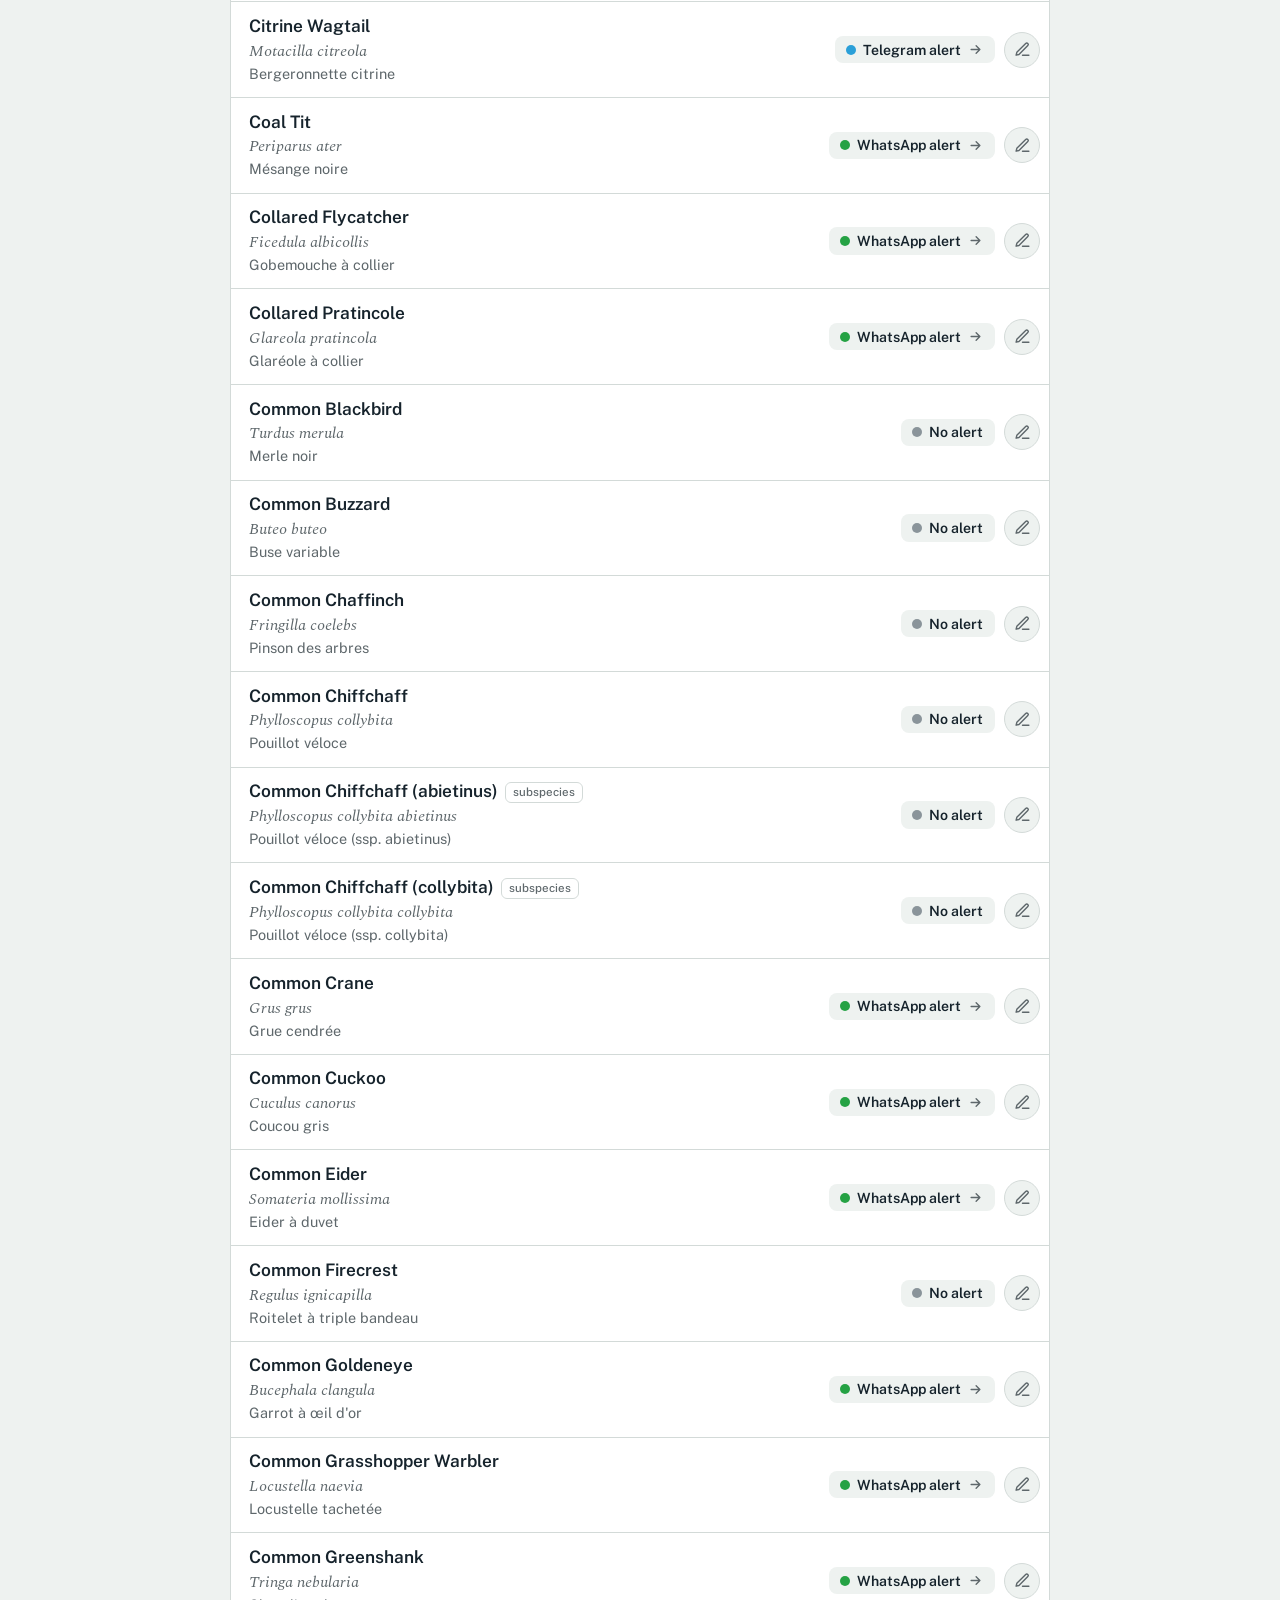
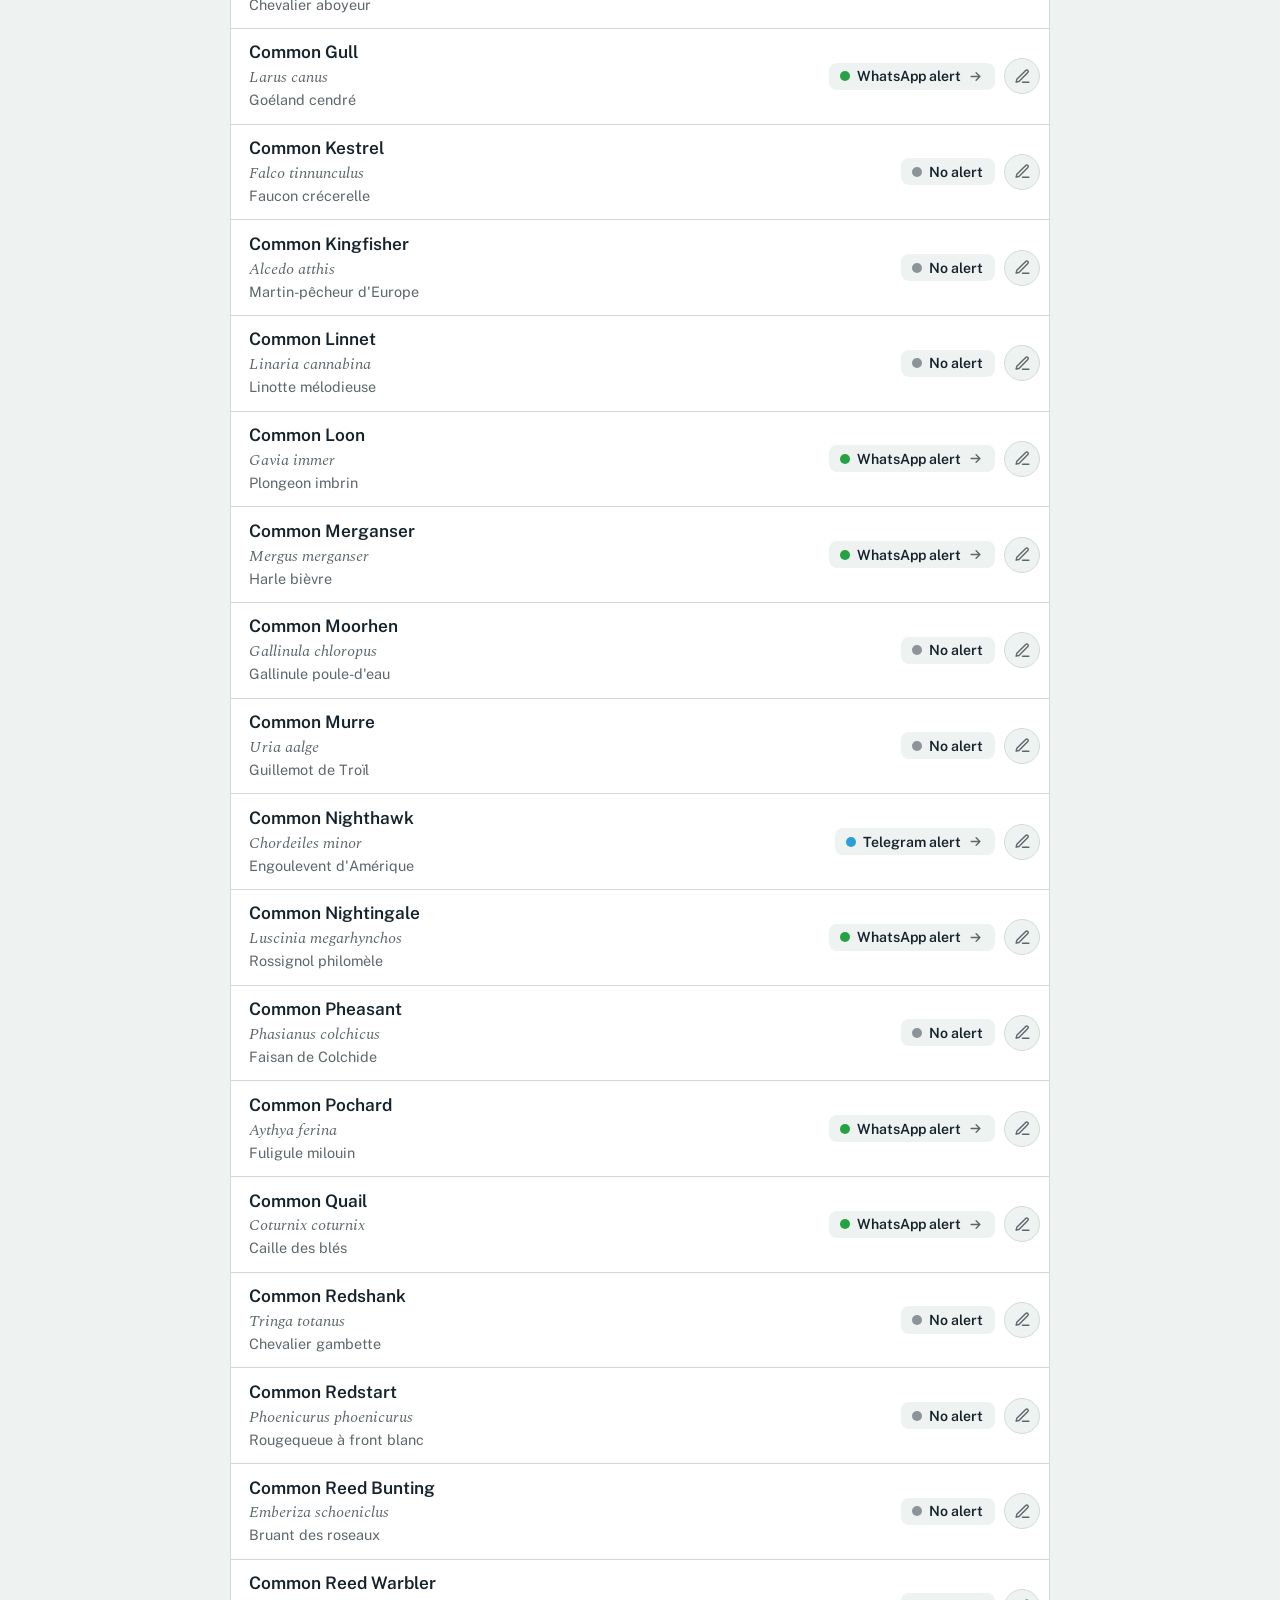
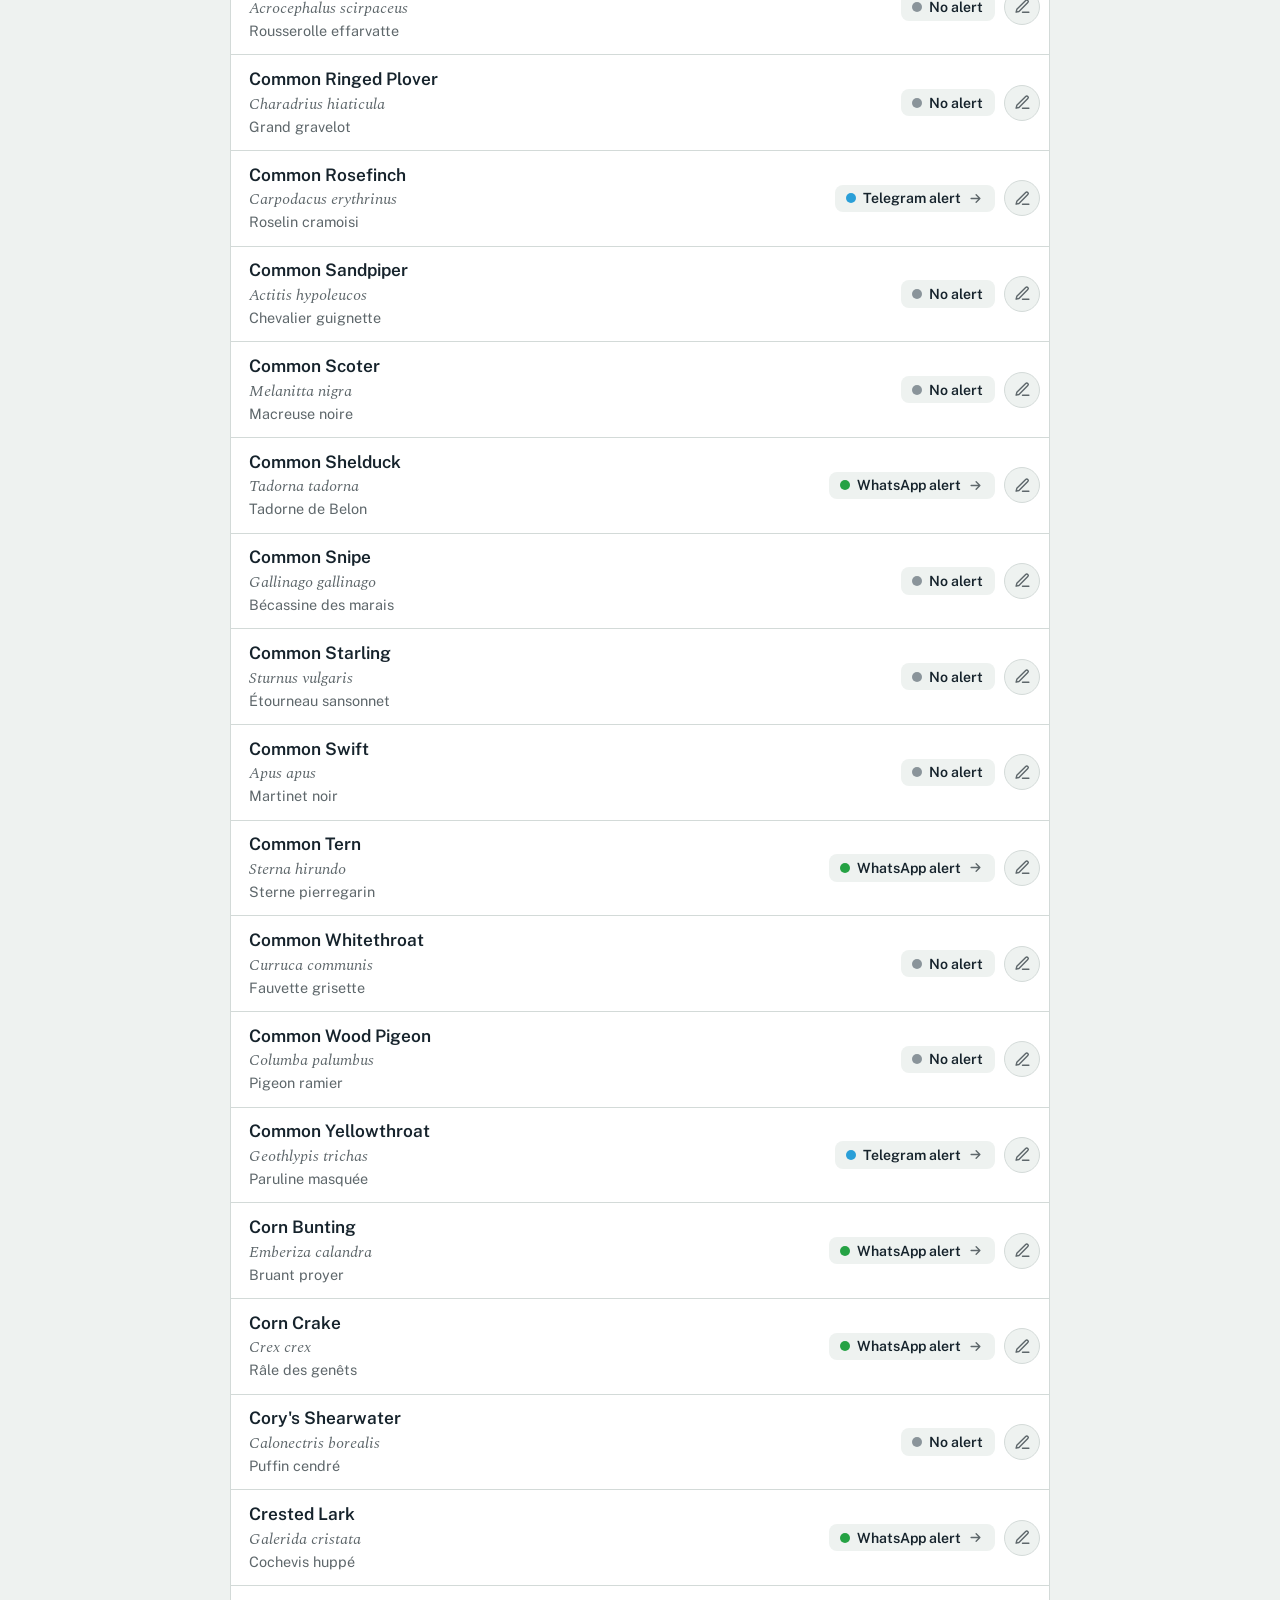
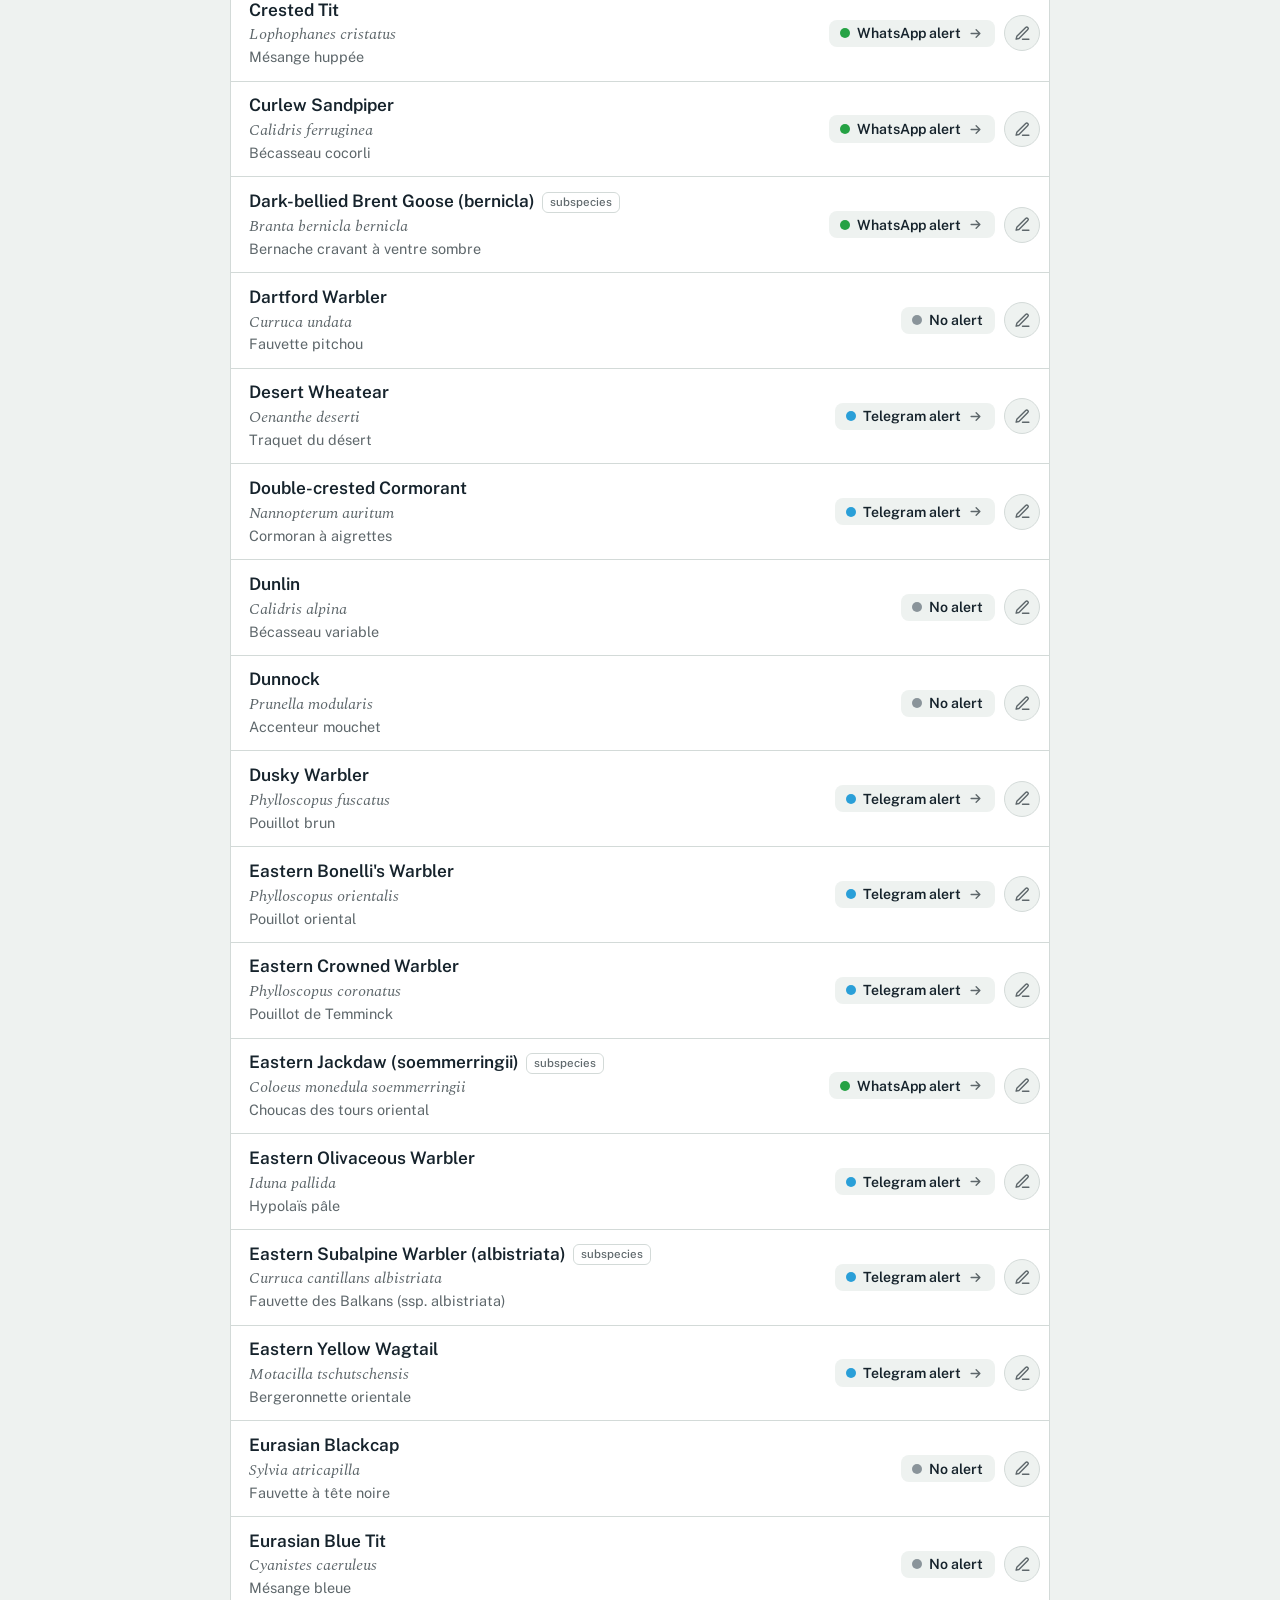
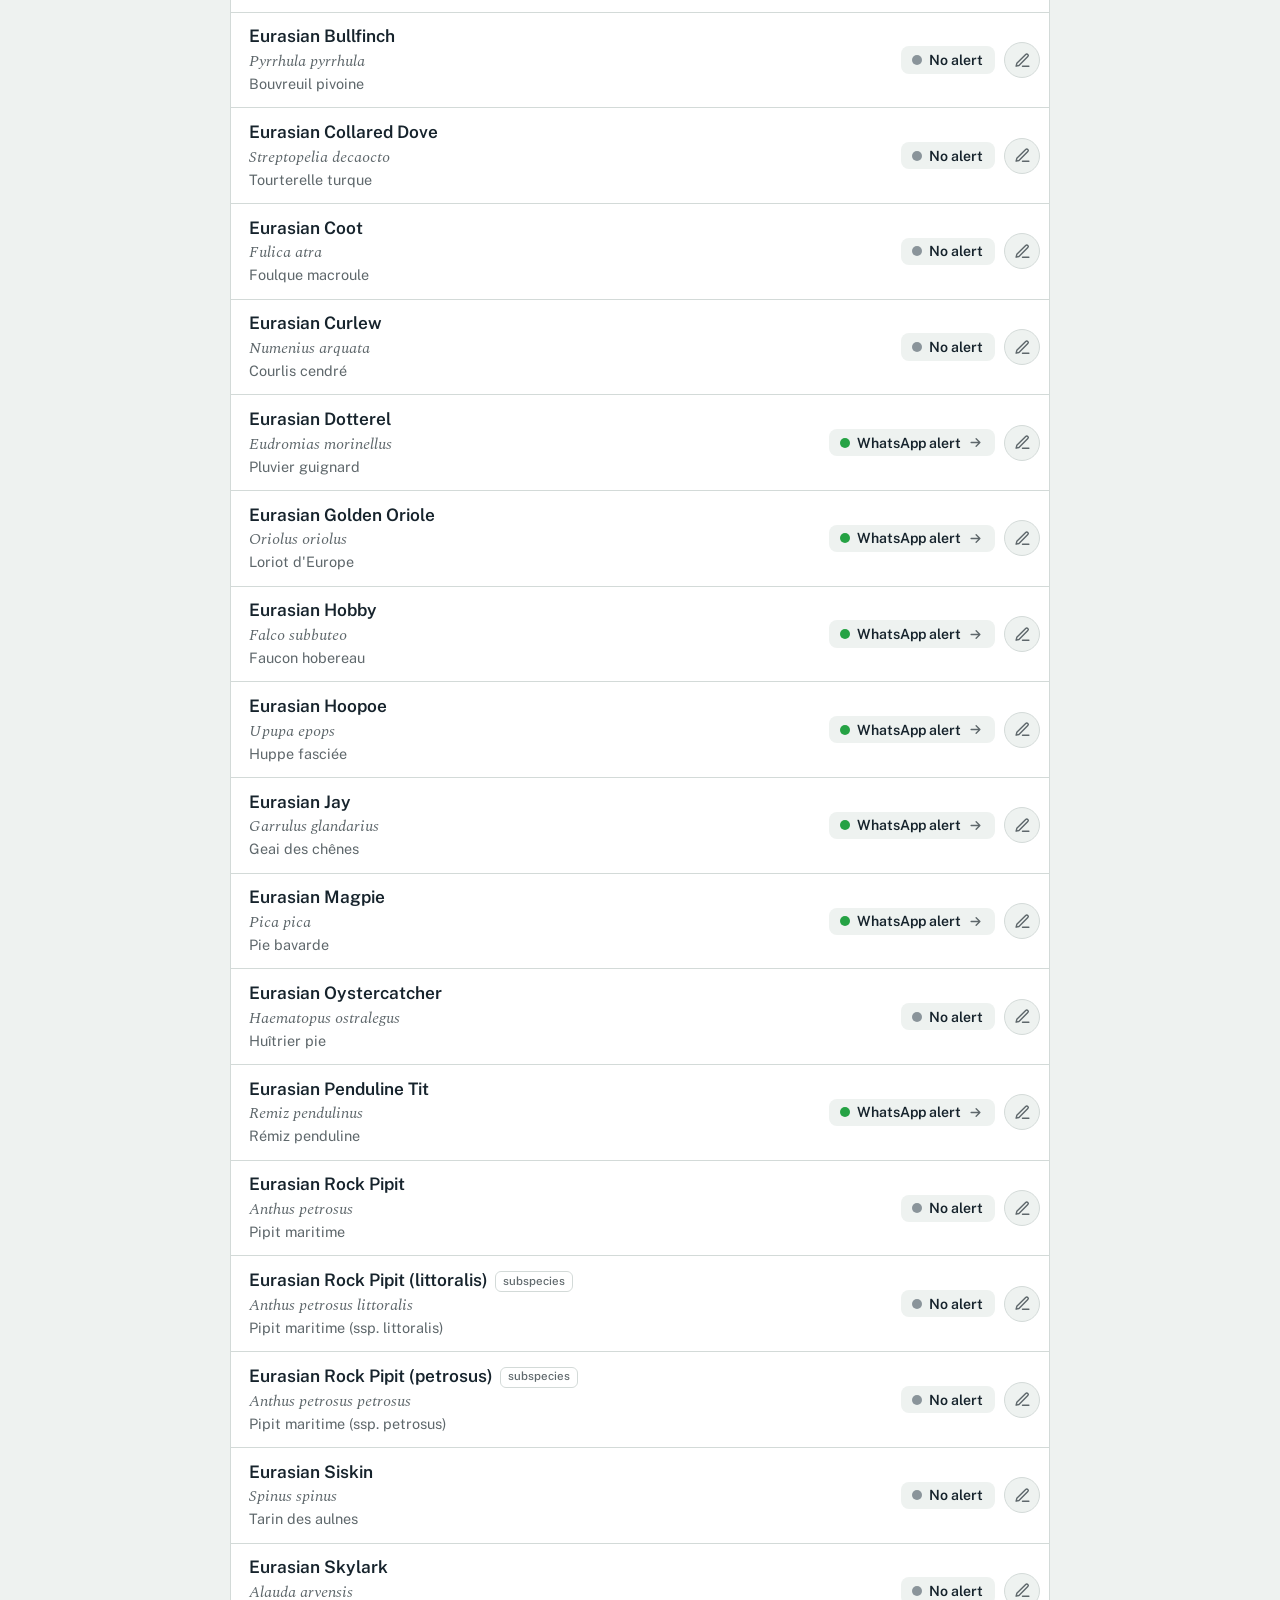
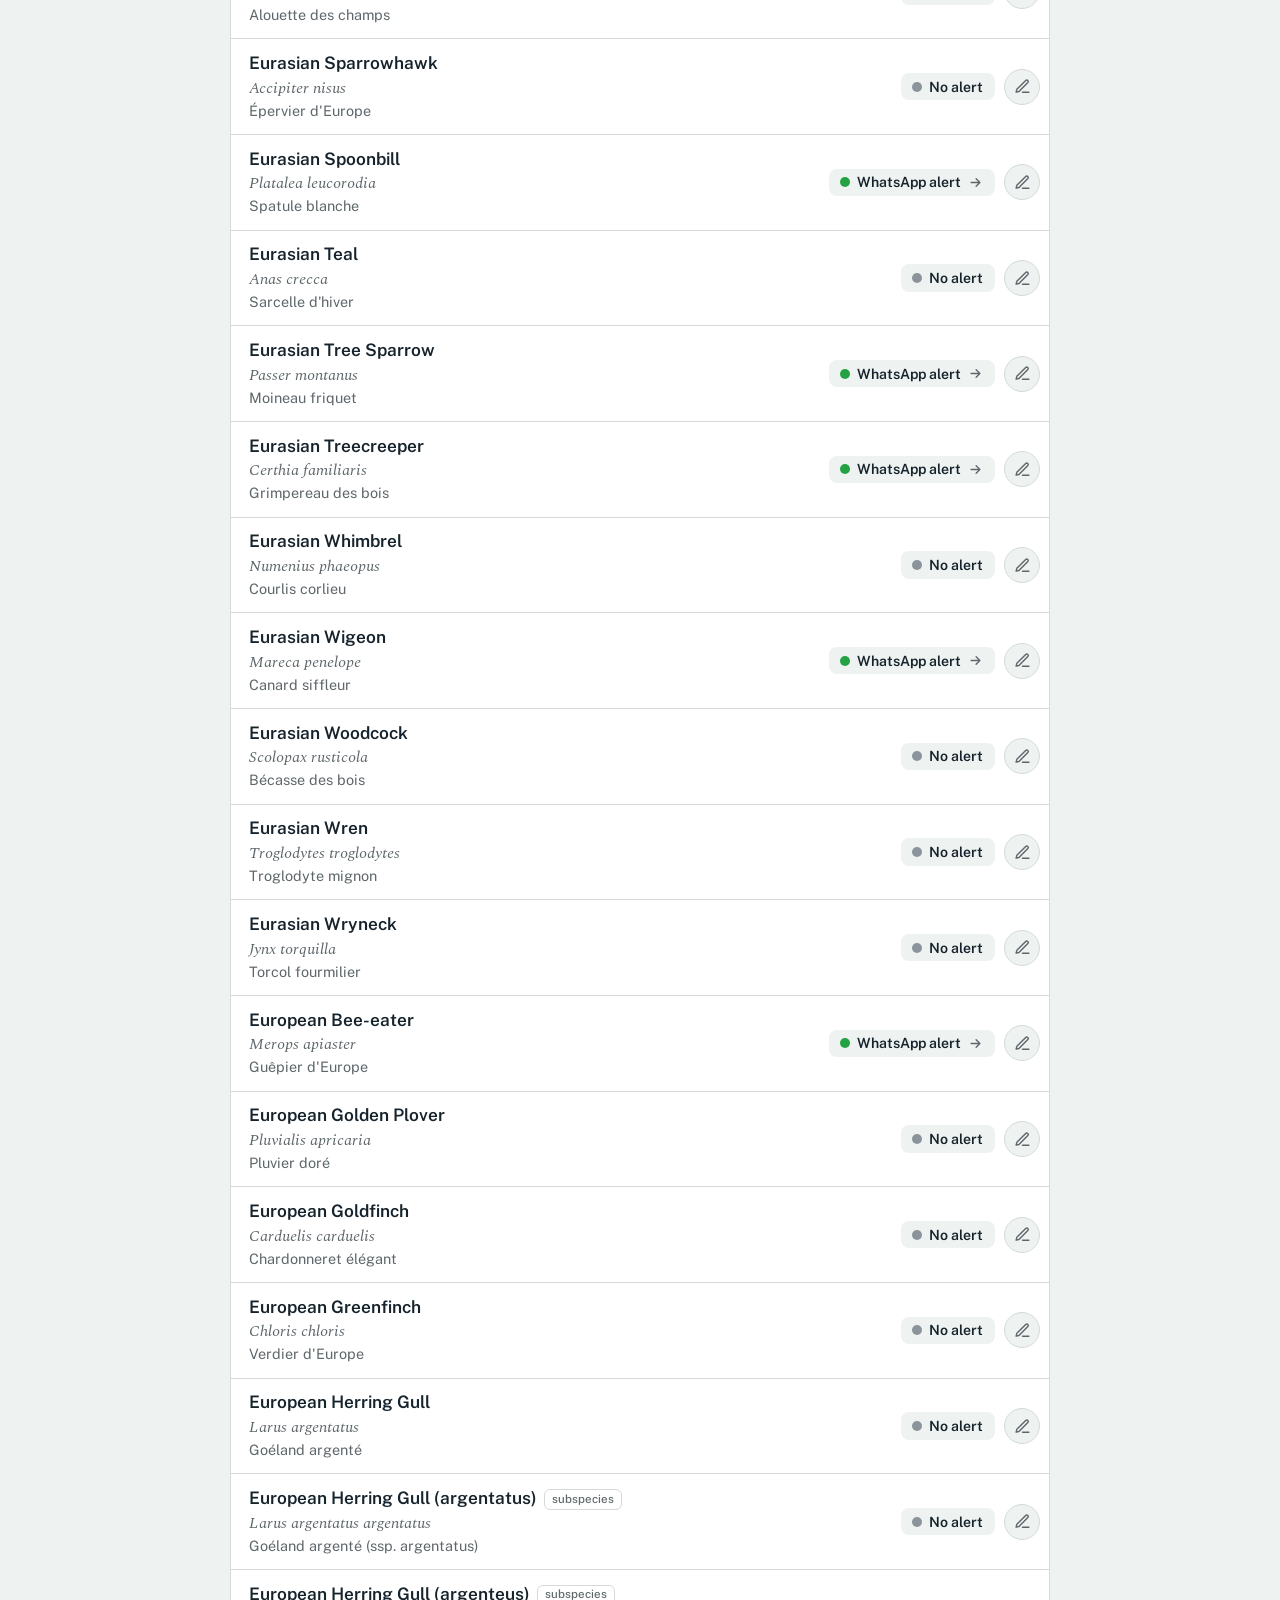
==== commit 66132055: "Chargement sans saut : bouton ☰ et phare écrits dans chaque page — v6.9 - index.html, editeur.html, " ====
--- a/index.html
+++ b/index.html
@@ -38,9 +38,16 @@
 <body>
 <div class="wrap">
   <header>
+    <!-- bouton ☰ et phare : écrits ici pour être là dès l'affichage (js/menu.js et js/phare.js les font fonctionner) -->
+    <button type="button" class="menu-btn" id="menuBtn" aria-expanded="false" aria-controls="menu" aria-label="Menu" title="Menu" data-notr><svg width="22" height="22" viewBox="0 0 24 24" fill="none" stroke="currentColor" stroke-width="2.2" stroke-linecap="round" aria-hidden="true"><path d="M4 7h16M4 12h16M4 17h16"/></svg></button>
+    <div class="phare-wrap" data-notr>
+      <button type="button" class="phare-btn" id="phareBtn" aria-expanded="false" aria-controls="pharePanel" aria-label="Météo et canaux" title="Météo et canaux"><img class="phare" src="phare_creach.svg" alt="" width="56" height="131"><span class="wind-pill" id="windPill" hidden></span></button>
+      <div class="phare-tip" id="phareTip" role="note" hidden><p data-t="tipPhare">Touche le phare : météo et canaux</p><button type="button" id="phareTipOk" data-t="tipOk">OK</button></div>
+      <div id="pharePanel" class="phare-panel" hidden></div>
+    </div>
     <div class="intro">
       <h1 data-t="title">Oiseaux d'Ouessant</h1>
-      <p class="lede">Tape le nom d'une espèce pour savoir sur quel canal annoncer ton observation.</p>
+      <p class="lede">Tape le nom d'une espèce pour savoir sur quel canal annoncer ton observation, puis touche le canal pour préparer ton message.</p>
     </div>
     <div class="tools">
       <div class="lang" role="group" aria-label="Langue / Language">
--- a/css/menu.css
+++ b/css/menu.css
@@ -1,5 +1,5 @@
 /* Oiseaux d'Ouessant — menu ☰ (appli, éditeur, historique) : bouton, panneau qui glisse depuis la gauche, voile.
-   Le même sur toutes les pages, construit par js/menu.js (classe .has-menu sur <html> pour l'éditeur et l'historique). */
+   Le même sur toutes les pages, bouton écrit dans chaque page, menu construit par js/menu.js (classe .has-menu sur <html> de l'éditeur et de l'historique). */
 .menu-btn{position:absolute;left:0;top:.8rem;width:42px;height:42px;display:grid;place-items:center;border:1px solid var(--line);border-radius:12px;background:var(--paper);color:var(--ink);cursor:pointer;-webkit-tap-highlight-color:transparent}
 .menu-btn:hover{background:color-mix(in srgb,var(--ocean) 10%,var(--paper))}
 .menu-btn:focus-visible{outline:3px solid var(--heather);outline-offset:2px}
@@ -80,6 +80,10 @@
 .menu-contact{margin:.1rem 0 .7rem;max-width:none}
 .menu .sbtn{border:1px dashed var(--line);background:none;color:var(--ocean-2);font:600 .88rem var(--sans);padding:.45rem .8rem;border-radius:8px;cursor:pointer}
 .menu .sbtn:focus-visible{outline:3px solid var(--heather);outline-offset:2px}
-/* pages annexes : même rangée du haut que l'appli (☰ à gauche, FR / EN à droite) */
-:root.has-menu header{padding-top:4.1rem}
+/* pages annexes (éditeur, historique) : même en-tête que l'appli — rangée du haut (☰ à gauche, FR / EN à droite),
+   titre et sous-titre sur toute la largeur à côté du phare, même marge sous l'en-tête (la pastille de vent y dépasse) */
+:root.has-menu header{padding:4.1rem 0 2.1rem}
+:root.has-menu header .intro{flex:1 1 auto;min-width:0}
+:root.has-menu header h1{padding-right:0}
+:root.has-menu header .sub{font-size:1rem}
 :root.has-menu header .tools,:root.has-menu .hist-lang{top:.8rem}
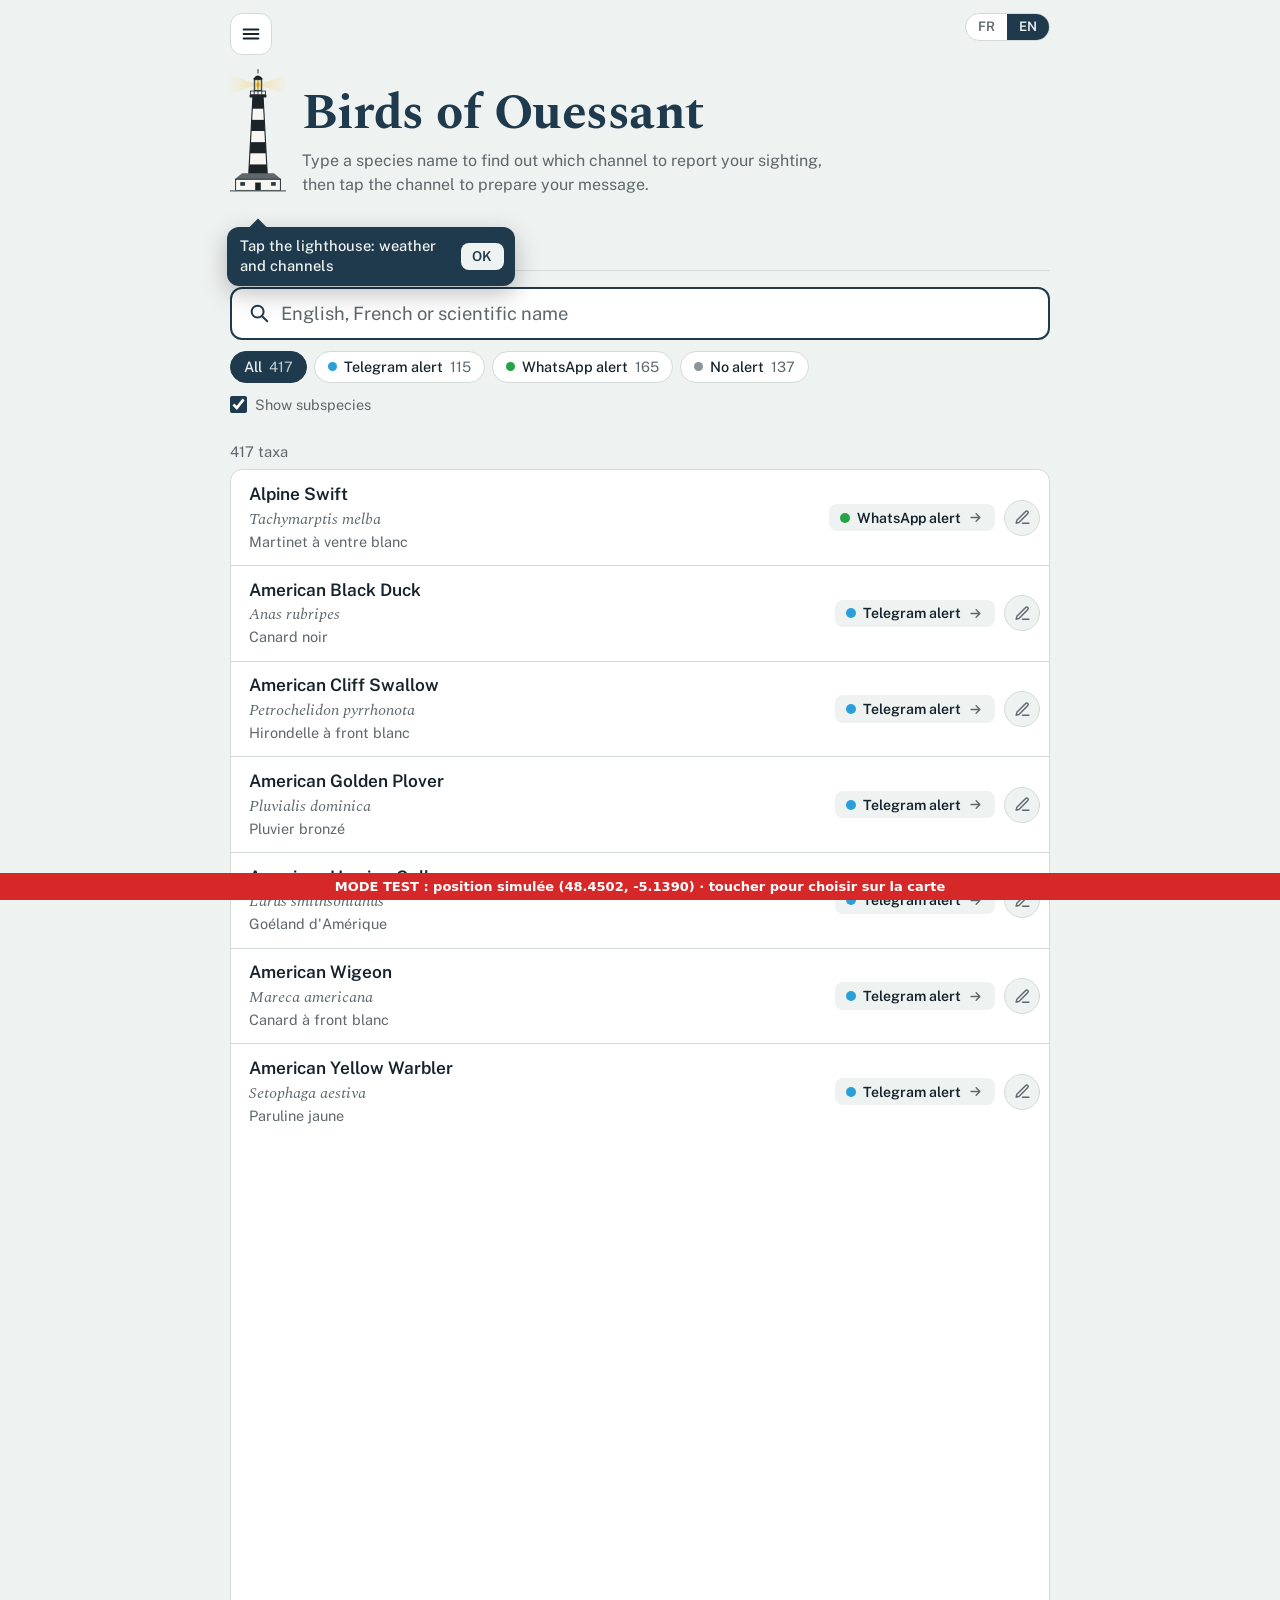
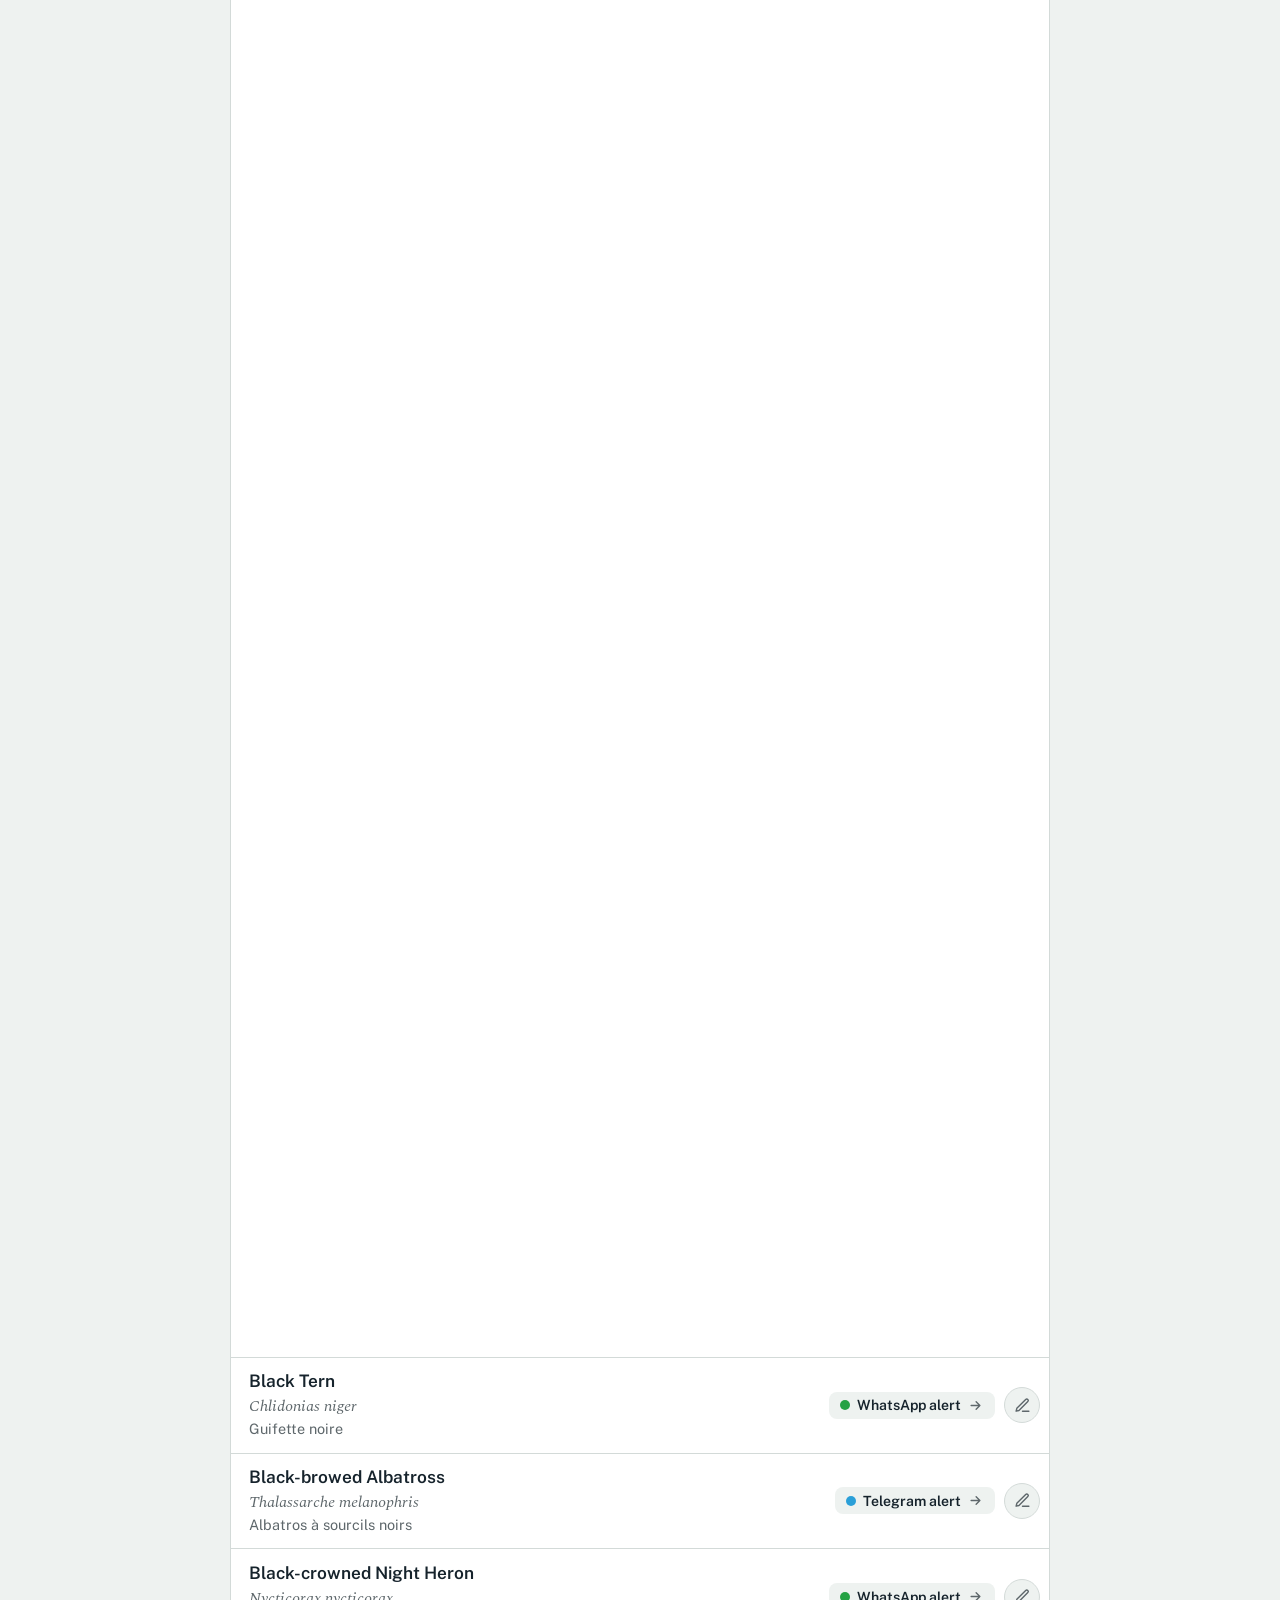
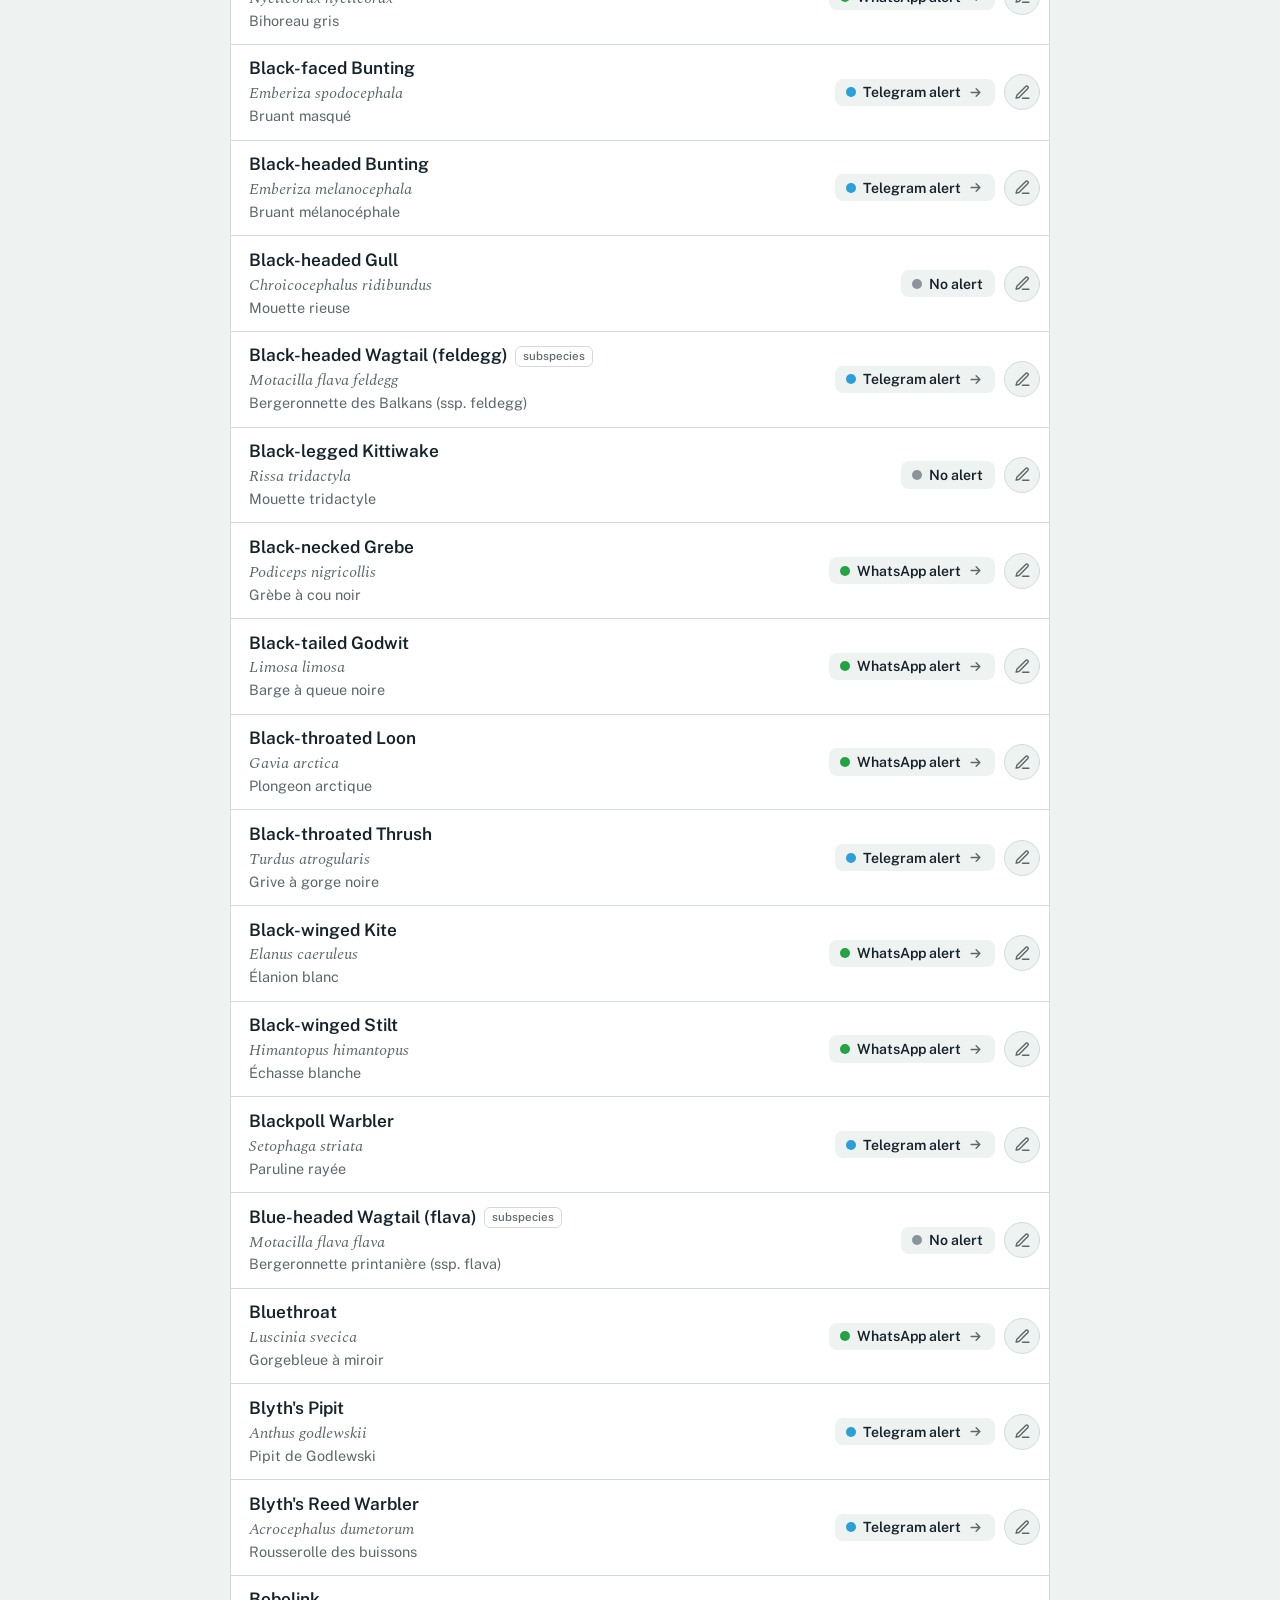
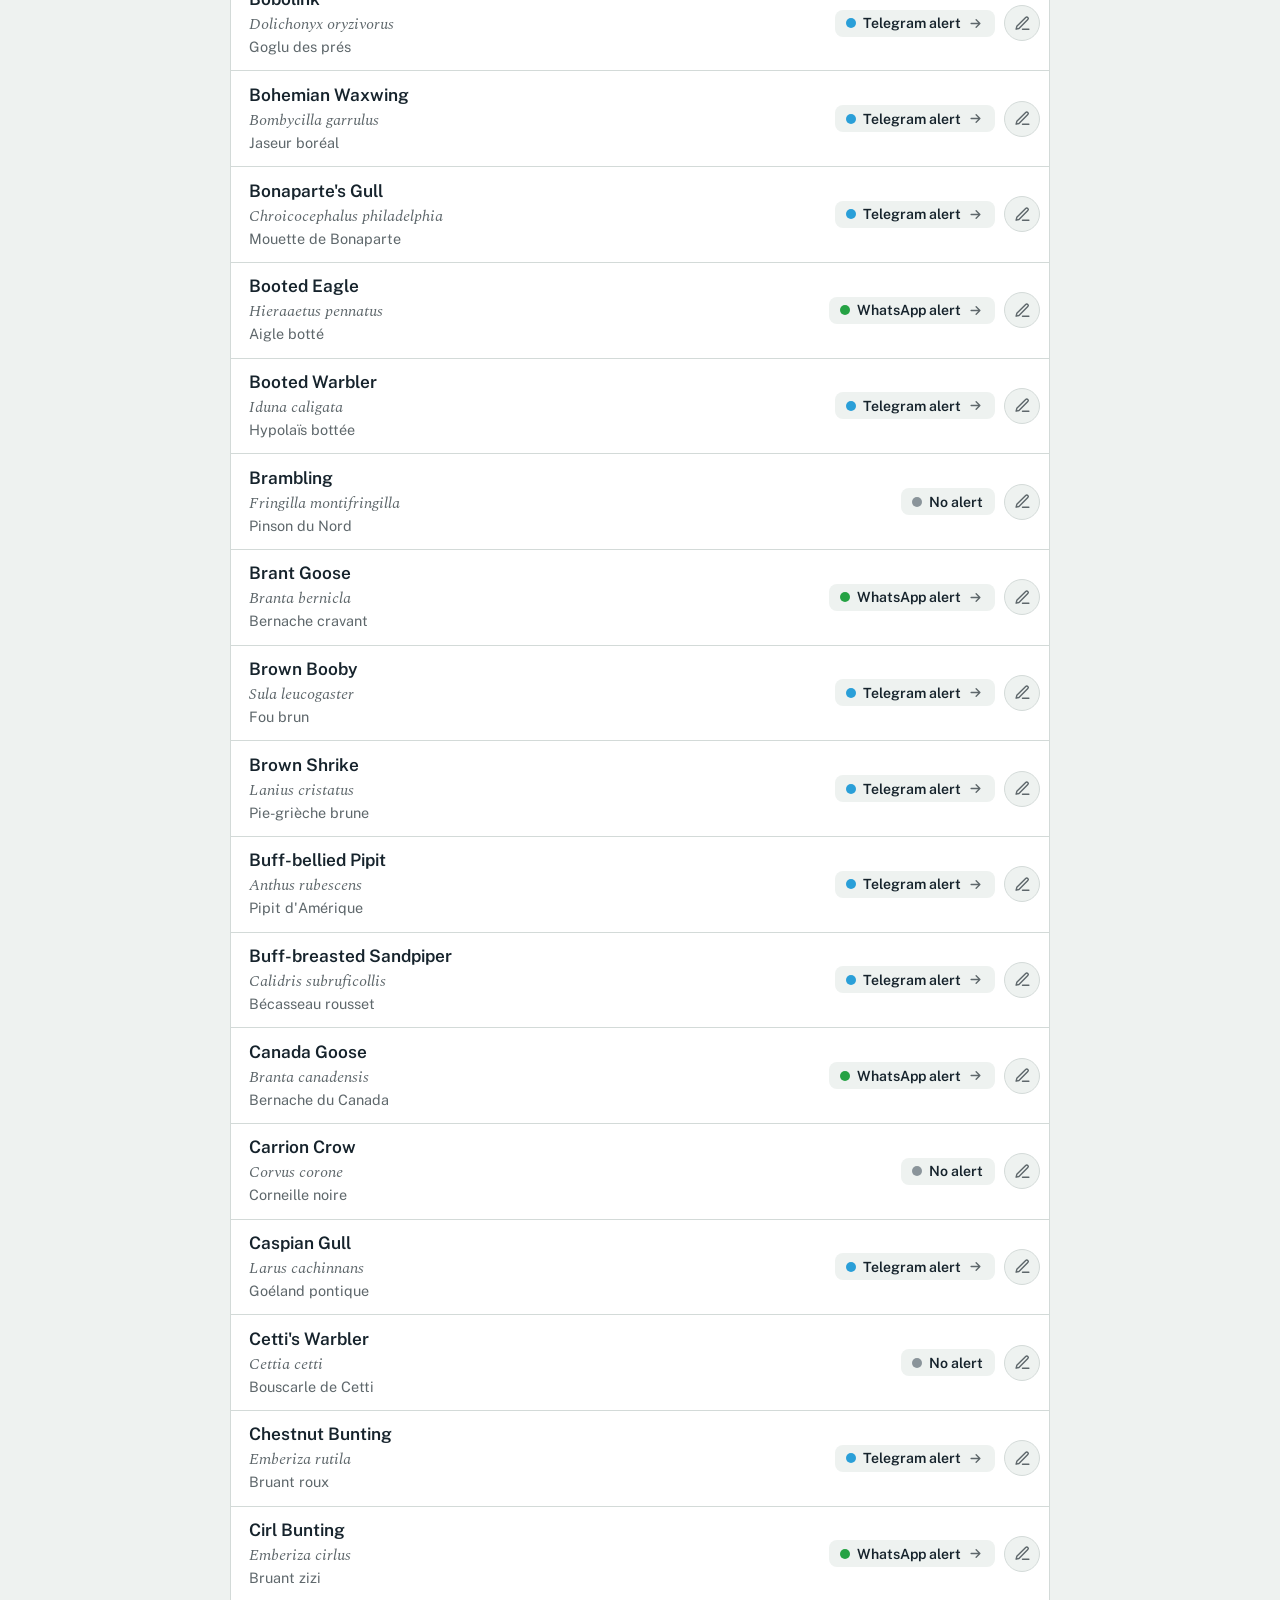
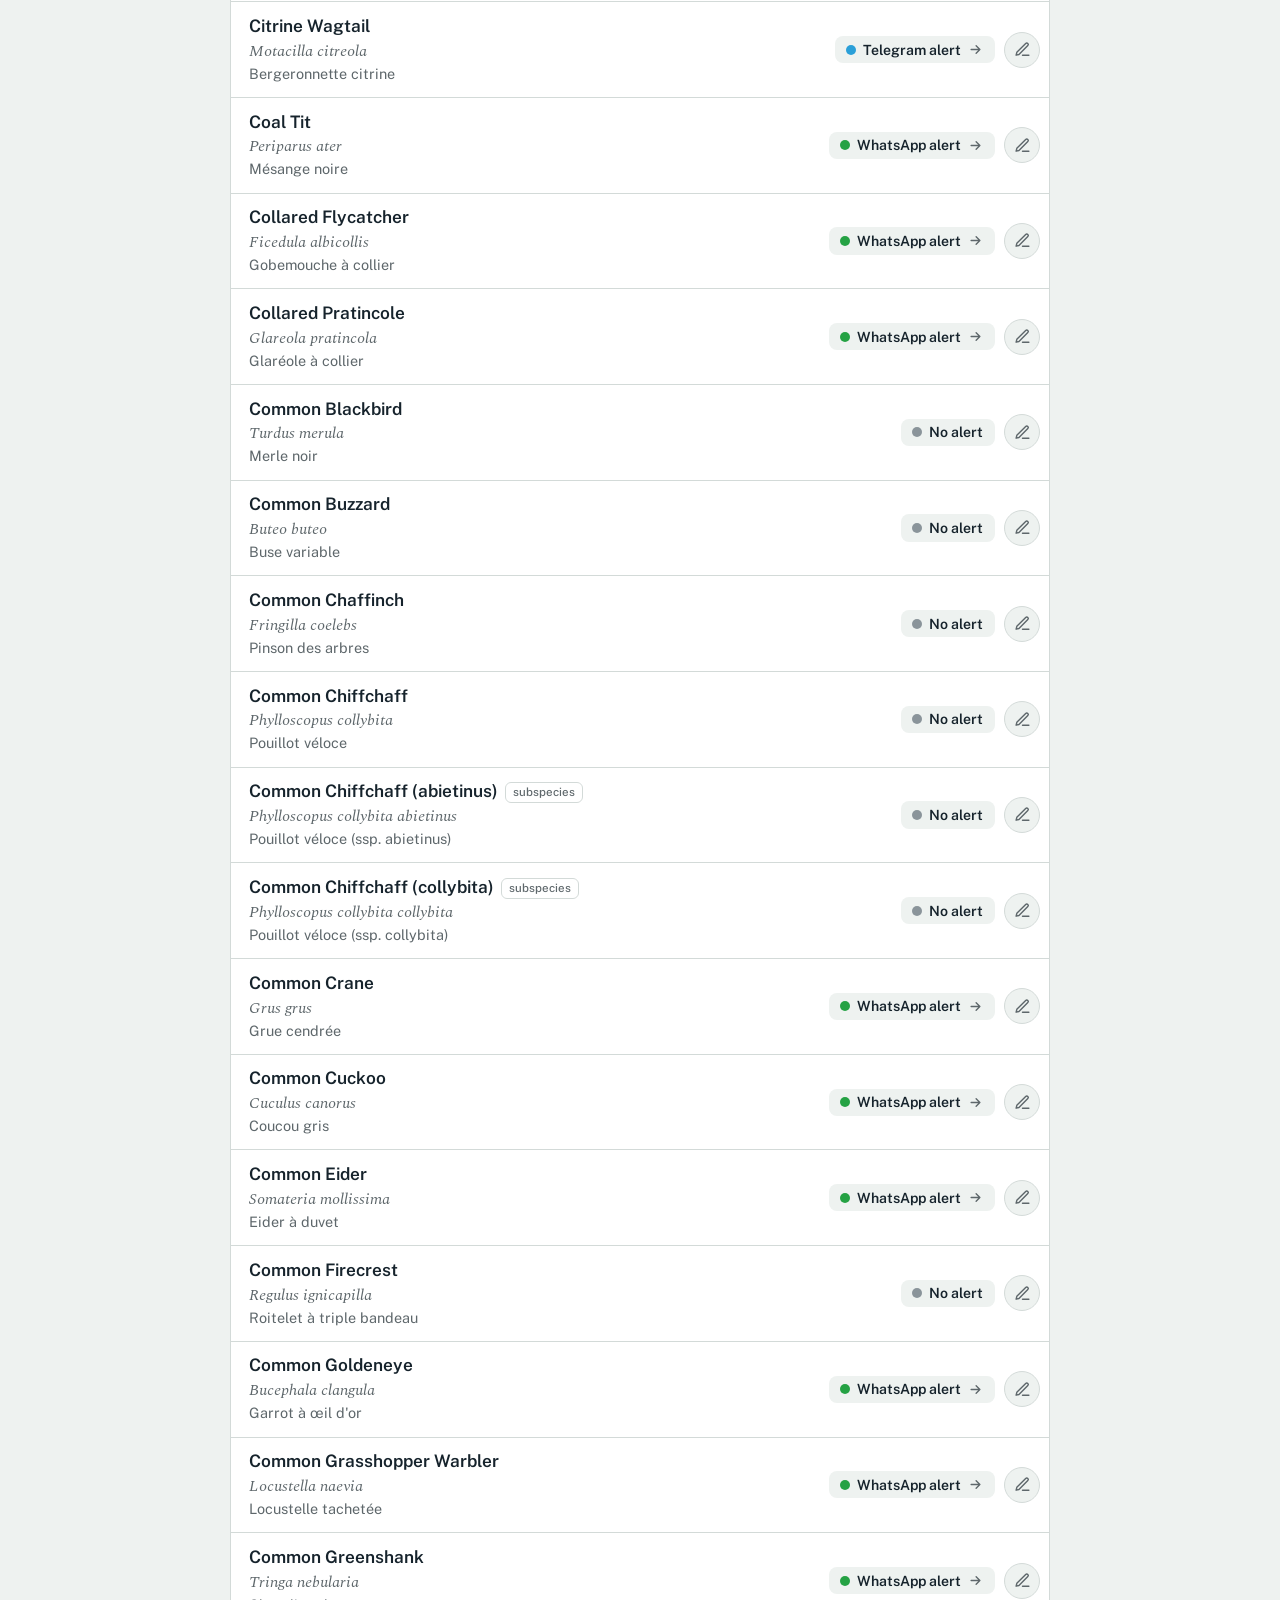
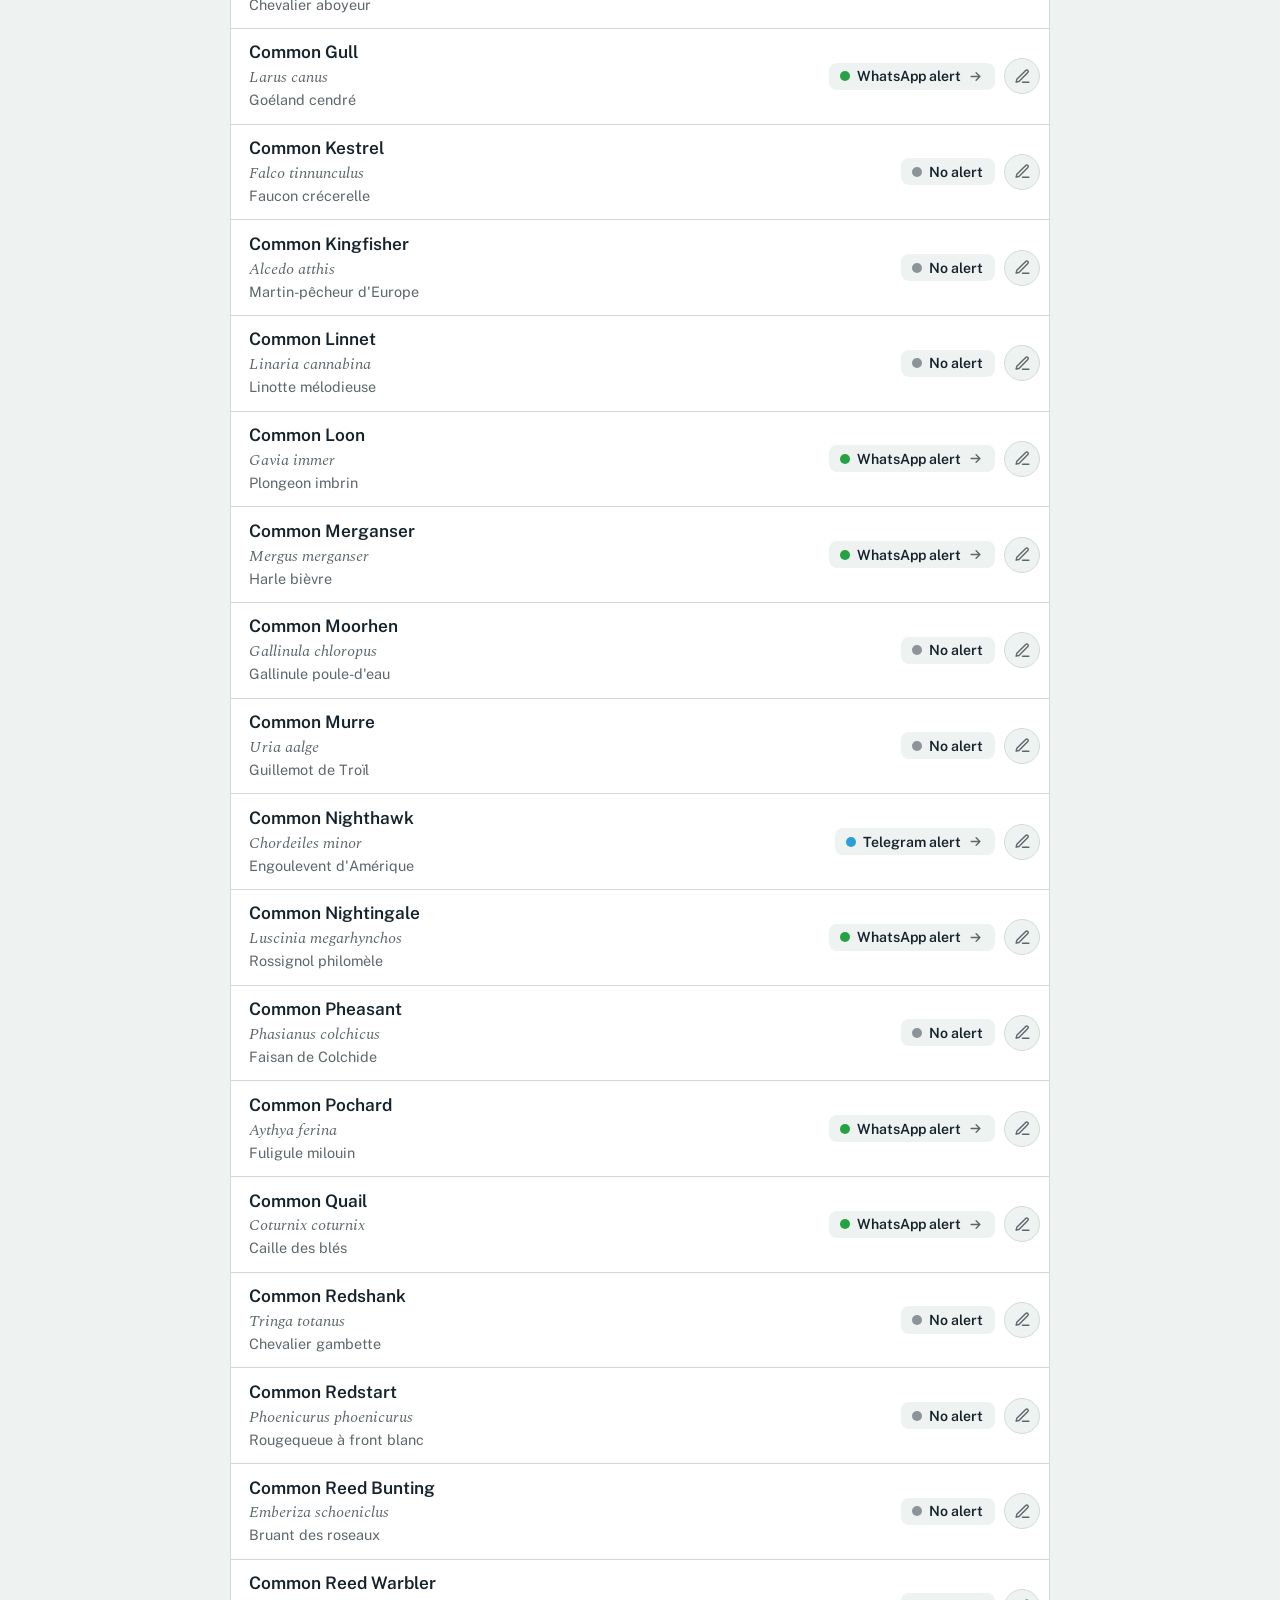
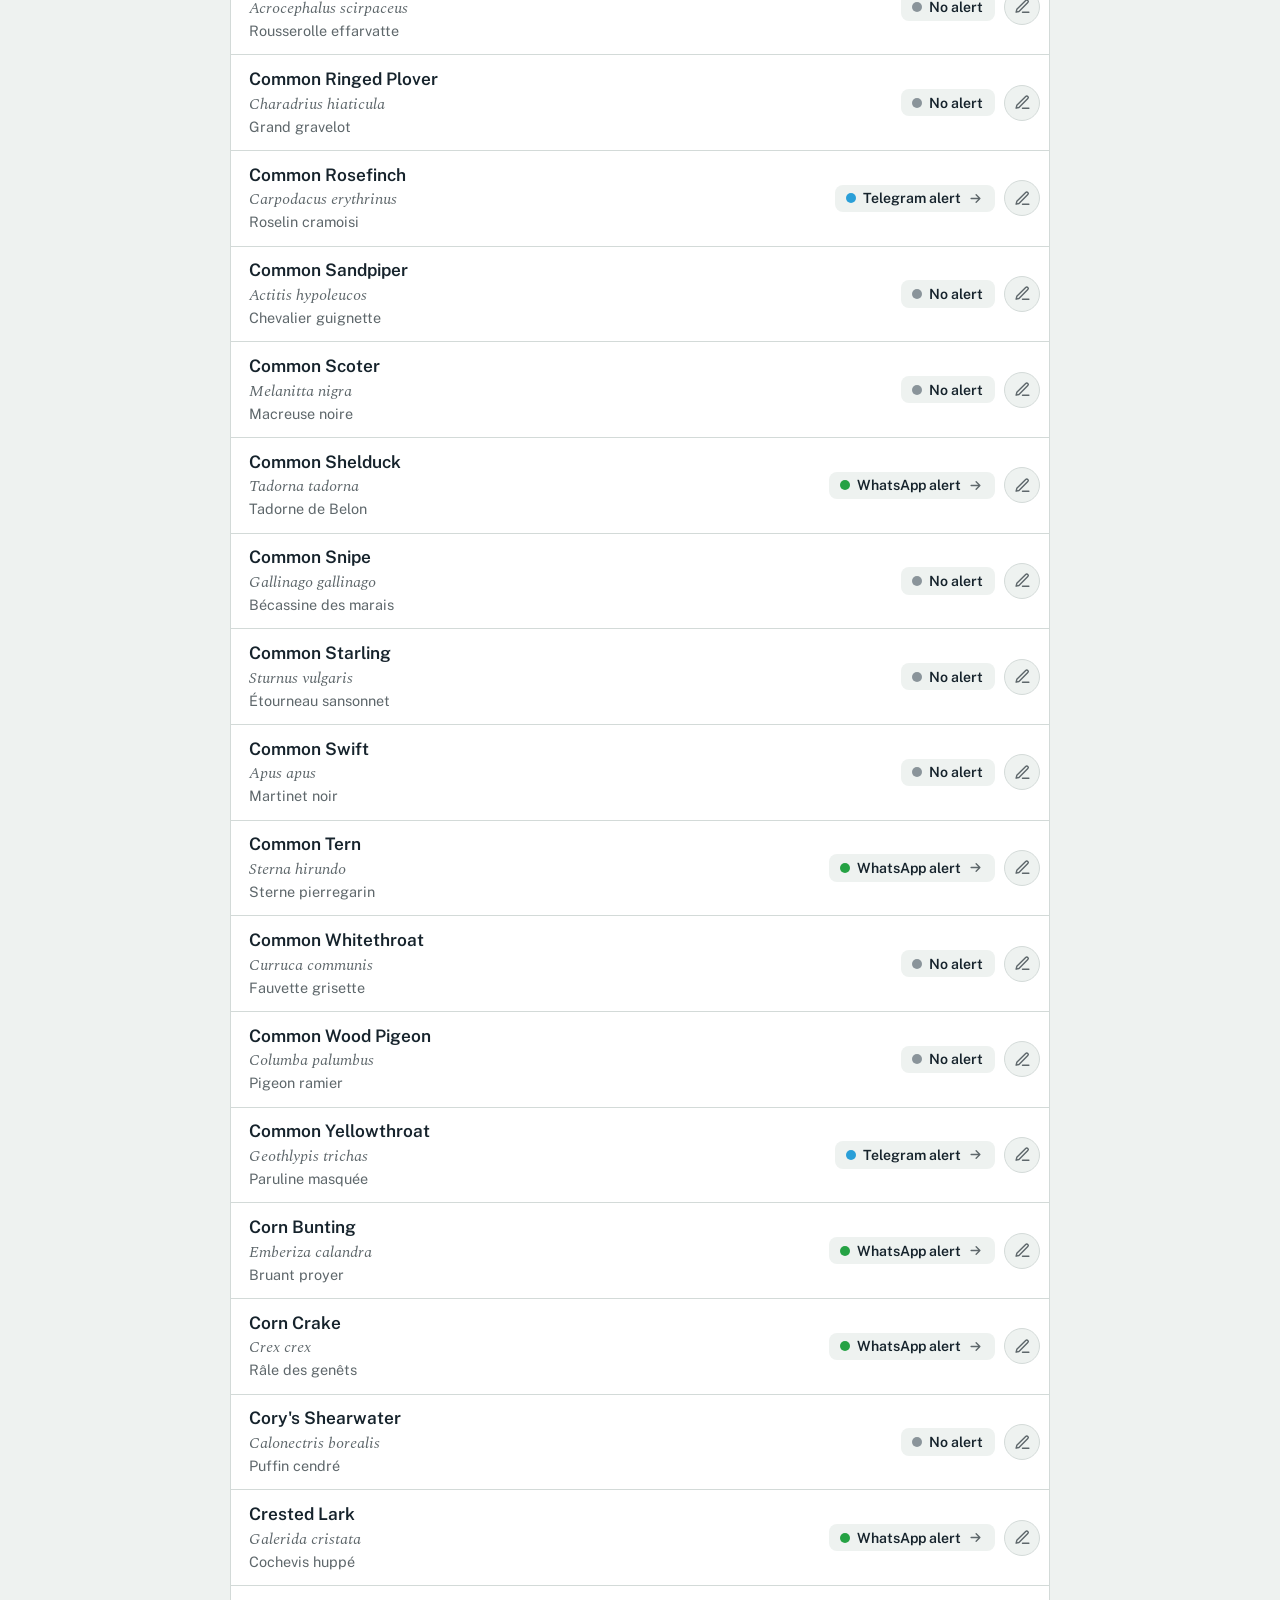
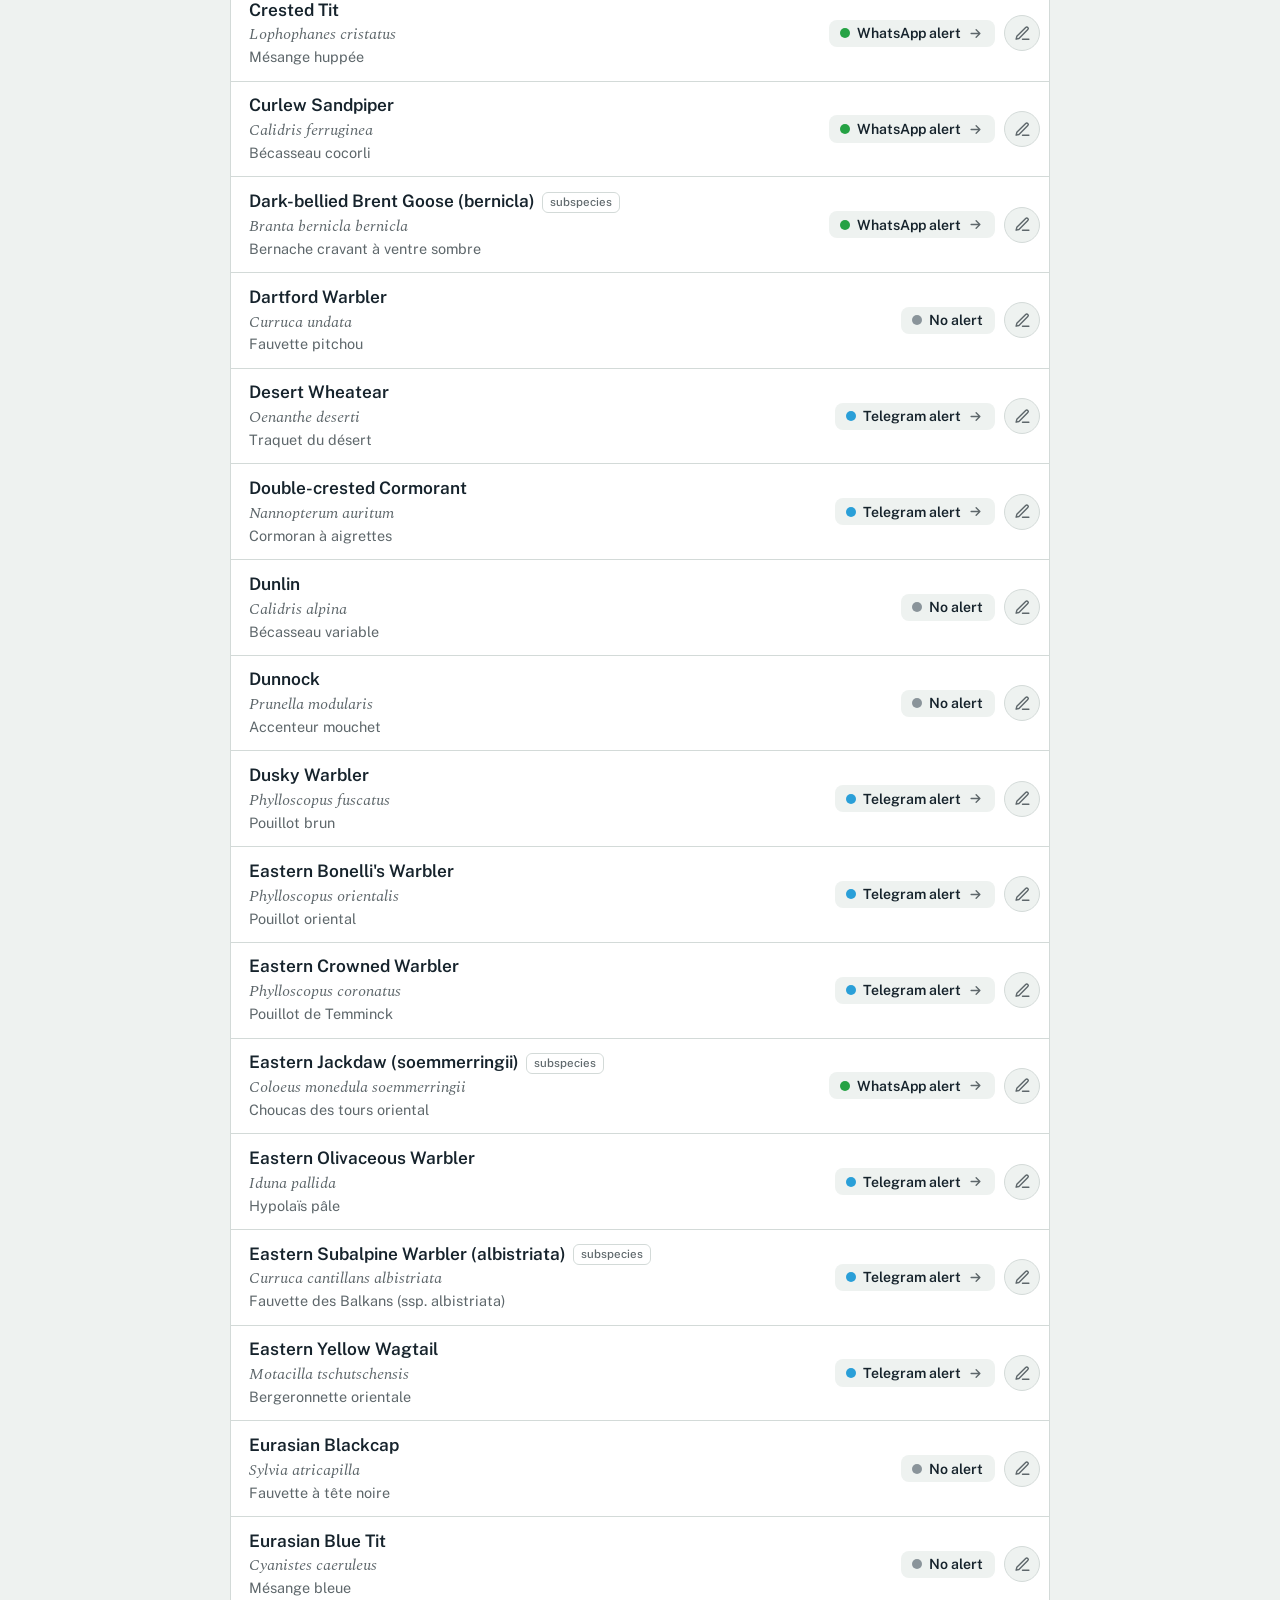
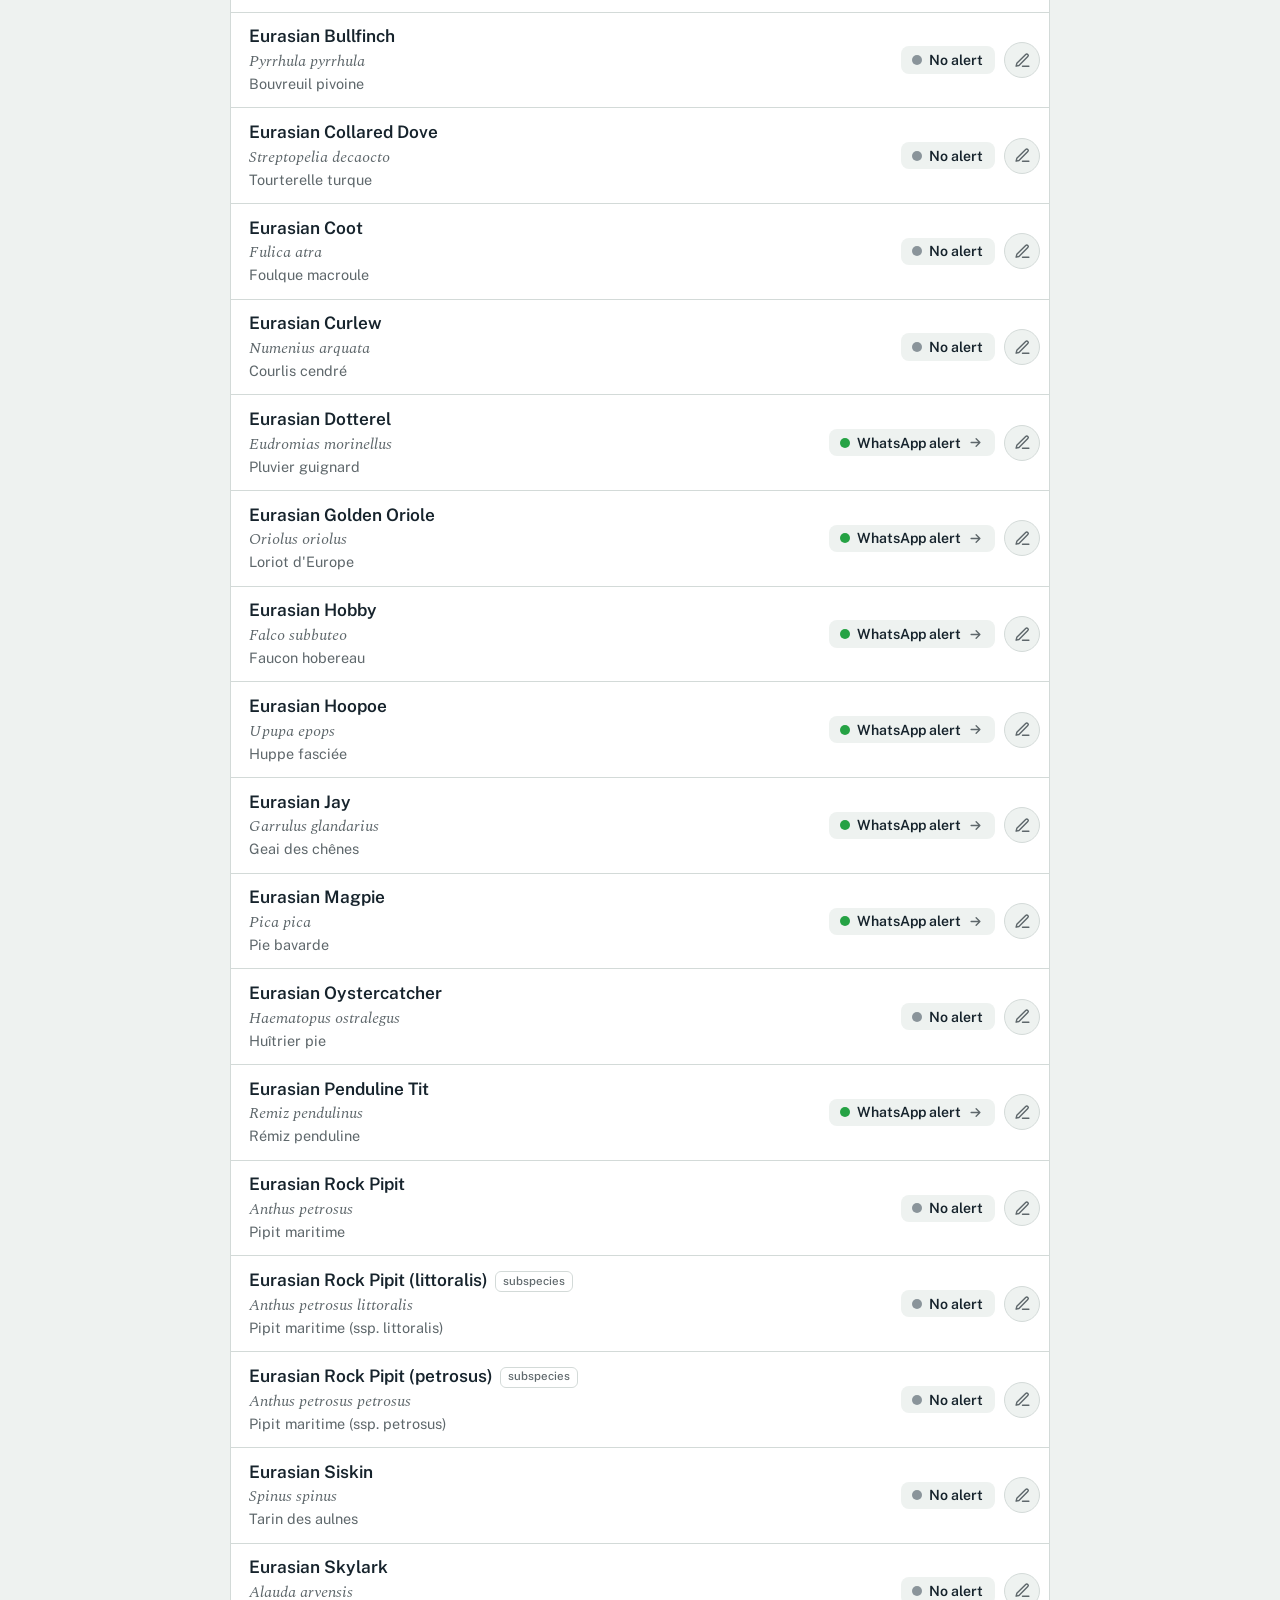
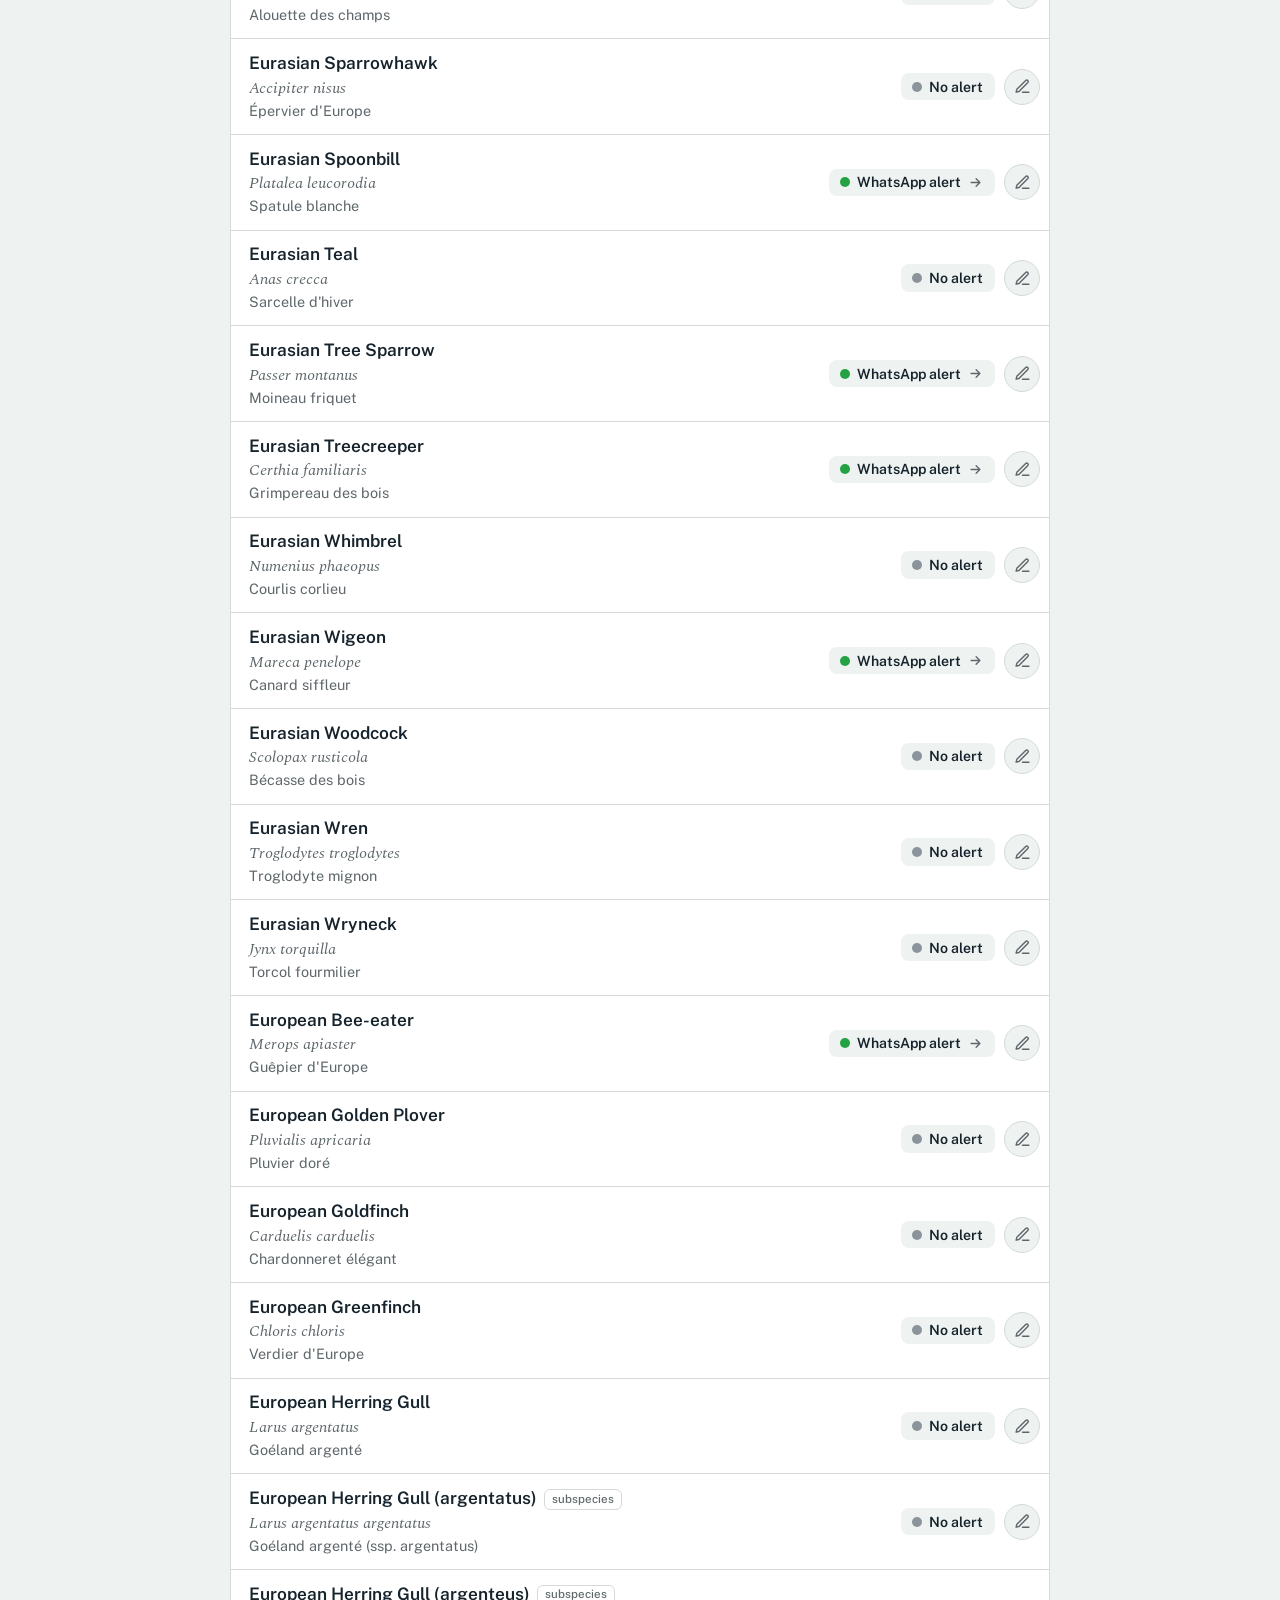
==== commit 687149cd: "Merge branch 'Pre-prod' into test # Conflicts: #	sw.js" ====
--- a/index.html
+++ b/index.html
@@ -3,7 +3,7 @@
 <head>
 <meta charset="utf-8">
 <!-- Sécurité : seules les ressources de l'appli (et la météo Open-Meteo) sont autorisées -->
-<meta http-equiv="Content-Security-Policy" content="default-src 'self'; script-src 'self'; style-src 'self' 'unsafe-inline'; img-src 'self' data: blob:; font-src 'self'; connect-src 'self' https://api.open-meteo.com; manifest-src 'self'; worker-src 'self'; object-src 'none'; base-uri 'none'; form-action 'none'">
+<meta http-equiv="Content-Security-Policy" content="default-src 'self'; script-src 'self'; style-src 'self' 'unsafe-inline'; img-src 'self' data: blob: https://raw.githubusercontent.com; font-src 'self'; connect-src 'self' https://api.open-meteo.com; manifest-src 'self'; worker-src 'self'; object-src 'none'; base-uri 'none'; form-action 'none'">
 <meta name="viewport" content="width=device-width, initial-scale=1, viewport-fit=cover, interactive-widget=resizes-content">
 <title>Oiseaux d'Ouessant · canal de diffusion</title>
 <meta name="description" content="Sur quel canal annoncer ton observation (Telegram, WhatsApp ou pas d'annonce), et où se trouve chaque lieu-dit de l'île.">
@@ -116,6 +116,7 @@
 </div>
 
 
+<script src="js/test-gps.js"></script>
 <script src="js/textes.js"></script>
 <script src="js/carte.js"></script>
 <script src="js/recherche.js"></script>
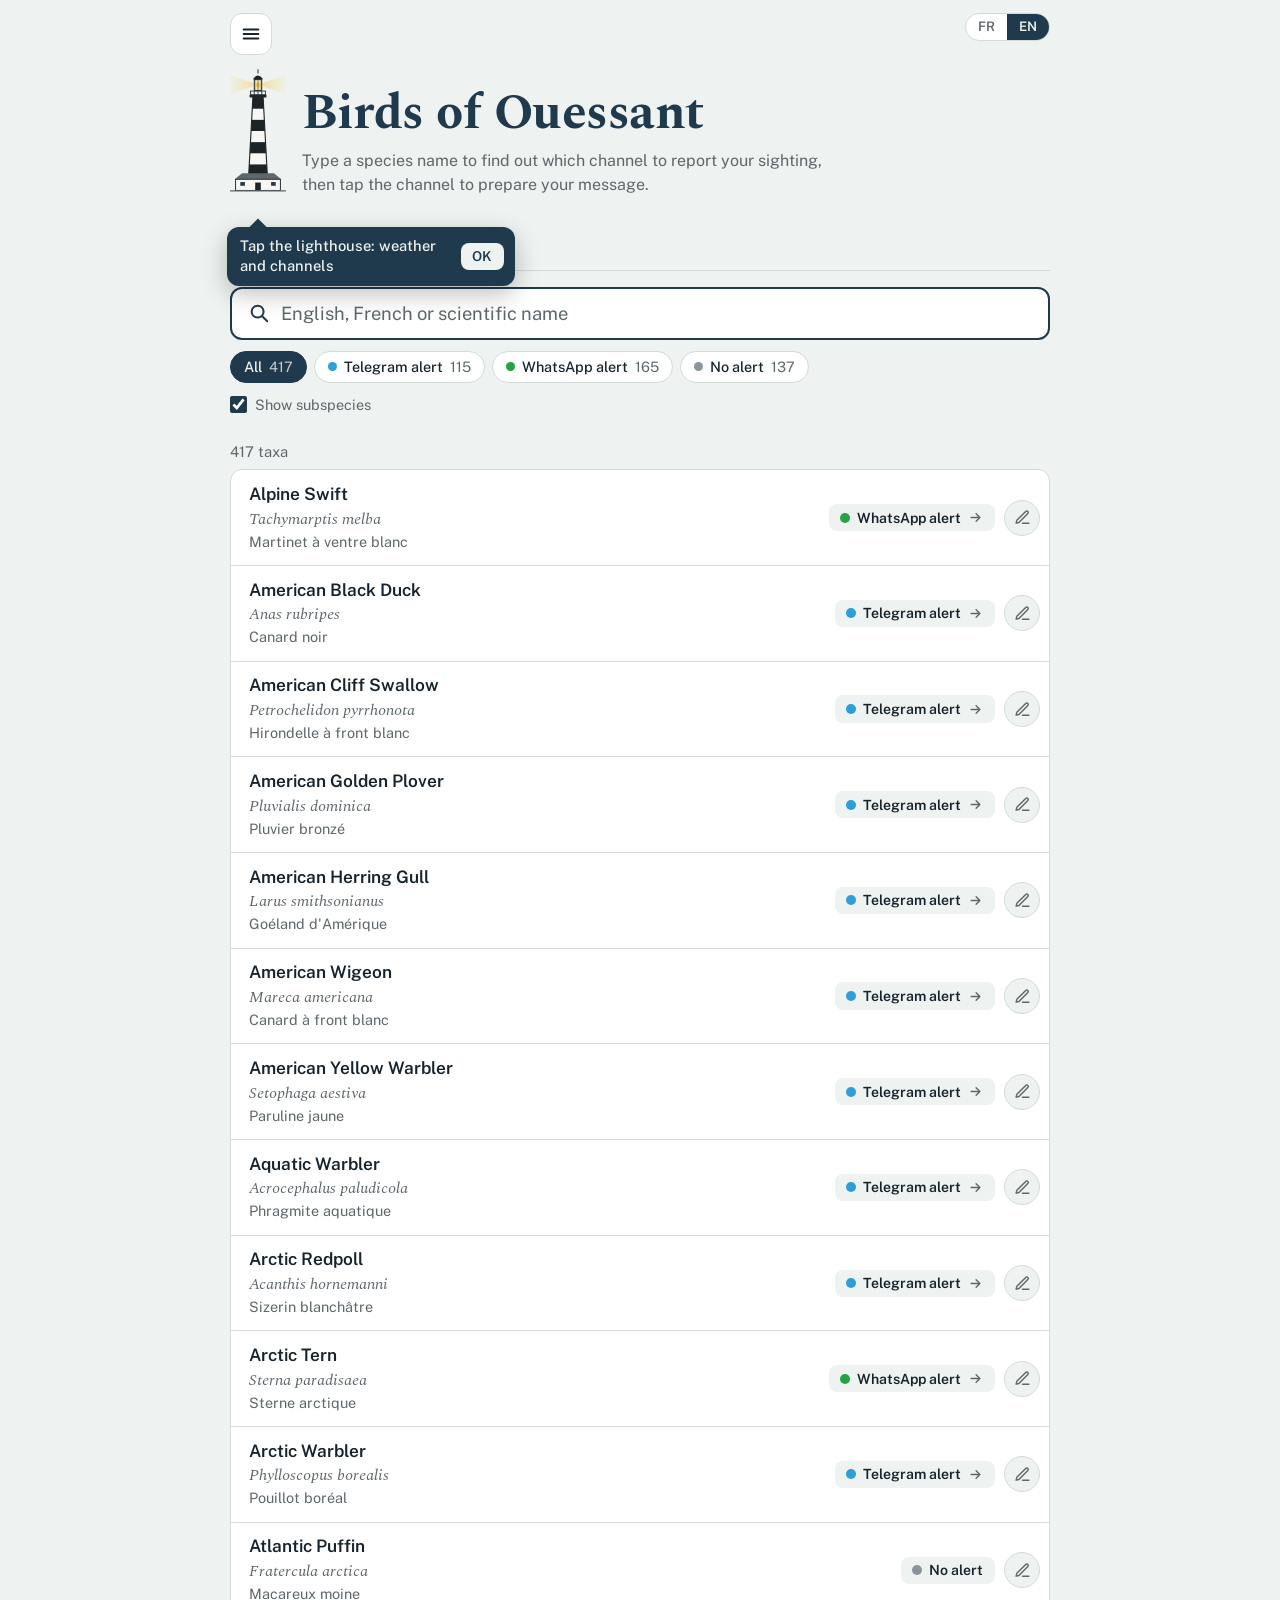
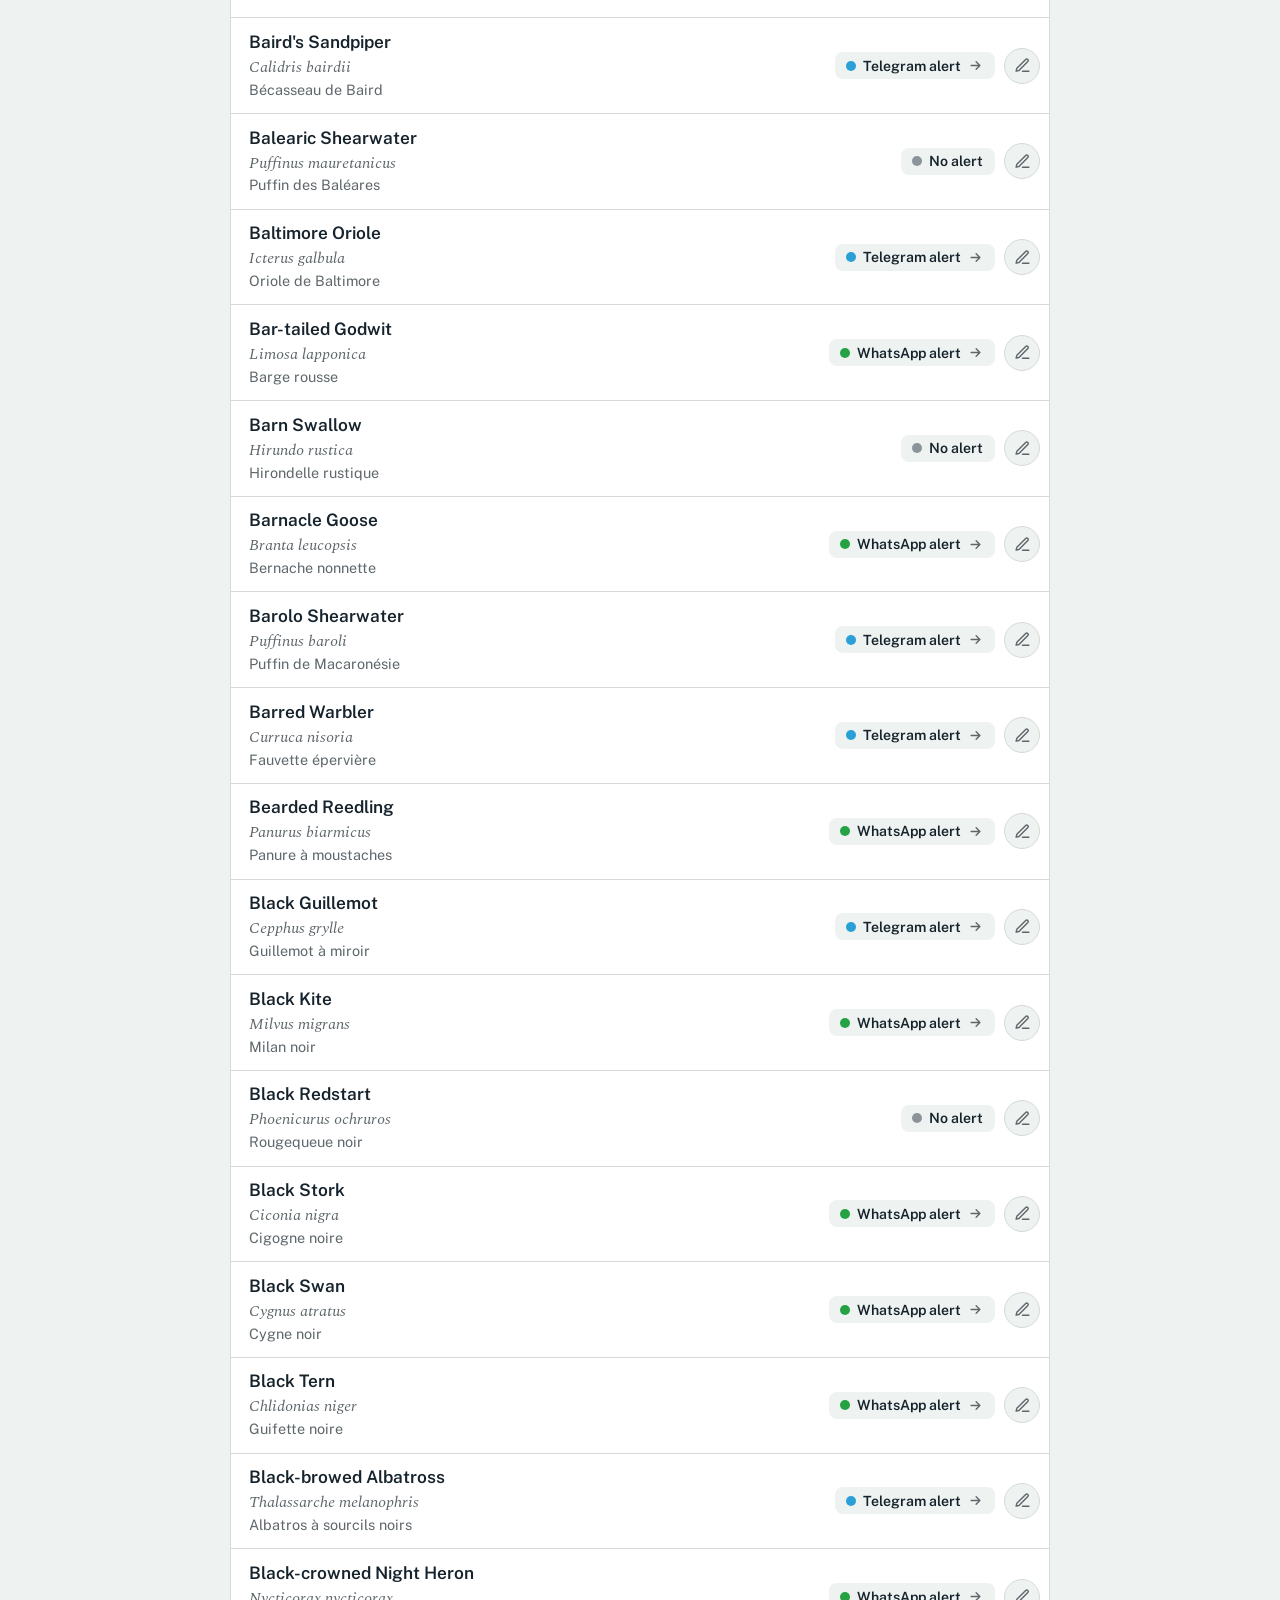
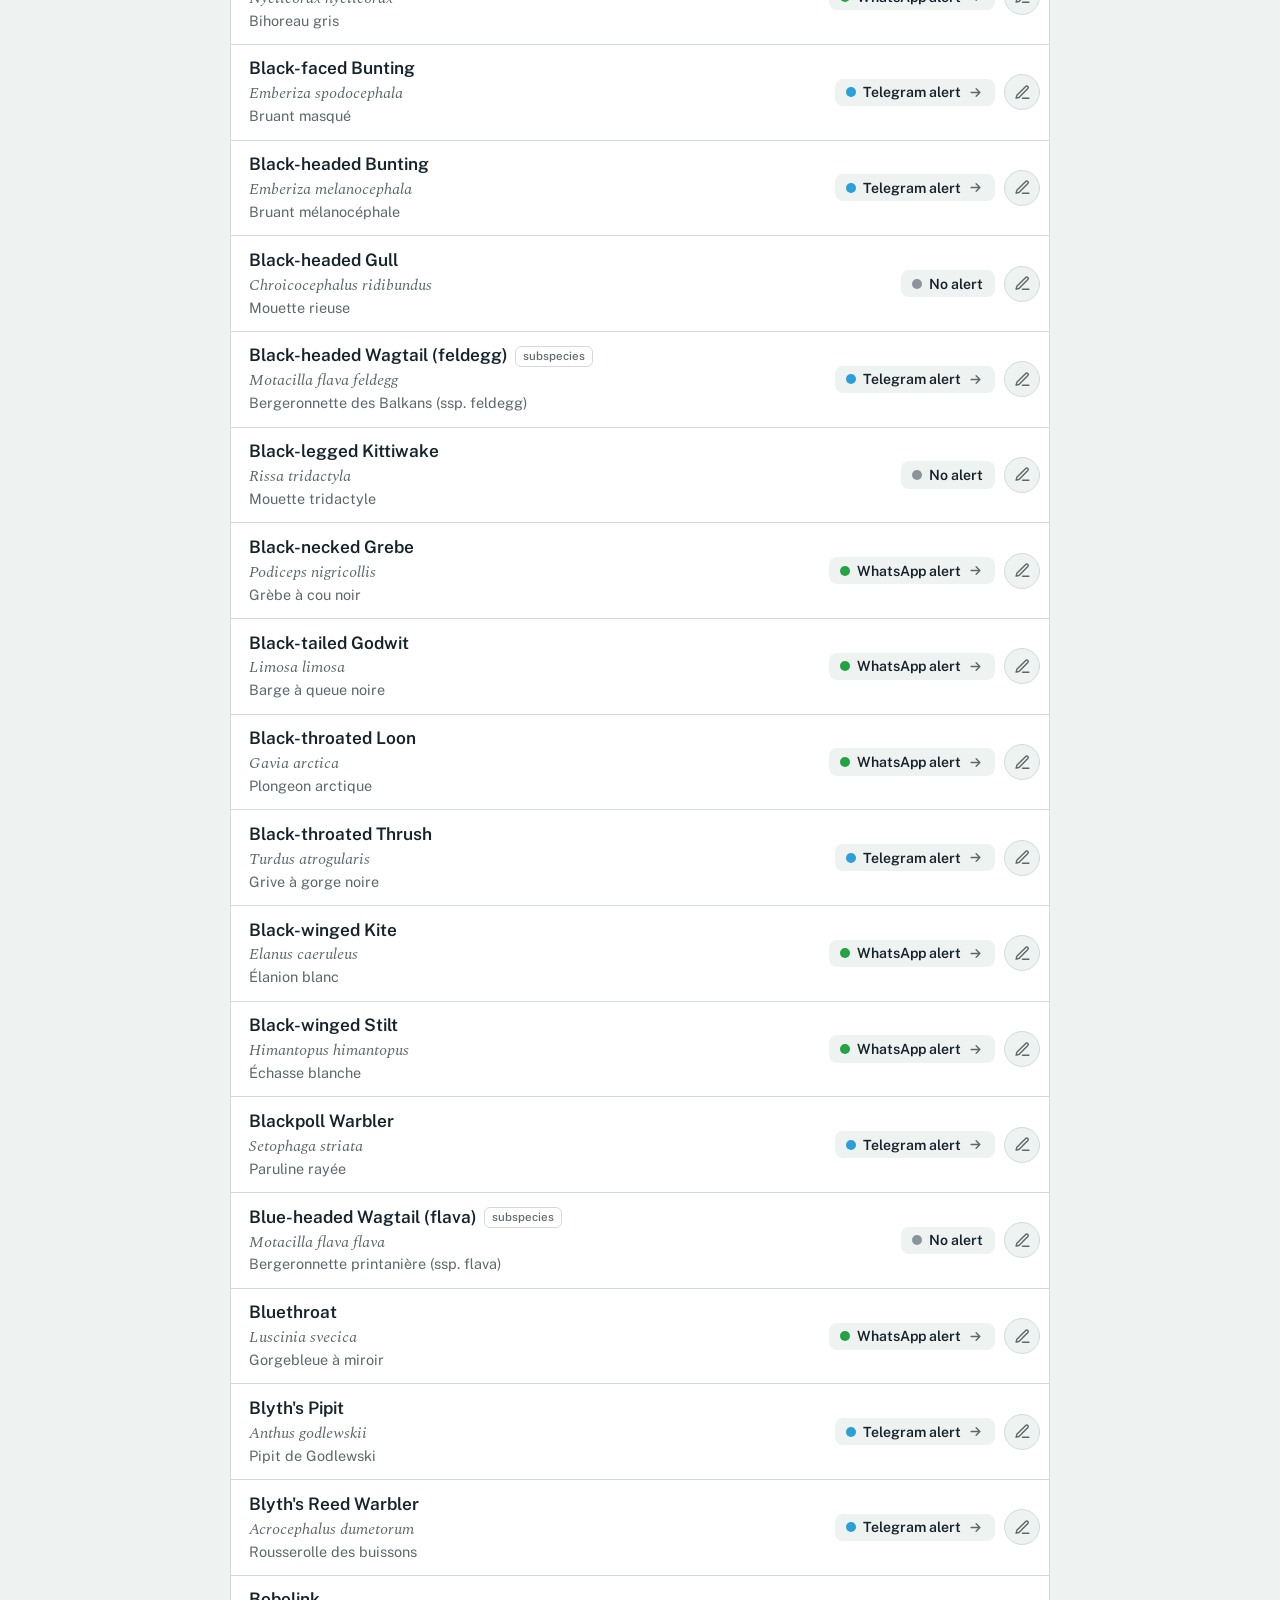
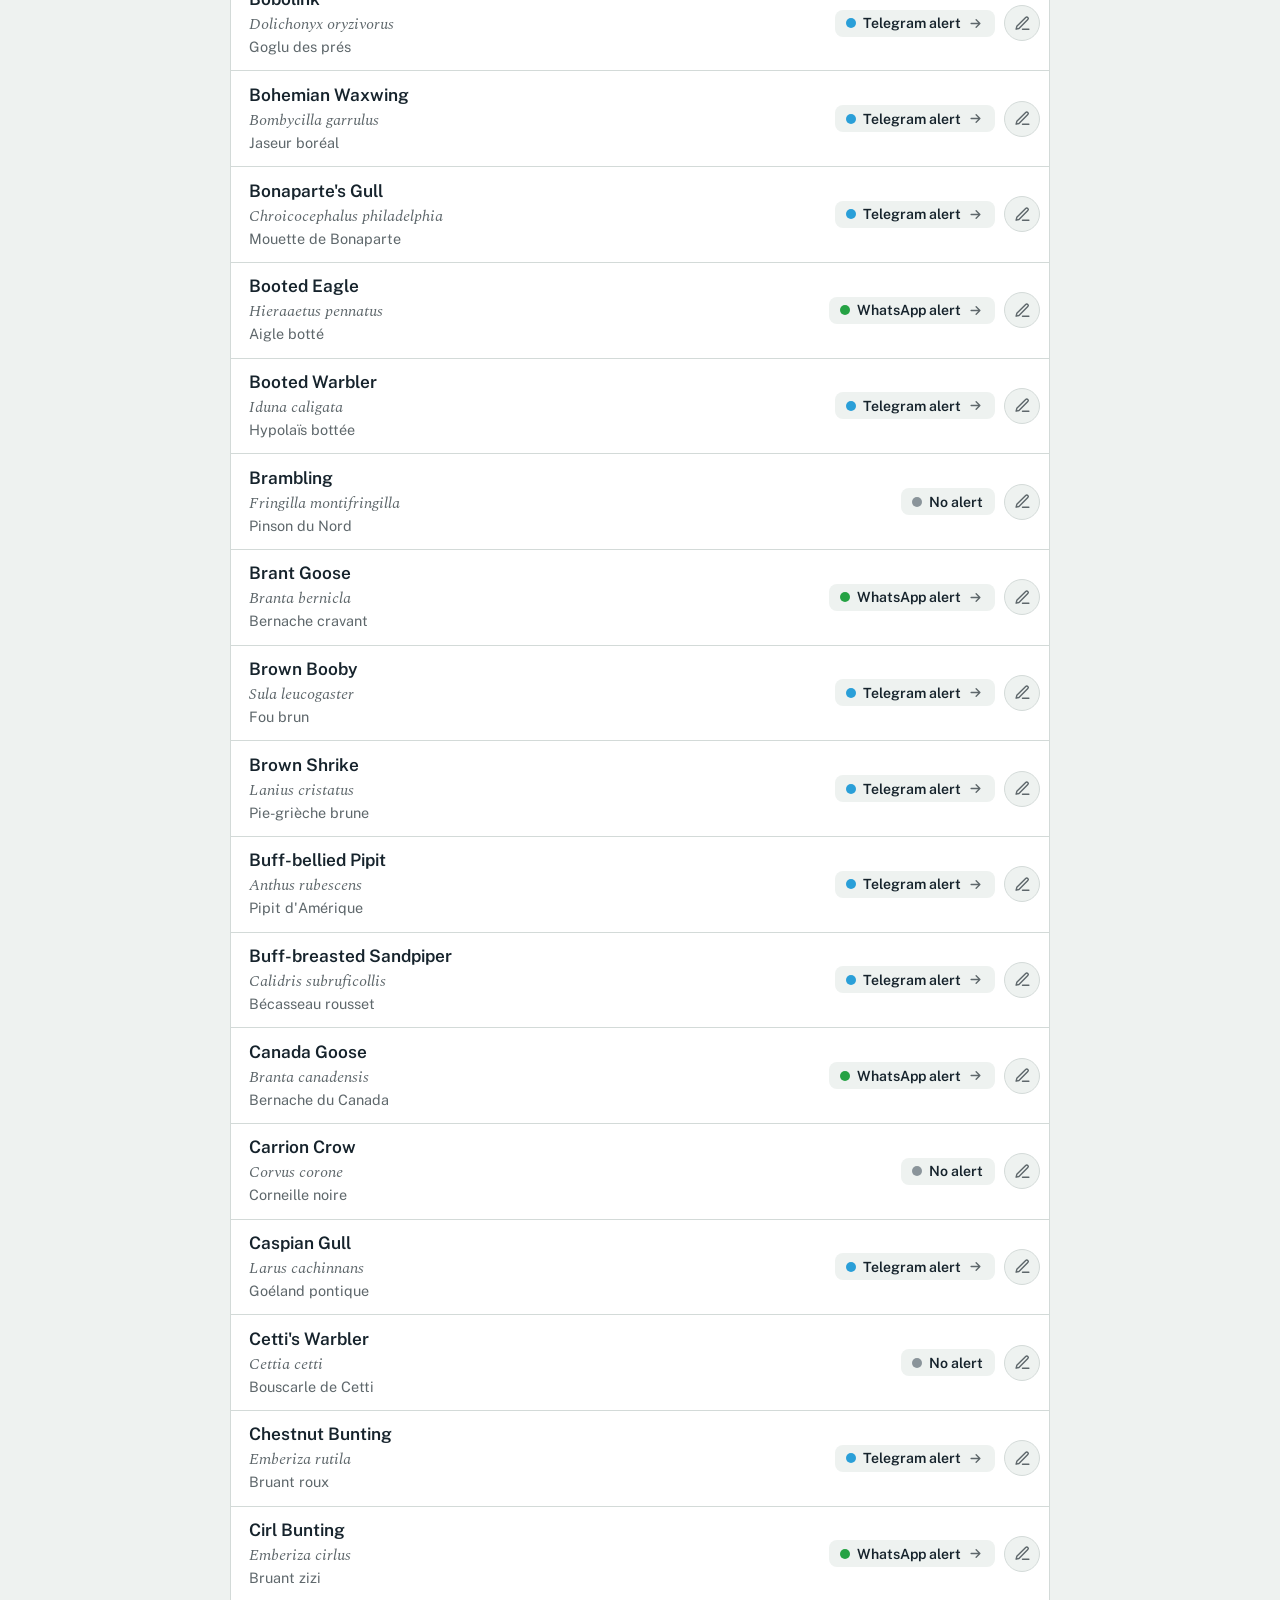
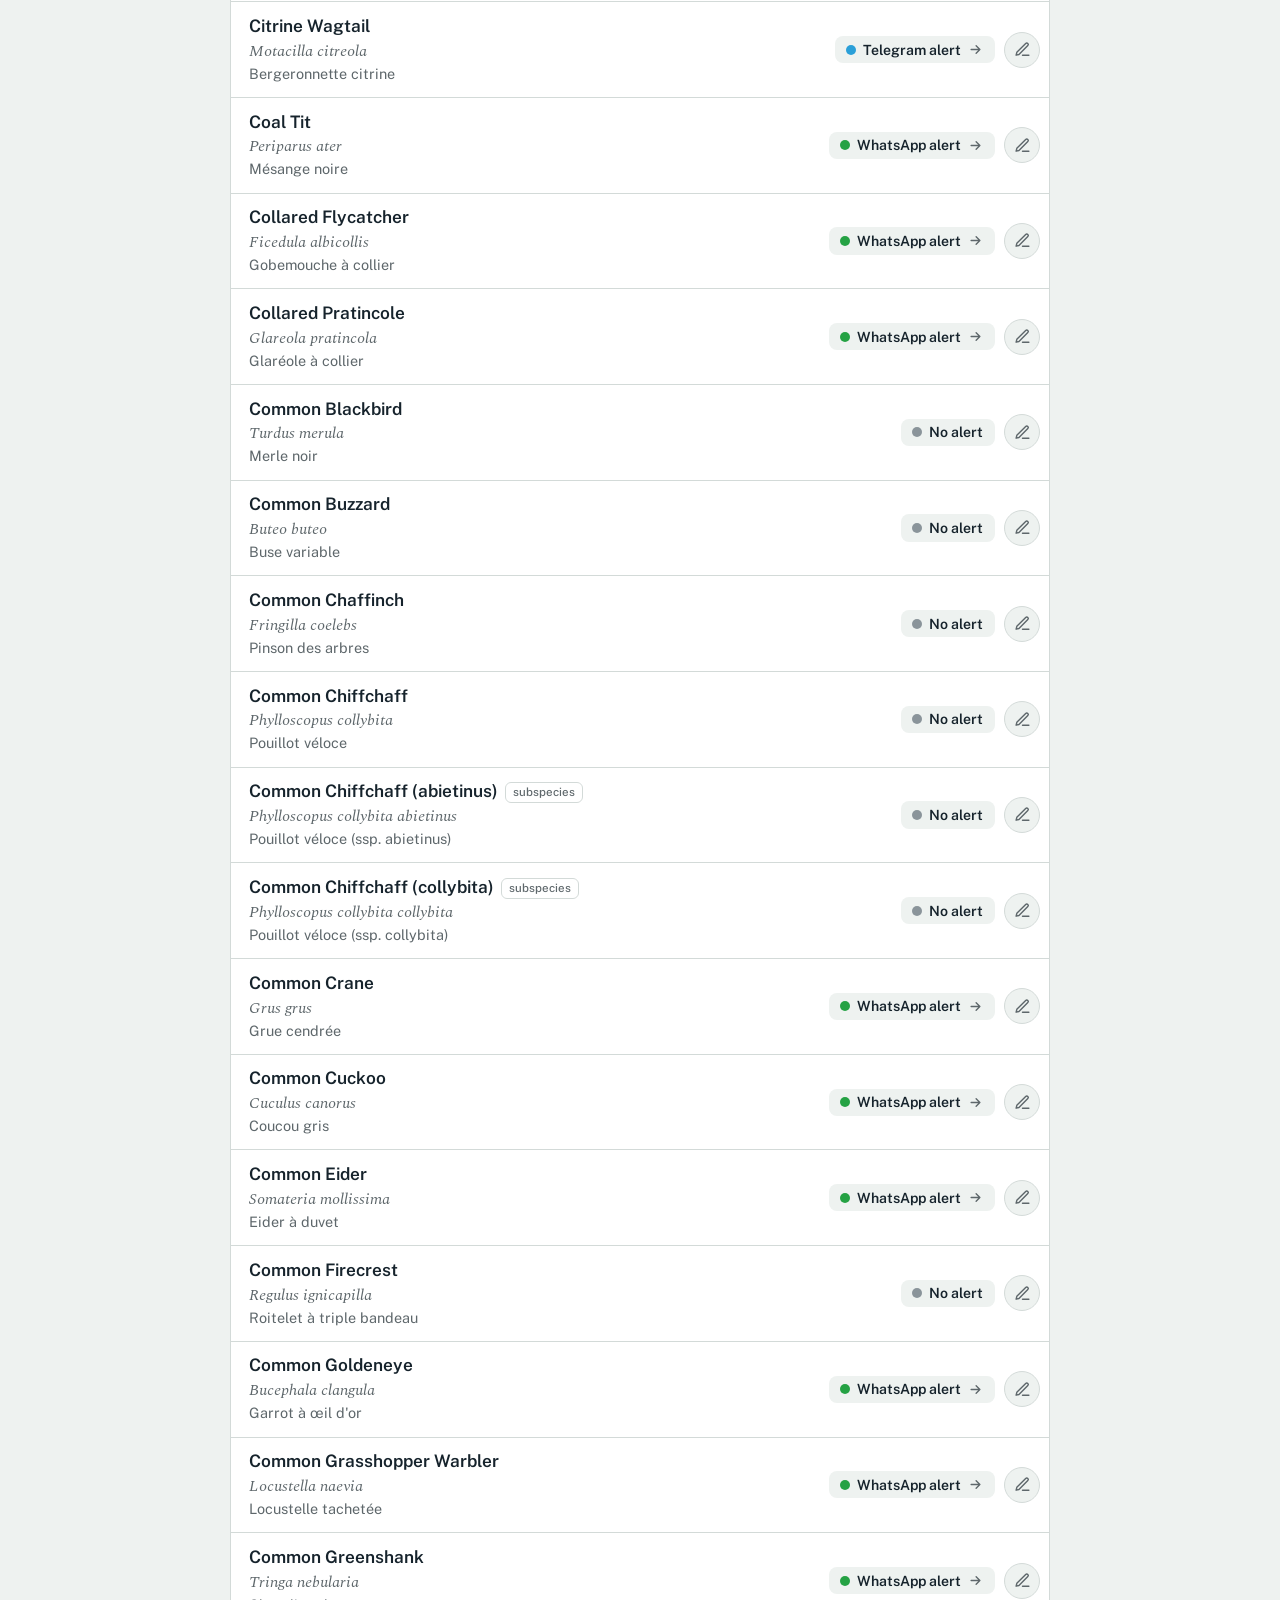
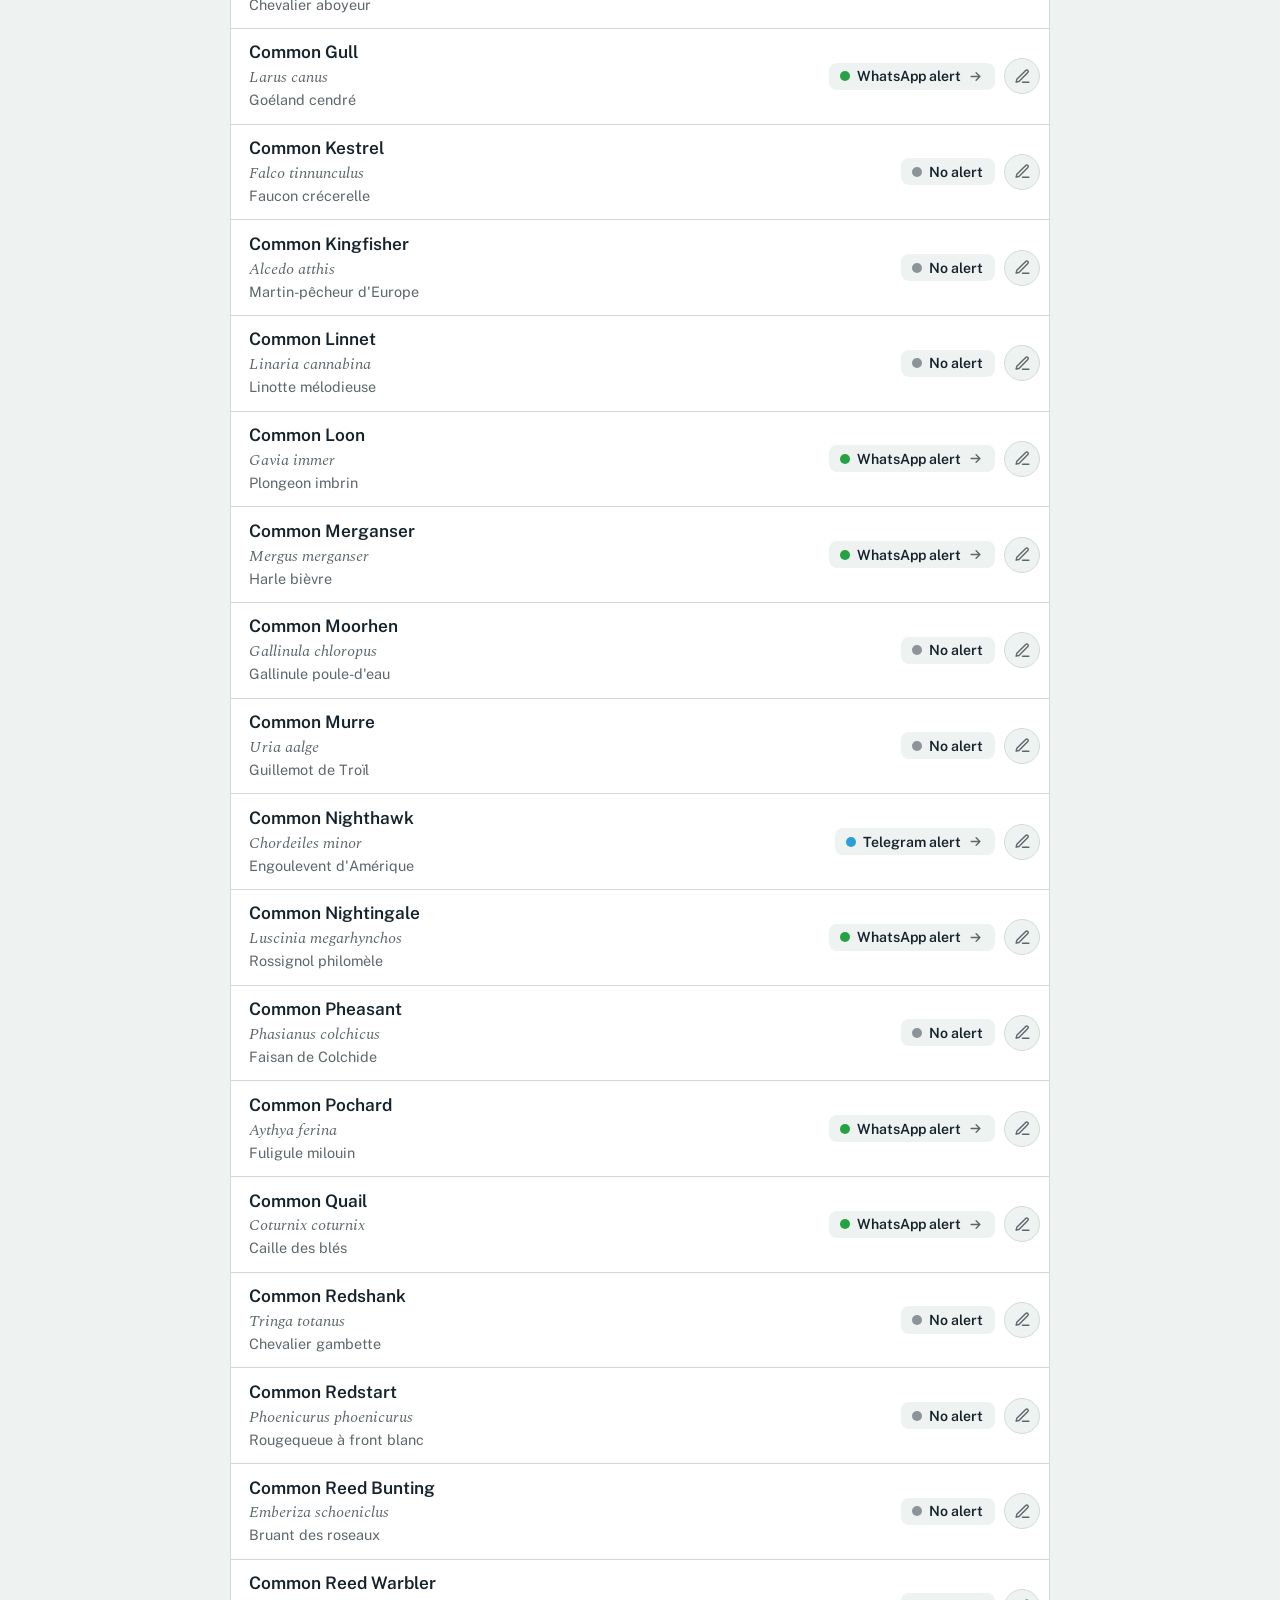
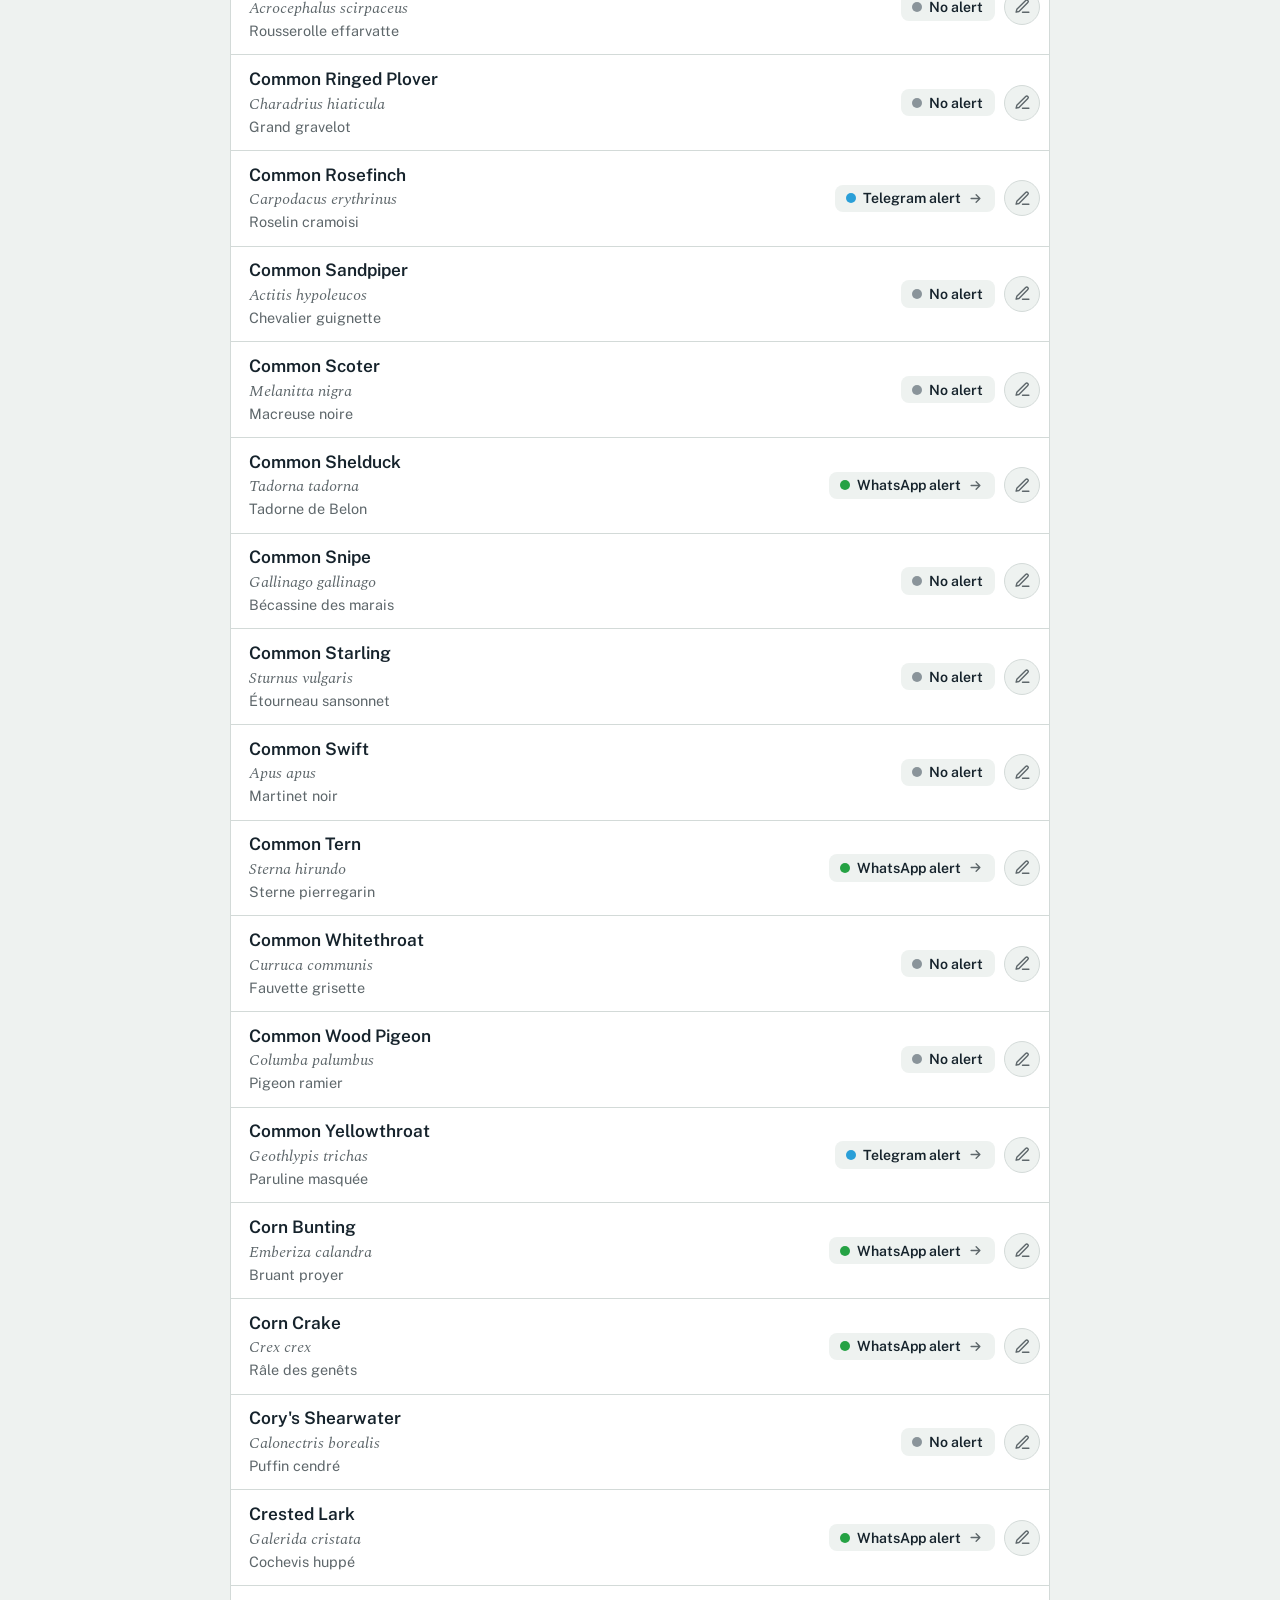
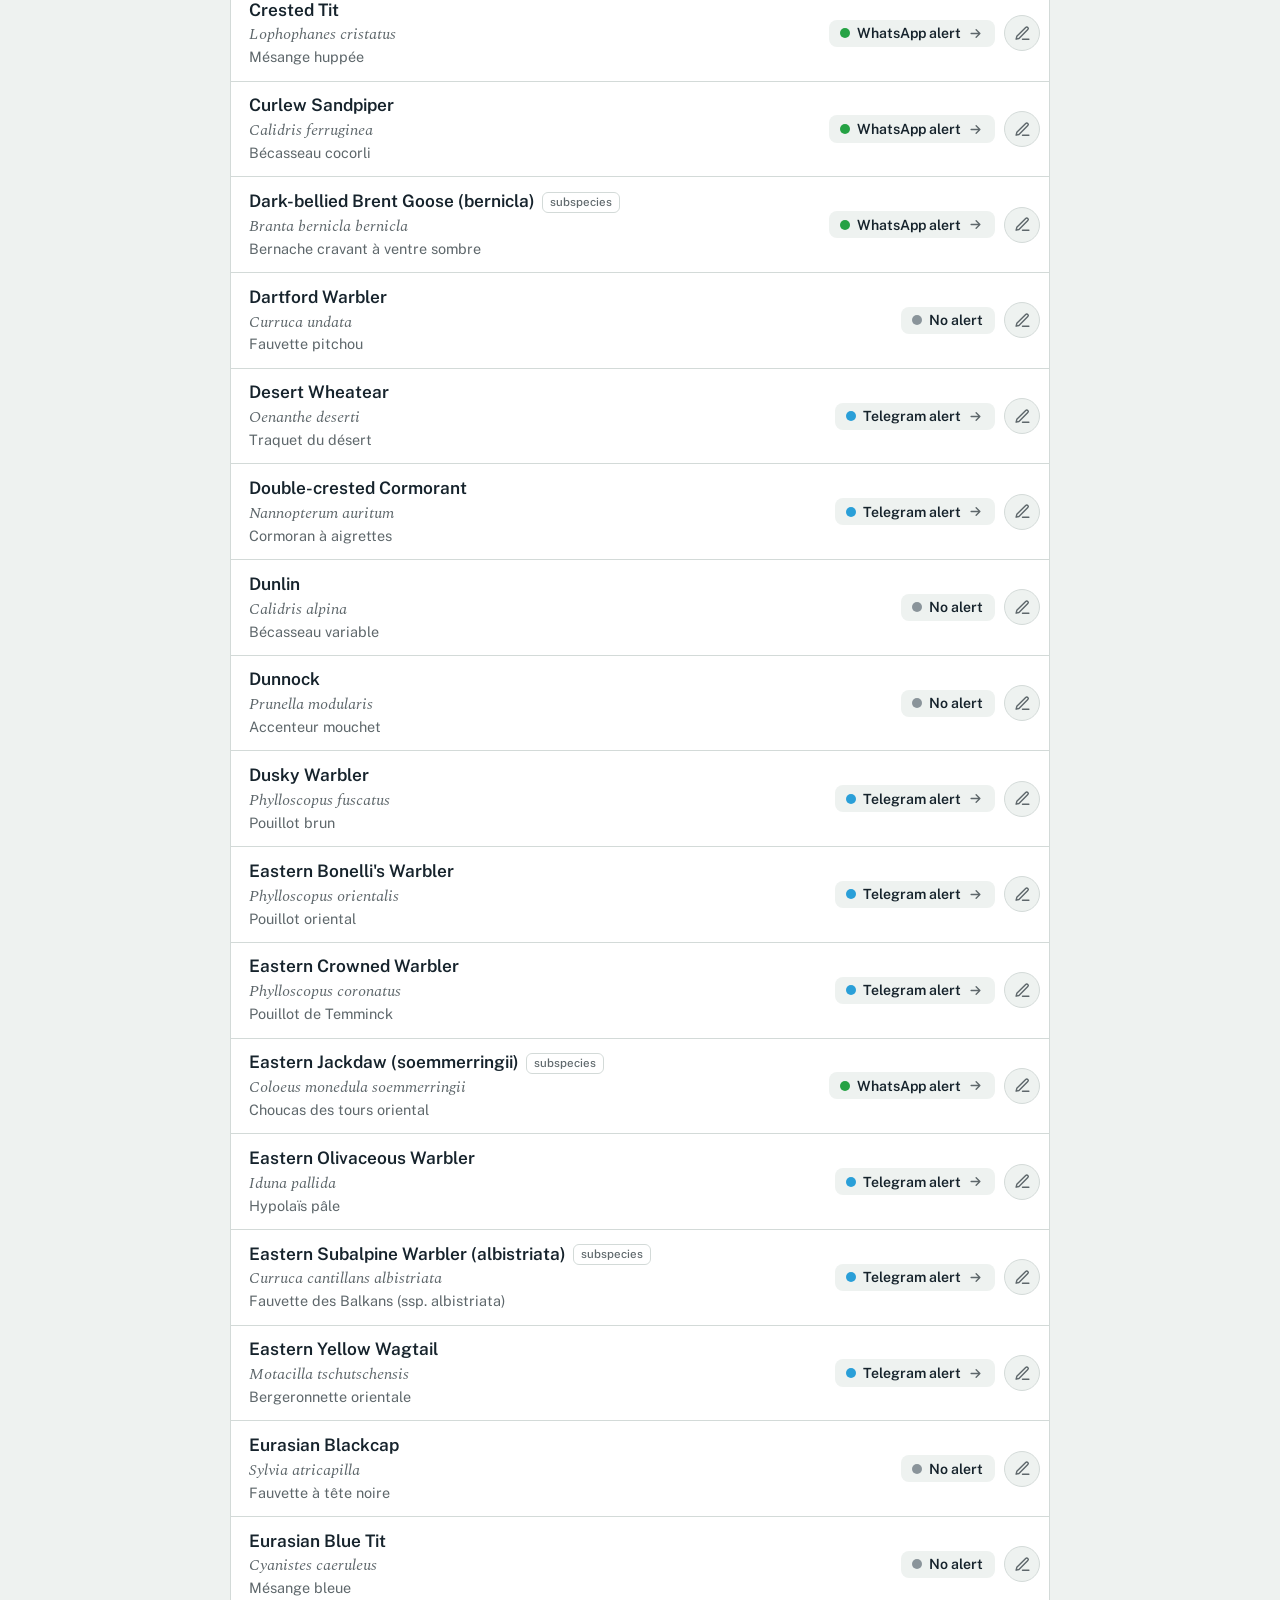
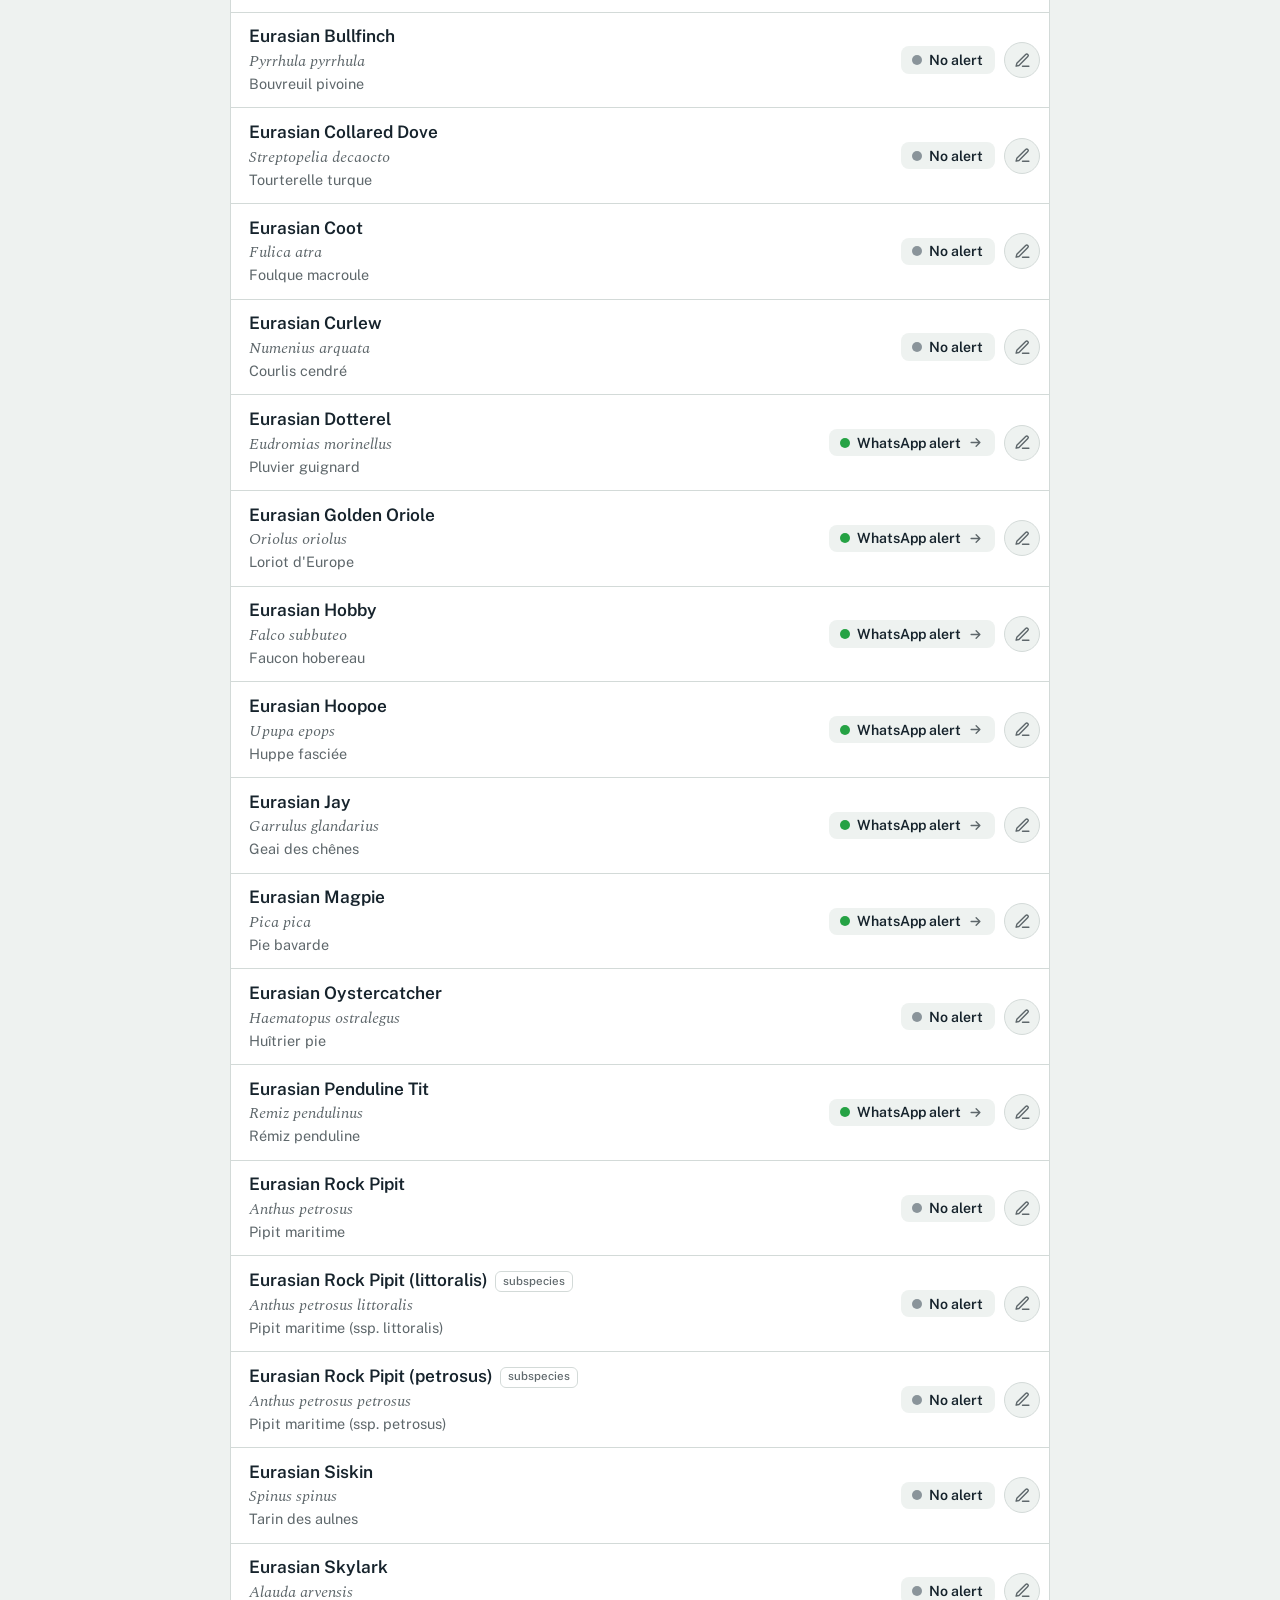
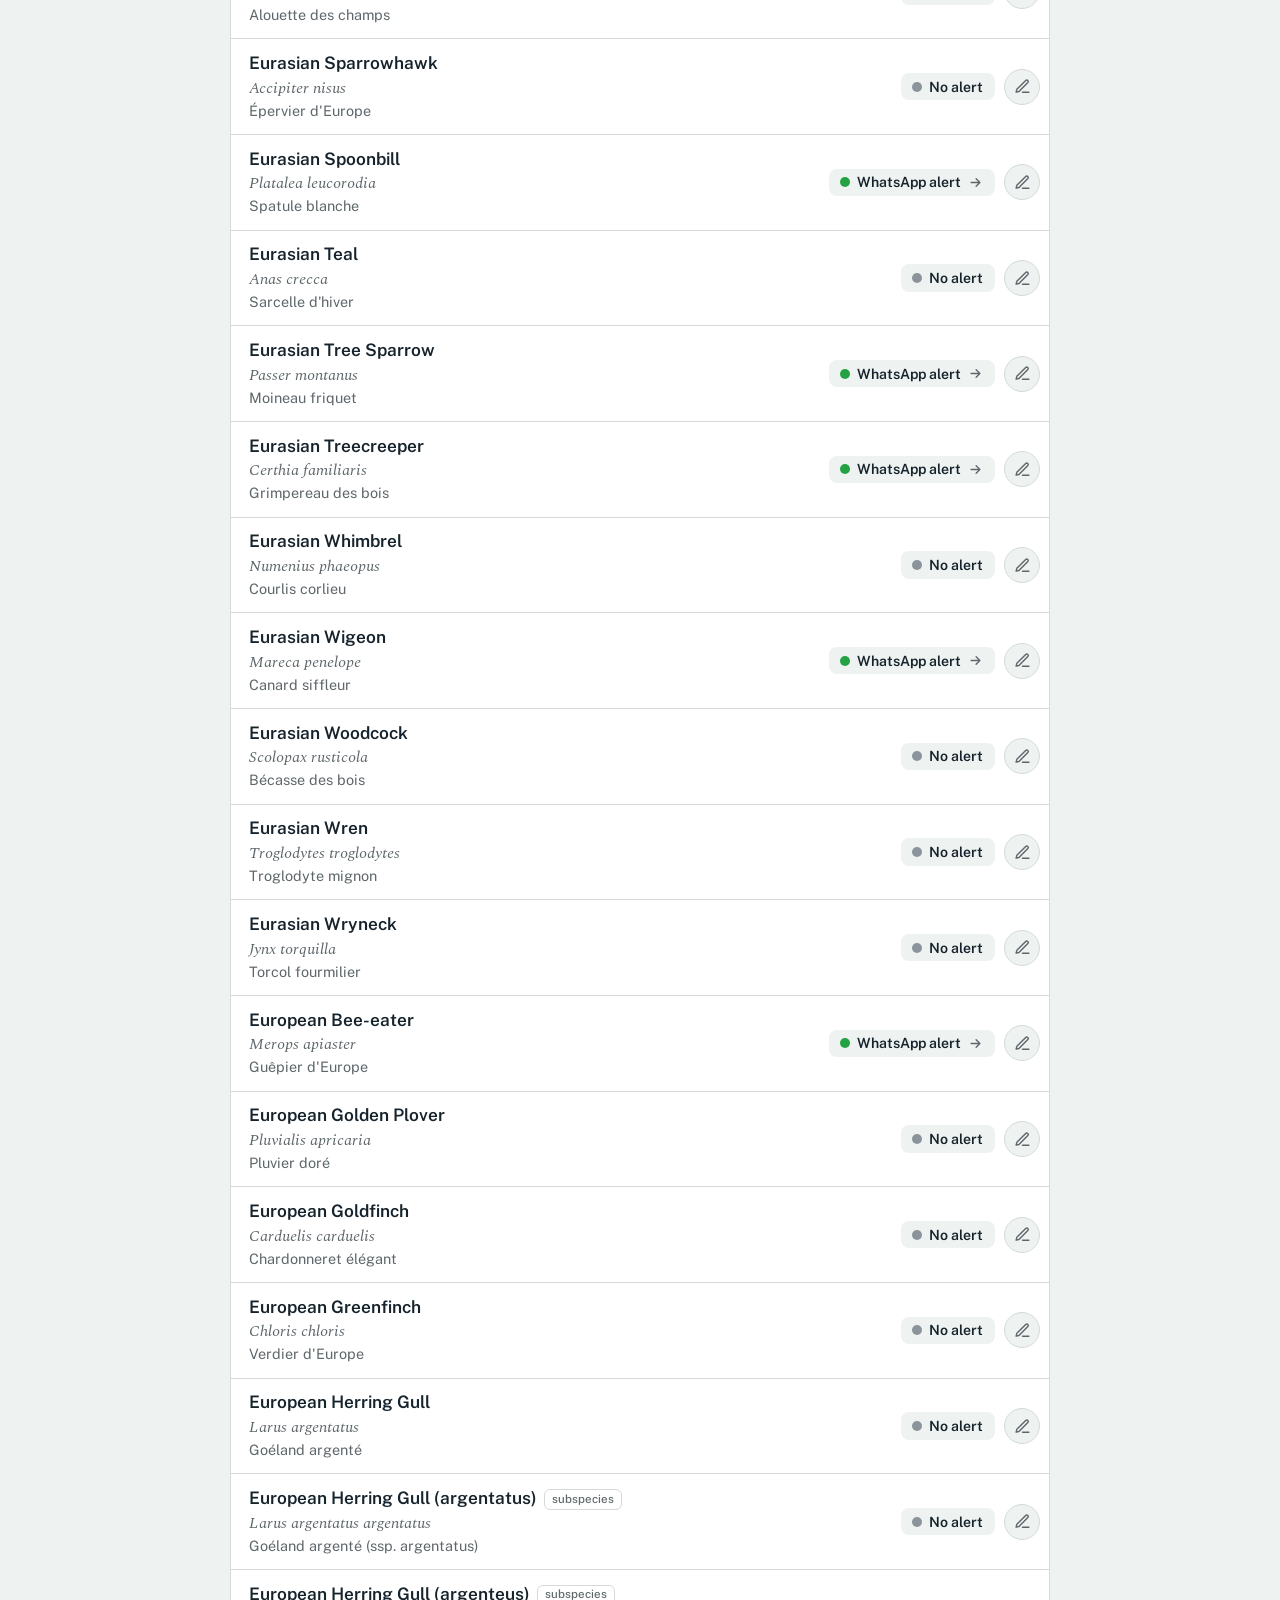
==== commit d8e589df: "v6.9 — chargement sans saut : bouton ☰ et phare écrits dans chaque page - Le bouton ☰ et le phare so" ====
--- a/index.html
+++ b/index.html
@@ -3,7 +3,7 @@
 <head>
 <meta charset="utf-8">
 <!-- Sécurité : seules les ressources de l'appli (et la météo Open-Meteo) sont autorisées -->
-<meta http-equiv="Content-Security-Policy" content="default-src 'self'; script-src 'self'; style-src 'self' 'unsafe-inline'; img-src 'self' data: blob: https://raw.githubusercontent.com; font-src 'self'; connect-src 'self' https://api.open-meteo.com; manifest-src 'self'; worker-src 'self'; object-src 'none'; base-uri 'none'; form-action 'none'">
+<meta http-equiv="Content-Security-Policy" content="default-src 'self'; script-src 'self'; style-src 'self' 'unsafe-inline'; img-src 'self' data: blob:; font-src 'self'; connect-src 'self' https://api.open-meteo.com; manifest-src 'self'; worker-src 'self'; object-src 'none'; base-uri 'none'; form-action 'none'">
 <meta name="viewport" content="width=device-width, initial-scale=1, viewport-fit=cover, interactive-widget=resizes-content">
 <title>Oiseaux d'Ouessant · canal de diffusion</title>
 <meta name="description" content="Sur quel canal annoncer ton observation (Telegram, WhatsApp ou pas d'annonce), et où se trouve chaque lieu-dit de l'île.">
@@ -116,7 +116,6 @@
 </div>
 
 
-<script src="js/test-gps.js"></script>
 <script src="js/textes.js"></script>
 <script src="js/carte.js"></script>
 <script src="js/recherche.js"></script>
